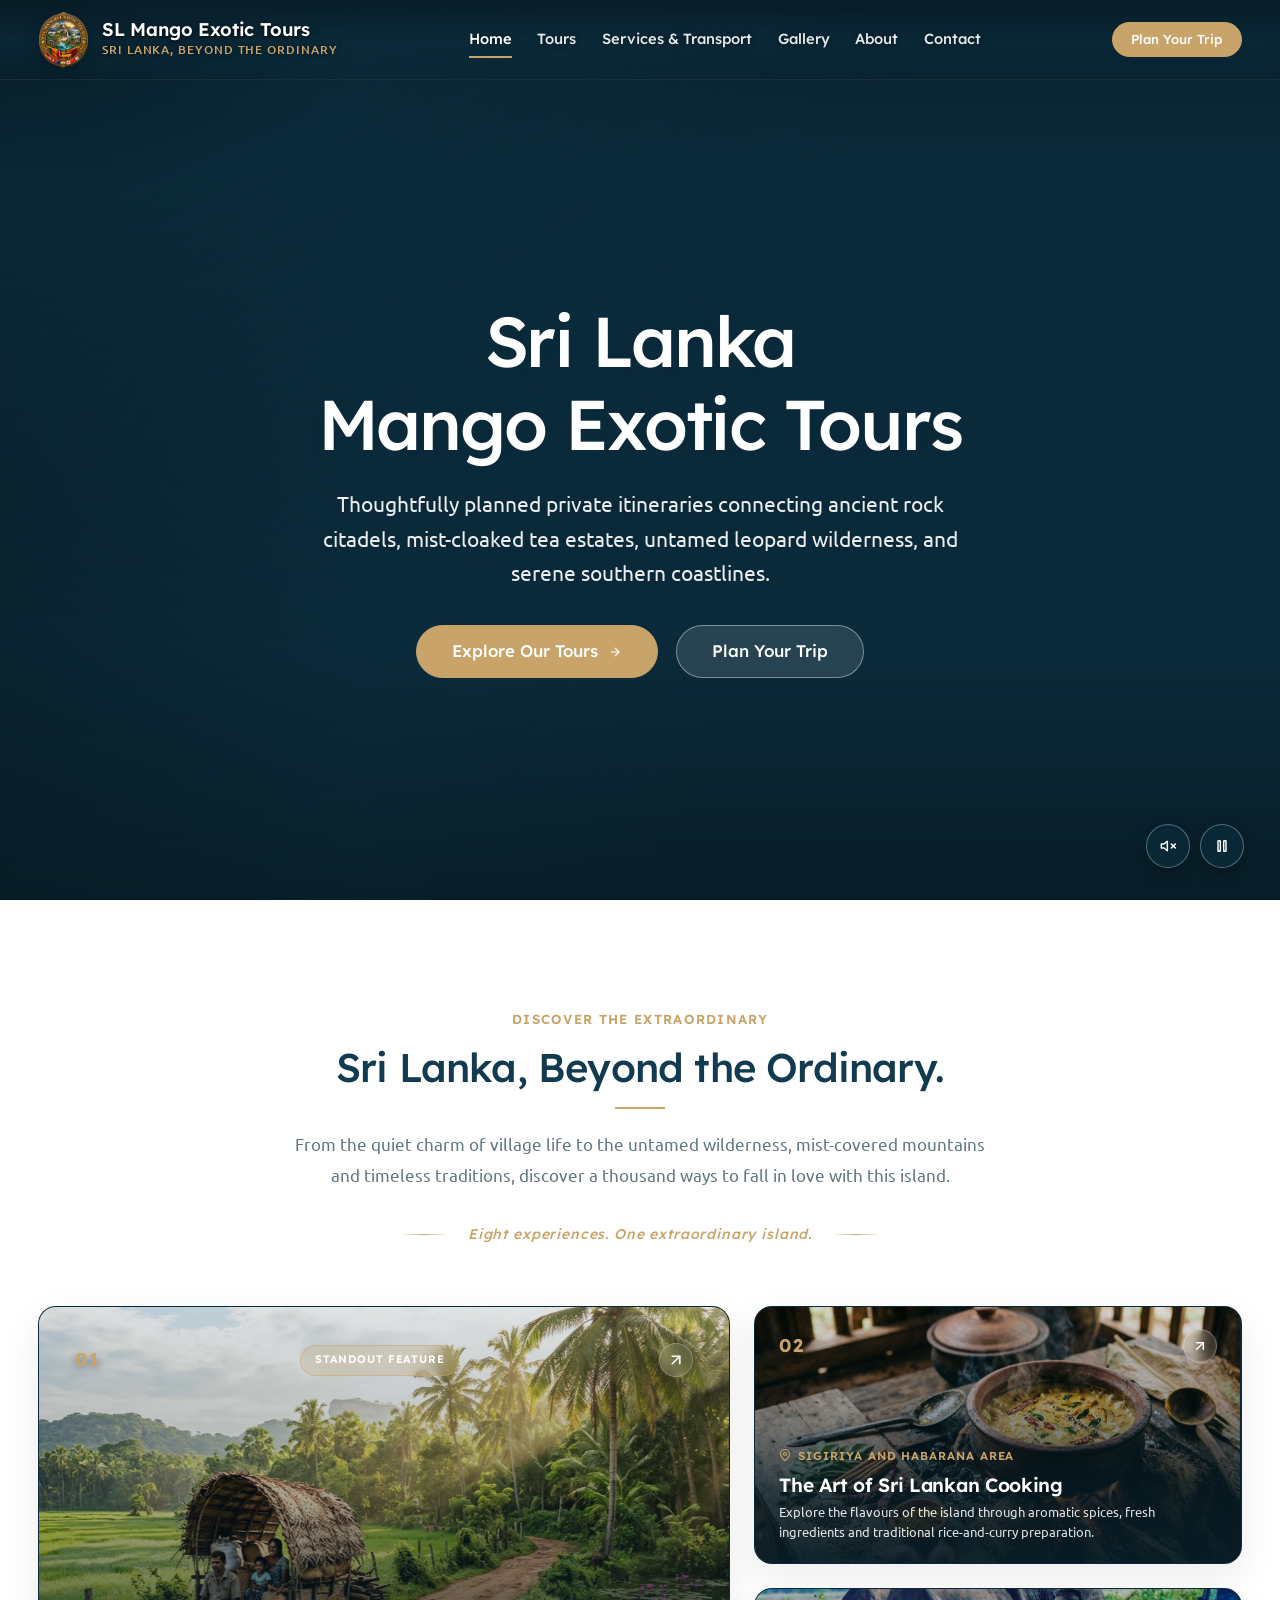
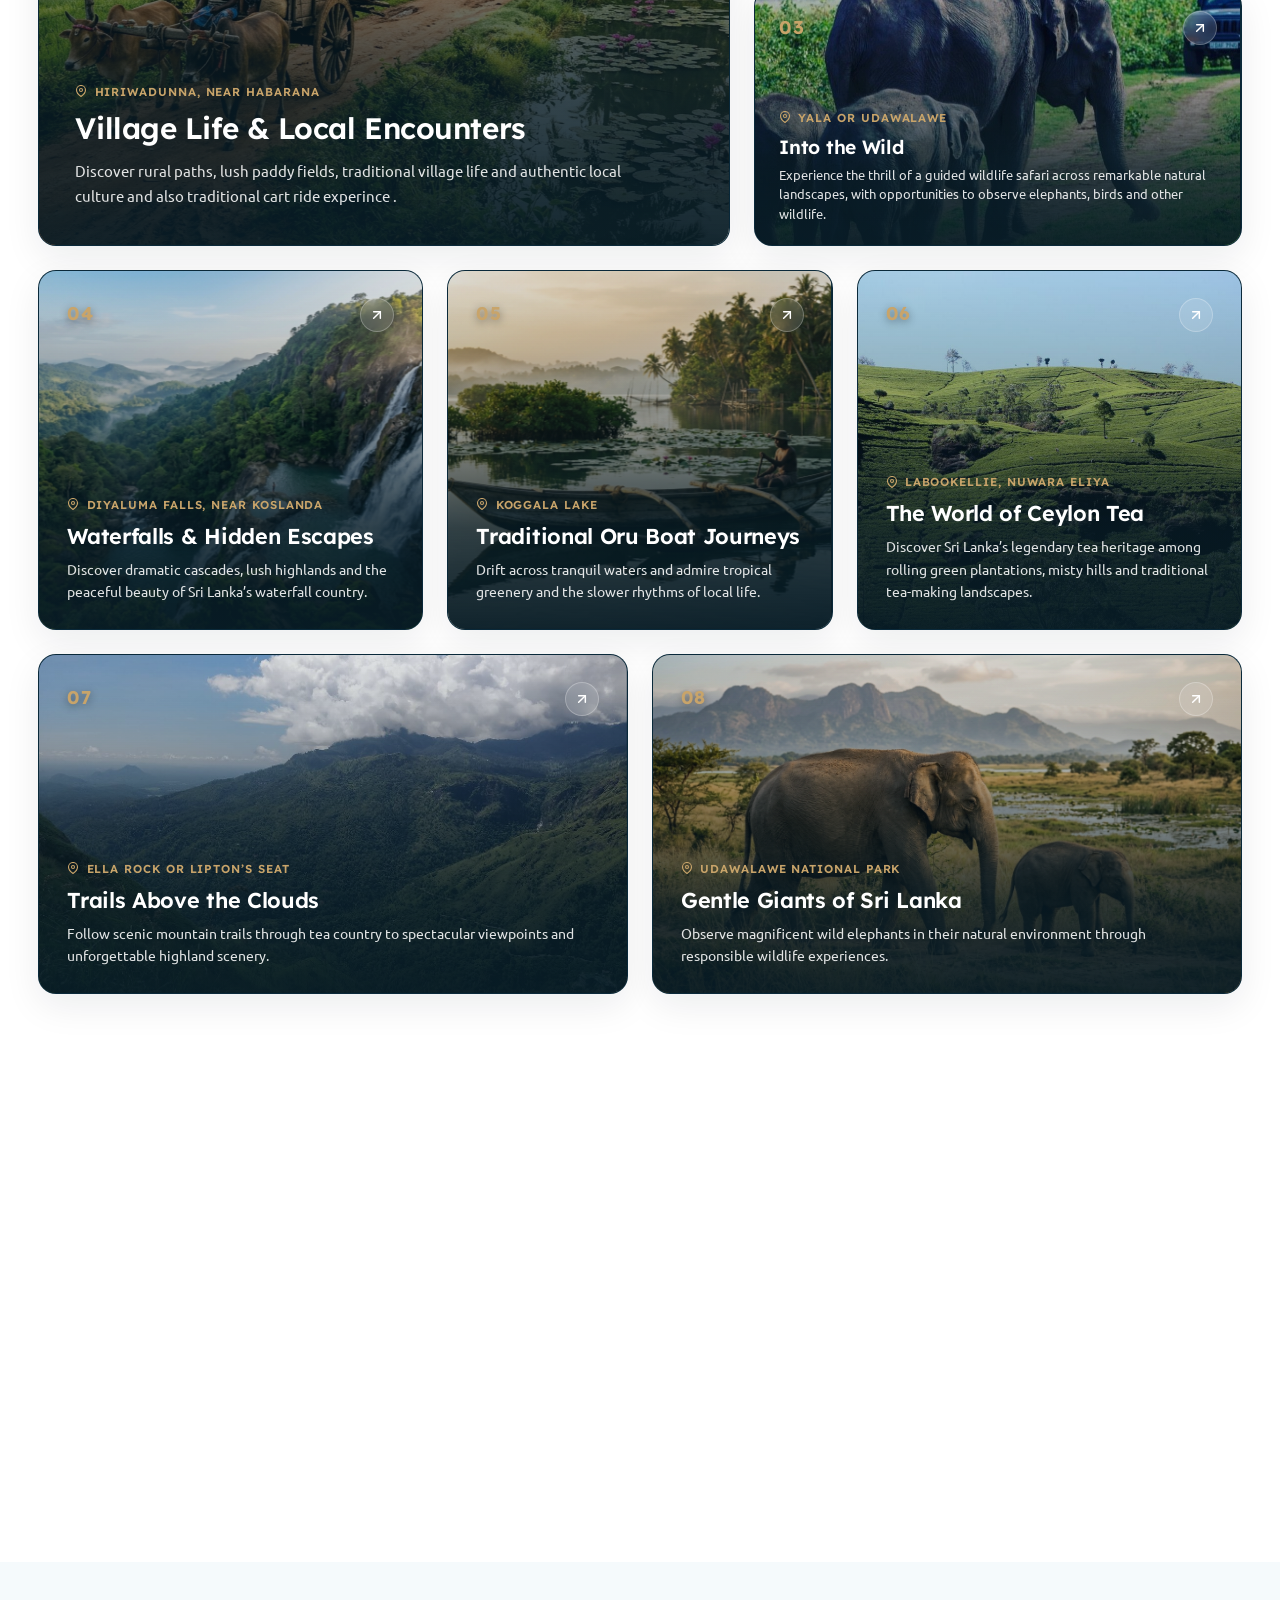
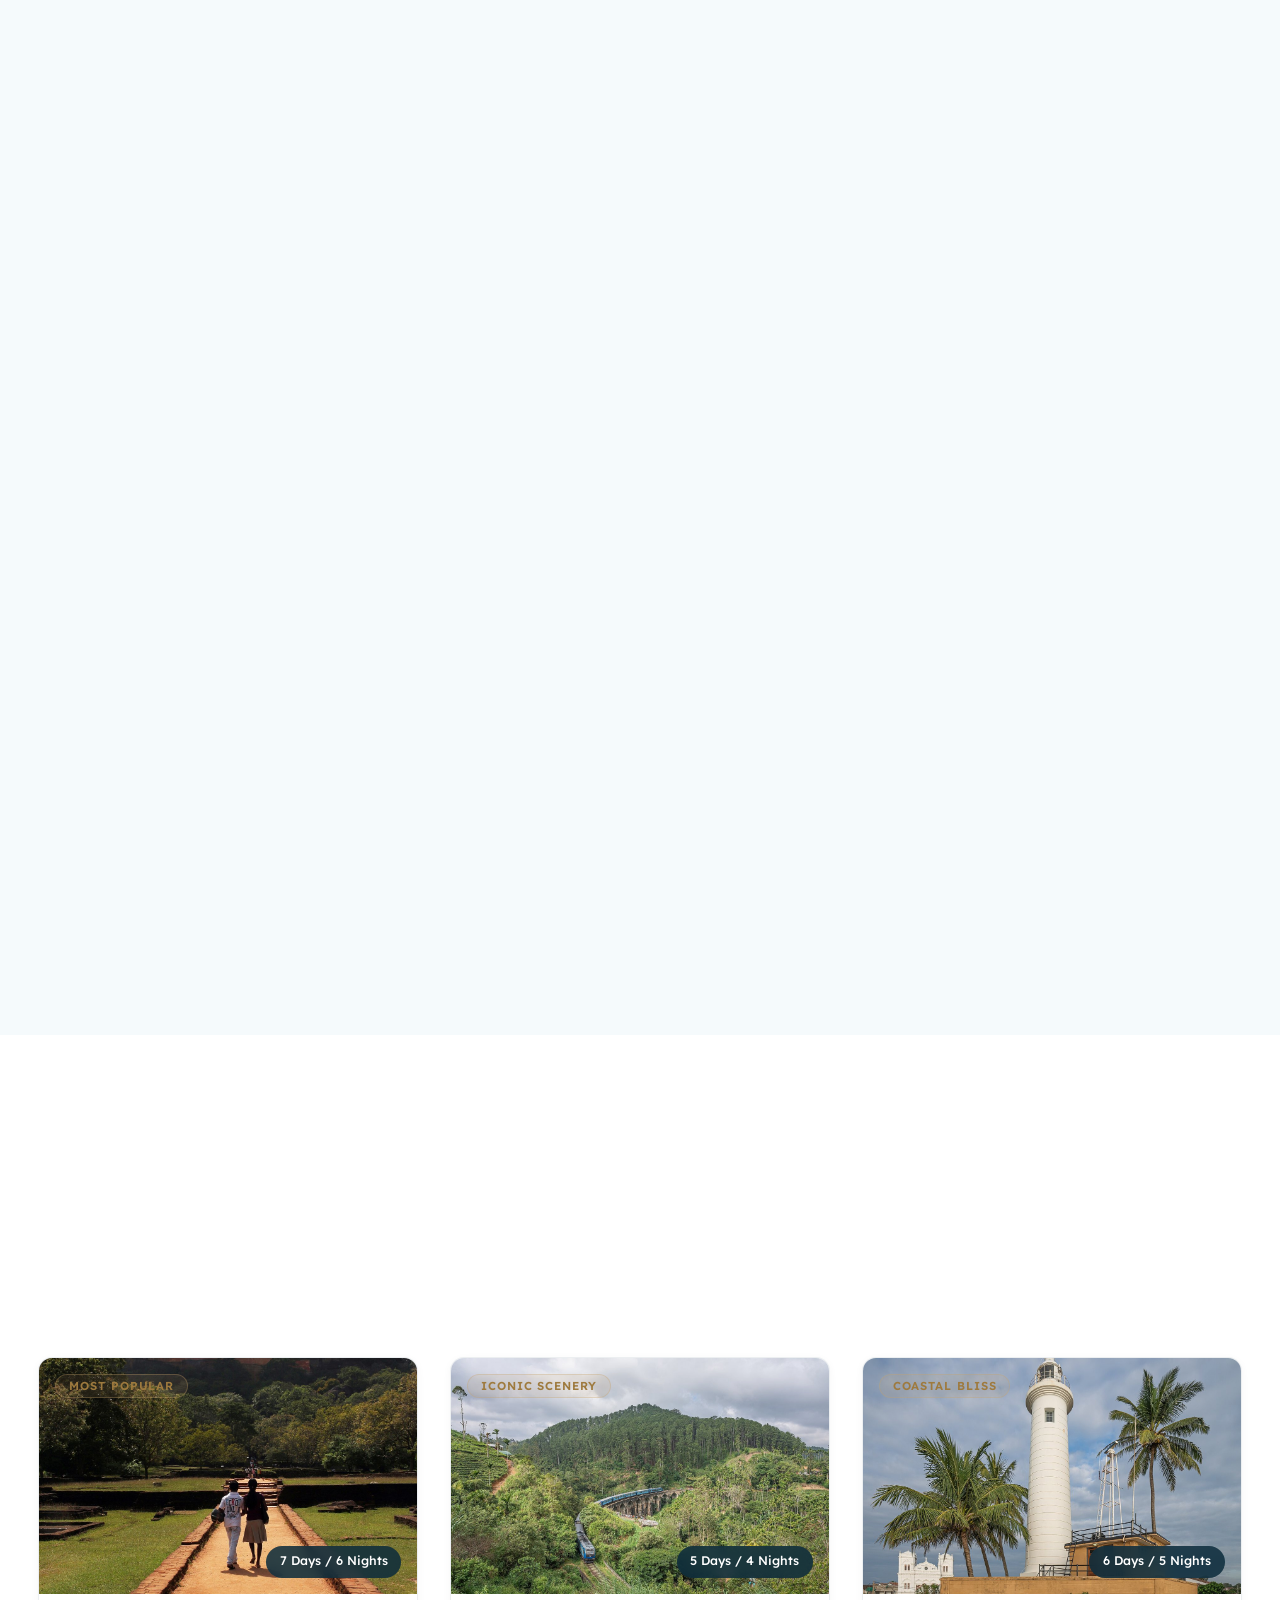
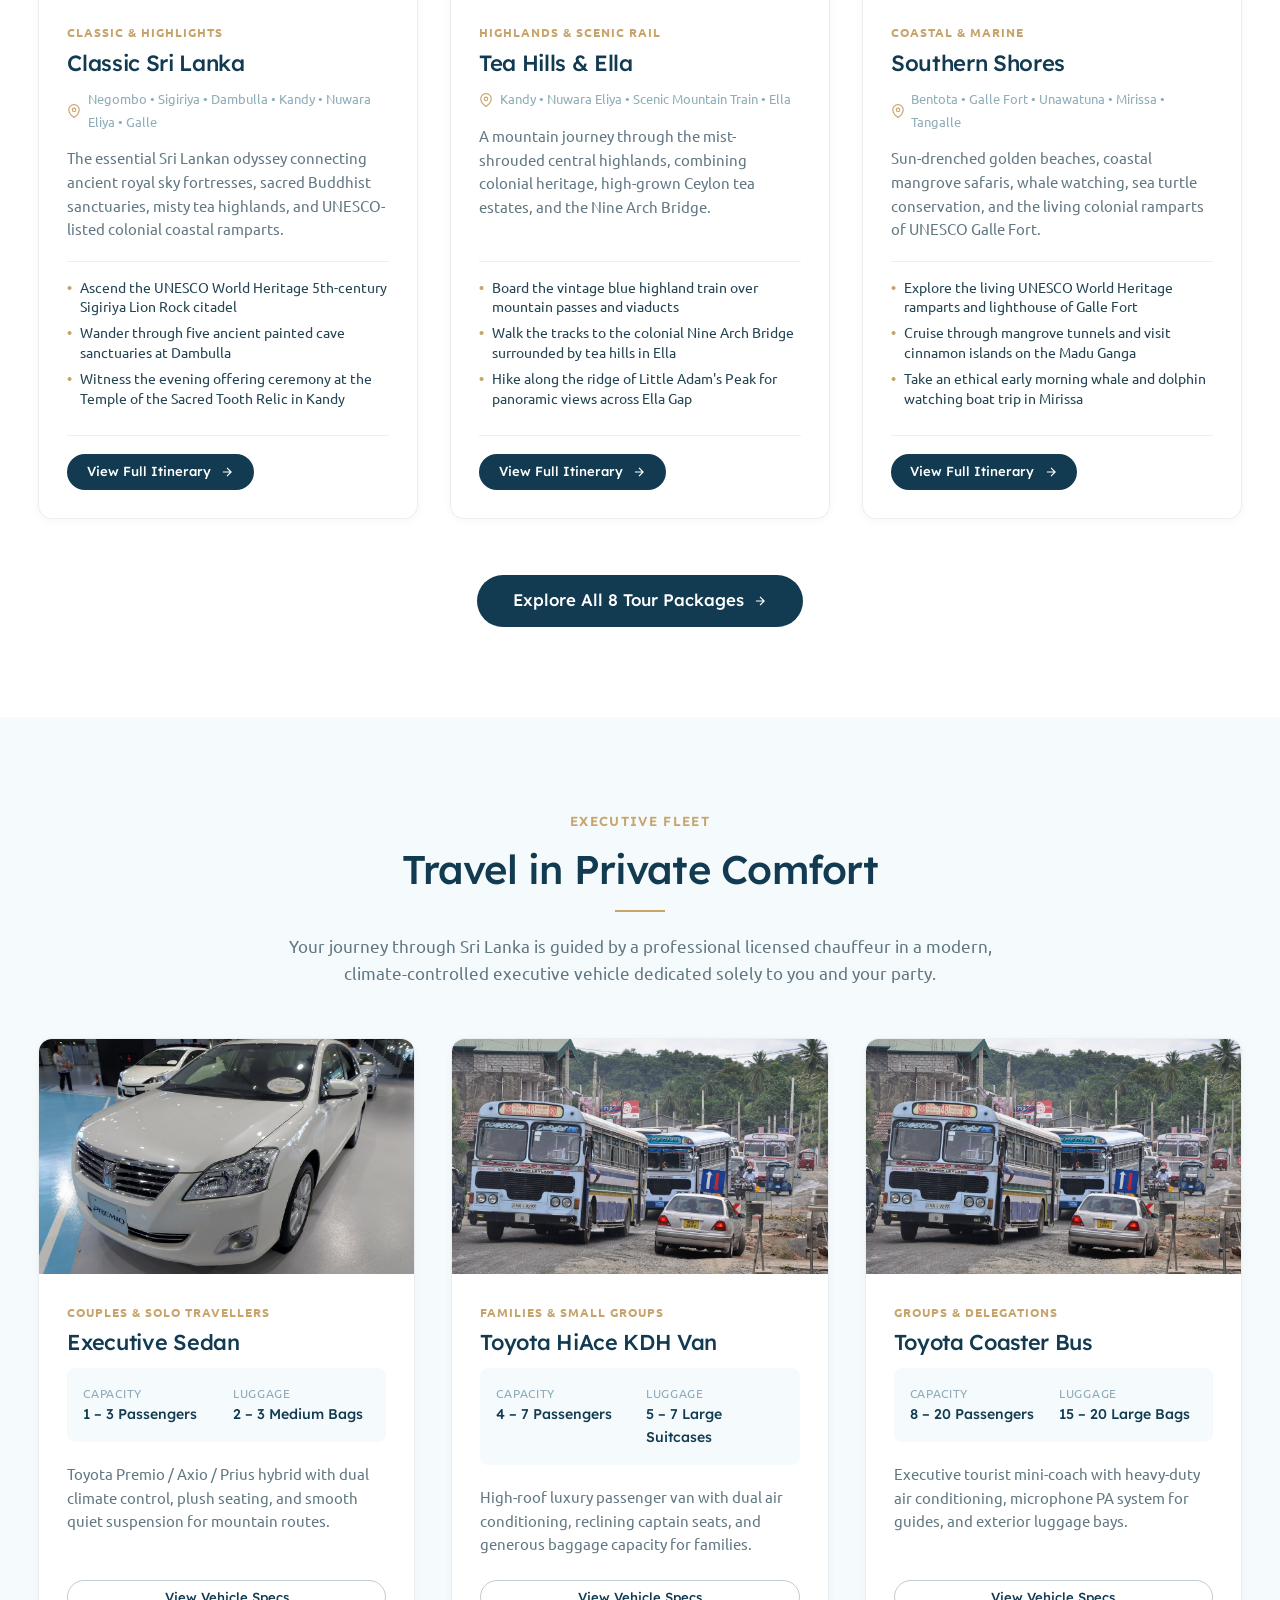
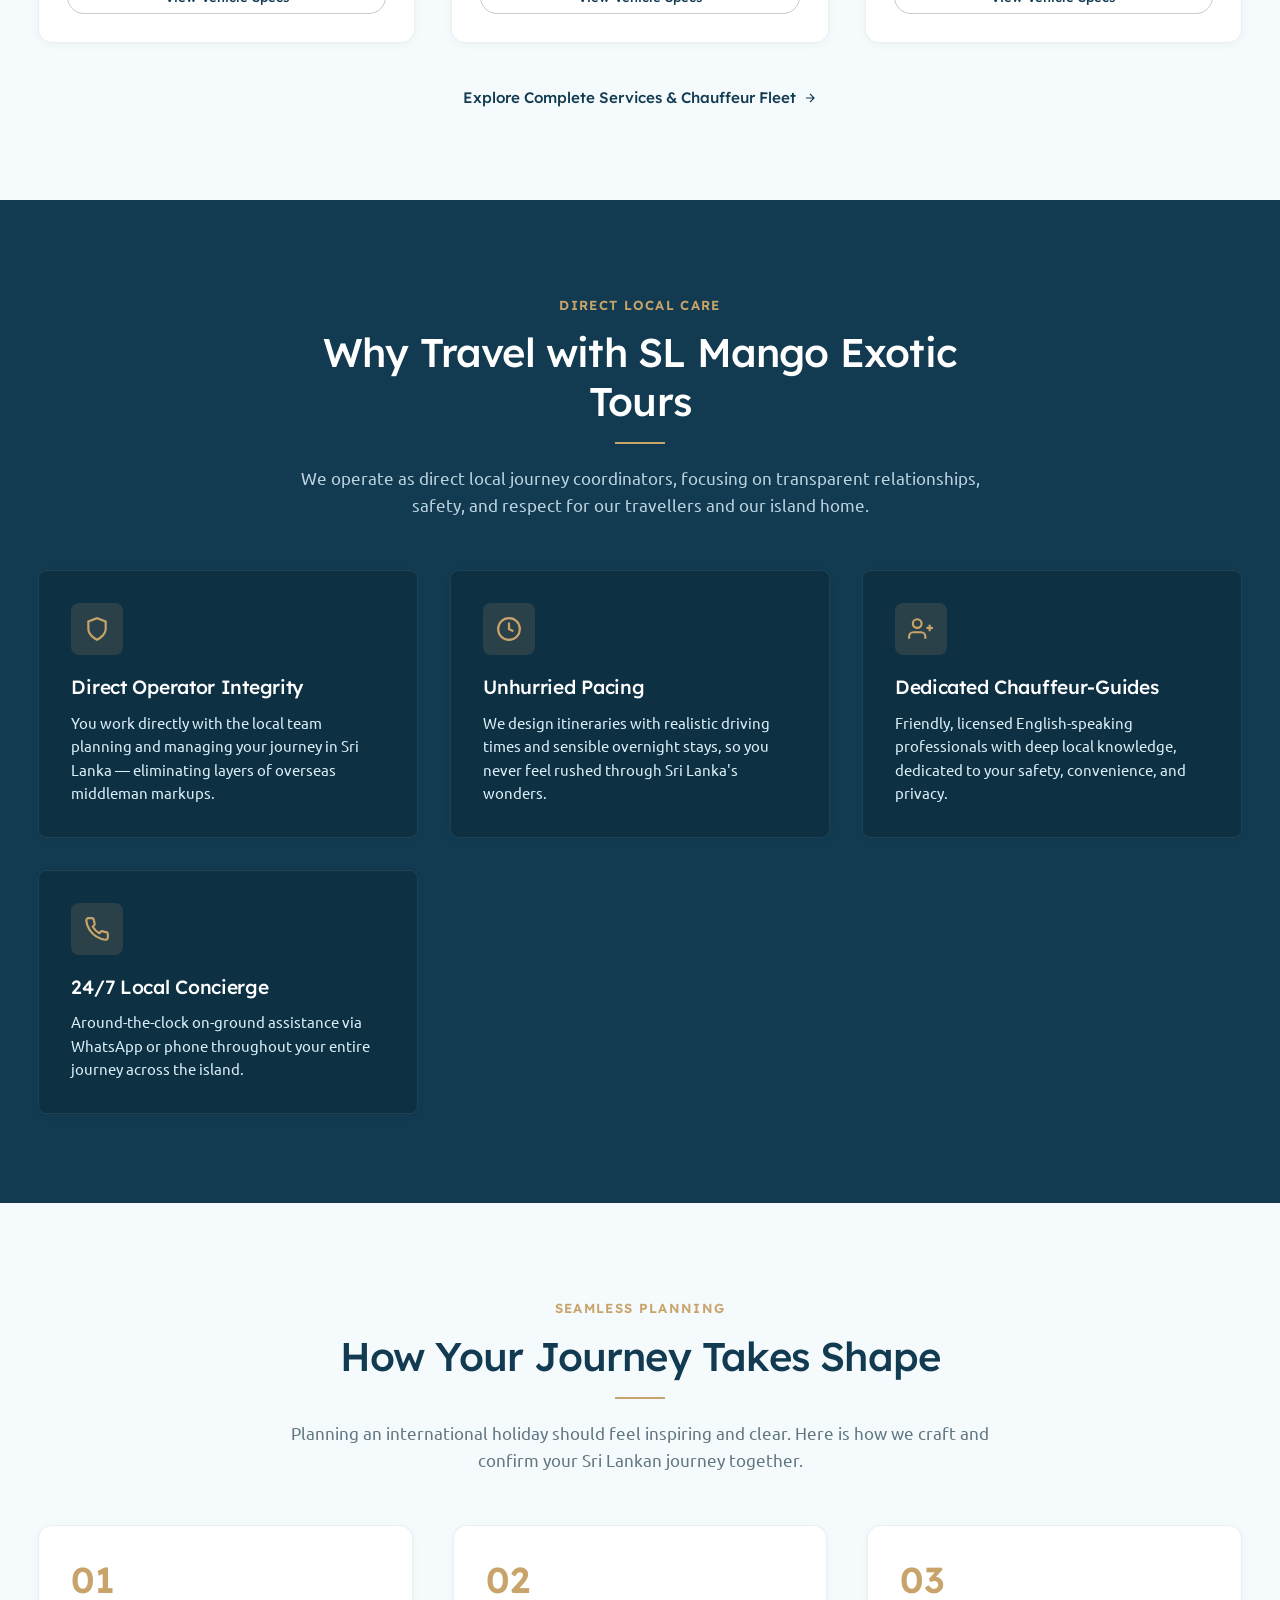
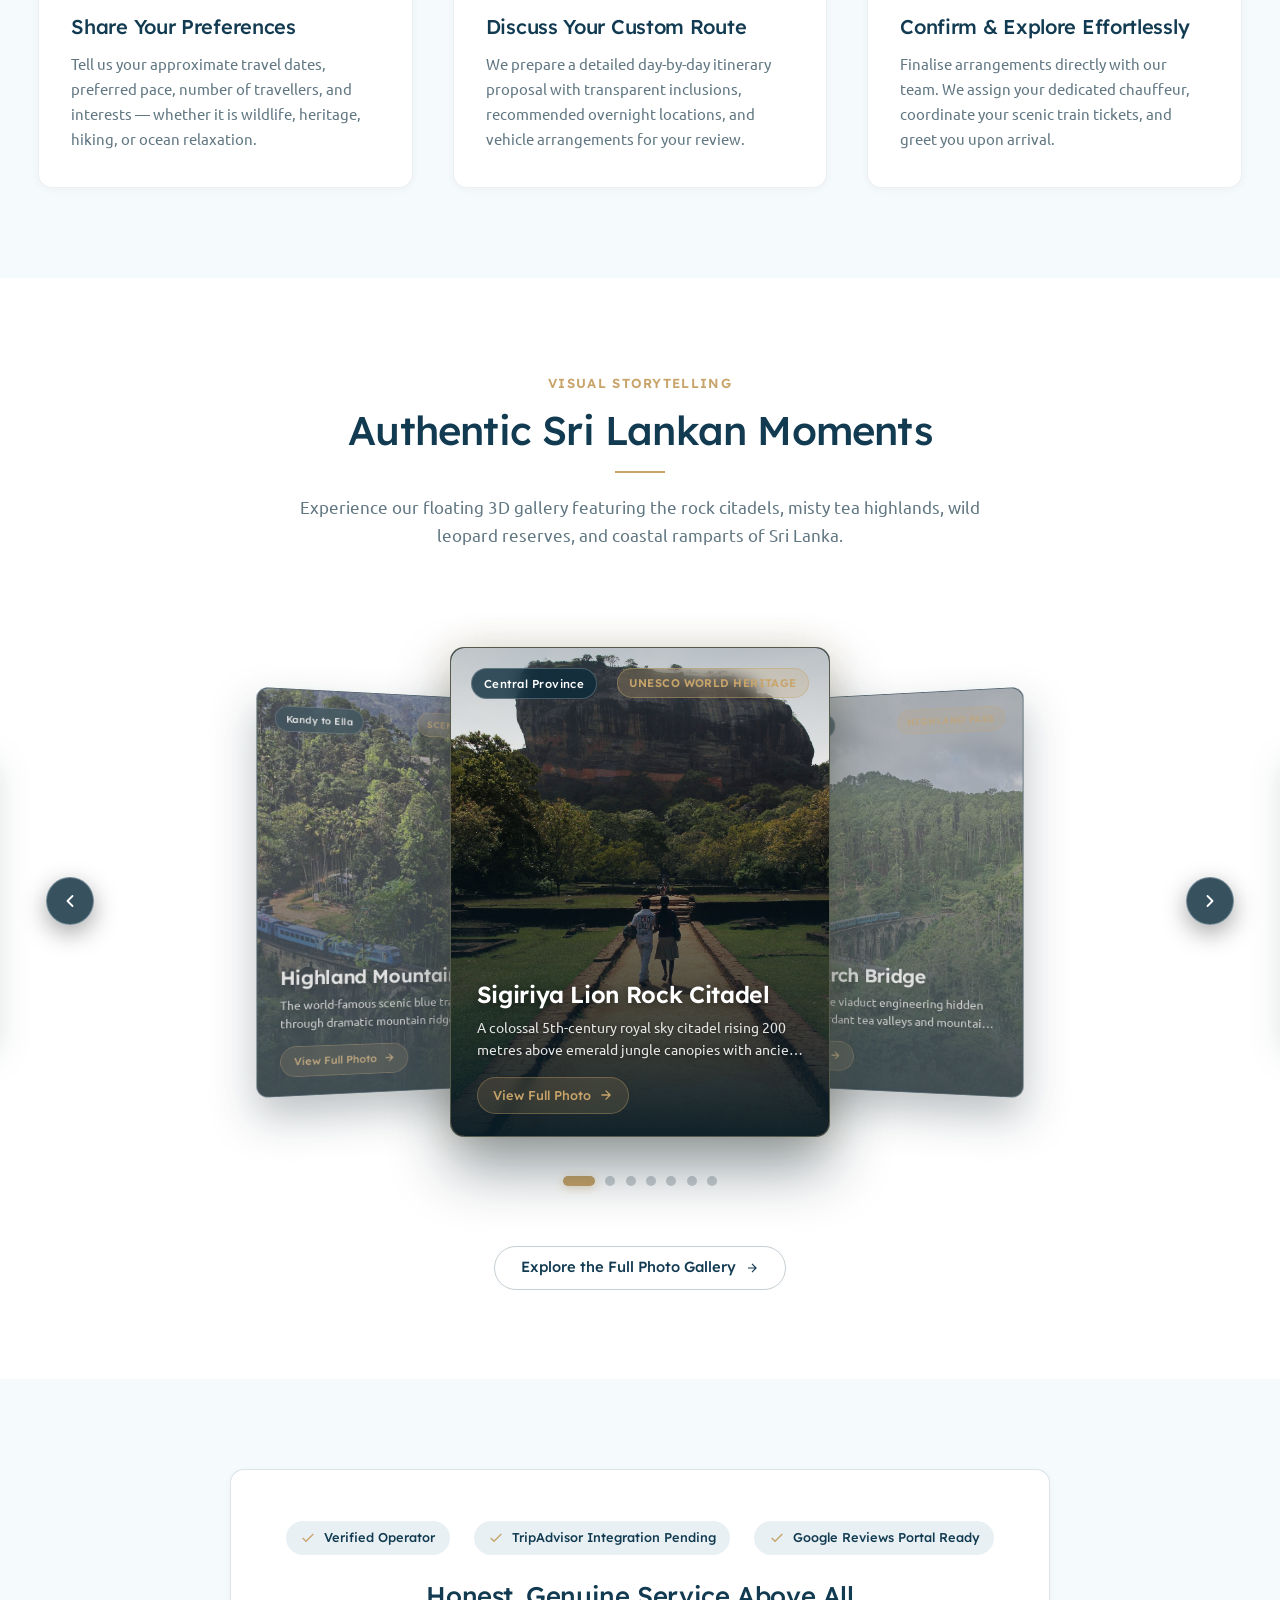
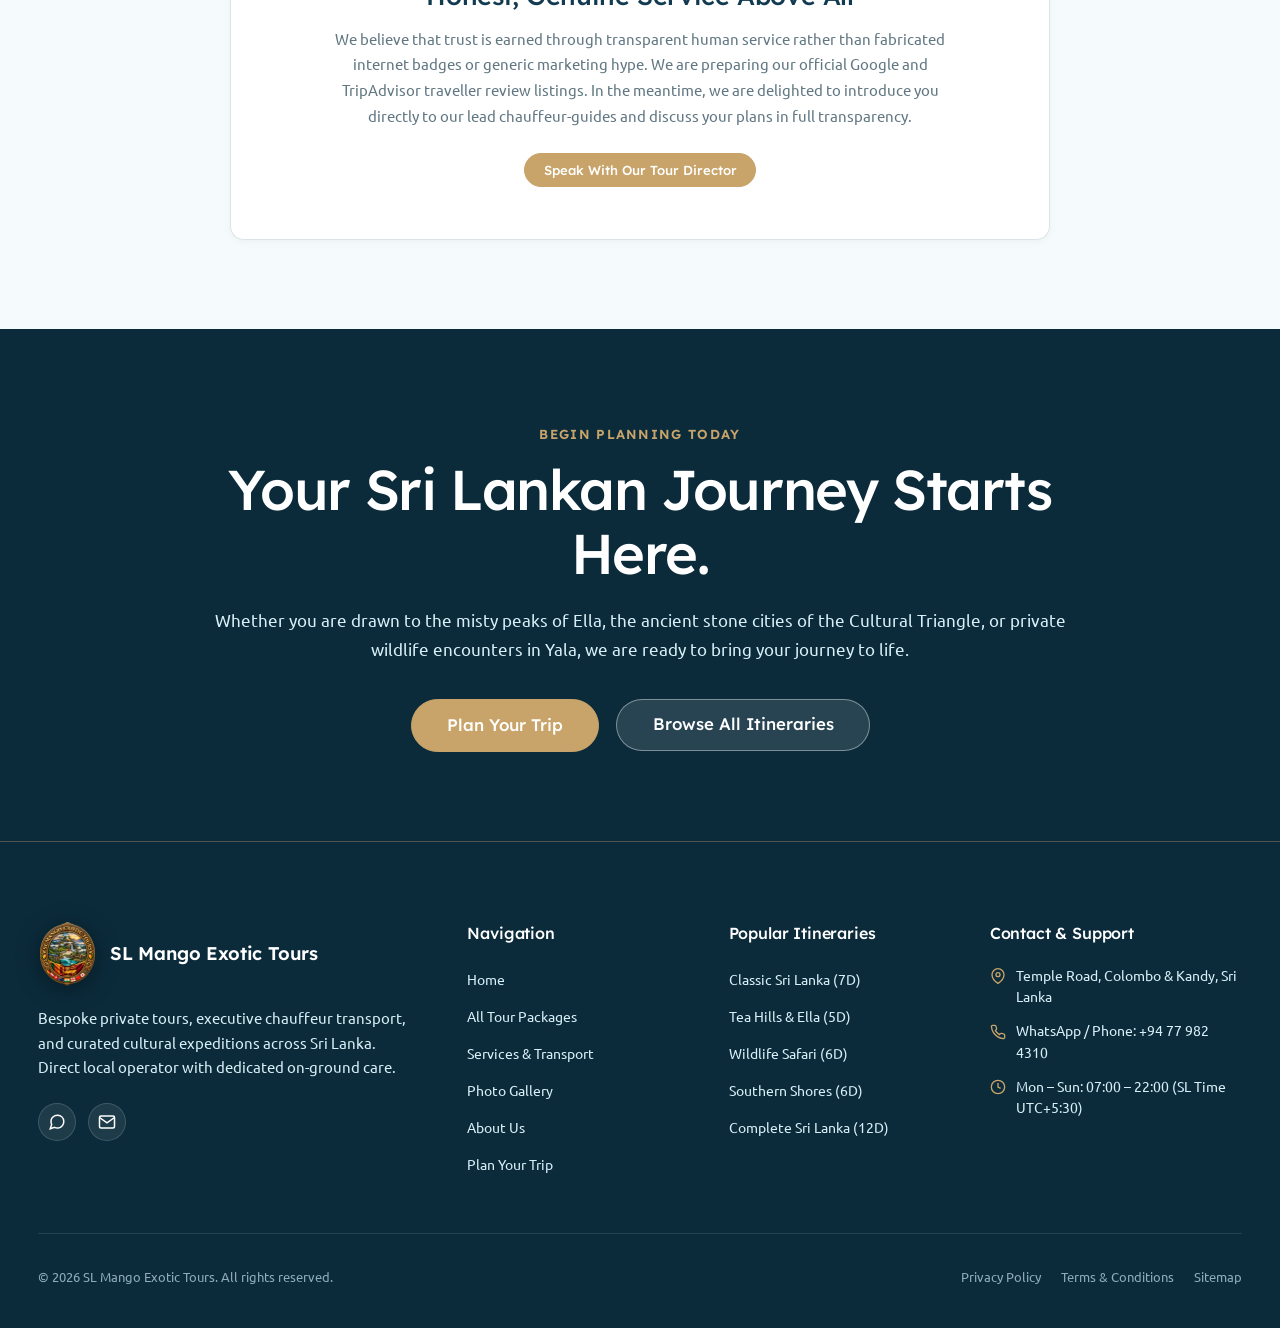
==== index.html @ 618fef50 "Initial website project" ====
<!DOCTYPE html>
<html lang="en">
<head>
  <meta charset="UTF-8">
  <meta name="viewport" content="width=device-width, initial-scale=1.0">
  <title>SL Mango Exotic Tours — Premium Sri Lanka Private Tours</title>
  <meta name="description" content="Discover Sri Lanka beyond the ordinary. Handcrafted private journeys, dedicated licensed chauffeur-guides, ancient rock fortresses, highland tea estates, and wild leopard safaris.">
  <meta name="keywords" content="Sri Lanka tours, private chauffeur Sri Lanka, Sigiriya, Kandy, Ella, Yala safari, Galle Fort, bespoke travel Sri Lanka">
  <link rel="canonical" href="https://slmangoexotictours.com/">

  <!-- Open Graph / Social -->
  <meta property="og:type" content="website">
  <meta property="og:title" content="SL Mango Exotic Tours — Sri Lanka, Beyond the Ordinary">
  <meta property="og:description" content="Handcrafted private tours, executive chauffeur transport, and authentic cultural journeys across Sri Lanka.">
  <meta property="og:image" content="assets/images/hero/hero-home.jpg">

  <!-- Favicon -->
  <!-- Favicons -->
  <link rel="icon" type="image/png" sizes="32x32" href="assets/images/logo-icon-32.png">
  <link rel="icon" type="image/png" sizes="192x192" href="assets/images/logo-icon-192.png">
  <link rel="apple-touch-icon" href="assets/images/logo-icon-192.png">
  <link rel="shortcut icon" href="favicon.ico">

  <!-- Mandatory Google Fonts: Lexend (Headings, Nav, Buttons) + Ubuntu (Body, Itineraries, Forms) -->
  <link rel="preconnect" href="https://fonts.googleapis.com">
  <link rel="preconnect" href="https://fonts.gstatic.com" crossorigin>
  <link href="https://fonts.googleapis.com/css2?family=Lexend:wght@100..900&family=Ubuntu:ital,wght@0,300;0,400;0,500;0,700;1,300;1,400;1,500;1,700&display=swap" rel="stylesheet">

  <!-- Stylesheets -->
  <link rel="stylesheet" href="assets/css/styles.css">
  <link rel="stylesheet" href="assets/css/responsive.css">

  <!-- Structured Data JSON-LD -->
  <script type="application/ld+json">
  {
    "@context": "https://schema.org",
    "@type": "TravelAgency",
    "name": "SL Mango Exotic Tours",
    "description": "Premium private tours, bespoke itineraries, and dedicated executive chauffeur services in Sri Lanka.",
    "url": "https://slmangoexotictours.com/",
    "logo": "https://slmangoexotictours.com/favicon.svg",
    "telephone": "+94779824310",
    "email": "explore@slmangoexotictours.com",
    "address": {
      "@type": "PostalAddress",
      "streetAddress": "No. 48/2, Temple Road",
      "addressLocality": "Colombo & Kandy",
      "addressCountry": "LK"
    },
    "areaServed": "Sri Lanka",
    "priceRange": "$$"
  }
  </script>
</head>
<body>

  <!-- ======================================================================
       GLOBAL HEADER & NAVIGATION
       ====================================================================== -->
  <header class="site-header" role="banner">
    <div class="container header-container">
      <a href="index.html" class="brand-link" aria-label="SL Mango Exotic Tours Home">
        <img src="assets/images/logo.png" alt="SL Mango Exotic Tours Logo" class="brand-logo-img" width="54" height="54">
        <div class="brand-text-block">
          <span class="brand-name">SL Mango Exotic Tours</span>
          <span class="brand-tagline">Sri Lanka, Beyond the Ordinary</span>
        </div>
      </a>

      <nav class="nav-menu" role="navigation" aria-label="Main Navigation">
        <a href="index.html" class="nav-link active">Home</a>
        <a href="tours.html" class="nav-link">Tours</a>
        <a href="services.html" class="nav-link">Services &amp; Transport</a>
        <a href="gallery.html" class="nav-link">Gallery</a>
        <a href="about.html" class="nav-link">About</a>
        <a href="contact.html" class="nav-link">Contact</a>
        <a href="contact.html" class="btn btn-primary btn-sm mobile-drawer-cta" style="display:none;">Plan Your Trip</a>
      </nav>

      <div class="header-actions">
        <a href="contact.html" class="btn btn-primary btn-sm header-cta-btn">Plan Your Trip</a>
        <button class="mobile-menu-toggle" aria-label="Toggle navigation menu" aria-expanded="false">
          <span></span>
          <span></span>
          <span></span>
        </button>
      </div>
    </div>
  </header>

  <main id="main-content">
    <!-- ======================================================================
         10.1 CINEMATIC HERO SECTION
         ====================================================================== -->
    <section class="hero" aria-label="Hero Introduction">
      <div class="hero-bg-media">
        <img
          src="assets/images/hero/hero-home.jpg"
          alt="Cinematic aerial journey across Sri Lanka"
          width="1920"
          height="1080"
          class="hero-bg-poster"
        >
      
        <video
          id="heroVideo"
          class="hero-bg-video"
          autoplay
          loop
          playsinline
          webkit-playsinline
          disablepictureinpicture
          disableremoteplayback
          poster="assets/images/hero/hero-home.jpg"
          preload="auto"
        >
          <source src="assets/images/hero.mp4" type="video/mp4">
          Your browser does not support HTML5 video.
        </video>
      </div>
      <div class="hero-overlay"></div>

      <div class="container hero-content">
        <h1 class="hero-title" aria-label="Sri Lanka, Beyond the Ordinary.">
          <span class="mask-line" aria-hidden="true"><span class="mask-line-inner">Sri Lanka</span></span>
          <span class="mask-line" aria-hidden="true"><span class="mask-line-inner">Mango Exotic Tours</span></span>
        </h1>

        <p class="hero-lead">
          Thoughtfully planned private itineraries connecting ancient rock citadels, mist-cloaked tea estates, untamed leopard wilderness, and serene southern coastlines.
        </p>

        <div class="hero-actions">
          <a href="tours.html" class="btn btn-primary btn-lg btn-icon-arrow">
            <span>Explore Our Tours</span>
            <svg viewBox="0 0 24 24" width="16" height="16" fill="none" stroke="currentColor" stroke-width="2">
              <path d="M5 12h14M12 5l7 7-7 7"/>
            </svg>
          </a>
          <a href="contact.html" class="btn btn-outline-white btn-lg">Plan Your Trip</a>
        </div>
      </div>

      <!-- Ambient Hero Video Controls (WCAG 2.2.2 Accessible) -->
      <div class="hero-video-controls" aria-label="Hero video controls">
        <button class="hero-video-toggle hero-audio-toggle" id="heroAudioToggle" aria-label="Mute audio" title="Mute audio">
          <svg class="icon-audio-on" viewBox="0 0 24 24" width="16" height="16" fill="none" stroke="currentColor" stroke-width="2.2" stroke-linecap="round" stroke-linejoin="round">
            <polygon points="11 5 6 9 2 9 2 15 6 15 11 19 11 5"></polygon>
            <path d="M15.54 8.46a5 5 0 0 1 0 7.07"></path>
            <path d="M19.07 4.93a10 10 0 0 1 0 14.14"></path>
          </svg>
          <svg class="icon-audio-muted" viewBox="0 0 24 24" width="16" height="16" fill="none" stroke="currentColor" stroke-width="2.2" stroke-linecap="round" stroke-linejoin="round" style="display: none;">
            <polygon points="11 5 6 9 2 9 2 15 6 15 11 19 11 5"></polygon>
            <line x1="23" y1="9" x2="17" y2="15"></line>
            <line x1="17" y1="9" x2="23" y2="15"></line>
          </svg>
        </button>

        <button class="hero-video-toggle" id="heroVideoToggle" aria-label="Pause background video" title="Pause background video">
          <svg class="icon-pause" viewBox="0 0 24 24" width="16" height="16" fill="none" stroke="currentColor" stroke-width="2.2" stroke-linecap="round" stroke-linejoin="round">
            <rect x="6" y="4" width="3.5" height="16" rx="1"></rect>
            <rect x="14.5" y="4" width="3.5" height="16" rx="1"></rect>
          </svg>
          <svg class="icon-play" viewBox="0 0 24 24" width="16" height="16" fill="currentColor" style="display: none;">
            <polygon points="6 3 20 12 6 21 6 3"></polygon>
          </svg>
        </button>
      </div>
    </section>

    <!-- ======================================================================
         10.2 EXPERIENCES SHOWCASE — SRI LANKA, BEYOND THE ORDINARY
         ====================================================================== -->
    <section class="section section-bg-white experiences-section" id="experiences">
      <div class="container">
        <!-- Opening Composition -->
        <div class="section-header text-center experiences-header">
          <span class="section-tag">DISCOVER THE EXTRAORDINARY</span>
          <h2 class="section-title" aria-label="Sri Lanka, Beyond the Ordinary.">
            <span class="mask-line" aria-hidden="true"><span class="mask-line-inner">Sri Lanka, Beyond the Ordinary.</span></span>
          </h2>
          <span class="accent-line"></span>
          <p class="section-description experiences-lead">
            From the quiet charm of village life to the untamed wilderness, mist-covered mountains and timeless traditions, discover a thousand ways to fall in love with this island.
          </p>
          <div class="experiences-tagline">
            <span class="experiences-tagline-ornament" aria-hidden="true"></span>
            <span class="experiences-tagline-text">Eight experiences. One extraordinary island.</span>
            <span class="experiences-tagline-ornament" aria-hidden="true"></span>
          </div>
        </div>

        <!-- Asymmetrical Editorial Experience Gallery Grid -->
        <div class="experiences-editorial-grid">
          <!-- 01: STANDOUT HERO FEATURE -->
          <article class="experience-card experience-card--standout">
            <div class="experience-media">
              <img src="assets/images/experiences/village-life.jpg" alt="Traditional cart ride through rural paths and emerald paddy fields in Hiriwadunna" class="experience-img" loading="lazy" width="1200" height="800">
              <div class="experience-gradient-overlay"></div>
            </div>
            <div class="experience-content">
              <div class="experience-top-meta">
                <span class="experience-number">01</span>
                <span class="experience-badge">Standout Feature</span>
                <span class="experience-arrow" aria-hidden="true">
                  <svg viewBox="0 0 24 24" width="18" height="18" fill="none" stroke="currentColor" stroke-width="2.2" stroke-linecap="round" stroke-linejoin="round">
                    <line x1="7" y1="17" x2="17" y2="7"></line>
                    <polyline points="7 7 17 7 17 17"></polyline>
                  </svg>
                </span>
              </div>
              <div class="experience-bottom-info">
                <div class="experience-location-pill">
                  <svg viewBox="0 0 24 24" width="12" height="12" fill="none" stroke="currentColor" stroke-width="2.2" stroke-linecap="round" stroke-linejoin="round" aria-hidden="true">
                    <path d="M21 10c0 7-9 13-9 13s-9-6-9-13a9 9 0 0 1 18 0z"></path>
                    <circle cx="12" cy="10" r="3"></circle>
                  </svg>
                  <span>Hiriwadunna, near Habarana</span>
                </div>
                <h3 class="experience-title">Village Life &amp; Local Encounters</h3>
                <p class="experience-desc">
                  Discover rural paths, lush paddy fields, traditional village life and authentic local culture and also traditional cart ride experince .
                </p>
              </div>
            </div>
          </article>

          <!-- 02: THE ART OF SRI LANKAN COOKING -->
          <article class="experience-card experience-card--companion">
            <div class="experience-media">
              <img src="assets/images/experiences/sri-lankan-cooking.jpg" alt="Traditional clay pot cooking with spices and coconut milk curry in Sigiriya" class="experience-img" loading="lazy" width="800" height="600">
              <div class="experience-gradient-overlay"></div>
            </div>
            <div class="experience-content">
              <div class="experience-top-meta">
                <span class="experience-number">02</span>
                <span class="experience-arrow" aria-hidden="true">
                  <svg viewBox="0 0 24 24" width="16" height="16" fill="none" stroke="currentColor" stroke-width="2.2" stroke-linecap="round" stroke-linejoin="round">
                    <line x1="7" y1="17" x2="17" y2="7"></line>
                    <polyline points="7 7 17 7 17 17"></polyline>
                  </svg>
                </span>
              </div>
              <div class="experience-bottom-info">
                <div class="experience-location-pill">
                  <svg viewBox="0 0 24 24" width="12" height="12" fill="none" stroke="currentColor" stroke-width="2.2" stroke-linecap="round" stroke-linejoin="round" aria-hidden="true">
                    <path d="M21 10c0 7-9 13-9 13s-9-6-9-13a9 9 0 0 1 18 0z"></path>
                    <circle cx="12" cy="10" r="3"></circle>
                  </svg>
                  <span>Sigiriya and Habarana area</span>
                </div>
                <h3 class="experience-title">The Art of Sri Lankan Cooking</h3>
                <p class="experience-desc">
                  Explore the flavours of the island through aromatic spices, fresh ingredients and traditional rice-and-curry preparation.
                </p>
              </div>
            </div>
          </article>

          <!-- 03: INTO THE WILD -->
          <article class="experience-card experience-card--companion">
            <div class="experience-media">
              <img src="assets/images/gallery/yala-safari-jeep.jpg" alt="Safari jeep observing wild elephants across Yala National Park" class="experience-img" loading="lazy" width="800" height="600">
              <div class="experience-gradient-overlay"></div>
            </div>
            <div class="experience-content">
              <div class="experience-top-meta">
                <span class="experience-number">03</span>
                <span class="experience-arrow" aria-hidden="true">
                  <svg viewBox="0 0 24 24" width="16" height="16" fill="none" stroke="currentColor" stroke-width="2.2" stroke-linecap="round" stroke-linejoin="round">
                    <line x1="7" y1="17" x2="17" y2="7"></line>
                    <polyline points="7 7 17 7 17 17"></polyline>
                  </svg>
                </span>
              </div>
              <div class="experience-bottom-info">
                <div class="experience-location-pill">
                  <svg viewBox="0 0 24 24" width="12" height="12" fill="none" stroke="currentColor" stroke-width="2.2" stroke-linecap="round" stroke-linejoin="round" aria-hidden="true">
                    <path d="M21 10c0 7-9 13-9 13s-9-6-9-13a9 9 0 0 1 18 0z"></path>
                    <circle cx="12" cy="10" r="3"></circle>
                  </svg>
                  <span>Yala or Udawalawe</span>
                </div>
                <h3 class="experience-title">Into the Wild</h3>
                <p class="experience-desc">
                  Experience the thrill of a guided wildlife safari across remarkable natural landscapes, with opportunities to observe elephants, birds and other wildlife.
                </p>
              </div>
            </div>
          </article>

          <!-- 04: WATERFALLS & HIDDEN ESCAPES -->
          <article class="experience-card experience-card--triptych">
            <div class="experience-media">
              <img src="assets/images/experiences/diyaluma-falls.jpg" alt="Cascading Diyaluma Falls with natural infinity pools near Koslanda" class="experience-img" loading="lazy" width="800" height="600">
              <div class="experience-gradient-overlay"></div>
            </div>
            <div class="experience-content">
              <div class="experience-top-meta">
                <span class="experience-number">04</span>
                <span class="experience-arrow" aria-hidden="true">
                  <svg viewBox="0 0 24 24" width="16" height="16" fill="none" stroke="currentColor" stroke-width="2.2" stroke-linecap="round" stroke-linejoin="round">
                    <line x1="7" y1="17" x2="17" y2="7"></line>
                    <polyline points="7 7 17 7 17 17"></polyline>
                  </svg>
                </span>
              </div>
              <div class="experience-bottom-info">
                <div class="experience-location-pill">
                  <svg viewBox="0 0 24 24" width="12" height="12" fill="none" stroke="currentColor" stroke-width="2.2" stroke-linecap="round" stroke-linejoin="round" aria-hidden="true">
                    <path d="M21 10c0 7-9 13-9 13s-9-6-9-13a9 9 0 0 1 18 0z"></path>
                    <circle cx="12" cy="10" r="3"></circle>
                  </svg>
                  <span>Diyaluma Falls, near Koslanda</span>
                </div>
                <h3 class="experience-title">Waterfalls &amp; Hidden Escapes</h3>
                <p class="experience-desc">
                  Discover dramatic cascades, lush highlands and the peaceful beauty of Sri Lanka’s waterfall country.
                </p>
              </div>
            </div>
          </article>

          <!-- 05: TRADITIONAL ORU BOAT JOURNEYS -->
          <article class="experience-card experience-card--triptych">
            <div class="experience-media">
              <img src="assets/images/experiences/oru-boat-journey.jpg" alt="Handcrafted wooden Oruwa outrigger canoe gliding across tranquil Koggala Lake" class="experience-img" loading="lazy" width="800" height="600">
              <div class="experience-gradient-overlay"></div>
            </div>
            <div class="experience-content">
              <div class="experience-top-meta">
                <span class="experience-number">05</span>
                <span class="experience-arrow" aria-hidden="true">
                  <svg viewBox="0 0 24 24" width="16" height="16" fill="none" stroke="currentColor" stroke-width="2.2" stroke-linecap="round" stroke-linejoin="round">
                    <line x1="7" y1="17" x2="17" y2="7"></line>
                    <polyline points="7 7 17 7 17 17"></polyline>
                  </svg>
                </span>
              </div>
              <div class="experience-bottom-info">
                <div class="experience-location-pill">
                  <svg viewBox="0 0 24 24" width="12" height="12" fill="none" stroke="currentColor" stroke-width="2.2" stroke-linecap="round" stroke-linejoin="round" aria-hidden="true">
                    <path d="M21 10c0 7-9 13-9 13s-9-6-9-13a9 9 0 0 1 18 0z"></path>
                    <circle cx="12" cy="10" r="3"></circle>
                  </svg>
                  <span>Koggala Lake</span>
                </div>
                <h3 class="experience-title">Traditional Oru Boat Journeys</h3>
                <p class="experience-desc">
                  Drift across tranquil waters and admire tropical greenery and the slower rhythms of local life.
                </p>
              </div>
            </div>
          </article>

          <!-- 06: THE WORLD OF CEYLON TEA -->
          <article class="experience-card experience-card--triptych">
            <div class="experience-media">
              <img src="assets/images/destinations/nuwara-eliya.jpg" alt="Manicured rolling green tea plantations in the misty highlands of Nuwara Eliya" class="experience-img" loading="lazy" width="800" height="600">
              <div class="experience-gradient-overlay"></div>
            </div>
            <div class="experience-content">
              <div class="experience-top-meta">
                <span class="experience-number">06</span>
                <span class="experience-arrow" aria-hidden="true">
                  <svg viewBox="0 0 24 24" width="16" height="16" fill="none" stroke="currentColor" stroke-width="2.2" stroke-linecap="round" stroke-linejoin="round">
                    <line x1="7" y1="17" x2="17" y2="7"></line>
                    <polyline points="7 7 17 7 17 17"></polyline>
                  </svg>
                </span>
              </div>
              <div class="experience-bottom-info">
                <div class="experience-location-pill">
                  <svg viewBox="0 0 24 24" width="12" height="12" fill="none" stroke="currentColor" stroke-width="2.2" stroke-linecap="round" stroke-linejoin="round" aria-hidden="true">
                    <path d="M21 10c0 7-9 13-9 13s-9-6-9-13a9 9 0 0 1 18 0z"></path>
                    <circle cx="12" cy="10" r="3"></circle>
                  </svg>
                  <span>Labookellie, Nuwara Eliya</span>
                </div>
                <h3 class="experience-title">The World of Ceylon Tea</h3>
                <p class="experience-desc">
                  Discover Sri Lanka’s legendary tea heritage among rolling green plantations, misty hills and traditional tea-making landscapes.
                </p>
              </div>
            </div>
          </article>

          <!-- 07: TRAILS ABOVE THE CLOUDS -->
          <article class="experience-card experience-card--duo">
            <div class="experience-media">
              <img src="assets/images/gallery/little-adams-peak.jpg" alt="Hiking scenic ridge trail above Ella Gap and rolling cloud seas" class="experience-img" loading="lazy" width="800" height="600">
              <div class="experience-gradient-overlay"></div>
            </div>
            <div class="experience-content">
              <div class="experience-top-meta">
                <span class="experience-number">07</span>
                <span class="experience-arrow" aria-hidden="true">
                  <svg viewBox="0 0 24 24" width="16" height="16" fill="none" stroke="currentColor" stroke-width="2.2" stroke-linecap="round" stroke-linejoin="round">
                    <line x1="7" y1="17" x2="17" y2="7"></line>
                    <polyline points="7 7 17 7 17 17"></polyline>
                  </svg>
                </span>
              </div>
              <div class="experience-bottom-info">
                <div class="experience-location-pill">
                  <svg viewBox="0 0 24 24" width="12" height="12" fill="none" stroke="currentColor" stroke-width="2.2" stroke-linecap="round" stroke-linejoin="round" aria-hidden="true">
                    <path d="M21 10c0 7-9 13-9 13s-9-6-9-13a9 9 0 0 1 18 0z"></path>
                    <circle cx="12" cy="10" r="3"></circle>
                  </svg>
                  <span>Ella Rock or Lipton’s Seat</span>
                </div>
                <h3 class="experience-title">Trails Above the Clouds</h3>
                <p class="experience-desc">
                  Follow scenic mountain trails through tea country to spectacular viewpoints and unforgettable highland scenery.
                </p>
              </div>
            </div>
          </article>

          <!-- 08: GENTLE GIANTS OF SRI LANKA -->
          <article class="experience-card experience-card--duo">
            <div class="experience-media">
              <img src="assets/images/experiences/gentle-giants.jpg" alt="Wild elephant mother and calf in open savannah grassland of Udawalawe National Park" class="experience-img" loading="lazy" width="800" height="600">
              <div class="experience-gradient-overlay"></div>
            </div>
            <div class="experience-content">
              <div class="experience-top-meta">
                <span class="experience-number">08</span>
                <span class="experience-arrow" aria-hidden="true">
                  <svg viewBox="0 0 24 24" width="16" height="16" fill="none" stroke="currentColor" stroke-width="2.2" stroke-linecap="round" stroke-linejoin="round">
                    <line x1="7" y1="17" x2="17" y2="7"></line>
                    <polyline points="7 7 17 7 17 17"></polyline>
                  </svg>
                </span>
              </div>
              <div class="experience-bottom-info">
                <div class="experience-location-pill">
                  <svg viewBox="0 0 24 24" width="12" height="12" fill="none" stroke="currentColor" stroke-width="2.2" stroke-linecap="round" stroke-linejoin="round" aria-hidden="true">
                    <path d="M21 10c0 7-9 13-9 13s-9-6-9-13a9 9 0 0 1 18 0z"></path>
                    <circle cx="12" cy="10" r="3"></circle>
                  </svg>
                  <span>Udawalawe National Park</span>
                </div>
                <h3 class="experience-title">Gentle Giants of Sri Lanka</h3>
                <p class="experience-desc">
                  Observe magnificent wild elephants in their natural environment through responsible wildlife experiences.
                </p>
              </div>
            </div>
          </article>
        </div>

        <!-- 5. CLOSING INSPIRATIONAL PHOTOGRAPHIC MOMENT -->
        <div class="experience-closing-moment">
          <div class="experience-closing-media">
            <img src="assets/images/experiences/ceylon-landscape-closing.jpg" alt="Sweeping golden hour panorama of Sri Lanka's tea highlands and misty mountain peaks" class="experience-closing-img" loading="lazy" width="1600" height="900">
            <div class="experience-closing-gradient"></div>
          </div>
          <div class="experience-closing-content text-center">
            <span class="experience-closing-eyebrow">SRI LANKAN INSPIRATION</span>
            <h3 class="experience-closing-title">One Island. A Thousand Ways to Feel Alive.</h3>
            <span class="accent-line" style="margin-left: auto; margin-right: auto; background-color: var(--color-ceylon-gold);"></span>
            <p class="experience-closing-desc">
              Every journey reveals a different side of Sri Lanka. Discover its wild beauty, vibrant traditions and unforgettable landscapes with SL Mango Exotic Tours.
            </p>
          </div>
        </div>
      </div>
    </section>

    <!-- ======================================================================
         10.3 THE WONDERS OF CEYLON — EDITORIAL TRAVEL JOURNAL
         ====================================================================== -->
    <section class="section section-bg-cloud wonders-section" id="destinations">
      <div class="container">
        <div class="section-header text-center">
          <span class="section-tag">DISCOVER THE EXTRAORDINARY</span>
          <h2 class="section-title" aria-label="The Wonders of Ceylon">
            <span class="mask-line" aria-hidden="true"><span class="mask-line-inner">The Wonders of Ceylon</span></span>
          </h2>
          <span class="accent-line"></span>
          <p class="section-description">
            Journey through ancient kingdoms, sacred landmarks, mist-covered mountains, and the breathtaking natural wonders of Sri Lanka.
          </p>
        </div>

        <!-- Category Filter Buttons -->
        <div class="wonders-category-filters" role="toolbar" aria-label="Filter attractions by category">
          <button type="button" class="wonders-cat-btn is-active" data-category="all" aria-pressed="true">All Places</button>
          <button type="button" class="wonders-cat-btn" data-category="heritage" aria-pressed="false">Heritage</button>
          <button type="button" class="wonders-cat-btn" data-category="temples" aria-pressed="false">Temples</button>
          <button type="button" class="wonders-cat-btn" data-category="mountains" aria-pressed="false">Mountains</button>
          <button type="button" class="wonders-cat-btn" data-category="wildlife" aria-pressed="false">Wildlife</button>
          <button type="button" class="wonders-cat-btn" data-category="beaches" aria-pressed="false">Beaches</button>
          <button type="button" class="wonders-cat-btn" data-category="waterfalls" aria-pressed="false">Waterfalls</button>
        </div>

        <!-- 3-Column Editorial Travel Journal Layout -->
        <div class="wonders-journal-layout" id="wonders-journal">
          <!-- COLUMN 1: Large Cinematic Featured Photo -->
          <div class="wonders-col wonders-col-photo">
            <div class="wonders-hero-frame">
              <img src="assets/images/destinations/sigiriya.jpg" alt="Sigiriya Lion Rock Citadel rising above emerald forests" class="wonders-hero-img" id="wonders-hero-img" width="600" height="700">
              <div class="wonders-hero-gradient"></div>

              <!-- Top Metadata Overlay -->
              <div class="wonders-hero-meta-top">
                <span class="wonders-hero-cat-pill" id="wonders-hero-cat">Heritage</span>
                <span class="wonders-hero-counter" id="wonders-hero-num">01 / 12</span>
              </div>

              <!-- Bottom Overlay Caption -->
              <div class="wonders-hero-caption">
                <div class="wonders-hero-location-pill">
                  <svg viewBox="0 0 24 24" width="13" height="13" fill="none" stroke="currentColor" stroke-width="2.2" stroke-linecap="round" stroke-linejoin="round" aria-hidden="true">
                    <path d="M21 10c0 7-9 13-9 13s-9-6-9-13a9 9 0 0 1 18 0z"></path>
                    <circle cx="12" cy="10" r="3"></circle>
                  </svg>
                  <span id="wonders-hero-loc-text">Central Province (Matale District)</span>
                </div>
                <h3 class="wonders-hero-overlay-title" id="wonders-hero-overlay-title">Sigiriya Rock Fortress</h3>
              </div>
            </div>
          </div>

          <!-- COLUMN 2: Attraction Story & Verified Facts -->
          <div class="wonders-col wonders-col-story">
            <article class="wonders-story-card" aria-live="polite">
              <span class="wonders-story-eyebrow" id="wonders-story-eyebrow">5th-Century Ancient Sky Citadel</span>
              <h3 class="wonders-story-title" id="wonders-story-title">Sigiriya Rock Fortress</h3>
              <span class="wonders-story-accent" aria-hidden="true"></span>

              <div class="wonders-story-location-row">
                <svg viewBox="0 0 24 24" width="14" height="14" fill="none" stroke="currentColor" stroke-width="2" stroke-linecap="round" stroke-linejoin="round" aria-hidden="true">
                  <path d="M21 10c0 7-9 13-9 13s-9-6-9-13a9 9 0 0 1 18 0z"></path>
                  <circle cx="12" cy="10" r="3"></circle>
                </svg>
                <span class="wonders-story-location" id="wonders-story-location">Central Province (Matale District)</span>
              </div>

              <p class="wonders-story-desc" id="wonders-story-desc">
                An astonishing 200-metre sheer granite column transformed by King Kashyapa in the 5th century into an audacious royal citadel, featuring ancient frescoes, polished mirror walls, and landscaped pleasure water gardens.
              </p>

              <!-- 3 Verified Facts Grid -->
              <div class="wonders-story-facts" id="wonders-story-facts">
                <div class="wonders-fact-item">
                  <span class="wonders-fact-val">200 Metres</span>
                  <span class="wonders-fact-lbl">CITADEL HEIGHT</span>
                </div>
                <div class="wonders-fact-item">
                  <span class="wonders-fact-val">477–495 CE</span>
                  <span class="wonders-fact-lbl">ERA FOUNDED</span>
                </div>
                <div class="wonders-fact-item">
                  <span class="wonders-fact-val">UNESCO</span>
                  <span class="wonders-fact-lbl">WORLD HERITAGE</span>
                </div>
              </div>

              <!-- CTA Button -->
              <div class="wonders-story-actions">
                <a href="tours.html?destination=sigiriya" class="btn btn-gold wonders-explore-btn" id="wonders-explore-btn">
                  <span>Explore This Place</span>
                  <svg viewBox="0 0 24 24" width="16" height="16" fill="none" stroke="currentColor" stroke-width="2" stroke-linecap="round" stroke-linejoin="round" aria-hidden="true">
                    <line x1="5" y1="12" x2="19" y2="12"></line>
                    <polyline points="12 5 19 12 12 19"></polyline>
                  </svg>
                </a>
              </div>
            </article>
          </div>

          <!-- COLUMN 3: Famous Places Selector List -->
          <div class="wonders-col wonders-col-selector">
            <div class="wonders-selector-header">
              <span class="wonders-selector-title">Attraction Index</span>
              <span class="wonders-selector-hint">Select a landmark</span>
            </div>
            <div class="wonders-selector-scroll" id="wonders-selector-list" role="tablist" aria-label="Famous places list">
              <!-- Dynamically populated and filtered by initWondersOfCeylon() -->
            </div>
          </div>
        </div>
      </div>
    </section>

    <!-- ======================================================================
         10.4 FEATURED TOUR PACKAGES
         ====================================================================== -->
    <section class="section section-bg-white" id="featured-tours">
      <div class="container">
        <div class="section-header text-center">
          <span class="section-tag">Curated Itineraries</span>
          <h2 class="section-title" aria-label="Signature Sri Lankan Journeys">
            <span class="mask-line" aria-hidden="true"><span class="mask-line-inner">Signature Sri Lankan Journeys</span></span>
          </h2>
          <span class="accent-line"></span>
          <p class="section-description">
            Thoughtfully structured travel routes with sensible pacing, dedicated private chauffeur-guides, and verified authentic experiences.
          </p>
        </div>

        <!-- Mount for top 3 tours from tours-data.js -->
        <div class="tours-grid" id="featured-tours-mount"></div>

        <div style="text-align: center; margin-top: 3.5rem;">
          <a href="tours.html" class="btn btn-navy btn-lg btn-icon-arrow">
            <span>Explore All 8 Tour Packages</span>
            <svg viewBox="0 0 24 24" width="16" height="16" fill="none" stroke="currentColor" stroke-width="2">
              <path d="M5 12h14M12 5l7 7-7 7"/>
            </svg>
          </a>
        </div>
      </div>
    </section>

    <!-- ======================================================================
         10.5 COMPACT TRANSPORTATION PREVIEW
         ====================================================================== -->
    <section class="section section-bg-cloud" id="transport-preview">
      <div class="container">
        <div class="section-header text-center">
          <span class="section-tag">Executive Fleet</span>
          <h2 class="section-title" aria-label="Travel in Private Comfort">
            <span class="mask-line" aria-hidden="true"><span class="mask-line-inner">Travel in Private Comfort</span></span>
          </h2>
          <span class="accent-line"></span>
          <p class="section-description">
            Your journey through Sri Lanka is guided by a professional licensed chauffeur in a modern, climate-controlled executive vehicle dedicated solely to you and your party.
          </p>
        </div>

        <div class="vehicles-grid">
          <!-- Private Car -->
          <article class="vehicle-card">
            <div class="vehicle-card-media">
              <img src="assets/images/vehicles/private-car.jpg" alt="Executive Sedan for private Sri Lanka touring" loading="lazy" width="600" height="375">
            </div>
            <div class="vehicle-card-body">
              <span class="vehicle-category">Couples &amp; Solo Travellers</span>
              <h3 class="vehicle-title">Executive Sedan</h3>
              <div class="vehicle-specs-list">
                <div class="vehicle-spec-item">
                  <span class="vehicle-spec-label">Capacity</span>
                  <span class="vehicle-spec-val">1 – 3 Passengers</span>
                </div>
                <div class="vehicle-spec-item">
                  <span class="vehicle-spec-label">Luggage</span>
                  <span class="vehicle-spec-val">2 – 3 Medium Bags</span>
                </div>
              </div>
              <p class="vehicle-desc">
                Toyota Premio / Axio / Prius hybrid with dual climate control, plush seating, and smooth quiet suspension for mountain routes.
              </p>
              <a href="services.html" class="btn btn-secondary btn-sm" style="margin-top:auto;">View Vehicle Specs</a>
            </div>
          </article>

          <!-- KDH Van -->
          <article class="vehicle-card">
            <div class="vehicle-card-media">
              <img src="assets/images/vehicles/kdh-van.jpg" alt="Toyota HiAce KDH Luxury Van for family Sri Lanka tours" loading="lazy" width="600" height="375">
            </div>
            <div class="vehicle-card-body">
              <span class="vehicle-category">Families &amp; Small Groups</span>
              <h3 class="vehicle-title">Toyota HiAce KDH Van</h3>
              <div class="vehicle-specs-list">
                <div class="vehicle-spec-item">
                  <span class="vehicle-spec-label">Capacity</span>
                  <span class="vehicle-spec-val">4 – 7 Passengers</span>
                </div>
                <div class="vehicle-spec-item">
                  <span class="vehicle-spec-label">Luggage</span>
                  <span class="vehicle-spec-val">5 – 7 Large Suitcases</span>
                </div>
              </div>
              <p class="vehicle-desc">
                High-roof luxury passenger van with dual air conditioning, reclining captain seats, and generous baggage capacity for families.
              </p>
              <a href="services.html" class="btn btn-secondary btn-sm" style="margin-top:auto;">View Vehicle Specs</a>
            </div>
          </article>

          <!-- Coaster Bus -->
          <article class="vehicle-card">
            <div class="vehicle-card-media">
              <img src="assets/images/vehicles/coaster-bus.jpg" alt="Toyota Coaster Tourist Mini-Coach in Sri Lanka" loading="lazy" width="600" height="375">
            </div>
            <div class="vehicle-card-body">
              <span class="vehicle-category">Groups &amp; Delegations</span>
              <h3 class="vehicle-title">Toyota Coaster Bus</h3>
              <div class="vehicle-specs-list">
                <div class="vehicle-spec-item">
                  <span class="vehicle-spec-label">Capacity</span>
                  <span class="vehicle-spec-val">8 – 20 Passengers</span>
                </div>
                <div class="vehicle-spec-item">
                  <span class="vehicle-spec-label">Luggage</span>
                  <span class="vehicle-spec-val">15 – 20 Large Bags</span>
                </div>
              </div>
              <p class="vehicle-desc">
                Executive tourist mini-coach with heavy-duty air conditioning, microphone PA system for guides, and exterior luggage bays.
              </p>
              <a href="services.html" class="btn btn-secondary btn-sm" style="margin-top:auto;">View Vehicle Specs</a>
            </div>
          </article>
        </div>

        <div style="text-align: center; margin-top: 2.5rem;">
          <a href="services.html" class="destination-link" style="font-size: 0.95rem;">
            <span>Explore Complete Services &amp; Chauffeur Fleet</span>
            <svg viewBox="0 0 24 24" fill="none" stroke="currentColor" stroke-width="2"><path d="M5 12h14M12 5l7 7-7 7"/></svg>
          </a>
        </div>
      </div>
    </section>

    <!-- ======================================================================
         10.6 WHY TRAVEL WITH US (AUTHENTIC & HONEST)
         ====================================================================== -->
    <section class="section section-bg-navy" id="why-us">
      <div class="container">
        <div class="section-header text-center">
          <span class="section-tag">Direct Local Care</span>
          <h2 class="section-title" aria-label="Why Travel with SL Mango Exotic Tours">
            <span class="mask-line" aria-hidden="true"><span class="mask-line-inner">Why Travel with SL Mango Exotic Tours</span></span>
          </h2>
          <span class="accent-line"></span>
          <p class="section-description">
            We operate as direct local journey coordinators, focusing on transparent relationships, safety, and respect for our travellers and our island home.
          </p>
        </div>

        <div class="services-grid" style="margin-bottom:0;">
          <div class="service-card" style="background:#0E3043; border-color:rgba(255,255,255,0.08); color:#FFFFFF;">
            <div class="service-icon-box" style="background:rgba(200,164,106,0.15); color:#C8A46A;">
              <svg viewBox="0 0 24 24" fill="none" stroke="currentColor" stroke-width="2">
                <path d="M12 22s8-4 8-10V5l-8-3-8 3v7c0 6 8 10 8 10z"></path>
              </svg>
            </div>
            <h3 class="service-title" style="color:#FFFFFF;">Direct Operator Integrity</h3>
            <p class="service-desc" style="color:var(--color-ice-blue);">
              You work directly with the local team planning and managing your journey in Sri Lanka — eliminating layers of overseas middleman markups.
            </p>
          </div>

          <div class="service-card" style="background:#0E3043; border-color:rgba(255,255,255,0.08); color:#FFFFFF;">
            <div class="service-icon-box" style="background:rgba(200,164,106,0.15); color:#C8A46A;">
              <svg viewBox="0 0 24 24" fill="none" stroke="currentColor" stroke-width="2">
                <circle cx="12" cy="12" r="10"></circle>
                <path d="M12 6v6l4 2"></path>
              </svg>
            </div>
            <h3 class="service-title" style="color:#FFFFFF;">Unhurried Pacing</h3>
            <p class="service-desc" style="color:var(--color-ice-blue);">
              We design itineraries with realistic driving times and sensible overnight stays, so you never feel rushed through Sri Lanka's wonders.
            </p>
          </div>

          <div class="service-card" style="background:#0E3043; border-color:rgba(255,255,255,0.08); color:#FFFFFF;">
            <div class="service-icon-box" style="background:rgba(200,164,106,0.15); color:#C8A46A;">
              <svg viewBox="0 0 24 24" fill="none" stroke="currentColor" stroke-width="2">
                <path d="M16 21v-2a4 4 0 0 0-4-4H5a4 4 0 0 0-4 4v2"></path>
                <circle cx="8.5" cy="7" r="4"></circle>
                <line x1="20" y1="8" x2="20" y2="14"></line>
                <line x1="23" y1="11" x2="17" y2="11"></line>
              </svg>
            </div>
            <h3 class="service-title" style="color:#FFFFFF;">Dedicated Chauffeur-Guides</h3>
            <p class="service-desc" style="color:var(--color-ice-blue);">
              Friendly, licensed English-speaking professionals with deep local knowledge, dedicated to your safety, convenience, and privacy.
            </p>
          </div>

          <div class="service-card" style="background:#0E3043; border-color:rgba(255,255,255,0.08); color:#FFFFFF;">
            <div class="service-icon-box" style="background:rgba(200,164,106,0.15); color:#C8A46A;">
              <svg viewBox="0 0 24 24" fill="none" stroke="currentColor" stroke-width="2">
                <path d="M22 16.92v3a2 2 0 0 1-2.18 2 19.79 19.79 0 0 1-8.63-3.07 19.5 19.5 0 0 1-6-6 19.79 19.79 0 0 1-3.07-8.67A2 2 0 0 1 4.11 2h3a2 2 0 0 1 2 1.72 12.84 12.84 0 0 0 .7 2.81 2 2 0 0 1-.45 2.11L8.09 9.91a16 16 0 0 0 6 6l1.27-1.27a2 2 0 0 1 2.11-.45 12.84 12.84 0 0 0 2.81.7A2 2 0 0 1 22 16.92z"></path>
              </svg>
            </div>
            <h3 class="service-title" style="color:#FFFFFF;">24/7 Local Concierge</h3>
            <p class="service-desc" style="color:var(--color-ice-blue);">
              Around-the-clock on-ground assistance via WhatsApp or phone throughout your entire journey across the island.
            </p>
          </div>
        </div>
      </div>
    </section>

    <!-- ======================================================================
         10.7 HOW IT WORKS (3 REFINED STEPS)
         ====================================================================== -->
    <section class="section section-bg-cloud" id="how-it-works">
      <div class="container">
        <div class="section-header text-center">
          <span class="section-tag">Seamless Planning</span>
          <h2 class="section-title" aria-label="How Your Journey Takes Shape">
            <span class="mask-line" aria-hidden="true"><span class="mask-line-inner">How Your Journey Takes Shape</span></span>
          </h2>
          <span class="accent-line"></span>
          <p class="section-description">
            Planning an international holiday should feel inspiring and clear. Here is how we craft and confirm your Sri Lankan journey together.
          </p>
        </div>

        <div class="steps-grid">
          <div class="step-card">
            <div class="step-number-node">01</div>
            <h3 class="step-title">Share Your Preferences</h3>
            <p class="step-desc">
              Tell us your approximate travel dates, preferred pace, number of travellers, and interests — whether it is wildlife, heritage, hiking, or ocean relaxation.
            </p>
          </div>

          <div class="step-card">
            <div class="step-number-node">02</div>
            <h3 class="step-title">Discuss Your Custom Route</h3>
            <p class="step-desc">
              We prepare a detailed day-by-day itinerary proposal with transparent inclusions, recommended overnight locations, and vehicle arrangements for your review.
            </p>
          </div>

          <div class="step-card">
            <div class="step-number-node">03</div>
            <h3 class="step-title">Confirm &amp; Explore Effortlessly</h3>
            <p class="step-desc">
              Finalise arrangements directly with our team. We assign your dedicated chauffeur, coordinate your scenic train tickets, and greet you upon arrival.
            </p>
          </div>
        </div>
      </div>
    </section>

    <!-- ======================================================================
         10.8 GALLERY PREVIEW (AUTHENTIC SRI LANKA)
         ====================================================================== -->
    <section class="section section-bg-white" id="gallery-preview">
      <div class="container">
        <div class="section-header text-center">
          <span class="section-tag">Visual Storytelling</span>
          <h2 class="section-title" aria-label="Authentic Sri Lankan Moments">
            <span class="mask-line" aria-hidden="true"><span class="mask-line-inner">Authentic Sri Lankan Moments</span></span>
          </h2>
          <span class="accent-line"></span>
          <p class="section-description">
            Experience our floating 3D gallery featuring the rock citadels, misty tea highlands, wild leopard reserves, and coastal ramparts of Sri Lanka.
          </p>
        </div>

        <!-- Floating 3D Gallery Component Mount -->
        <div class="floating-3d-gallery-mount shared-gallery-preview-mount"></div>

        <div style="text-align: center; margin-top: 2.75rem;">
          <a href="gallery.html" class="btn btn-secondary btn-icon-arrow">
            <span>Explore the Full Photo Gallery</span>
            <svg viewBox="0 0 24 24" width="14" height="14" fill="none" stroke="currentColor" stroke-width="2">
              <path d="M5 12h14M12 5l7 7-7 7"/>
            </svg>
          </a>
        </div>
      </div>
    </section>

    <!-- ======================================================================
         10.9 HONEST REVIEWS & TRUST PLACEHOLDER
         ====================================================================== -->
    <section class="section section-bg-cloud" id="reviews">
      <div class="container">
        <div class="reviews-placeholder-card">
          <div class="trust-badge-row">
            <span class="trust-pill">
              <svg viewBox="0 0 24 24" fill="none" stroke="currentColor" stroke-width="2"><polyline points="20 6 9 17 4 12"/></svg>
              <span>Verified Operator</span>
            </span>
            <span class="trust-pill">
              <svg viewBox="0 0 24 24" fill="none" stroke="currentColor" stroke-width="2"><polyline points="20 6 9 17 4 12"/></svg>
              <span>TripAdvisor Integration Pending</span>
            </span>
            <span class="trust-pill">
              <svg viewBox="0 0 24 24" fill="none" stroke="currentColor" stroke-width="2"><polyline points="20 6 9 17 4 12"/></svg>
              <span>Google Reviews Portal Ready</span>
            </span>
          </div>

          <h3 class="h3" style="margin-bottom: 0.85rem;">Honest, Genuine Service Above All</h3>
          
          <p style="color:var(--color-text-muted); font-size:0.95rem; line-height:1.7; max-width:640px; margin-left:auto; margin-right:auto; margin-bottom:1.5rem;">
            We believe that trust is earned through transparent human service rather than fabricated internet badges or generic marketing hype. We are preparing our official Google and TripAdvisor traveller review listings. In the meantime, we are delighted to introduce you directly to our lead chauffeur-guides and discuss your plans in full transparency.
          </p>

          <a href="contact.html" class="btn btn-primary btn-sm">Speak With Our Tour Director</a>
        </div>
      </div>
    </section>

    <!-- ======================================================================
         10.10 FINAL INSPIRATIONAL CTA
         ====================================================================== -->
    <section class="section section-bg-deep-navy" style="text-align: center;">
      <div class="container container-narrow">
        <span class="section-tag" style="color:var(--color-ceylon-gold);">Begin Planning Today</span>
        <h2 class="h1 section-cta-title" style="color:#FFFFFF; margin-bottom: 1.25rem;" aria-label="Your Sri Lankan Journey Starts Here.">
          <span class="mask-line" aria-hidden="true"><span class="mask-line-inner">Your Sri Lankan Journey Starts Here.</span></span>
        </h2>
        <p class="lead" style="color:var(--color-ice-blue); margin-bottom: 2.25rem;">
          Whether you are drawn to the misty peaks of Ella, the ancient stone cities of the Cultural Triangle, or private wildlife encounters in Yala, we are ready to bring your journey to life.
        </p>

        <div style="display:flex; justify-content:center; gap:1rem; flex-wrap:wrap;">
          <a href="contact.html" class="btn btn-primary btn-lg">Plan Your Trip</a>
          <a href="tours.html" class="btn btn-outline-white btn-lg">Browse All Itineraries</a>
        </div>
      </div>
    </section>
  </main>

  <!-- ======================================================================
       GLOBAL FOOTER
       ====================================================================== -->
  <footer class="site-footer" role="contentinfo">
    <div class="container">
      <div class="footer-top-grid">
        <div class="footer-brand-col">
          <div class="footer-logo">
            <img src="assets/images/logo.png" alt="SL Mango Exotic Tours Logo" class="footer-logo-img" width="58" height="58">
            <span class="brand-name">SL Mango Exotic Tours</span>
          </div>
          <p class="footer-bio">
            Bespoke private tours, executive chauffeur transport, and curated cultural expeditions across Sri Lanka. Direct local operator with dedicated on-ground care.
          </p>
          <div class="footer-social-links">
            <a href="https://wa.me/94779824310" class="footer-social-btn" aria-label="Chat on WhatsApp" target="_blank" rel="noopener noreferrer">
              <svg viewBox="0 0 24 24" width="18" height="18" fill="none" stroke="currentColor" stroke-width="2">
                <path d="M21 11.5a8.38 8.38 0 0 1-.9 3.8 8.5 8.5 0 0 1-7.6 4.7 8.38 8.38 0 0 1-3.8-.9L3 21l1.9-5.7a8.38 8.38 0 0 1-.9-3.8 8.5 8.5 0 0 1 4.7-7.6 8.38 8.38 0 0 1 3.8-.9h.5a8.48 8.48 0 0 1 8 8v.5z"></path>
              </svg>
            </a>
            <a href="mailto:explore@slmangoexotictours.com" class="footer-social-btn" aria-label="Send Email">
              <svg viewBox="0 0 24 24" width="18" height="18" fill="none" stroke="currentColor" stroke-width="2">
                <path d="M4 4h16c1.1 0 2 .9 2 2v12c0 1.1-.9 2-2 2H4c-1.1 0-2-.9-2-2V6c0-1.1.9-2 2-2z"></path>
                <polyline points="22,6 12,13 2,6"></polyline>
              </svg>
            </a>
          </div>
        </div>

        <div class="footer-col">
          <h4 class="footer-col-title">Navigation</h4>
          <ul class="footer-nav-list">
            <li><a href="index.html">Home</a></li>
            <li><a href="tours.html">All Tour Packages</a></li>
            <li><a href="services.html">Services &amp; Transport</a></li>
            <li><a href="gallery.html">Photo Gallery</a></li>
            <li><a href="about.html">About Us</a></li>
            <li><a href="contact.html">Plan Your Trip</a></li>
          </ul>
        </div>

        <div class="footer-col">
          <h4 class="footer-col-title">Popular Itineraries</h4>
          <ul class="footer-nav-list">
            <li><a href="tour-details.html?tour=classic-sri-lanka">Classic Sri Lanka (7D)</a></li>
            <li><a href="tour-details.html?tour=tea-hills-ella">Tea Hills &amp; Ella (5D)</a></li>
            <li><a href="tour-details.html?tour=wildlife-safari">Wildlife Safari (6D)</a></li>
            <li><a href="tour-details.html?tour=southern-shores">Southern Shores (6D)</a></li>
            <li><a href="tour-details.html?tour=complete-sri-lanka">Complete Sri Lanka (12D)</a></li>
          </ul>
        </div>

        <div class="footer-col">
          <h4 class="footer-col-title">Contact &amp; Support</h4>
          <div class="footer-contact-item">
            <svg viewBox="0 0 24 24" fill="none" stroke="currentColor" stroke-width="2"><path d="M21 10c0 7-9 13-9 13s-9-6-9-13a9 9 0 0 1 18 0z"></path><circle cx="12" cy="10" r="3"></circle></svg>
            <span>Temple Road, Colombo &amp; Kandy, Sri Lanka</span>
          </div>
          <div class="footer-contact-item">
            <svg viewBox="0 0 24 24" fill="none" stroke="currentColor" stroke-width="2"><path d="M22 16.92v3a2 2 0 0 1-2.18 2 19.79 19.79 0 0 1-8.63-3.07 19.5 19.5 0 0 1-6-6 19.79 19.79 0 0 1-3.07-8.67A2 2 0 0 1 4.11 2h3a2 2 0 0 1 2 1.72 12.84 12.84 0 0 0 .7 2.81 2 2 0 0 1-.45 2.11L8.09 9.91a16 16 0 0 0 6 6l1.27-1.27a2 2 0 0 1 2.11-.45 12.84 12.84 0 0 0 2.81.7A2 2 0 0 1 22 16.92z"></path></svg>
            <span>WhatsApp / Phone: +94 77 982 4310</span>
          </div>
          <div class="footer-contact-item">
            <svg viewBox="0 0 24 24" fill="none" stroke="currentColor" stroke-width="2"><circle cx="12" cy="12" r="10"></circle><polyline points="12 6 12 12 16 14"></polyline></svg>
            <span>Mon – Sun: 07:00 – 22:00 (SL Time UTC+5:30)</span>
          </div>
        </div>
      </div>

      <div class="footer-bottom-bar">
        <div>
          &copy; <span id="current-year">2026</span> SL Mango Exotic Tours. All rights reserved.
        </div>
        <div class="footer-bottom-links">
          <a href="privacy-policy.html">Privacy Policy</a>
          <a href="terms.html">Terms &amp; Conditions</a>
          <a href="sitemap.xml">Sitemap</a>
        </div>
      </div>
    </div>
  </footer>

  <!-- GSAP & ScrollTrigger Libraries -->
  <script src="https://cdnjs.cloudflare.com/ajax/libs/gsap/3.12.5/gsap.min.js"></script>
  <script src="https://cdnjs.cloudflare.com/ajax/libs/gsap/3.12.5/ScrollTrigger.min.js"></script>

  <!-- Modular Scripts -->
  <script src="assets/js/site-config.js"></script>
  <script src="assets/js/destinations-data.js"></script>
  <script src="assets/js/gallery-data.js"></script>
  <script src="assets/js/tours-data.js"></script>
  <script src="assets/js/app.js"></script>
  <script src="assets/js/animations.js"></script>
  <script src="assets/js/tours.js"></script>
  <script src="assets/js/gallery.js"></script>
  <script src="assets/js/forms.js"></script>
</body>
</html>
---- assets/css/styles.css ----
/* ==========================================================================
   SL MANGO EXOTIC TOURS — MASTER STYLESHEET
   Brand: SL Mango Exotic Tours (Sri Lanka)
   Typography: Lexend (Headings, Nav, Buttons) + Ubuntu (Body, Captions, Forms)
   Color System: Ocean Luxury Palette (65% Neutral / 25% Navy & Blue / 10% Gold & Green)
   ========================================================================== */

/* --------------------------------------------------------------------------
   01. DESIGN TOKENS & ROOT VARIABLES
   -------------------------------------------------------------------------- */
:root {
  /* Typography */
  --font-heading: 'Lexend', -apple-system, BlinkMacSystemFont, "Segoe UI", Roboto, sans-serif;
  --font-body: 'Ubuntu', -apple-system, BlinkMacSystemFont, "Segoe UI", Roboto, sans-serif;

  /* Ocean Luxury Palette */
  --color-cloud-white: #F5FAFC;
  --color-ocean-navy: #123B52;
  --color-ice-blue: #D9EFF8;
  --color-ceylon-gold: #C8A46A;
  --color-ceylon-gold-hover: #B58F55;
  --color-ceylon-gold-light: rgba(200, 164, 106, 0.12);
  --color-jungle-green: #315C49;
  --color-jungle-green-light: rgba(49, 92, 73, 0.12);
  --color-mist-grey: #E8F0F3;
  --color-deep-navy: #0B2B3B;
  --color-text-main: #234452;
  --color-text-muted: #617782;
  --color-text-light: #8EACB9;
  --color-pure-white: #FFFFFF;

  /* Subtle UI Borders & Shadows */
  --border-subtle: 1px solid rgba(18, 59, 82, 0.08);
  --border-medium: 1px solid rgba(18, 59, 82, 0.14);
  --border-gold: 1px solid rgba(200, 164, 106, 0.35);
  --shadow-sm: 0 2px 8px rgba(11, 43, 59, 0.04);
  --shadow-md: 0 8px 24px -4px rgba(11, 43, 59, 0.08);
  --shadow-lg: 0 16px 40px -8px rgba(11, 43, 59, 0.12);
  --shadow-hover: 0 20px 48px -10px rgba(18, 59, 82, 0.16);

  /* Spacing Scale */
  --space-2xs: 0.25rem;
  --space-xs: 0.5rem;
  --space-sm: 0.75rem;
  --space-md: 1rem;
  --space-lg: 1.5rem;
  --space-xl: 2rem;
  --space-2xl: 3rem;
  --space-3xl: 4.5rem;
  --space-4xl: 6rem;

  /* Layout Container */
  --container-max: 1280px;
  --container-narrow: 940px;
  --header-height: 80px;
  --header-height-scrolled: 70px;
  --radius-sm: 4px;
  --radius-md: 8px;
  --radius-lg: 14px;
  --radius-xl: 20px;
  --radius-full: 9999px;

  /* Transitions */
  --transition-fast: 0.2s cubic-bezier(0.16, 1, 0.3, 1);
  --transition-medium: 0.35s cubic-bezier(0.16, 1, 0.3, 1);
  --transition-smooth: 0.5s cubic-bezier(0.16, 1, 0.3, 1);

  /* Cinematic Motion Curves & Durations */
  --ease-cinematic: cubic-bezier(0.22, 1, 0.36, 1);
  --duration-mask: 1.05s;
  --duration-fade: 0.75s;
  --duration-stagger: 0.16s;
}

/* --------------------------------------------------------------------------
   02. RESET & BASE STYLES
   -------------------------------------------------------------------------- */
*, *::before, *::after {
  box-sizing: border-box;
  margin: 0;
  padding: 0;
}

html {
  font-size: 16px;
  scroll-behavior: smooth;
  -webkit-text-size-adjust: 100%;
  overflow-x: hidden;
}

body {
  font-family: var(--font-body);
  font-weight: 400;
  line-height: 1.65;
  color: var(--color-text-main);
  background-color: var(--color-cloud-white);
  overflow-x: hidden;
  -webkit-font-smoothing: antialiased;
  -moz-osx-font-smoothing: grayscale;
}

/* Typography Foundation */
h1, h2, h3, h4, h5, h6,
nav, button, .button, .display-text,
.nav-link, .badge-label, .tour-meta-item,
.day-num, .spec-label {
  font-family: var(--font-heading);
}

h1, .h1 {
  font-size: clamp(2.25rem, 4.5vw, 3.5rem);
  font-weight: 500;
  line-height: 1.15;
  letter-spacing: -0.025em;
  color: var(--color-deep-navy);
}

h2, .h2 {
  font-size: clamp(1.75rem, 3.2vw, 2.5rem);
  font-weight: 500;
  line-height: 1.22;
  letter-spacing: -0.02em;
  color: var(--color-ocean-navy);
}

h3, .h3 {
  font-size: clamp(1.25rem, 2vw, 1.65rem);
  font-weight: 500;
  line-height: 1.3;
  letter-spacing: -0.015em;
  color: var(--color-ocean-navy);
}

h4, .h4 {
  font-size: 1.15rem;
  font-weight: 500;
  line-height: 1.4;
  color: var(--color-ocean-navy);
}

p {
  margin-bottom: var(--space-md);
  color: var(--color-text-main);
}

p.lead {
  font-size: clamp(1.05rem, 1.3vw, 1.2rem);
  line-height: 1.7;
  color: var(--color-text-muted);
}

p:last-child {
  margin-bottom: 0;
}

a {
  color: var(--color-ocean-navy);
  text-decoration: none;
  transition: color var(--transition-fast);
}

a:hover, a:focus-visible {
  color: var(--color-ceylon-gold);
}

img {
  max-width: 100%;
  height: auto;
  display: block;
  object-fit: cover;
}

button, input, select, textarea {
  font-family: inherit;
  font-size: 1rem;
}

ul, ol {
  list-style: none;
}

/* Accessibility Focus Ring */
:focus-visible {
  outline: 2px solid var(--color-ceylon-gold);
  outline-offset: 3px;
}

/* Utility Containers */
.container {
  width: 100%;
  max-width: var(--container-max);
  margin-left: auto;
  margin-right: auto;
  padding-left: clamp(1.25rem, 3vw, 2.5rem);
  padding-right: clamp(1.25rem, 3vw, 2.5rem);
}

.container-narrow {
  max-width: var(--container-narrow);
}

/* --------------------------------------------------------------------------
   03. HEADER & NAVIGATION
   -------------------------------------------------------------------------- */
.site-header {
  position: fixed;
  top: 0;
  left: 0;
  width: 100%;
  height: var(--header-height);
  z-index: 1000;
  background-color: transparent;
  transition: background var(--transition-medium), background-color var(--transition-medium), height var(--transition-medium), box-shadow var(--transition-medium), backdrop-filter var(--transition-medium);
}

.site-header:not(.scrolled):not(.header-solid) {
  background: linear-gradient(
    180deg,
    rgba(8, 28, 38, 0.82) 0%,
    rgba(11, 43, 59, 0.60) 50%,
    rgba(11, 43, 59, 0.20) 85%,
    transparent 100%
  );
  backdrop-filter: blur(6px);
  -webkit-backdrop-filter: blur(6px);
  border-bottom: 1px solid rgba(255, 255, 255, 0.08);
}

.site-header.scrolled {
  height: var(--header-height-scrolled);
  background-color: rgba(255, 255, 255, 0.94);
  backdrop-filter: blur(12px);
  -webkit-backdrop-filter: blur(12px);
  box-shadow: 0 4px 20px rgba(11, 43, 59, 0.06);
  border-bottom: var(--border-subtle);
}

.site-header.header-solid {
  background-color: #FFFFFF;
  border-bottom: var(--border-subtle);
}

.header-container {
  display: flex;
  align-items: center;
  justify-content: space-between;
  height: 100%;
}

/* Brand Logo */
.brand-link {
  display: flex;
  align-items: center;
  gap: 0.85rem;
  text-decoration: none;
  z-index: 1010;
}

.brand-logo-img {
  width: 50px;
  height: auto;
  max-height: 56px;
  flex-shrink: 0;
  display: block;
  object-fit: contain;
  filter: drop-shadow(0 2px 8px rgba(0, 0, 0, 0.25));
  transition: transform var(--transition-fast), filter var(--transition-fast);
}

.brand-link:hover .brand-logo-img {
  transform: scale(1.08) rotate(2deg);
  filter: drop-shadow(0 4px 14px rgba(200, 164, 106, 0.5));
}

.brand-emblem {
  width: 44px;
  height: 44px;
  flex-shrink: 0;
  transition: transform var(--transition-fast);
}

.brand-link:hover .brand-emblem {
  transform: scale(1.05) rotate(3deg);
}

.brand-text-block {
  display: flex;
  flex-direction: column;
}

.brand-name {
  font-family: var(--font-heading);
  font-size: 1.15rem;
  font-weight: 600;
  letter-spacing: -0.01em;
  color: var(--color-deep-navy);
  line-height: 1.1;
  
}

.site-header:not(.scrolled):not(.header-solid) .brand-name {
  color: #FFFFFF;
  text-shadow: 0 2px 10px rgba(0, 0, 0, 0.5), 0 1px 3px rgba(0, 0, 0, 0.7);
}

.site-header:not(.scrolled):not(.header-solid) .brand-tagline {
  color: var(--color-ceylon-gold);
  text-shadow: 0 1px 6px rgba(0, 0, 0, 0.6);
}

.site-header:not(.scrolled):not(.header-solid) .nav-link {
  color: rgba(255, 255, 255, 0.95);
  text-shadow: 0 1px 6px rgba(0, 0, 0, 0.45);
}

.brand-tagline {
  font-family: var(--font-body);
  font-size: 0.72rem;
  font-weight: 500;
  letter-spacing: 0.08em;
  text-transform: uppercase;
  color: var(--color-ceylon-gold);

}

/* Nav Links */
.nav-menu {
  display: flex;
  align-items: center;
  gap: clamp(1.2rem, 2vw, 2.2rem);
}

.nav-link {
  font-family: var(--font-heading);
  font-size: 0.92rem;
  font-weight: 500;
  color: var(--color-ocean-navy);
  text-decoration: none;
  position: relative;
  padding: 0.4rem 0;
  transition: color var(--transition-fast);
}

.site-header:not(.scrolled):not(.header-solid) .nav-link {
  color: rgba(255, 255, 255, 0.9);
}

.nav-link::after {
  content: '';
  position: absolute;
  bottom: 0;
  left: 0;
  width: 0;
  height: 2px;
  background-color: var(--color-ceylon-gold);
  transition: width var(--transition-fast);
}

.nav-link:hover, .nav-link.active {
  color: var(--color-ceylon-gold);
}

.site-header:not(.scrolled):not(.header-solid) .nav-link:hover,
.site-header:not(.scrolled):not(.header-solid) .nav-link.active {
  color: #FFFFFF;
}

.nav-link.active::after,
.nav-link:hover::after {
  width: 100%;
}

/* Nav Actions */
.header-actions {
  display: flex;
  align-items: center;
  gap: 1rem;
}

/* Mobile Toggle */
.mobile-menu-toggle {
  display: none;
  background: none;
  border: none;
  cursor: pointer;
  padding: 0.5rem;
  width: 44px;
  height: 44px;
  flex-direction: column;
  justify-content: center;
  align-items: center;
  gap: 6px;
  z-index: 1020;
}

.mobile-menu-toggle span {
  display: block;
  width: 24px;
  height: 2px;
  background-color: var(--color-ocean-navy);
  transition: transform var(--transition-fast), opacity var(--transition-fast);
}

.site-header:not(.scrolled):not(.header-solid) .mobile-menu-toggle span {
  background-color: #FFFFFF;
}

.mobile-menu-toggle.is-active span:nth-child(1) {
  transform: translateY(8px) rotate(45deg);
  background-color: var(--color-ocean-navy);
}

.mobile-menu-toggle.is-active span:nth-child(2) {
  opacity: 0;
}

.mobile-menu-toggle.is-active span:nth-child(3) {
  transform: translateY(-8px) rotate(-45deg);
  background-color: var(--color-ocean-navy);
}

/* --------------------------------------------------------------------------
   04. BUTTONS & PILLS
   -------------------------------------------------------------------------- */
.btn {
  display: inline-flex;
  align-items: center;
  justify-content: center;
  gap: 0.6rem;
  font-family: var(--font-heading);
  font-size: 0.92rem;
  font-weight: 500;
  line-height: 1;
  padding: 0.85rem 1.6rem;
  border-radius: var(--radius-full);
  border: 1px solid transparent;
  cursor: pointer;
  text-decoration: none;
  transition: all var(--transition-fast);
  white-space: nowrap;
}

.btn-primary {
  background-color: var(--color-ceylon-gold);
  color: #FFFFFF;
  border-color: var(--color-ceylon-gold);
}

.btn-primary:hover, .btn-primary:focus-visible {
  background-color: var(--color-ceylon-gold-hover);
  border-color: var(--color-ceylon-gold-hover);
  color: #FFFFFF;
  transform: translateY(-2px);
  box-shadow: 0 6px 16px rgba(200, 164, 106, 0.28);
}

.btn-secondary {
  background-color: transparent;
  color: var(--color-ocean-navy);
  border-color: rgba(18, 59, 82, 0.25);
}

.btn-secondary:hover, .btn-secondary:focus-visible {
  background-color: var(--color-mist-grey);
  border-color: var(--color-ocean-navy);
  color: var(--color-ocean-navy);
  transform: translateY(-2px);
}

.btn-outline-white {
  background-color: rgba(255, 255, 255, 0.12);
  backdrop-filter: blur(6px);
  color: #FFFFFF;
  border-color: rgba(255, 255, 255, 0.4);
}

.btn-outline-white:hover, .btn-outline-white:focus-visible {
  background-color: #FFFFFF;
  color: var(--color-ocean-navy);
  border-color: #FFFFFF;
  transform: translateY(-2px);
}

.btn-navy {
  background-color: var(--color-ocean-navy);
  color: #FFFFFF;
}

.btn-navy:hover, .btn-navy:focus-visible {
  background-color: var(--color-deep-navy);
  color: #FFFFFF;
  transform: translateY(-2px);
  box-shadow: var(--shadow-md);
}

.btn-sm {
  font-size: 0.82rem;
  padding: 0.6rem 1.15rem;
}

.btn-lg {
  font-size: 1.05rem;
  padding: 1.05rem 2.2rem;
}

.btn-icon-arrow svg {
  width: 14px;
  height: 14px;
  transition: transform var(--transition-fast);
}

.btn:hover .btn-icon-arrow svg {
  transform: translateX(3px);
}

/* Badges & Tags */
.badge {
  display: inline-flex;
  align-items: center;
  gap: 0.4rem;
  font-family: var(--font-heading);
  font-size: 0.72rem;
  font-weight: 600;
  letter-spacing: 0.08em;
  text-transform: uppercase;
  padding: 0.35rem 0.8rem;
  border-radius: var(--radius-full);
  line-height: 1;
}

.badge-gold {
  background-color: var(--color-ceylon-gold-light);
  color: #9E7A3E;
  border: 1px solid rgba(200, 164, 106, 0.3);
}

.badge-navy {
  background-color: rgba(18, 59, 82, 0.08);
  color: var(--color-ocean-navy);
}

.badge-green {
  background-color: var(--color-jungle-green-light);
  color: var(--color-jungle-green);
}

.badge-white {
  background-color: rgba(255, 255, 255, 0.9);
  color: var(--color-ocean-navy);
  backdrop-filter: blur(4px);
}

/* --------------------------------------------------------------------------
   05. SECTION COMMON STYLING
   -------------------------------------------------------------------------- */
.section {
  padding-top: clamp(3.5rem, 7vw, 6.5rem);
  padding-bottom: clamp(3.5rem, 7vw, 6.5rem);
  position: relative;
}

.section-bg-cloud {
  background-color: var(--color-cloud-white);
}

.section-bg-white {
  background-color: #ffffff;
}

.section-bg-mist {
  background-color: var(--color-mist-grey);
}

.section-bg-navy {
  background-color: var(--color-ocean-navy);
  color: #FFFFFF;
}

.section-bg-deep-navy {
  background-color: var(--color-deep-navy);
  color: #FFFFFF;
}

.section-header {
  margin-bottom: clamp(2rem, 4vw, 3.5rem);
}

.section-header.text-center {
  text-align: center;
  max-width: 720px;
  margin-left: auto;
  margin-right: auto;
}

.section-header.text-left {
  max-width: 680px;
}

.section-tag {
  display: inline-block;
  font-family: var(--font-heading);
  font-size: 0.82rem;
  font-weight: 600;
  text-transform: uppercase;
  letter-spacing: 0.1em;
  color: var(--color-ceylon-gold);
  margin-bottom: 0.75rem;
}

.section-header.text-center .section-tag {
  margin-left: auto;
  margin-right: auto;
}

.section-title {
  margin-bottom: 0.9rem;
}

.section-description {
  font-size: 1.05rem;
  color: var(--color-text-muted);
  line-height: 1.65;
}

.section-bg-navy .section-description,
.section-bg-deep-navy .section-description {
  color: rgba(217, 239, 248, 0.85);
}

.section-bg-navy .section-title,
.section-bg-deep-navy .section-title {
  color: #FFFFFF;
}

.accent-line {
  display: block;
  width: 50px;
  height: 2px;
  background-color: var(--color-ceylon-gold);
  margin-top: 1rem;
  margin-bottom: 1.25rem;
}

.section-header.text-center .accent-line {
  margin-left: auto;
  margin-right: auto;
}

/* --------------------------------------------------------------------------
   06. CINEMATIC HERO (HOMEPAGE & INNER PAGES)
   -------------------------------------------------------------------------- */
.hero {
  position: relative;
  min-height: 100vh;
  display: flex;
  align-items: center;
  justify-content: center;
  overflow: hidden;
  background-color: var(--color-deep-navy);
  color: #FFFFFF;
  padding-top: var(--header-height);
}

.hero-inner-page {
  min-height: 60vh;
  padding-top: calc(var(--header-height) + 2rem);
  padding-bottom: 4rem;
}

.hero-tour-detail {
  min-height: 70vh;
  padding-top: calc(var(--header-height) + 3rem);
  padding-bottom: 4.5rem;
}

.hero-bg-media {
  position: absolute;
  top: 0;
  left: 0;
  width: 100%;
  height: 100%;
  z-index: 1;
  overflow: hidden;
}

.hero-bg-media img,
.hero-bg-media video {
  width: 100%;
  height: 100%;
  object-fit: cover;
  object-position: center center;
  transform: scale(1.04);
  transition: transform 1.2s ease-out;
}

.hero-bg-poster {
  position: absolute;
  top: 0;
  left: 0;
  width: 100%;
  height: 100%;
  z-index: 1;
  transition: opacity 0.8s ease-out, transform 1.2s ease-out;
}

.hero-bg-poster.is-hidden {
  opacity: 0 !important;
  pointer-events: none;
  visibility: hidden;
}

.hero-bg-video {
  position: absolute;
  top: 0;
  left: 0;
  width: 100%;
  height: 100%;
  object-fit: cover;
  object-position: center center;
  z-index: 2;
  pointer-events: none;
  background-color: transparent;
}

/* Ambient Hero Video Controls (WCAG 2.2.2 Accessible) */
.hero-video-controls {
  position: absolute;
  bottom: 2rem;
  right: 2.25rem;
  z-index: 5;
  display: inline-flex;
  align-items: center;
  gap: 0.625rem;
}

.hero-video-toggle {
  position: relative;
  width: 44px;
  height: 44px;
  border-radius: 50%;
  background: rgba(11, 43, 59, 0.7);
  border: 1px solid rgba(217, 239, 248, 0.35);
  color: var(--color-white);
  cursor: pointer;
  display: inline-flex;
  align-items: center;
  justify-content: center;
  transition: all var(--transition-fast);
  backdrop-filter: blur(10px);
  -webkit-backdrop-filter: blur(10px);
  box-shadow: 0 4px 16px rgba(0, 0, 0, 0.3);
}

.hero > .hero-video-toggle {
  position: absolute;
  bottom: 2rem;
  right: 2.25rem;
}

.hero-video-toggle:hover {
  background: var(--color-ocean-navy);
  border-color: var(--color-gold);
  color: var(--color-gold);
  transform: translateY(-2px);
  box-shadow: 0 6px 20px rgba(0, 0, 0, 0.4);
}

.hero-video-toggle:focus-visible {
  outline: 2px solid var(--color-gold);
  outline-offset: 3px;
}

.hero-overlay {
  position: absolute;
  top: 0;
  left: 0;
  width: 100%;
  height: 100%;
  z-index: 3;
  pointer-events: none;
  background:
    /* Layer 1: Top-left deep ocean vignette specifically softening the 3D map bright turquoise waters */
    radial-gradient(
      ellipse 85% 65% at 0% 0%,
      rgba(8, 28, 38, 0.88) 0%,
      rgba(11, 43, 59, 0.65) 35%,
      rgba(11, 43, 59, 0.25) 65%,
      transparent 85%
    ),
    /* Layer 2: Left-edge subtle vignette giving the map side an artistic editorial framing */
    linear-gradient(
      90deg,
      rgba(8, 28, 38, 0.55) 0%,
      rgba(11, 43, 59, 0.20) 28%,
      transparent 55%
    ),
    /* Layer 3: Main vertical cinematic lighting - keeps header dark, center clear, bottom grounded */
    linear-gradient(
      180deg,
      rgba(8, 28, 38, 0.80) 0%,
      rgba(11, 43, 59, 0.38) 18%,
      rgba(11, 43, 59, 0.12) 42%,
      rgba(11, 43, 59, 0.48) 72%,
      rgba(8, 28, 38, 0.95) 100%
    );
}

.hero-content {
  position: relative;
  z-index: 3;
  width: 100%;
  max-width: 860px;
  text-align: center;
  padding-top: 2rem;
  padding-bottom: 2rem;
}

.hero-eyebrow {
  display: inline-flex;
  align-items: center;
  gap: 0.5rem;
  background-color: rgba(255, 255, 255, 0.12);
  backdrop-filter: blur(8px);
  border: 1px solid rgba(255, 255, 255, 0.25);
  color: #FFFFFF;
  padding: 0.45rem 1.1rem;
  border-radius: var(--radius-full);
  font-family: var(--font-heading);
  font-size: 0.82rem;
  font-weight: 500;
  letter-spacing: 0.06em;
  text-transform: uppercase;
  margin-bottom: 1.5rem;
}

.hero-eyebrow-dot {
  width: 6px;
  height: 6px;
  border-radius: 50%;
  background-color: var(--color-ceylon-gold);
}

.hero-title {
  color: #FFFFFF;
  font-weight: 500;
  font-size: clamp(2.5rem, 6vw, 4.4rem);
  line-height: 1.12;
  letter-spacing: -0.03em;
  margin-bottom: 1.35rem;
  text-shadow: 0 2px 14px rgba(11, 43, 59, 0.35);
}

.hero-lead {
  font-size: clamp(1.1rem, 1.8vw, 1.32rem);
  line-height: 1.65;
  color: rgba(255, 255, 255, 0.92);
  max-width: 680px;
  margin-left: auto;
  margin-right: auto;
  margin-bottom: 2.2rem;
  text-shadow: 0 1px 8px rgba(11, 43, 59, 0.3);
}

.hero-actions {
  display: flex;
  align-items: center;
  justify-content: center;
  gap: 1.1rem;
  flex-wrap: wrap;
}

/* Scroll Indicator */
.hero-scroll-indicator {
  position: absolute;
  bottom: 2rem;
  left: 50%;
  transform: translateX(-50%);
  z-index: 3;
  display: flex;
  flex-direction: column;
  align-items: center;
  gap: 0.5rem;
  color: rgba(255, 255, 255, 0.75);
  font-family: var(--font-heading);
  font-size: 0.72rem;
  font-weight: 500;
  letter-spacing: 0.1em;
  text-transform: uppercase;
  text-decoration: none;
  transition: color var(--transition-fast);
}

.hero-scroll-indicator:hover {
  color: #FFFFFF;
}

.scroll-mouse {
  width: 22px;
  height: 34px;
  border: 2px solid rgba(255, 255, 255, 0.6);
  border-radius: 12px;
  position: relative;
}

.scroll-wheel {
  width: 4px;
  height: 7px;
  background-color: var(--color-ceylon-gold);
  border-radius: 2px;
  position: absolute;
  top: 6px;
  left: 50%;
  transform: translateX(-50%);
  animation: scrollPulse 1.8s infinite ease-in-out;
}

@keyframes scrollPulse {
  0% { transform: translate(-50%, 0); opacity: 1; }
  75% { transform: translate(-50%, 10px); opacity: 0; }
  100% { transform: translate(-50%, 0); opacity: 0; }
}

/* --------------------------------------------------------------------------
   07. EDITORIAL SPLIT INTRO SECTION
   -------------------------------------------------------------------------- */
.editorial-grid {
  display: grid;
  grid-template-columns: 1fr 1fr;
  gap: clamp(2.5rem, 5vw, 5rem);
  align-items: center;
}

.editorial-content {
  display: flex;
  flex-direction: column;
}

.editorial-media-wrapper {
  position: relative;
}

.editorial-image-frame {
  position: relative;
  border-radius: var(--radius-lg);
  overflow: hidden;
  box-shadow: var(--shadow-lg);
  background-color: var(--color-mist-grey);
}

.editorial-image-frame img {
  width: 100%;
  height: auto;
  aspect-ratio: 4/5;
  object-fit: cover;
  transition: transform var(--transition-smooth);
}

.editorial-media-wrapper:hover .editorial-image-frame img {
  transform: scale(1.03);
}

.editorial-badge-float {
  position: absolute;
  bottom: -1.5rem;
  right: -1.5rem;
  background-color: #FFFFFF;
  padding: 1.25rem 1.5rem;
  border-radius: var(--radius-md);
  box-shadow: var(--shadow-md);
  border-left: 3px solid var(--color-ceylon-gold);
  max-width: 260px;
}

.editorial-badge-float p {
  font-family: var(--font-heading);
  font-size: 0.88rem;
  font-weight: 500;
  color: var(--color-deep-navy);
  line-height: 1.35;
  margin-bottom: 0.25rem;
}

.editorial-badge-float span {
  font-size: 0.78rem;
  color: var(--color-text-muted);
}

/* --------------------------------------------------------------------------
   08. DESTINATIONS DISCOVERY (CARDS & GRID)
   -------------------------------------------------------------------------- */
.destinations-grid {
  display: grid;
  grid-template-columns: repeat(auto-fill, minmax(280px, 1fr));
  gap: 1.75rem;
}

.destination-card {
  position: relative;
  border-radius: var(--radius-md);
  overflow: hidden;
  background-color: #FFFFFF;
  border: var(--border-subtle);
  box-shadow: var(--shadow-sm);
  transition: all var(--transition-medium);
  display: flex;
  flex-direction: column;
}

.destination-card:hover {
  transform: translateY(-6px);
  box-shadow: var(--shadow-hover);
  border-color: rgba(200, 164, 106, 0.4);
}

.destination-image-holder {
  position: relative;
  aspect-ratio: 16/10;
  overflow: hidden;
  background-color: var(--color-mist-grey);
}

.destination-image-holder img {
  width: 100%;
  height: 100%;
  object-fit: cover;
  transition: transform var(--transition-smooth);
}

.destination-card:hover .destination-image-holder img {
  transform: scale(1.06);
}

.destination-badge-corner {
  position: absolute;
  top: 0.85rem;
  left: 0.85rem;
  z-index: 2;
}

.destination-body {
  padding: 1.5rem;
  display: flex;
  flex-direction: column;
  flex-grow: 1;
}

.destination-region {
  font-size: 0.8rem;
  font-weight: 500;
  color: var(--color-ceylon-gold);
  text-transform: uppercase;
  letter-spacing: 0.05em;
  margin-bottom: 0.35rem;
}

.destination-name {
  font-size: 1.25rem;
  font-weight: 500;
  color: var(--color-ocean-navy);
  margin-bottom: 0.65rem;
}

.destination-desc {
  font-size: 0.92rem;
  color: var(--color-text-muted);
  line-height: 1.6;
  margin-bottom: 1.25rem;
  flex-grow: 1;
}

.destination-link {
  display: inline-flex;
  align-items: center;
  gap: 0.4rem;
  font-family: var(--font-heading);
  font-size: 0.85rem;
  font-weight: 500;
  color: var(--color-ocean-navy);
  margin-top: auto;
  transition: gap var(--transition-fast), color var(--transition-fast);
}

.destination-link svg {
  width: 14px;
  height: 14px;
  transition: transform var(--transition-fast);
}

.destination-card:hover .destination-link {
  color: var(--color-ceylon-gold);
  gap: 0.65rem;
}

/* --------------------------------------------------------------------------
   09. TOUR PACKAGES & TOUR CARDS
   -------------------------------------------------------------------------- */
.tours-grid {
  display: grid;
  grid-template-columns: repeat(auto-fill, minmax(340px, 1fr));
  gap: 2rem;
}

.tour-card {
  background-color: #FFFFFF;
  border-radius: var(--radius-lg);
  overflow: hidden;
  border: var(--border-subtle);
  box-shadow: var(--shadow-sm);
  display: flex;
  flex-direction: column;
  transition: all var(--transition-medium);
  position: relative;
}

.tour-card:hover {
  transform: translateY(-8px);
  box-shadow: var(--shadow-hover);
  border-color: rgba(200, 164, 106, 0.4);
}

.tour-card-media {
  position: relative;
  aspect-ratio: 16/10;
  overflow: hidden;
  background-color: var(--color-mist-grey);
}

.tour-card-media img {
  width: 100%;
  height: 100%;
  object-fit: cover;
  transition: transform var(--transition-smooth);
}

.tour-card:hover .tour-card-media img {
  transform: scale(1.06);
}

.tour-card-badge {
  position: absolute;
  top: 1rem;
  left: 1rem;
  z-index: 2;
}

.tour-card-duration {
  position: absolute;
  bottom: 1rem;
  right: 1rem;
  background-color: rgba(11, 43, 59, 0.85);
  backdrop-filter: blur(6px);
  color: #FFFFFF;
  padding: 0.35rem 0.85rem;
  border-radius: var(--radius-full);
  font-family: var(--font-heading);
  font-size: 0.78rem;
  font-weight: 500;
  z-index: 2;
}

.tour-card-body {
  padding: 1.75rem;
  display: flex;
  flex-direction: column;
  flex-grow: 1;
}

.tour-card-category {
  font-size: 0.78rem;
  font-weight: 600;
  text-transform: uppercase;
  letter-spacing: 0.08em;
  color: var(--color-ceylon-gold);
  margin-bottom: 0.45rem;
}

.tour-card-title {
  font-size: 1.38rem;
  font-weight: 500;
  color: var(--color-ocean-navy);
  margin-bottom: 0.65rem;
  line-height: 1.3;
}

.tour-card-route {
  font-size: 0.84rem;
  color: var(--color-text-light);
  margin-bottom: 0.85rem;
  display: flex;
  align-items: center;
  gap: 0.4rem;
}

.tour-card-route svg {
  flex-shrink: 0;
  width: 14px;
  height: 14px;
  color: var(--color-ceylon-gold);
}

.tour-card-desc {
  font-size: 0.92rem;
  color: var(--color-text-muted);
  line-height: 1.6;
  margin-bottom: 1.25rem;
  flex-grow: 1;
}

.tour-card-highlights {
  border-top: var(--border-subtle);
  padding-top: 1rem;
  margin-bottom: 1.25rem;
}

.tour-highlight-item {
  font-size: 0.85rem;
  color: var(--color-text-main);
  margin-bottom: 0.4rem;
  display: flex;
  align-items: flex-start;
  gap: 0.5rem;
  line-height: 1.45;
}

.tour-highlight-item::before {
  content: '•';
  color: var(--color-ceylon-gold);
  font-weight: bold;
}

.tour-card-footer {
  display: flex;
  align-items: center;
  justify-content: space-between;
  border-top: var(--border-subtle);
  padding-top: 1.15rem;
  margin-top: auto;
}

/* Category Filter Tabs */
.filter-tabs {
  display: flex;
  align-items: center;
  justify-content: center;
  gap: 0.65rem;
  flex-wrap: wrap;
  margin-bottom: clamp(2rem, 4vw, 3rem);
}

.filter-btn {
  background-color: #FFFFFF;
  border: var(--border-subtle);
  color: var(--color-text-muted);
  font-family: var(--font-heading);
  font-size: 0.86rem;
  font-weight: 500;
  padding: 0.6rem 1.25rem;
  border-radius: var(--radius-full);
  cursor: pointer;
  transition: all var(--transition-fast);
}

.filter-btn:hover {
  border-color: var(--color-ocean-navy);
  color: var(--color-ocean-navy);
}

.filter-btn.active {
  background-color: var(--color-ocean-navy);
  color: #FFFFFF;
  border-color: var(--color-ocean-navy);
  box-shadow: var(--shadow-sm);
}

/* --------------------------------------------------------------------------
   10. TOUR DETAILS — LONG-FORM ITINERARY & DAY GALLERIES
   -------------------------------------------------------------------------- */
.tour-detail-container {
  padding-top: 3.5rem;
  padding-bottom: 5rem;
}

.tour-detail-layout {
  display: grid;
  grid-template-columns: 1fr 340px;
  gap: 3.5rem;
  align-items: start;
}

/* Tour Meta Summary Bar */
.tour-meta-strip {
  display: flex;
  align-items: center;
  gap: 2rem;
  flex-wrap: wrap;
  background-color: #FFFFFF;
  border-radius: var(--radius-md);
  padding: 1.25rem 2rem;
  border: var(--border-subtle);
  box-shadow: var(--shadow-sm);
  margin-bottom: 2.5rem;
}

.tour-meta-block {
  display: flex;
  flex-direction: column;
}

.tour-meta-label {
  font-size: 0.74rem;
  text-transform: uppercase;
  letter-spacing: 0.08em;
  color: var(--color-text-light);
  margin-bottom: 0.2rem;
}

.tour-meta-value {
  font-family: var(--font-heading);
  font-size: 1rem;
  font-weight: 500;
  color: var(--color-ocean-navy);
}

/* Overview Section */
.tour-narrative-overview {
  background-color: #FFFFFF;
  border-radius: var(--radius-lg);
  padding: clamp(1.8rem, 3.5vw, 2.75rem);
  border: var(--border-subtle);
  box-shadow: var(--shadow-sm);
  margin-bottom: 3rem;
}

.tour-highlights-box {
  background-color: var(--color-cloud-white);
  border-left: 3px solid var(--color-ceylon-gold);
  border-radius: 0 var(--radius-md) var(--radius-md) 0;
  padding: 1.5rem 1.8rem;
  margin-top: 1.75rem;
}

.tour-highlights-box h4 {
  font-size: 1rem;
  color: var(--color-ocean-navy);
  margin-bottom: 0.85rem;
}

.tour-highlights-list {
  display: grid;
  grid-template-columns: 1fr;
  gap: 0.55rem;
}

.tour-highlights-list li {
  font-size: 0.94rem;
  color: var(--color-text-main);
  display: flex;
  align-items: flex-start;
  gap: 0.6rem;
  line-height: 1.5;
}

.tour-highlights-list li svg {
  flex-shrink: 0;
  width: 16px;
  height: 16px;
  color: var(--color-jungle-green);
  margin-top: 0.25rem;
}

/* Day-by-Day Timeline */
.itinerary-timeline {
  position: relative;
  display: flex;
  flex-direction: column;
  gap: 2.5rem;
  margin-bottom: 3.5rem;
}

.itinerary-timeline::before {
  content: '';
  position: absolute;
  top: 30px;
  bottom: 30px;
  left: 24px;
  width: 2px;
  background: linear-gradient(180deg, var(--color-ceylon-gold) 0%, rgba(18, 59, 82, 0.2) 100%);
  z-index: 1;
}

.itinerary-day-card {
  position: relative;
  display: grid;
  grid-template-columns: 50px 1fr;
  gap: 1.75rem;
  z-index: 2;
}

.day-marker {
  position: relative;
  z-index: 3;
}

.day-marker-node {
  width: 48px;
  height: 48px;
  border-radius: 50%;
  background-color: var(--color-ocean-navy);
  color: #FFFFFF;
  border: 3px solid #FFFFFF;
  box-shadow: 0 0 0 2px var(--color-ceylon-gold);
  display: flex;
  flex-direction: column;
  align-items: center;
  justify-content: center;
  font-family: var(--font-heading);
  font-weight: 600;
  line-height: 1;
}

.day-marker-node .node-day {
  font-size: 0.55rem;
  letter-spacing: 0.05em;
  opacity: 0.8;
}

.day-marker-node .node-num {
  font-size: 1rem;
}

.day-content-card {
  background-color: #FFFFFF;
  border-radius: var(--radius-lg);
  border: var(--border-subtle);
  box-shadow: var(--shadow-sm);
  padding: clamp(1.5rem, 3vw, 2.5rem);
  transition: border-color var(--transition-fast), box-shadow var(--transition-fast);
}

.day-content-card:hover {
  border-color: rgba(200, 164, 106, 0.4);
  box-shadow: var(--shadow-md);
}

.day-header {
  border-bottom: var(--border-subtle);
  padding-bottom: 1.25rem;
  margin-bottom: 1.5rem;
}

.day-meta-tags {
  display: flex;
  align-items: center;
  gap: 0.65rem;
  margin-bottom: 0.6rem;
  flex-wrap: wrap;
}

.day-title {
  font-size: clamp(1.25rem, 2vw, 1.6rem);
  font-weight: 500;
  color: var(--color-ocean-navy);
  line-height: 1.3;
}

.day-intro {
  font-size: 1rem;
  line-height: 1.7;
  color: var(--color-text-main);
  margin-bottom: 1.75rem;
}

/* Day Activities Container */
.day-activities-list {
  display: flex;
  flex-direction: column;
  gap: 1.75rem;
  margin-bottom: 2rem;
}

.activity-block {
  background-color: var(--color-cloud-white);
  border-radius: var(--radius-md);
  padding: 1.4rem;
  border: var(--border-subtle);
}

.activity-header {
  display: flex;
  align-items: center;
  justify-content: space-between;
  gap: 1rem;
  margin-bottom: 0.65rem;
  flex-wrap: wrap;
}

.activity-title {
  font-size: 1.1rem;
  font-weight: 500;
  color: var(--color-ocean-navy);
}

.activity-timing {
  font-family: var(--font-heading);
  font-size: 0.76rem;
  font-weight: 600;
  color: var(--color-ceylon-gold);
  background-color: #FFFFFF;
  padding: 0.25rem 0.65rem;
  border-radius: var(--radius-full);
  border: var(--border-subtle);
}

.activity-desc {
  font-size: 0.94rem;
  color: var(--color-text-main);
  line-height: 1.65;
  margin-bottom: 1rem;
}

/* Activity-Specific Photos */
.activity-photos-grid {
  display: grid;
  grid-template-columns: repeat(auto-fit, minmax(180px, 1fr));
  gap: 0.85rem;
  margin-top: 0.85rem;
}

.activity-photo-item {
  position: relative;
  aspect-ratio: 16/10;
  border-radius: var(--radius-sm);
  overflow: hidden;
  cursor: pointer;
  background-color: var(--color-mist-grey);
}

.activity-photo-item img {
  width: 100%;
  height: 100%;
  object-fit: cover;
  transition: transform var(--transition-fast);
}

.activity-photo-item:hover img {
  transform: scale(1.05);
}

.activity-photo-caption {
  position: absolute;
  bottom: 0;
  left: 0;
  right: 0;
  background: linear-gradient(0deg, rgba(11, 43, 59, 0.85) 0%, transparent 100%);
  color: #FFFFFF;
  font-size: 0.74rem;
  padding: 0.6rem 0.65rem 0.35rem;
  opacity: 0;
  transition: opacity var(--transition-fast);
}

.activity-photo-item:hover .activity-photo-caption {
  opacity: 1;
}

/* Dedicated Day Activity Gallery */
.day-gallery-container {
  margin-top: 1.75rem;
  margin-bottom: 1.75rem;
}

.day-gallery-label {
  display: flex;
  align-items: center;
  gap: 0.5rem;
  font-family: var(--font-heading);
  font-size: 0.82rem;
  font-weight: 600;
  text-transform: uppercase;
  letter-spacing: 0.06em;
  color: var(--color-text-muted);
  margin-bottom: 0.85rem;
}

.day-gallery-label svg {
  width: 15px;
  height: 15px;
  color: var(--color-ceylon-gold);
}

.day-gallery-grid {
  display: grid;
  grid-template-columns: 2fr 1fr;
  gap: 0.75rem;
}

.day-gallery-item {
  position: relative;
  border-radius: var(--radius-md);
  overflow: hidden;
  cursor: pointer;
  background-color: var(--color-mist-grey);
}

.day-gallery-item.featured {
  aspect-ratio: 16/10;
}

.day-gallery-item.secondary {
  aspect-ratio: 16/10;
}

.day-gallery-item img {
  width: 100%;
  height: 100%;
  object-fit: cover;
  transition: transform var(--transition-smooth);
}

.day-gallery-item:hover img {
  transform: scale(1.04);
}

.day-gallery-overlay {
  position: absolute;
  inset: 0;
  background: linear-gradient(180deg, transparent 60%, rgba(11, 43, 59, 0.75) 100%);
  display: flex;
  align-items: flex-end;
  padding: 0.75rem 1rem;
  opacity: 0.9;
  transition: opacity var(--transition-fast);
}

.day-gallery-caption {
  font-size: 0.8rem;
  color: #FFFFFF;
  line-height: 1.3;
}

/* Day Practical Footer Notes */
.day-practical-footer {
  display: grid;
  grid-template-columns: repeat(auto-fit, minmax(220px, 1fr));
  gap: 1rem;
  border-top: var(--border-subtle);
  padding-top: 1.25rem;
  margin-top: 1.5rem;
}

.practical-chip {
  display: flex;
  flex-direction: column;
}

.practical-chip-label {
  font-size: 0.74rem;
  text-transform: uppercase;
  letter-spacing: 0.06em;
  font-weight: 600;
  color: var(--color-ceylon-gold);
  margin-bottom: 0.2rem;
}

.practical-chip-val {
  font-size: 0.88rem;
  color: var(--color-text-main);
  line-height: 1.5;
}

/* Inclusions & Exclusions Box */
.inclusions-exclusions-grid {
  display: grid;
  grid-template-columns: 1fr 1fr;
  gap: 2rem;
  background-color: #FFFFFF;
  border-radius: var(--radius-lg);
  padding: clamp(1.8rem, 3.5vw, 2.75rem);
  border: var(--border-subtle);
  box-shadow: var(--shadow-sm);
  margin-bottom: 3.5rem;
}

.inclusions-box h3, .exclusions-box h3 {
  font-size: 1.25rem;
  margin-bottom: 1.25rem;
  display: flex;
  align-items: center;
  gap: 0.6rem;
}

.check-list li, .cross-list li {
  font-size: 0.94rem;
  margin-bottom: 0.65rem;
  display: flex;
  align-items: flex-start;
  gap: 0.65rem;
  line-height: 1.5;
}

.check-list li svg {
  flex-shrink: 0;
  width: 17px;
  height: 17px;
  color: var(--color-jungle-green);
  margin-top: 0.2rem;
}

.cross-list li svg {
  flex-shrink: 0;
  width: 17px;
  height: 17px;
  color: #B25353;
  margin-top: 0.2rem;
}

/* Sticky Enquiry Sidebar */
.tour-sidebar {
  position: sticky;
  top: calc(var(--header-height-scrolled) + 1.5rem);
}

.enquiry-card-sticky {
  background-color: #FFFFFF;
  border-radius: var(--radius-lg);
  border: var(--border-medium);
  box-shadow: var(--shadow-md);
  padding: 2rem;
}

.enquiry-card-title {
  font-size: 1.3rem;
  color: var(--color-ocean-navy);
  margin-bottom: 0.4rem;
}

.enquiry-card-subtitle {
  font-size: 0.88rem;
  color: var(--color-text-muted);
  margin-bottom: 1.5rem;
}

.sidebar-features-list {
  display: flex;
  flex-direction: column;
  gap: 0.75rem;
  margin-bottom: 1.75rem;
  border-top: var(--border-subtle);
  border-bottom: var(--border-subtle);
  padding-top: 1.25rem;
  padding-bottom: 1.25rem;
}

.sidebar-feature-row {
  display: flex;
  align-items: center;
  gap: 0.75rem;
  font-size: 0.88rem;
  color: var(--color-text-main);
}

.sidebar-feature-row svg {
  width: 16px;
  height: 16px;
  color: var(--color-ceylon-gold);
}

.sidebar-contact-direct {
  margin-top: 1.25rem;
  text-align: center;
  font-size: 0.85rem;
  color: var(--color-text-muted);
}

.sidebar-contact-direct a {
  color: var(--color-ocean-navy);
  font-weight: 500;
  text-decoration: underline;
}

/* --------------------------------------------------------------------------
   11. SERVICES & VEHICLE CATALOGUE
   -------------------------------------------------------------------------- */
.services-grid {
  display: grid;
  grid-template-columns: repeat(auto-fill, minmax(280px, 1fr));
  gap: 2rem;
  margin-bottom: 4rem;
}

.service-card {
  background-color: #FFFFFF;
  border-radius: var(--radius-md);
  padding: 2rem;
  border: var(--border-subtle);
  box-shadow: var(--shadow-sm);
  transition: all var(--transition-fast);
}

.service-card:hover {
  transform: translateY(-4px);
  box-shadow: var(--shadow-md);
  border-color: rgba(200, 164, 106, 0.4);
}

.service-icon-box {
  width: 52px;
  height: 52px;
  border-radius: var(--radius-md);
  background-color: var(--color-mist-grey);
  display: flex;
  align-items: center;
  justify-content: center;
  margin-bottom: 1.25rem;
  color: var(--color-ocean-navy);
}

.service-icon-box svg {
  width: 26px;
  height: 26px;
}

.service-title {
  font-size: 1.2rem;
  color: var(--color-ocean-navy);
  margin-bottom: 0.65rem;
}

.service-desc {
  font-size: 0.92rem;
  color: var(--color-text-muted);
  line-height: 1.6;
}

/* Vehicle Catalogue Cards */
.vehicles-grid {
  display: grid;
  grid-template-columns: repeat(auto-fit, minmax(320px, 1fr));
  gap: 2.25rem;
}

.vehicle-card {
  background-color: #FFFFFF;
  border-radius: var(--radius-lg);
  overflow: hidden;
  border: var(--border-subtle);
  box-shadow: var(--shadow-sm);
  display: flex;
  flex-direction: column;
  transition: all var(--transition-medium);
}

.vehicle-card:hover {
  transform: translateY(-6px);
  box-shadow: var(--shadow-hover);
  border-color: rgba(200, 164, 106, 0.4);
}

.vehicle-card-media {
  position: relative;
  aspect-ratio: 16/10;
  overflow: hidden;
  background-color: var(--color-mist-grey);
}

.vehicle-card-media img {
  width: 100%;
  height: 100%;
  object-fit: cover;
  transition: transform var(--transition-smooth);
}

.vehicle-card:hover .vehicle-card-media img {
  transform: scale(1.05);
}

.vehicle-card-body {
  padding: 1.75rem;
  display: flex;
  flex-direction: column;
  flex-grow: 1;
}

.vehicle-category {
  font-size: 0.78rem;
  font-weight: 600;
  text-transform: uppercase;
  letter-spacing: 0.08em;
  color: var(--color-ceylon-gold);
  margin-bottom: 0.35rem;
}

.vehicle-title {
  font-size: 1.35rem;
  color: var(--color-ocean-navy);
  margin-bottom: 0.75rem;
}

.vehicle-specs-list {
  display: grid;
  grid-template-columns: 1fr 1fr;
  gap: 0.75rem;
  background-color: var(--color-cloud-white);
  border-radius: var(--radius-md);
  padding: 1rem;
  margin-bottom: 1.25rem;
}

.vehicle-spec-item {
  display: flex;
  flex-direction: column;
}

.vehicle-spec-label {
  font-size: 0.72rem;
  text-transform: uppercase;
  letter-spacing: 0.06em;
  color: var(--color-text-light);
}

.vehicle-spec-val {
  font-family: var(--font-heading);
  font-size: 0.88rem;
  font-weight: 500;
  color: var(--color-ocean-navy);
}

.vehicle-desc {
  font-size: 0.92rem;
  color: var(--color-text-muted);
  line-height: 1.6;
  margin-bottom: 1.5rem;
  flex-grow: 1;
}

/* --------------------------------------------------------------------------
   12. GALLERY & LIGHTBOX
   -------------------------------------------------------------------------- */
.gallery-grid {
  display: grid;
  grid-template-columns: repeat(auto-fill, minmax(290px, 1fr));
  gap: 1.5rem;
}

.gallery-card {
  position: relative;
  border-radius: var(--radius-md);
  overflow: hidden;
  aspect-ratio: 4/3;
  cursor: pointer;
  background-color: var(--color-mist-grey);
  box-shadow: var(--shadow-sm);
}

.gallery-card img {
  width: 100%;
  height: 100%;
  object-fit: cover;
  transition: transform var(--transition-smooth);
}

.gallery-card:hover img {
  transform: scale(1.08);
}

.gallery-card-overlay {
  position: absolute;
  inset: 0;
  background: linear-gradient(180deg, transparent 40%, rgba(11, 43, 59, 0.9) 100%);
  display: flex;
  flex-direction: column;
  justify-content: flex-end;
  padding: 1.25rem;
  opacity: 0;
  transition: opacity var(--transition-fast);
}

.gallery-card:hover .gallery-card-overlay {
  opacity: 1;
}

.gallery-card-title {
  font-family: var(--font-heading);
  font-size: 1.05rem;
  font-weight: 500;
  color: #FFFFFF;
  margin-bottom: 0.2rem;
}

.gallery-card-location {
  font-size: 0.8rem;
  color: var(--color-ice-blue);
}

/* Lightbox Modal */
.lightbox-modal {
  position: fixed;
  inset: 0;
  z-index: 2000;
  background-color: rgba(11, 43, 59, 0.96);
  backdrop-filter: blur(12px);
  -webkit-backdrop-filter: blur(12px);
  display: none;
  align-items: center;
  justify-content: center;
  opacity: 0;
  transition: opacity var(--transition-medium);
}

.lightbox-modal.is-open {
  display: flex;
  opacity: 1;
}

.lightbox-dialog {
  position: relative;
  max-width: 90vw;
  max-height: 88vh;
  display: flex;
  flex-direction: column;
  align-items: center;
}

.lightbox-image-wrap {
  max-width: 100%;
  max-height: 75vh;
  overflow: hidden;
  border-radius: var(--radius-sm);
  box-shadow: 0 20px 60px rgba(0, 0, 0, 0.6);
}

.lightbox-image-wrap img {
  max-width: 100%;
  max-height: 75vh;
  object-fit: contain;
  display: block;
}

.lightbox-caption-box {
  margin-top: 1rem;
  text-align: center;
  color: #FFFFFF;
  max-width: 700px;
}

.lightbox-caption-title {
  font-family: var(--font-heading);
  font-size: 1.15rem;
  font-weight: 500;
  margin-bottom: 0.25rem;
}

.lightbox-caption-text {
  font-size: 0.9rem;
  color: var(--color-ice-blue);
}

.lightbox-close-btn {
  position: absolute;
  top: -45px;
  right: 0;
  background: none;
  border: none;
  color: #FFFFFF;
  font-size: 2rem;
  cursor: pointer;
  padding: 0.5rem;
  line-height: 1;
  transition: transform var(--transition-fast);
}

.lightbox-close-btn:hover {
  transform: scale(1.15);
  color: var(--color-ceylon-gold);
}

.lightbox-nav-btn {
  position: absolute;
  top: 50%;
  transform: translateY(-50%);
  background: rgba(255, 255, 255, 0.15);
  backdrop-filter: blur(6px);
  border: 1px solid rgba(255, 255, 255, 0.25);
  color: #FFFFFF;
  width: 48px;
  height: 48px;
  border-radius: 50%;
  display: flex;
  align-items: center;
  justify-content: center;
  cursor: pointer;
  transition: all var(--transition-fast);
}

.lightbox-nav-btn:hover {
  background: #FFFFFF;
  color: var(--color-ocean-navy);
}

.lightbox-nav-prev {
  left: -65px;
}

.lightbox-nav-next {
  right: -65px;
}

/* --------------------------------------------------------------------------
   13. SHARED GALLERY PREVIEW COMPONENT
   -------------------------------------------------------------------------- */
.shared-gallery-preview {
  display: grid;
  grid-template-columns: repeat(5, 1fr);
  gap: 1rem;
  margin-top: 2rem;
}

.preview-thumb {
  aspect-ratio: 4/3;
  border-radius: var(--radius-md);
  overflow: hidden;
  position: relative;
  cursor: pointer;
  background-color: var(--color-mist-grey);
}

.preview-thumb img {
  width: 100%;
  height: 100%;
  object-fit: cover;
  transition: transform var(--transition-smooth);
}

.preview-thumb:hover img {
  transform: scale(1.08);
}

.preview-thumb-caption {
  position: absolute;
  bottom: 0;
  left: 0;
  right: 0;
  background: linear-gradient(0deg, rgba(11, 43, 59, 0.85) 0%, transparent 100%);
  color: #FFFFFF;
  font-size: 0.72rem;
  padding: 0.5rem;
  opacity: 0;
  transition: opacity var(--transition-fast);
}

.preview-thumb:hover .preview-thumb-caption {
  opacity: 1;
}

/* --------------------------------------------------------------------------
   14. HOW IT WORKS TIMELINE (3 STEPS)
   -------------------------------------------------------------------------- */
.steps-grid {
  display: grid;
  grid-template-columns: repeat(3, 1fr);
  gap: 2.5rem;
  position: relative;
}

.step-card {
  background-color: #FFFFFF;
  border-radius: var(--radius-lg);
  padding: 2.25rem 2rem;
  border: var(--border-subtle);
  box-shadow: var(--shadow-sm);
  position: relative;
  transition: transform var(--transition-fast), box-shadow var(--transition-fast);
}

.step-card:hover {
  transform: translateY(-4px);
  box-shadow: var(--shadow-md);
}

.step-number-node {
  font-family: var(--font-heading);
  font-size: 2.25rem;
  font-weight: 600;
  color: var(--color-ceylon-gold);
  line-height: 1;
  margin-bottom: 1rem;
}

.step-title {
  font-size: 1.25rem;
  color: var(--color-ocean-navy);
  margin-bottom: 0.75rem;
}

.step-desc {
  font-size: 0.94rem;
  color: var(--color-text-muted);
  line-height: 1.65;
}

/* --------------------------------------------------------------------------
   15. REVIEWS & HONEST TRUST PLACEHOLDER
   -------------------------------------------------------------------------- */
.reviews-placeholder-card {
  background-color: #FFFFFF;
  border-radius: var(--radius-lg);
  padding: clamp(2rem, 4vw, 3.5rem);
  border: var(--border-medium);
  box-shadow: var(--shadow-sm);
  text-align: center;
  max-width: 820px;
  margin-left: auto;
  margin-right: auto;
}

.trust-badge-row {
  display: flex;
  align-items: center;
  justify-content: center;
  gap: 1.5rem;
  margin-bottom: 1.5rem;
  flex-wrap: wrap;
}

.trust-pill {
  display: inline-flex;
  align-items: center;
  gap: 0.5rem;
  font-family: var(--font-heading);
  font-size: 0.8rem;
  font-weight: 500;
  background-color: var(--color-mist-grey);
  color: var(--color-ocean-navy);
  padding: 0.4rem 0.9rem;
  border-radius: var(--radius-full);
}

.trust-pill svg {
  width: 16px;
  height: 16px;
  color: var(--color-ceylon-gold);
}

/* --------------------------------------------------------------------------
   16. CONTACT & ENQUIRY FORM
   -------------------------------------------------------------------------- */
.contact-layout {
  display: grid;
  grid-template-columns: 1fr 1.25fr;
  gap: clamp(2.5rem, 5vw, 4.5rem);
  align-items: start;
}

.contact-info-panel {
  display: flex;
  flex-direction: column;
}

.contact-detail-card {
  background-color: #FFFFFF;
  border-radius: var(--radius-md);
  padding: 1.5rem;
  border: var(--border-subtle);
  margin-bottom: 1.25rem;
  display: flex;
  align-items: flex-start;
  gap: 1rem;
}

.contact-icon-box {
  width: 44px;
  height: 44px;
  border-radius: var(--radius-sm);
  background-color: var(--color-mist-grey);
  display: flex;
  align-items: center;
  justify-content: center;
  color: var(--color-ocean-navy);
  flex-shrink: 0;
}

.contact-icon-box svg {
  width: 22px;
  height: 22px;
}

.contact-text-box h4 {
  font-size: 0.95rem;
  margin-bottom: 0.25rem;
}

.contact-text-box p, .contact-text-box a {
  font-size: 0.92rem;
  color: var(--color-text-muted);
}

.form-card {
  background-color: #FFFFFF;
  border-radius: var(--radius-lg);
  padding: clamp(2rem, 4vw, 3rem);
  border: var(--border-subtle);
  box-shadow: var(--shadow-md);
}

.form-grid {
  display: grid;
  grid-template-columns: 1fr 1fr;
  gap: 1.25rem;
}

.form-group {
  display: flex;
  flex-direction: column;
  gap: 0.4rem;
}

.form-group.col-span-2 {
  grid-column: span 2;
}

.form-label {
  font-family: var(--font-heading);
  font-size: 0.85rem;
  font-weight: 500;
  color: var(--color-ocean-navy);
}

.form-label .required {
  color: #C0392B;
}

.form-input, .form-select, .form-textarea {
  width: 100%;
  padding: 0.8rem 1rem;
  font-size: 0.95rem;
  color: var(--color-text-main);
  background-color: var(--color-cloud-white);
  border: var(--border-medium);
  border-radius: var(--radius-md);
  transition: all var(--transition-fast);
}

.form-input:focus, .form-select:focus, .form-textarea:focus {
  outline: none;
  background-color: #FFFFFF;
  border-color: var(--color-ceylon-gold);
  box-shadow: 0 0 0 3px rgba(200, 164, 106, 0.18);
}

.form-textarea {
  min-height: 120px;
  resize: vertical;
}

.form-field-error {
  font-size: 0.78rem;
  color: #C0392B;
  display: none;
}

.form-group.has-error .form-input,
.form-group.has-error .form-select,
.form-group.has-error .form-textarea {
  border-color: #C0392B;
  background-color: #FFF6F6;
}

.form-group.has-error .form-field-error {
  display: block;
}

.form-actions-row {
  display: flex;
  align-items: center;
  gap: 1rem;
  margin-top: 1.5rem;
  flex-wrap: wrap;
}

.form-honest-notice {
  font-size: 0.82rem;
  color: var(--color-text-muted);
  line-height: 1.5;
  margin-top: 1rem;
}

/* --------------------------------------------------------------------------
   17. GLOBAL FOOTER
   -------------------------------------------------------------------------- */
.site-footer {
  background-color: var(--color-deep-navy);
  color: #FFFFFF;
  padding-top: 5rem;
  padding-bottom: 2.5rem;
  border-top: var(--border-gold);
}

.footer-top-grid {
  display: grid;
  grid-template-columns: 1.8fr 1fr 1fr 1.2fr;
  gap: clamp(2rem, 4vw, 3.5rem);
  margin-bottom: 3.5rem;
}

.footer-brand-col {
  display: flex;
  flex-direction: column;
}

.footer-logo {
  display: flex;
  align-items: center;
  gap: 0.85rem;
  margin-bottom: 1.25rem;
}

.footer-logo-img {
  width: 58px;
  height: auto;
  max-height: 64px;
  flex-shrink: 0;
  display: block;
  object-fit: contain;
  filter: drop-shadow(0 4px 12px rgba(0, 0, 0, 0.4));
  transition: transform var(--transition-fast), filter var(--transition-fast);
}

.footer-logo:hover .footer-logo-img {
  transform: scale(1.06);
  filter: drop-shadow(0 6px 16px rgba(200, 164, 106, 0.5));
}

.footer-logo .brand-name {
  color: #FFFFFF;
}

.footer-bio {
  font-size: 0.92rem;
  color: var(--color-ice-blue);
  line-height: 1.65;
  margin-bottom: 1.5rem;
}

.footer-social-links {
  display: flex;
  align-items: center;
  gap: 0.75rem;
}

.footer-social-btn {
  width: 38px;
  height: 38px;
  border-radius: 50%;
  background-color: rgba(255, 255, 255, 0.08);
  border: 1px solid rgba(255, 255, 255, 0.15);
  display: flex;
  align-items: center;
  justify-content: center;
  color: #FFFFFF;
  transition: all var(--transition-fast);
}

.footer-social-btn:hover {
  background-color: var(--color-ceylon-gold);
  border-color: var(--color-ceylon-gold);
  color: #FFFFFF;
  transform: translateY(-2px);
}

.footer-col-title {
  font-family: var(--font-heading);
  font-size: 1rem;
  font-weight: 500;
  color: #FFFFFF;
  margin-bottom: 1.25rem;
  letter-spacing: -0.01em;
}

.footer-nav-list {
  display: flex;
  flex-direction: column;
  gap: 0.65rem;
}

.footer-nav-list a {
  font-size: 0.9rem;
  color: var(--color-ice-blue);
  text-decoration: none;
  transition: color var(--transition-fast);
}

.footer-nav-list a:hover {
  color: var(--color-ceylon-gold);
  padding-left: 4px;
}

.footer-contact-item {
  display: flex;
  align-items: flex-start;
  gap: 0.65rem;
  font-size: 0.88rem;
  color: var(--color-ice-blue);
  margin-bottom: 0.85rem;
  line-height: 1.5;
}

.footer-contact-item svg {
  flex-shrink: 0;
  width: 16px;
  height: 16px;
  color: var(--color-ceylon-gold);
  margin-top: 0.2rem;
}

.footer-bottom-bar {
  border-top: 1px solid rgba(255, 255, 255, 0.1);
  padding-top: 2rem;
  display: flex;
  align-items: center;
  justify-content: space-between;
  flex-wrap: wrap;
  gap: 1rem;
  font-size: 0.82rem;
  color: var(--color-text-light);
}

.footer-bottom-links {
  display: flex;
  align-items: center;
  gap: 1.25rem;
}

.footer-bottom-links a {
  color: var(--color-text-light);
  transition: color var(--transition-fast);
}

.footer-bottom-links a:hover {
  color: #FFFFFF;
}

/* --------------------------------------------------------------------------
   18. TOAST NOTIFICATION
   -------------------------------------------------------------------------- */
.toast-notification {
  position: fixed;
  bottom: 2rem;
  right: 2rem;
  z-index: 3000;
  background-color: var(--color-ocean-navy);
  color: #FFFFFF;
  padding: 1.1rem 1.6rem;
  border-radius: var(--radius-md);
  box-shadow: 0 10px 30px rgba(0, 0, 0, 0.25);
  border-left: 4px solid var(--color-ceylon-gold);
  display: flex;
  align-items: center;
  gap: 0.85rem;
  max-width: 420px;
  transform: translateY(100px);
  opacity: 0;
  transition: all var(--transition-medium);
  pointer-events: none;
}

.toast-notification.is-visible {
  transform: translateY(0);
  opacity: 1;
  pointer-events: auto;
}

.toast-icon svg {
  width: 22px;
  height: 22px;
  color: var(--color-ceylon-gold);
}

/* --------------------------------------------------------------------------
   19. CINEMATIC MASK-REVEAL & SCROLL TRANSITIONS
   Luxury travel motion design system with guaranteed first-visit execution
   -------------------------------------------------------------------------- */

/* 1. Invisible Clipping Mask Primitives */
.mask-line {
  display: block;
  overflow: hidden;
  box-sizing: border-box;
  max-width: 100%;
  /* Descender protection: provides buffer for 'g', 'y', 'p', 'j', 'q' and commas */
  padding-top: 0.06em;
  padding-bottom: 0.22em;
  margin-top: -0.06em;
  margin-bottom: -0.22em;
  line-height: inherit;
}

.mask-line-inner {
  display: block;
  line-height: inherit;
  will-change: transform, opacity;
  backface-visibility: hidden;
  -webkit-backface-visibility: hidden;
}

/* 2. Keyframes for Premium Luxury Motion */
@keyframes maskRevealUp {
  0% {
    transform: translate3d(0, 120%, 0);
    opacity: 0;
  }
  100% {
    transform: translate3d(0, 0, 0);
    opacity: 1;
  }
}

@keyframes cinemaFadeUp {
  0% {
    transform: translate3d(0, 24px, 0);
    opacity: 0;
  }
  100% {
    transform: translate3d(0, 0, 0);
    opacity: 1;
  }
}

@keyframes accentLineExpand {
  0% {
    transform: scaleX(0);
    opacity: 0;
  }
  100% {
    transform: scaleX(1);
    opacity: 1;
  }
}

@keyframes heroMediaSettle {
  0% {
    transform: scale(1.08);
  }
  100% {
    transform: scale(1.0);
  }
}

@keyframes navCinemaFade {
  0% {
    opacity: 0;
    transform: translate3d(0, -6px, 0);
  }
  100% {
    opacity: 1;
    transform: translate3d(0, 0, 0);
  }
}

/* 3. Global Navigation Header */
.site-header {
  animation: navCinemaFade 0.8s var(--ease-cinematic) 0.05s both;
}

/* 4. Hero Section Choreography (Executes Smoothly on Page Visit) */
.hero .hero-bg-media img,
.hero .hero-bg-media video {
  animation: heroMediaSettle 1.6s var(--ease-cinematic) 0.05s both;
}

/* Hero Eyebrow (if present) */
.hero .hero-eyebrow {
  animation: cinemaFadeUp 0.65s var(--ease-cinematic) 0.08s both;
}

/* Hero Title Multiline Reveal with 160ms Stagger */
.hero .hero-title .mask-line:nth-child(1) .mask-line-inner {
  animation: maskRevealUp var(--duration-mask, 1.05s) var(--ease-cinematic) 0.18s both;
}

.hero .hero-title .mask-line:nth-child(2) .mask-line-inner {
  animation: maskRevealUp var(--duration-mask, 1.05s) var(--ease-cinematic) 0.34s both;
}

.hero .hero-title .mask-line:nth-child(3) .mask-line-inner {
  animation: maskRevealUp var(--duration-mask, 1.05s) var(--ease-cinematic) 0.50s both;
}

.hero .hero-title > .mask-line:only-child .mask-line-inner {
  animation: maskRevealUp var(--duration-mask, 1.05s) var(--ease-cinematic) 0.20s both;
}

/* Hero Subtitle / Lead (Revealed AFTER Main Heading) */
.hero .hero-lead {
  animation: cinemaFadeUp var(--duration-fade, 0.75s) var(--ease-cinematic) 0.65s both;
}

/* Hero CTA Buttons (Revealed AFTER Subtitle) */
.hero .hero-actions .btn:nth-child(1) {
  animation: cinemaFadeUp 0.7s var(--ease-cinematic) 0.92s both;
}

.hero .hero-actions .btn:nth-child(2) {
  animation: cinemaFadeUp 0.7s var(--ease-cinematic) 1.05s both;
}

/* Hero Video Controls & Indicator */
.hero .hero-video-controls,
.hero .hero-scroll-indicator {
  animation: cinemaFadeUp 0.65s var(--ease-cinematic) 1.18s both;
}

/* 5. Armed State for Off-Screen Scroll Elements */
.motion-armed:not(.is-revealed) {
  opacity: 0;
}

.motion-armed:not(.is-revealed) .section-tag,
.motion-armed:not(.is-revealed) .mask-line-inner,
.motion-armed:not(.is-revealed) .accent-line,
.motion-armed:not(.is-revealed) .section-description,
.motion-armed:not(.is-revealed) .lead,
.motion-armed:not(.is-revealed) p,
.motion-armed:not(.is-revealed) .btn,
.motion-armed:not(.is-revealed) .editorial-media-wrapper,
.motion-armed:not(.is-revealed) .editorial-badge-float {
  opacity: 0;
}

/* 6. Scroll-Triggered Section Headers & Storytelling */
.section-header.is-revealed .section-tag,
.editorial-content.is-revealed .section-tag {
  animation: cinemaFadeUp 0.6s var(--ease-cinematic) 0.05s both;
}

.section-header.is-revealed .section-title .mask-line:nth-child(1) .mask-line-inner,
.editorial-content.is-revealed .section-title .mask-line:nth-child(1) .mask-line-inner {
  animation: maskRevealUp var(--duration-mask, 1.05s) var(--ease-cinematic) 0.14s both;
}

.section-header.is-revealed .section-title .mask-line:nth-child(2) .mask-line-inner,
.editorial-content.is-revealed .section-title .mask-line:nth-child(2) .mask-line-inner {
  animation: maskRevealUp var(--duration-mask, 1.05s) var(--ease-cinematic) 0.30s both;
}

.section-header.is-revealed .section-title > .mask-line:only-child .mask-line-inner,
.editorial-content.is-revealed .section-title > .mask-line:only-child .mask-line-inner {
  animation: maskRevealUp var(--duration-mask, 1.05s) var(--ease-cinematic) 0.14s both;
}

.section-header.is-revealed .accent-line,
.editorial-content.is-revealed .accent-line {
  animation: accentLineExpand 0.6s var(--ease-cinematic) 0.28s both;
  transform-origin: left center;
}

.section-header.text-center.is-revealed .accent-line {
  transform-origin: center center;
}

.section-header.is-revealed .section-description {
  animation: cinemaFadeUp var(--duration-fade, 0.75s) var(--ease-cinematic) 0.36s both;
}

/* Editorial Storytelling Layout */
.editorial-content.is-revealed .lead {
  animation: cinemaFadeUp var(--duration-fade, 0.75s) var(--ease-cinematic) 0.34s both;
}

.editorial-content.is-revealed p:not(.lead) {
  animation: cinemaFadeUp var(--duration-fade, 0.75s) var(--ease-cinematic) 0.46s both;
}

.editorial-content.is-revealed .btn {
  animation: cinemaFadeUp 0.65s var(--ease-cinematic) 0.54s both;
}

.editorial-grid.is-revealed .editorial-media-wrapper {
  animation: cinemaFadeUp 0.85s var(--ease-cinematic) 0.18s both;
}

.editorial-grid.is-revealed .editorial-badge-float {
  animation: cinemaFadeUp 0.7s var(--ease-cinematic) 0.42s both;
}

/* 7. Staggered Cards (Destinations, Tours, Vehicles, Steps, Services, Gallery, Itinerary) */
.destination-card.is-revealed,
.tour-card.is-revealed,
.vehicle-card.is-revealed,
.service-card.is-revealed,
.step-card.is-revealed,
.preview-thumb.is-revealed,
.gallery-card.is-revealed,
.itinerary-day-card.is-revealed {
  animation: cinemaFadeUp var(--duration-fade, 0.75s) var(--ease-cinematic) var(--card-delay, 0s) both;
}

/* Destination Name Lift inside Destination Card */
.destination-card.is-revealed .destination-name .mask-line-inner {
  animation: maskRevealUp 0.85s var(--ease-cinematic) var(--card-delay, 0s) both;
}

/* 8. Reviews Card & Bottom CTA Section */
.reviews-placeholder-card.is-revealed {
  animation: cinemaFadeUp 0.8s var(--ease-cinematic) 0.1s both;
}

.section-bg-deep-navy.is-revealed .section-tag {
  animation: cinemaFadeUp 0.6s var(--ease-cinematic) 0.05s both;
}

.section-bg-deep-navy.is-revealed .section-cta-title .mask-line-inner,
.section-bg-deep-navy.is-revealed .h1 .mask-line-inner {
  animation: maskRevealUp var(--duration-mask, 1.05s) var(--ease-cinematic) 0.16s both;
}

.section-bg-deep-navy.is-revealed .lead {
  animation: cinemaFadeUp var(--duration-fade, 0.75s) var(--ease-cinematic) 0.34s both;
}

.section-bg-deep-navy.is-revealed .btn:nth-child(1) {
  animation: cinemaFadeUp 0.7s var(--ease-cinematic) 0.48s both;
}

.section-bg-deep-navy.is-revealed .btn:nth-child(2) {
  animation: cinemaFadeUp 0.7s var(--ease-cinematic) 0.60s both;
}

/* --------------------------------------------------------------------------
   20. FLOATING CINEMATIC 3D HORIZONTAL GALLERY CAROUSEL
   -------------------------------------------------------------------------- */
.gallery-3d-stage {
  position: relative;
  width: 100%;
  max-width: 1240px;
  margin: 2rem auto 1rem;
  perspective: 1200px;
  perspective-origin: 50% 50%;
  padding: 2rem 0 1rem;
  overflow: visible;
}

.gallery-3d-viewport {
  position: relative;
  width: 100%;
  height: 520px;
  display: flex;
  justify-content: center;
  align-items: center;
  transform-style: preserve-3d;
  user-select: none;
  -webkit-user-select: none;
  touch-action: pan-y;
}

.gallery-3d-card {
  position: absolute;
  width: min(380px, 84vw);
  height: 490px;
  border-radius: var(--radius-lg);
  overflow: hidden;
  background-color: var(--color-deep-navy);
  border: 1px solid rgba(255, 255, 255, 0.16);
  box-shadow: 0 24px 50px rgba(8, 28, 38, 0.35);
  transform-style: preserve-3d;
  cursor: pointer;
  transition: transform 0.65s cubic-bezier(0.22, 1, 0.36, 1),
              opacity 0.65s cubic-bezier(0.22, 1, 0.36, 1),
              box-shadow 0.65s cubic-bezier(0.22, 1, 0.36, 1),
              filter 0.65s cubic-bezier(0.22, 1, 0.36, 1);
  will-change: transform, opacity;
}

/* Ambient Floating Bob on Active Card */
@keyframes galleryCardFloat {
  0% {
    transform: translateY(0px);
  }
  50% {
    transform: translateY(-8px);
  }
  100% {
    transform: translateY(0px);
  }
}

.gallery-3d-card.is-active {
  box-shadow: 0 30px 60px rgba(8, 28, 38, 0.45), 0 0 35px rgba(200, 164, 106, 0.22);
  border-color: rgba(200, 164, 106, 0.4);
  cursor: default;
}

.gallery-3d-card.is-active .gallery-3d-card-inner {
  animation: galleryCardFloat 5s ease-in-out infinite;
}

.gallery-3d-card-inner {
  position: relative;
  width: 100%;
  height: 100%;
  display: flex;
  flex-direction: column;
  justify-content: flex-end;
  border-radius: inherit;
  overflow: hidden;
}

.gallery-3d-media-frame {
  position: absolute;
  top: 0;
  left: 0;
  width: 100%;
  height: 100%;
  z-index: 1;
}

.gallery-3d-media-frame img {
  width: 100%;
  height: 100%;
  object-fit: cover;
  object-position: center;
  transition: transform 0.8s cubic-bezier(0.22, 1, 0.36, 1);
}

.gallery-3d-card:hover .gallery-3d-media-frame img {
  transform: scale(1.05);
}

.gallery-3d-overlay {
  position: absolute;
  top: 0;
  left: 0;
  width: 100%;
  height: 100%;
  background: linear-gradient(
    180deg,
    rgba(8, 28, 38, 0.25) 0%,
    rgba(8, 28, 38, 0.05) 30%,
    rgba(8, 28, 38, 0.58) 60%,
    rgba(8, 28, 38, 0.96) 100%
  );
  z-index: 2;
  pointer-events: none;
}

.gallery-3d-badge-row {
  position: absolute;
  top: 1.25rem;
  left: 1.25rem;
  right: 1.25rem;
  display: flex;
  justify-content: space-between;
  align-items: center;
  gap: 0.5rem;
  z-index: 3;
}

.gallery-3d-tag {
  display: inline-flex;
  align-items: center;
  white-space: nowrap;
  background: rgba(11, 43, 59, 0.78);
  backdrop-filter: blur(8px);
  -webkit-backdrop-filter: blur(8px);
  border: 1px solid rgba(255, 255, 255, 0.22);
  color: #FFFFFF;
  font-family: var(--font-heading);
  font-size: 0.72rem;
  font-weight: 500;
  letter-spacing: 0.04em;
  padding: 0.3rem 0.75rem;
  border-radius: var(--radius-full);
}

.gallery-3d-pill {
  display: inline-flex;
  align-items: center;
  white-space: nowrap;
  background: rgba(200, 164, 106, 0.22);
  backdrop-filter: blur(8px);
  -webkit-backdrop-filter: blur(8px);
  border: 1px solid rgba(200, 164, 106, 0.45);
  color: var(--color-ceylon-gold);
  font-family: var(--font-heading);
  font-size: 0.7rem;
  font-weight: 600;
  letter-spacing: 0.04em;
  text-transform: uppercase;
  padding: 0.3rem 0.7rem;
  border-radius: var(--radius-full);
}

.gallery-3d-content {
  position: relative;
  z-index: 3;
  padding: 1.6rem 1.6rem 1.4rem;
  color: #FFFFFF;
}

.gallery-3d-title {
  color: #FFFFFF;
  font-family: var(--font-heading);
  font-size: 1.45rem;
  font-weight: 600;
  line-height: 1.25;
  margin-bottom: 0.5rem;
  text-shadow: 0 2px 10px rgba(0, 0, 0, 0.5);
}

.gallery-3d-desc {
  color: rgba(255, 255, 255, 0.88);
  font-family: var(--font-body);
  font-size: 0.88rem;
  line-height: 1.55;
  margin-bottom: 1rem;
  display: -webkit-box;
  -webkit-line-clamp: 2;
  -webkit-box-orient: vertical;
  overflow: hidden;
  text-shadow: 0 1px 4px rgba(0, 0, 0, 0.4);
}

.gallery-3d-footer {
  display: flex;
  align-items: center;
  justify-content: space-between;
}

.gallery-3d-action-btn {
  display: inline-flex;
  align-items: center;
  gap: 0.5rem;
  background: rgba(200, 164, 106, 0.16);
  border: 1px solid rgba(200, 164, 106, 0.35);
  color: var(--color-ceylon-gold);
  font-family: var(--font-heading);
  font-size: 0.8rem;
  font-weight: 500;
  padding: 0.42rem 0.95rem;
  border-radius: var(--radius-full);
  cursor: pointer;
  transition: all var(--transition-fast);
  backdrop-filter: blur(6px);
  -webkit-backdrop-filter: blur(6px);
}

.gallery-3d-card.is-active .gallery-3d-action-btn:hover {
  background: var(--color-ceylon-gold);
  color: var(--color-deep-navy);
  transform: translateY(-2px);
  box-shadow: 0 4px 14px rgba(200, 164, 106, 0.4);
}

.gallery-3d-action-btn svg {
  transition: transform var(--transition-fast);
}

.gallery-3d-card.is-active .gallery-3d-action-btn:hover svg {
  transform: translateX(3px);
}

/* Floating Navigation Controls */
.gallery-3d-nav-btn {
  position: absolute;
  top: 50%;
  transform: translateY(-50%);
  width: 48px;
  height: 48px;
  border-radius: 50%;
  background: rgba(11, 43, 59, 0.82);
  backdrop-filter: blur(10px);
  -webkit-backdrop-filter: blur(10px);
  border: 1px solid rgba(217, 239, 248, 0.35);
  color: #FFFFFF;
  display: flex;
  align-items: center;
  justify-content: center;
  cursor: pointer;
  z-index: 25;
  transition: all var(--transition-fast);
  box-shadow: 0 8px 24px rgba(0, 0, 0, 0.35);
}

.gallery-3d-nav-btn:hover {
  background: var(--color-ocean-navy);
  border-color: var(--color-ceylon-gold);
  color: var(--color-ceylon-gold);
  transform: translateY(-50%) scale(1.08);
  box-shadow: 0 10px 28px rgba(0, 0, 0, 0.45);
}

.gallery-3d-nav-prev {
  left: 0.5rem;
}

.gallery-3d-nav-next {
  right: 0.5rem;
}

/* Pagination Bar */
.gallery-3d-pagination {
  display: flex;
  justify-content: center;
  align-items: center;
  gap: 0.65rem;
  margin-top: 1.5rem;
}

.gallery-3d-dot {
  width: 10px;
  height: 10px;
  border-radius: var(--radius-full);
  background: rgba(11, 43, 59, 0.22);
  border: none;
  cursor: pointer;
  padding: 0;
  transition: all 0.4s cubic-bezier(0.22, 1, 0.36, 1);
}

.gallery-3d-dot:hover {
  background: rgba(200, 164, 106, 0.6);
}

.gallery-3d-dot.is-active {
  width: 32px;
  background: var(--color-ceylon-gold);
  box-shadow: 0 2px 10px rgba(200, 164, 106, 0.4);
}

/* --------------------------------------------------------------------------
   21. THE WONDERS OF CEYLON — EDITORIAL ATTRACTIONS JOURNAL
   -------------------------------------------------------------------------- */
.wonders-section {
  position: relative;
  overflow: hidden;
}

/* Category Filter Navigation */
.wonders-category-filters {
  display: flex;
  justify-content: center;
  align-items: center;
  gap: 0.65rem;
  margin: 1.75rem auto 2.25rem;
  flex-wrap: wrap;
  max-width: 900px;
}

.wonders-cat-btn {
  font-family: var(--font-heading);
  font-size: 0.82rem;
  font-weight: 500;
  letter-spacing: 0.03em;
  padding: 0.45rem 1.15rem;
  border-radius: var(--radius-full);
  background-color: #FFFFFF;
  border: 1px solid rgba(8, 28, 38, 0.12);
  color: var(--color-deep-navy);
  cursor: pointer;
  transition: all 0.28s cubic-bezier(0.22, 1, 0.36, 1);
  box-shadow: 0 2px 6px rgba(8, 28, 38, 0.04);
}

.wonders-cat-btn:hover {
  border-color: var(--color-ceylon-gold);
  color: var(--color-ceylon-gold);
  transform: translateY(-1px);
}

.wonders-cat-btn:focus-visible {
  outline: 2px solid var(--color-ceylon-gold);
  outline-offset: 2px;
}

.wonders-cat-btn.is-active {
  background-color: var(--color-deep-navy);
  color: #FFFFFF;
  border-color: var(--color-deep-navy);
  font-weight: 600;
  box-shadow: 0 4px 14px rgba(8, 28, 38, 0.2);
}

/* 3-Column Editorial Layout */
.wonders-journal-layout {
  display: grid;
  grid-template-columns: 43fr 33fr 24fr;
  gap: 1.75rem;
  align-items: stretch;
  position: relative;
}

/* --- COLUMN 1: CINEMATIC ATTRACTION PHOTOGRAPH --- */
.wonders-col-photo {
  position: relative;
  width: 100%;
}

.wonders-hero-frame {
  position: relative;
  width: 100%;
  height: 560px;
  border-radius: 20px;
  overflow: hidden;
  background-color: var(--color-deep-navy);
  box-shadow: 0 16px 44px rgba(8, 28, 38, 0.12);
  border: 1px solid rgba(8, 28, 38, 0.07);
}

.wonders-hero-img {
  width: 100%;
  height: 100%;
  object-fit: cover;
  object-position: center;
  display: block;
  transition: transform 0.8s cubic-bezier(0.22, 1, 0.36, 1), opacity 0.4s ease;
}

.wonders-hero-frame:hover .wonders-hero-img {
  transform: scale(1.04);
}

.wonders-hero-frame.is-transitioning .wonders-hero-img {
  opacity: 0.25;
  transform: scale(1.05);
}

.wonders-hero-gradient {
  position: absolute;
  inset: 0;
  background: linear-gradient(
    180deg,
    rgba(8, 28, 38, 0.22) 0%,
    transparent 35%,
    rgba(8, 28, 38, 0.85) 100%
  );
  pointer-events: none;
  z-index: 2;
}

.wonders-hero-meta-top {
  position: absolute;
  top: 1.25rem;
  left: 1.25rem;
  right: 1.25rem;
  display: flex;
  justify-content: space-between;
  align-items: center;
  z-index: 3;
}

.wonders-hero-cat {
  background: rgba(11, 43, 59, 0.85);
  backdrop-filter: blur(8px);
  -webkit-backdrop-filter: blur(8px);
  color: var(--color-ceylon-gold);
  font-family: var(--font-heading);
  font-size: 0.72rem;
  font-weight: 600;
  letter-spacing: 0.08em;
  text-transform: uppercase;
  padding: 0.35rem 0.85rem;
  border-radius: var(--radius-full);
  border: 1px solid rgba(255, 255, 255, 0.2);
}

.wonders-hero-num {
  background: rgba(8, 28, 38, 0.65);
  backdrop-filter: blur(8px);
  -webkit-backdrop-filter: blur(8px);
  color: #FFFFFF;
  font-family: var(--font-heading);
  font-size: 0.8rem;
  font-weight: 600;
  letter-spacing: 0.08em;
  padding: 0.3rem 0.75rem;
  border-radius: var(--radius-full);
}

.wonders-hero-caption {
  position: absolute;
  bottom: 1.5rem;
  left: 1.5rem;
  right: 1.5rem;
  z-index: 3;
  color: #FFFFFF;
}

.wonders-hero-loc-pill {
  display: inline-flex;
  align-items: center;
  gap: 0.4rem;
  font-size: 0.78rem;
  font-weight: 500;
  color: rgba(255, 255, 255, 0.92);
  background: rgba(8, 28, 38, 0.55);
  backdrop-filter: blur(6px);
  -webkit-backdrop-filter: blur(6px);
  padding: 0.25rem 0.65rem;
  border-radius: var(--radius-full);
  margin-bottom: 0.5rem;
  border: 1px solid rgba(255, 255, 255, 0.15);
}

.wonders-hero-overlay-title {
  font-family: var(--font-heading);
  font-size: 1.4rem;
  font-weight: 600;
  color: #FFFFFF;
  text-shadow: 0 2px 10px rgba(0, 0, 0, 0.6);
  line-height: 1.25;
}

/* --- COLUMN 2: ATTRACTION STORY --- */
.wonders-col-story {
  position: relative;
  width: 100%;
}

.wonders-story-card {
  background-color: #FFFFFF;
  border-radius: 20px;
  border: 1px solid rgba(8, 28, 38, 0.08);
  box-shadow: 0 16px 44px rgba(8, 28, 38, 0.07);
  padding: 2.25rem 2.25rem;
  height: 560px;
  display: flex;
  flex-direction: column;
  justify-content: space-between;
  transition: all 0.3s ease;
}

.wonders-story-header {
  margin-bottom: 0.5rem;
}

.wonders-story-eyebrow {
  display: block;
  font-family: var(--font-heading);
  font-size: 0.75rem;
  font-weight: 600;
  letter-spacing: 0.08em;
  color: var(--color-ceylon-gold);
  text-transform: uppercase;
  margin-bottom: 0.5rem;
  transition: opacity 0.3s ease;
}

.wonders-story-title {
  font-family: var(--font-heading);
  font-size: 2rem;
  font-weight: 600;
  color: var(--color-deep-navy);
  line-height: 1.22;
  margin-bottom: 0.4rem;
  transition: opacity 0.3s ease;
}

.wonders-story-accent {
  display: block;
  width: 36px;
  height: 2px;
  background-color: var(--color-ceylon-gold);
  margin-bottom: 0.85rem;
  border-radius: 2px;
}

.wonders-story-location-row {
  display: flex;
  align-items: center;
  gap: 0.45rem;
  color: var(--color-text-muted);
  font-size: 0.85rem;
  font-weight: 500;
  margin-bottom: 1.15rem;
  transition: opacity 0.3s ease;
}

.wonders-story-location-row svg {
  color: var(--color-ceylon-gold);
  flex-shrink: 0;
}

.wonders-story-desc {
  font-family: var(--font-body);
  font-size: 0.92rem;
  line-height: 1.68;
  color: var(--color-text-muted);
  margin-bottom: 1.35rem;
  flex-grow: 1;
  transition: opacity 0.3s ease;
}

/* 3 Facts Grid */
.wonders-story-facts {
  display: grid;
  grid-template-columns: repeat(3, 1fr);
  gap: 0.65rem;
  padding: 1.1rem 0;
  border-top: 1px solid rgba(8, 28, 38, 0.08);
  border-bottom: 1px solid rgba(8, 28, 38, 0.08);
  margin-bottom: 1.65rem;
  transition: opacity 0.3s ease;
}

.wonders-fact-item {
  display: flex;
  flex-direction: column;
}

.wonders-fact-val {
  font-family: var(--font-heading);
  font-size: 0.88rem;
  font-weight: 700;
  color: var(--color-deep-navy);
  line-height: 1.2;
  white-space: nowrap;
  overflow: hidden;
  text-overflow: ellipsis;
}

.wonders-fact-lbl {
  font-size: 0.65rem;
  color: var(--color-text-light);
  text-transform: uppercase;
  letter-spacing: 0.06em;
  margin-top: 0.2rem;
}

.wonders-story-actions {
  display: flex;
  align-items: center;
}

.wonders-explore-btn {
  background-color: var(--color-ceylon-gold);
  color: #FFFFFF !important;
  padding: 0.82rem 1.8rem;
  border-radius: var(--radius-full);
  font-family: var(--font-heading);
  font-size: 0.88rem;
  font-weight: 600;
  display: inline-flex;
  align-items: center;
  gap: 0.55rem;
  transition: all 0.28s ease;
  box-shadow: 0 4px 14px rgba(200, 164, 106, 0.35);
}

.wonders-explore-btn:hover {
  background-color: var(--color-ceylon-gold-hover);
  transform: translateY(-2px);
  box-shadow: 0 6px 20px rgba(200, 164, 106, 0.45);
}

.wonders-explore-btn svg {
  transition: transform 0.25s ease;
}

.wonders-explore-btn:hover svg {
  transform: translateX(4px);
}

/* --- COLUMN 3: FAMOUS PLACES SELECTOR --- */
.wonders-col-selector {
  position: relative;
  width: 100%;
}

.wonders-selector-header {
  display: flex;
  align-items: center;
  justify-content: space-between;
  margin-bottom: 0.75rem;
  padding: 0 0.35rem;
}

.wonders-selector-title {
  font-family: var(--font-heading);
  font-size: 0.8rem;
  font-weight: 700;
  text-transform: uppercase;
  letter-spacing: 0.08em;
  color: var(--color-deep-navy);
}

.wonders-selector-hint {
  font-family: var(--font-body);
  font-size: 0.75rem;
  color: var(--color-text-light);
  font-style: italic;
}

.wonders-selector-scroll {
  height: 560px;
  overflow-y: auto;
  display: flex;
  flex-direction: column;
  gap: 0.6rem;
  padding-right: 0.35rem;
  scrollbar-width: thin;
  scrollbar-color: rgba(200, 164, 106, 0.4) transparent;
}

.wonders-selector-scroll::-webkit-scrollbar {
  width: 5px;
}

.wonders-selector-scroll::-webkit-scrollbar-track {
  background: transparent;
}

.wonders-selector-scroll::-webkit-scrollbar-thumb {
  background: rgba(200, 164, 106, 0.35);
  border-radius: 4px;
}

.wonders-selector-scroll::-webkit-scrollbar-thumb:hover {
  background: var(--color-ceylon-gold);
}

.wonders-card {
  display: flex;
  align-items: center;
  padding: 0.65rem 0.85rem;
  background-color: #FFFFFF;
  border-radius: 14px;
  border: 1px solid rgba(8, 28, 38, 0.08);
  box-shadow: 0 3px 12px rgba(8, 28, 38, 0.04);
  cursor: pointer;
  transition: all 0.25s cubic-bezier(0.22, 1, 0.36, 1);
  gap: 0.8rem;
}

.wonders-card:focus-visible {
  outline: 2px solid var(--color-ceylon-gold);
  outline-offset: 2px;
}

.wonders-card:hover {
  transform: translateX(4px);
  border-color: rgba(200, 164, 106, 0.5);
  box-shadow: 0 6px 18px rgba(8, 28, 38, 0.08);
}

.wonders-card.is-active {
  border-color: var(--color-ceylon-gold);
  background-color: #FAF7F2;
  box-shadow: 0 5px 18px rgba(200, 164, 106, 0.2);
  transform: translateX(4px);
}

.wonders-card-thumb-wrap {
  width: 66px;
  height: 50px;
  border-radius: 8px;
  overflow: hidden;
  flex-shrink: 0;
  background-color: var(--color-mist-grey);
}

.wonders-card-thumb {
  width: 100%;
  height: 100%;
  object-fit: cover;
  display: block;
}

.wonders-card-info {
  flex-grow: 1;
  min-width: 0;
}

.wonders-card-name {
  font-family: var(--font-heading);
  font-size: 0.94rem;
  font-weight: 600;
  color: var(--color-deep-navy);
  margin-bottom: 0.15rem;
  line-height: 1.22;
  white-space: nowrap;
  overflow: hidden;
  text-overflow: ellipsis;
}

.wonders-card-cat {
  font-family: var(--font-heading);
  font-size: 0.65rem;
  font-weight: 600;
  letter-spacing: 0.06em;
  color: var(--color-ceylon-gold);
  text-transform: uppercase;
  display: block;
}

.wonders-card-meta {
  display: flex;
  align-items: center;
  gap: 0.6rem;
  flex-shrink: 0;
}

.wonders-card-num {
  font-family: var(--font-heading);
  font-size: 1.15rem;
  font-weight: 500;
  color: rgba(8, 28, 38, 0.24);
  transition: color 0.25s ease;
}

.wonders-card.is-active .wonders-card-num {
  color: var(--color-ceylon-gold);
  font-weight: 600;
}

.wonders-card-arrow {
  width: 26px;
  height: 26px;
  border-radius: 50%;
  border: 1px solid rgba(8, 28, 38, 0.16);
  display: flex;
  align-items: center;
  justify-content: center;
  color: rgba(8, 28, 38, 0.4);
  transition: all 0.25s ease;
}

.wonders-card:hover .wonders-card-arrow {
  border-color: var(--color-ceylon-gold);
  color: var(--color-ceylon-gold);
}

.wonders-card.is-active .wonders-card-arrow {
  background-color: var(--color-ceylon-gold);
  border-color: var(--color-ceylon-gold);
  color: #FFFFFF;
}

/* Empty state when filter matches 0 */
.wonders-empty-filter {
  padding: 2rem 1rem;
  text-align: center;
  color: var(--color-text-muted);
  font-size: 0.88rem;
}

/* ==========================================================================
   22. EXPERIENCES SHOWCASE — SRI LANKA, BEYOND THE ORDINARY
   ========================================================================== */
.experiences-section {
  padding: 6.5rem 0;
  position: relative;
  background-color: #FFFFFF;
}

.experiences-header {
  max-width: 860px;
  margin: 0 auto 3.75rem auto;
}

.experiences-lead {
  font-size: 1.08rem;
  line-height: 1.78;
  color: var(--color-text-muted);
  max-width: 740px;
  margin: 1.25rem auto 1.5rem auto;
}

.experiences-tagline {
  display: inline-flex;
  align-items: center;
  justify-content: center;
  gap: 1.25rem;
  margin-top: 0.5rem;
}

.experiences-tagline-ornament {
  display: block;
  width: 48px;
  height: 1px;
  background: linear-gradient(90deg, transparent, var(--color-ceylon-gold), transparent);
}

.experiences-tagline-text {
  font-family: var(--font-heading);
  font-size: 0.88rem;
  font-weight: 500;
  font-style: italic;
  letter-spacing: 0.06em;
  color: var(--color-ceylon-gold);
}

/* --- Asymmetrical Editorial Grid Layout --- */
.experiences-editorial-grid {
  display: grid;
  grid-template-columns: repeat(12, 1fr);
  gap: 1.5rem;
  margin-bottom: 4rem;
}

/* Card 01: Standout Hero Feature (Spans 7 cols, 2 rows of companion cards) */
.experience-card--standout {
  grid-column: span 7;
  grid-row: span 2;
  min-height: 540px;
}

/* Cards 02 & 03: Stacked alongside Standout (Span 5 cols each) */
.experience-card--companion {
  grid-column: span 5;
  min-height: 258px;
}

/* Cards 04, 05, 06: Triptych (Span 4 cols each) */
.experience-card--triptych {
  grid-column: span 4;
  min-height: 360px;
}

/* Cards 07 & 08: Duo (Span 6 cols each) */
.experience-card--duo {
  grid-column: span 6;
  min-height: 340px;
}

/* Base Card Architecture */
.experience-card {
  position: relative;
  border-radius: 18px;
  overflow: hidden;
  box-shadow: 0 12px 36px rgba(8, 28, 38, 0.08);
  border: 1px solid rgba(8, 28, 38, 0.06);
  background-color: var(--color-deep-navy);
  display: flex;
  flex-direction: column;
  justify-content: space-between;
  transition: transform 0.45s cubic-bezier(0.22, 1, 0.36, 1), box-shadow 0.45s cubic-bezier(0.22, 1, 0.36, 1), border-color 0.45s cubic-bezier(0.22, 1, 0.36, 1);
}

.experience-card:hover {
  transform: translateY(-6px);
  box-shadow: 0 22px 50px rgba(8, 28, 38, 0.16);
  border-color: rgba(200, 164, 106, 0.4);
}

.experience-media {
  position: absolute;
  inset: 0;
  width: 100%;
  height: 100%;
  z-index: 1;
  overflow: hidden;
}

.experience-img {
  width: 100%;
  height: 100%;
  object-fit: cover;
  object-position: center;
  transition: transform 0.75s cubic-bezier(0.22, 1, 0.36, 1);
  will-change: transform;
}

.experience-card:hover .experience-img {
  transform: scale(1.06);
}

.experience-gradient-overlay {
  position: absolute;
  inset: 0;
  background: linear-gradient(
    180deg,
    rgba(8, 28, 38, 0.12) 0%,
    rgba(8, 28, 38, 0.32) 35%,
    rgba(8, 28, 38, 0.82) 72%,
    rgba(8, 28, 38, 0.95) 100%
  );
  transition: background 0.4s ease;
}

.experience-card:hover .experience-gradient-overlay {
  background: linear-gradient(
    180deg,
    rgba(8, 28, 38, 0.08) 0%,
    rgba(8, 28, 38, 0.28) 30%,
    rgba(8, 28, 38, 0.86) 70%,
    rgba(8, 28, 38, 0.98) 100%
  );
}

.experience-content {
  position: relative;
  z-index: 2;
  height: 100%;
  display: flex;
  flex-direction: column;
  justify-content: space-between;
  padding: 1.65rem 1.75rem;
  color: #FFFFFF;
}

.experience-card--standout .experience-content {
  padding: 2.25rem 2.25rem;
}

.experience-card--companion .experience-content {
  padding: 1.35rem 1.5rem;
}

/* Top Metadata */
.experience-top-meta {
  display: flex;
  align-items: center;
  justify-content: space-between;
  width: 100%;
}

.experience-number {
  font-family: var(--font-heading);
  font-size: 1.15rem;
  font-weight: 700;
  letter-spacing: 0.08em;
  color: var(--color-ceylon-gold);
  text-shadow: 0 2px 8px rgba(0, 0, 0, 0.4);
}

.experience-badge {
  font-family: var(--font-heading);
  font-size: 0.68rem;
  font-weight: 600;
  text-transform: uppercase;
  letter-spacing: 0.08em;
  background: rgba(200, 164, 106, 0.22);
  color: #FFFFFF;
  border: 1px solid rgba(200, 164, 106, 0.5);
  backdrop-filter: blur(8px);
  -webkit-backdrop-filter: blur(8px);
  padding: 0.35rem 0.85rem;
  border-radius: var(--radius-full);
}

.experience-arrow {
  width: 34px;
  height: 34px;
  border-radius: 50%;
  background: rgba(255, 255, 255, 0.12);
  border: 1px solid rgba(255, 255, 255, 0.25);
  backdrop-filter: blur(6px);
  -webkit-backdrop-filter: blur(6px);
  display: flex;
  align-items: center;
  justify-content: center;
  color: #FFFFFF;
  transition: transform 0.35s ease, background-color 0.35s ease, border-color 0.35s ease;
  pointer-events: none;
}

.experience-card:hover .experience-arrow {
  transform: translate(2px, -2px);
  background-color: var(--color-ceylon-gold);
  border-color: var(--color-ceylon-gold);
}

/* Bottom Information */
.experience-bottom-info {
  margin-top: auto;
}

.experience-location-pill {
  display: inline-flex;
  align-items: center;
  gap: 0.45rem;
  font-family: var(--font-heading);
  font-size: 0.72rem;
  font-weight: 600;
  letter-spacing: 0.08em;
  text-transform: uppercase;
  color: var(--color-ceylon-gold);
  margin-bottom: 0.5rem;
}

.experience-location-pill svg {
  color: var(--color-ceylon-gold);
  flex-shrink: 0;
}

.experience-title {
  font-family: var(--font-heading);
  font-size: 1.35rem;
  font-weight: 600;
  line-height: 1.25;
  color: #FFFFFF;
  margin-bottom: 0.55rem;
  transition: color 0.3s ease;
}

.experience-card--standout .experience-title {
  font-size: 1.85rem;
  margin-bottom: 0.75rem;
}

.experience-card--companion .experience-title {
  font-size: 1.2rem;
  margin-bottom: 0.35rem;
}

.experience-card:hover .experience-title {
  color: #F8E7C9;
}

.experience-desc {
  font-family: var(--font-body);
  font-size: 0.88rem;
  line-height: 1.6;
  color: rgba(255, 255, 255, 0.88);
  margin: 0;
}

.experience-card--standout .experience-desc {
  font-size: 0.96rem;
  line-height: 1.68;
  max-width: 580px;
}

.experience-card--companion .experience-desc {
  font-size: 0.82rem;
  line-height: 1.5;
}

/* --- 5. Closing Photographic Moment --- */
.experience-closing-moment {
  position: relative;
  border-radius: 22px;
  overflow: hidden;
  min-height: 400px;
  display: flex;
  align-items: center;
  justify-content: center;
  box-shadow: 0 16px 48px rgba(8, 28, 38, 0.12);
  border: 1px solid rgba(8, 28, 38, 0.08);
}

.experience-closing-media {
  position: absolute;
  inset: 0;
  width: 100%;
  height: 100%;
}

.experience-closing-img {
  width: 100%;
  height: 100%;
  object-fit: cover;
  object-position: center;
}

.experience-closing-gradient {
  position: absolute;
  inset: 0;
  background: linear-gradient(
    180deg,
    rgba(8, 28, 38, 0.45) 0%,
    rgba(8, 28, 38, 0.72) 50%,
    rgba(8, 28, 38, 0.88) 100%
  );
}

.experience-closing-content {
  position: relative;
  z-index: 2;
  max-width: 780px;
  padding: 3.5rem 2rem;
  color: #FFFFFF;
}

.experience-closing-eyebrow {
  display: inline-block;
  font-family: var(--font-heading);
  font-size: 0.75rem;
  font-weight: 600;
  letter-spacing: 0.14em;
  text-transform: uppercase;
  color: var(--color-ceylon-gold);
  margin-bottom: 0.85rem;
}

.experience-closing-title {
  font-family: var(--font-heading);
  font-size: 2.25rem;
  font-weight: 600;
  line-height: 1.25;
  color: #FFFFFF;
  margin-bottom: 1rem;
}

.experience-closing-desc {
  font-family: var(--font-body);
  font-size: 1.05rem;
  line-height: 1.75;
  color: rgba(255, 255, 255, 0.92);
  margin: 1.25rem auto 0 auto;
  max-width: 640px;
}

@media (prefers-reduced-motion: reduce) {
  .experience-card,
  .experience-img,
  .experience-arrow,
  .experience-title {
    transition: none !important;
    transform: none !important;
  }
}
---- assets/css/responsive.css ----
/* ==========================================================================
   SL MANGO EXOTIC TOURS — RESPONSIVE & PRINT STYLESHEET
   Mobile, Tablet, Desktop fluid breakpoints, reduced motion, and print
   ========================================================================== */

/* --------------------------------------------------------------------------
   01. TABLET BREAKPOINTS (<= 1024px)
   -------------------------------------------------------------------------- */
@media (max-width: 1024px) {
  :root {
    --header-height: 72px;
  }

  .editorial-grid {
    grid-template-columns: 1fr;
    gap: 3rem;
  }

  .editorial-badge-float {
    position: static;
    margin-top: 1rem;
    max-width: 100%;
  }

  .tour-detail-layout {
    grid-template-columns: 1fr;
    gap: 2.5rem;
  }

  .tour-sidebar {
    position: static;
    order: -1;
  }

  .contact-layout {
    grid-template-columns: 1fr;
    gap: 2.5rem;
  }

  .footer-top-grid {
    grid-template-columns: 1fr 1fr;
    gap: 2.5rem;
  }

  .steps-grid {
    grid-template-columns: 1fr;
    gap: 1.5rem;
  }

  .shared-gallery-preview {
    grid-template-columns: repeat(3, 1fr);
  }

  .shared-gallery-preview .preview-thumb:nth-child(4),
  .shared-gallery-preview .preview-thumb:nth-child(5) {
    display: none;
  }

  .gallery-3d-viewport {
    height: 480px;
  }

  .gallery-3d-card {
    width: min(350px, 80vw);
    height: 450px;
  }

  /* The Wonders of Ceylon Tablet Adaptations */
  .wonders-journal-layout {
    grid-template-columns: 1fr 1fr;
    gap: 1.5rem;
  }

  .wonders-hero-frame,
  .wonders-story-card {
    height: 480px;
  }

  .wonders-col-selector {
    grid-column: 1 / -1;
    margin-top: 0.5rem;
  }

  .wonders-selector-scroll {
    height: auto;
    max-height: none;
    flex-direction: row;
    overflow-x: auto;
    scroll-snap-type: x mandatory;
    -webkit-overflow-scrolling: touch;
    padding-bottom: 0.75rem;
    gap: 0.85rem;
  }

  .wonders-card {
    flex: 0 0 280px;
    scroll-snap-align: start;
  }

  .wonders-card:hover,
  .wonders-card.is-active {
    transform: none;
  }

  /* Experiences Showcase Tablet Layout */
  .experiences-editorial-grid {
    grid-template-columns: repeat(2, 1fr);
    gap: 1.25rem;
  }

  .experience-card--standout {
    grid-column: span 2;
    grid-row: auto;
    min-height: 440px;
  }

  .experience-card--companion,
  .experience-card--triptych,
  .experience-card--duo {
    grid-column: span 1;
    min-height: 320px;
  }

  .experience-closing-moment {
    min-height: 360px;
  }

  .experience-closing-title {
    font-size: 1.85rem;
  }
}

/* --------------------------------------------------------------------------
   02. MOBILE NAVIGATION DRAWER & PHONES (<= 768px)
   -------------------------------------------------------------------------- */
@media (max-width: 768px) {
  .hero-video-controls {
    bottom: 1.25rem;
    right: 1.25rem;
    gap: 0.5rem;
  }

  .hero-video-toggle {
    width: 38px;
    height: 38px;
  }

  .hero > .hero-video-toggle {
    bottom: 1.25rem;
    right: 1.25rem;
  }

  .mobile-menu-toggle {
    display: flex;
  }

  .nav-menu {
    position: fixed;
    top: 0;
    right: 0;
    width: min(85vw, 360px);
    height: 100vh;
    background-color: #FFFFFF;
    box-shadow: -10px 0 30px rgba(11, 43, 59, 0.15);
    flex-direction: column;
    align-items: flex-start;
    padding: calc(var(--header-height) + 1.5rem) 2rem 2rem;
    gap: 1.25rem;
    transform: translateX(100%);
    transition: transform var(--transition-medium);
    z-index: 1005;
    overflow-y: auto;
  }

  .nav-menu.is-open {
    transform: translateX(0);
  }

  .nav-link {
    color: var(--color-ocean-navy) !important;
    font-size: 1.15rem;
    width: 100%;
    padding: 0.6rem 0;
    border-bottom: 1px solid rgba(18, 59, 82, 0.06);
  }

  .nav-link::after {
    display: none;
  }

  .nav-link.active {
    color: var(--color-ceylon-gold) !important;
    font-weight: 600;
  }

  .header-cta-btn {
    display: none;
  }

  .mobile-drawer-cta {
    display: block;
    width: 100%;
    margin-top: 1rem;
    text-align: center;
  }

  /* Nav Backdrop */
  .nav-backdrop {
    position: fixed;
    inset: 0;
    background-color: rgba(11, 43, 59, 0.6);
    backdrop-filter: blur(4px);
    z-index: 1002;
    opacity: 0;
    pointer-events: none;
    transition: opacity var(--transition-fast);
  }

  .nav-backdrop.is-visible {
    opacity: 1;
    pointer-events: auto;
  }

  /* Itinerary Reflow on Mobile */
  .itinerary-timeline::before {
    left: 17px;
  }

  .itinerary-day-card {
    grid-template-columns: 36px 1fr;
    gap: 1rem;
  }

  .day-marker-node {
    width: 36px;
    height: 36px;
    border-width: 2px;
  }

  .day-marker-node .node-day {
    display: none;
  }

  .day-marker-node .node-num {
    font-size: 0.85rem;
  }

  .day-content-card {
    padding: 1.25rem;
  }

  .day-gallery-grid {
    grid-template-columns: 1fr;
  }

  .inclusions-exclusions-grid {
    grid-template-columns: 1fr;
    gap: 2rem;
    padding: 1.5rem;
  }

  .form-grid {
    grid-template-columns: 1fr;
  }

  .form-group.col-span-2 {
    grid-column: span 1;
  }

  .footer-top-grid {
    grid-template-columns: 1fr;
    gap: 2rem;
  }

  .footer-bottom-bar {
    flex-direction: column;
    align-items: flex-start;
  }

  .hero-actions {
    flex-direction: column;
    width: 100%;
  }

  .hero-actions .btn {
    width: 100%;
  }

  .tours-grid {
    grid-template-columns: 1fr;
  }

  .shared-gallery-preview {
    grid-template-columns: repeat(2, 1fr);
  }

  .shared-gallery-preview .preview-thumb:nth-child(3) {
    display: none;
  }

  .lightbox-nav-prev {
    left: 10px;
  }

  .lightbox-nav-next {
    right: 10px;
  }

  .gallery-3d-stage {
    padding: 1rem 0;
  }

  .gallery-3d-viewport {
    height: 440px;
  }

  .gallery-3d-card {
    width: min(315px, 86vw);
    height: 420px;
  }

  .gallery-3d-content {
    padding: 1.25rem;
  }

  .gallery-3d-title {
    font-size: 1.25rem;
  }

  .gallery-3d-desc {
    font-size: 0.84rem;
  }

  .gallery-3d-nav-btn {
    width: 40px;
    height: 40px;
  }

  .gallery-3d-nav-prev {
    left: 0.25rem;
  }

  .gallery-3d-nav-next {
    right: 0.25rem;
  }

  /* The Wonders of Ceylon Mobile Adaptations */
  .wonders-category-filters {
    justify-content: flex-start;
    overflow-x: auto;
    flex-wrap: nowrap;
    padding-bottom: 0.5rem;
    -webkit-overflow-scrolling: touch;
    scrollbar-width: none;
    gap: 0.5rem;
  }

  .wonders-category-filters::-webkit-scrollbar {
    display: none;
  }

  .wonders-cat-btn {
    flex-shrink: 0;
    padding: 0.38rem 0.95rem;
    font-size: 0.78rem;
  }

  .wonders-journal-layout {
    display: flex;
    flex-direction: column;
    gap: 1.5rem;
  }

  .wonders-hero-frame {
    height: 290px;
    border-radius: 16px;
  }

  .wonders-hero-caption {
    bottom: 1.25rem;
    left: 1.25rem;
    right: 1.25rem;
  }

  .wonders-hero-overlay-title {
    font-size: 1.2rem;
  }

  .wonders-story-card {
    height: auto;
    padding: 1.6rem 1.4rem;
    border-radius: 16px;
  }

  .wonders-story-title {
    font-size: 1.65rem;
  }

  .wonders-story-desc {
    font-size: 0.88rem;
    margin-bottom: 1.25rem;
  }

  .wonders-story-facts {
    gap: 0.5rem;
    margin-bottom: 1.4rem;
  }

  .wonders-fact-val {
    font-size: 0.8rem;
  }

  .wonders-fact-lbl {
    font-size: 0.6rem;
  }

  .wonders-selector-scroll {
    height: auto;
    flex-direction: row;
    overflow-x: auto;
    scroll-snap-type: x mandatory;
    gap: 0.75rem;
    padding-bottom: 0.5rem;
  }

  .wonders-card {
    flex: 0 0 260px;
    scroll-snap-align: start;
  }

  /* Experiences Showcase Mobile Layout */
  .experiences-section {
    padding: 4.5rem 0;
  }

  .experiences-editorial-grid {
    grid-template-columns: 1fr;
    gap: 1.25rem;
  }

  .experience-card--standout,
  .experience-card--companion,
  .experience-card--triptych,
  .experience-card--duo {
    grid-column: span 1;
    min-height: 350px;
  }

  .experience-card--standout .experience-content,
  .experience-content {
    padding: 1.35rem 1.35rem;
  }

  .experience-card--standout .experience-title {
    font-size: 1.45rem;
  }

  .experience-title {
    font-size: 1.25rem;
  }

  .experience-closing-moment {
    min-height: 320px;
  }

  .experience-closing-content {
    padding: 2.75rem 1.25rem;
  }

  .experience-closing-title {
    font-size: 1.55rem;
  }

  .experience-closing-desc {
    font-size: 0.92rem;
  }
}

/* --------------------------------------------------------------------------
   03. SMALL PHONES (<= 480px)
   -------------------------------------------------------------------------- */
@media (max-width: 480px) {
  .brand-name {
    font-size: 1rem;
  }

  .brand-tagline {
    font-size: 0.65rem;
  }

  .brand-emblem {
    width: 36px;
    height: 36px;
  }

  .hero-lead {
    font-size: 1rem;
  }

  .tour-card-body, .destination-body, .form-card {
    padding: 1.25rem;
  }

  .toast-notification {
    left: 1rem;
    right: 1rem;
    bottom: 1rem;
    max-width: calc(100vw - 2rem);
  }

  /* The Wonders of Ceylon Small Phone Adaptations */
  .wonders-story-facts {
    grid-template-columns: 1fr;
    gap: 0.65rem;
  }

  .wonders-explore-btn {
    width: 100%;
    justify-content: center;
  }
}

/* --------------------------------------------------------------------------
   04. ACCESSIBILITY: REDUCED MOTION PREFERENCE
   -------------------------------------------------------------------------- */
@media (prefers-reduced-motion: reduce) {
  /* Prevent disorienting infinite scrolling or rapid movement */
  .scroll-wheel {
    animation: none !important;
  }

  html {
    scroll-behavior: auto !important;
  }
}

/* --------------------------------------------------------------------------
   05. PRINT STYLESHEET
   -------------------------------------------------------------------------- */
@media print {
  .site-header,
  .site-footer,
  .mobile-menu-toggle,
  .nav-backdrop,
  .hero-scroll-indicator,
  .hero-actions,
  .filter-tabs,
  .enquiry-card-sticky,
  .toast-notification,
  .btn,
  .shared-gallery-preview {
    display: none !important;
  }

  body {
    background: #FFFFFF !important;
    color: #000000 !important;
    font-size: 12pt;
  }

  .hero {
    min-height: auto !important;
    padding: 2rem 0 !important;
    background: none !important;
    color: #000000 !important;
  }

  .hero-title {
    color: #000000 !important;
    font-size: 24pt !important;
  }

  .hero-lead {
    color: #333333 !important;
  }

  .hero-bg-media, .hero-overlay {
    display: none !important;
  }

  .tour-detail-layout {
    display: block !important;
  }

  .day-content-card {
    box-shadow: none !important;
    border: 1px solid #CCCCCC !important;
    page-break-inside: avoid;
    margin-bottom: 1.5rem;
  }

  .itinerary-timeline::before {
    display: none !important;
  }

  .itinerary-day-card {
    display: block !important;
  }

  .day-marker {
    display: none !important;
  }

  a[href]::after {
    content: "" !important;
  }
}
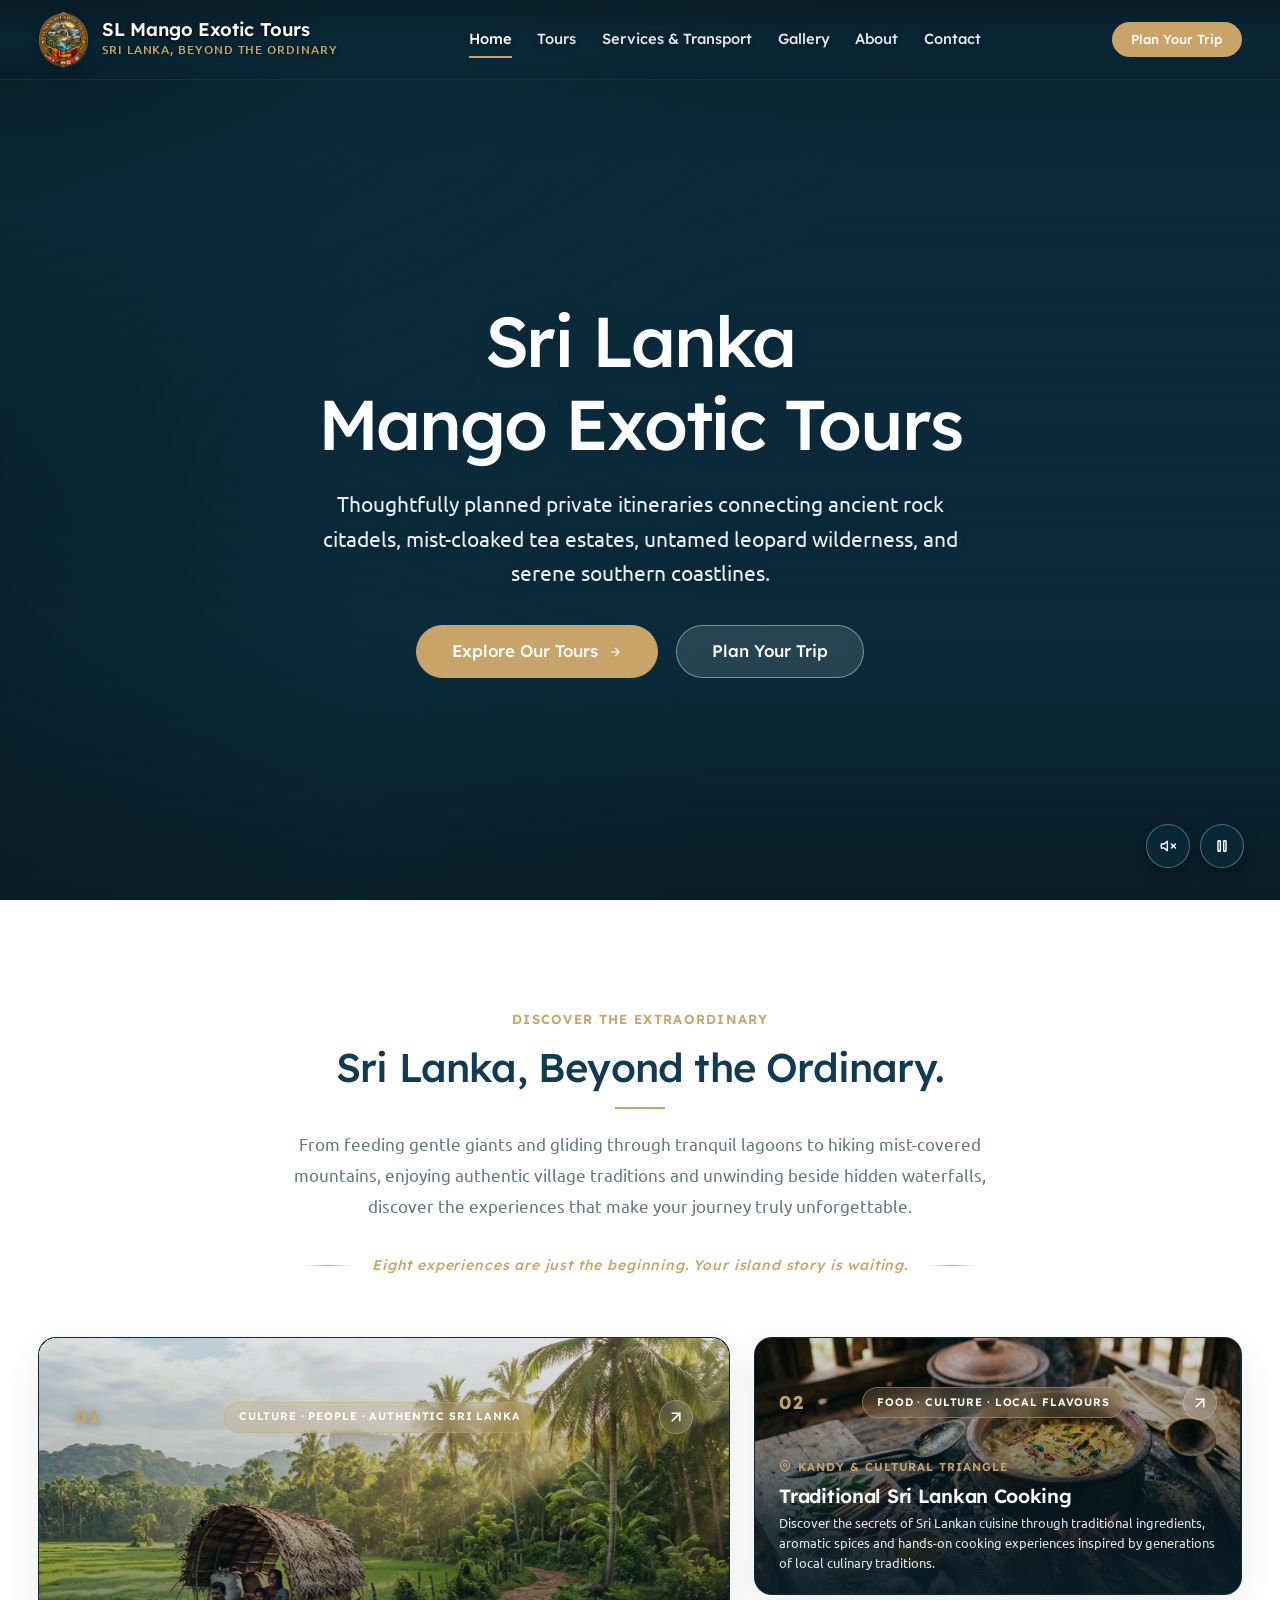
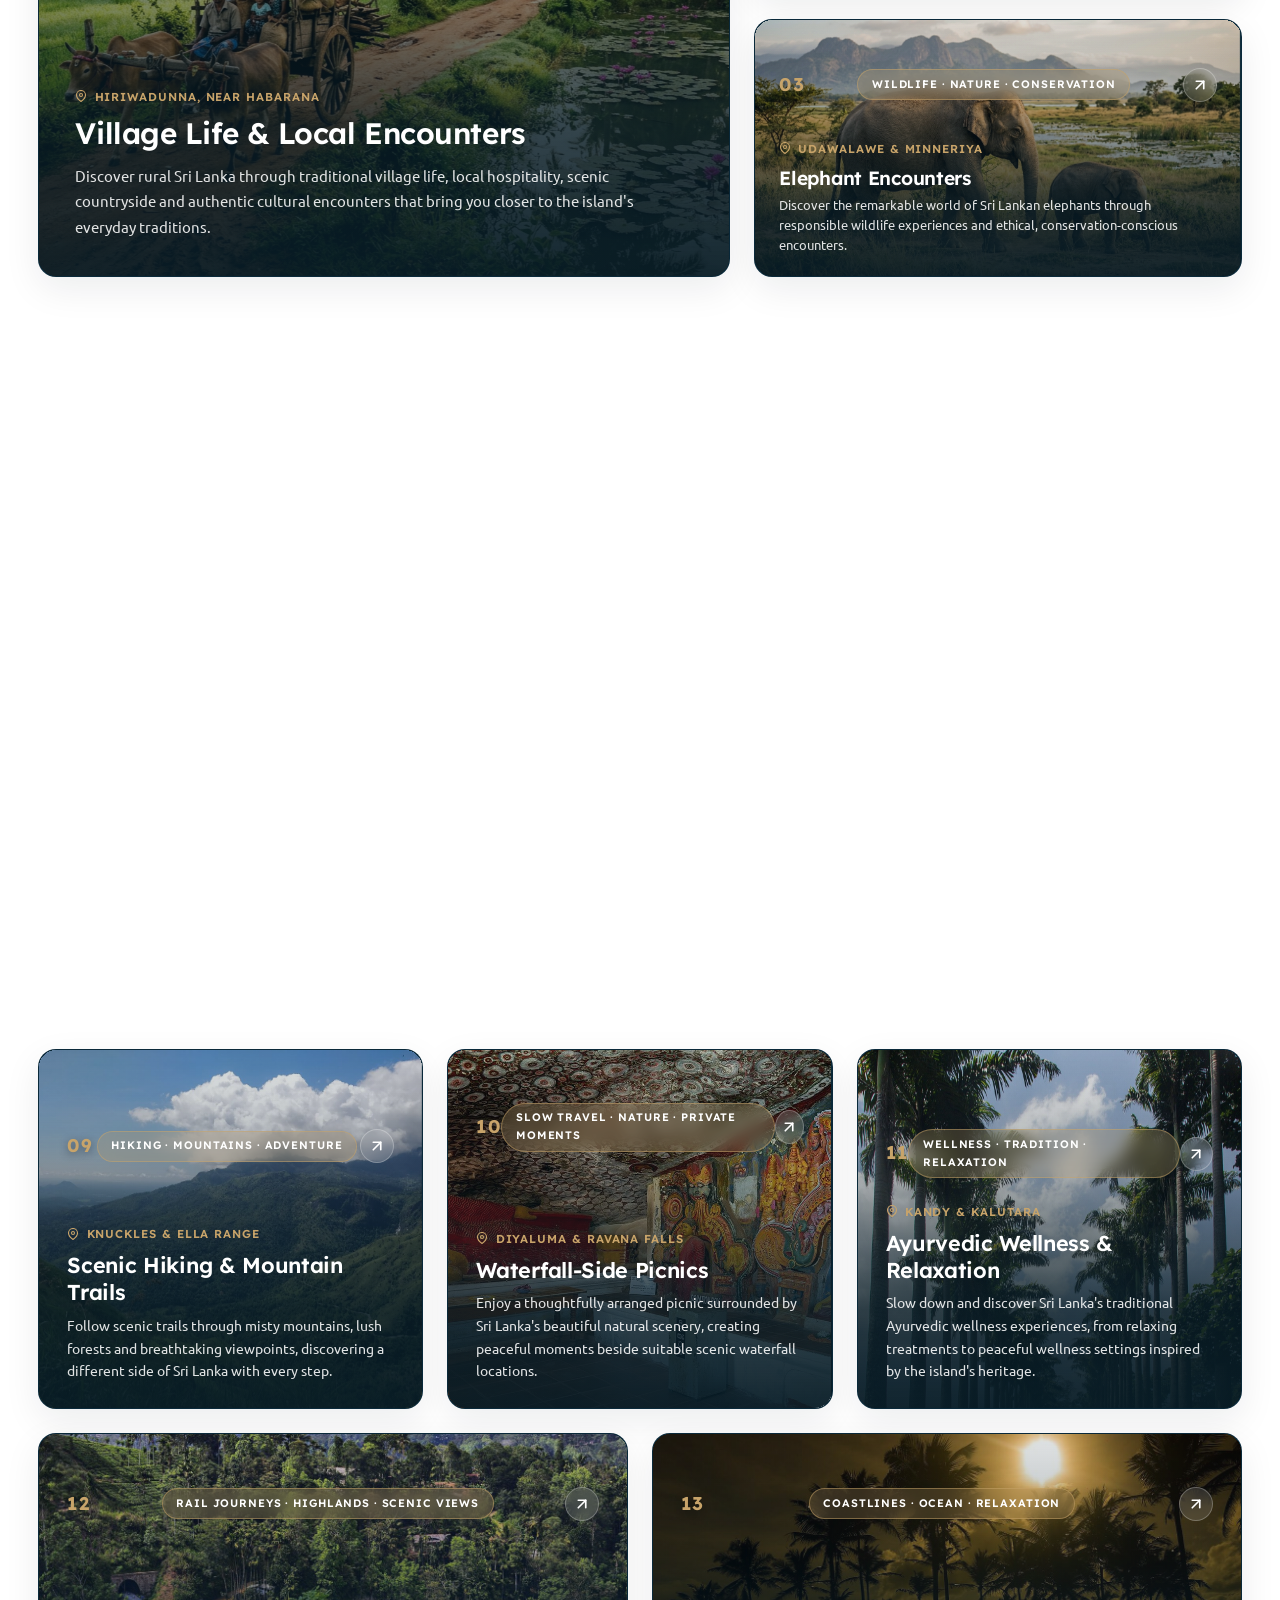
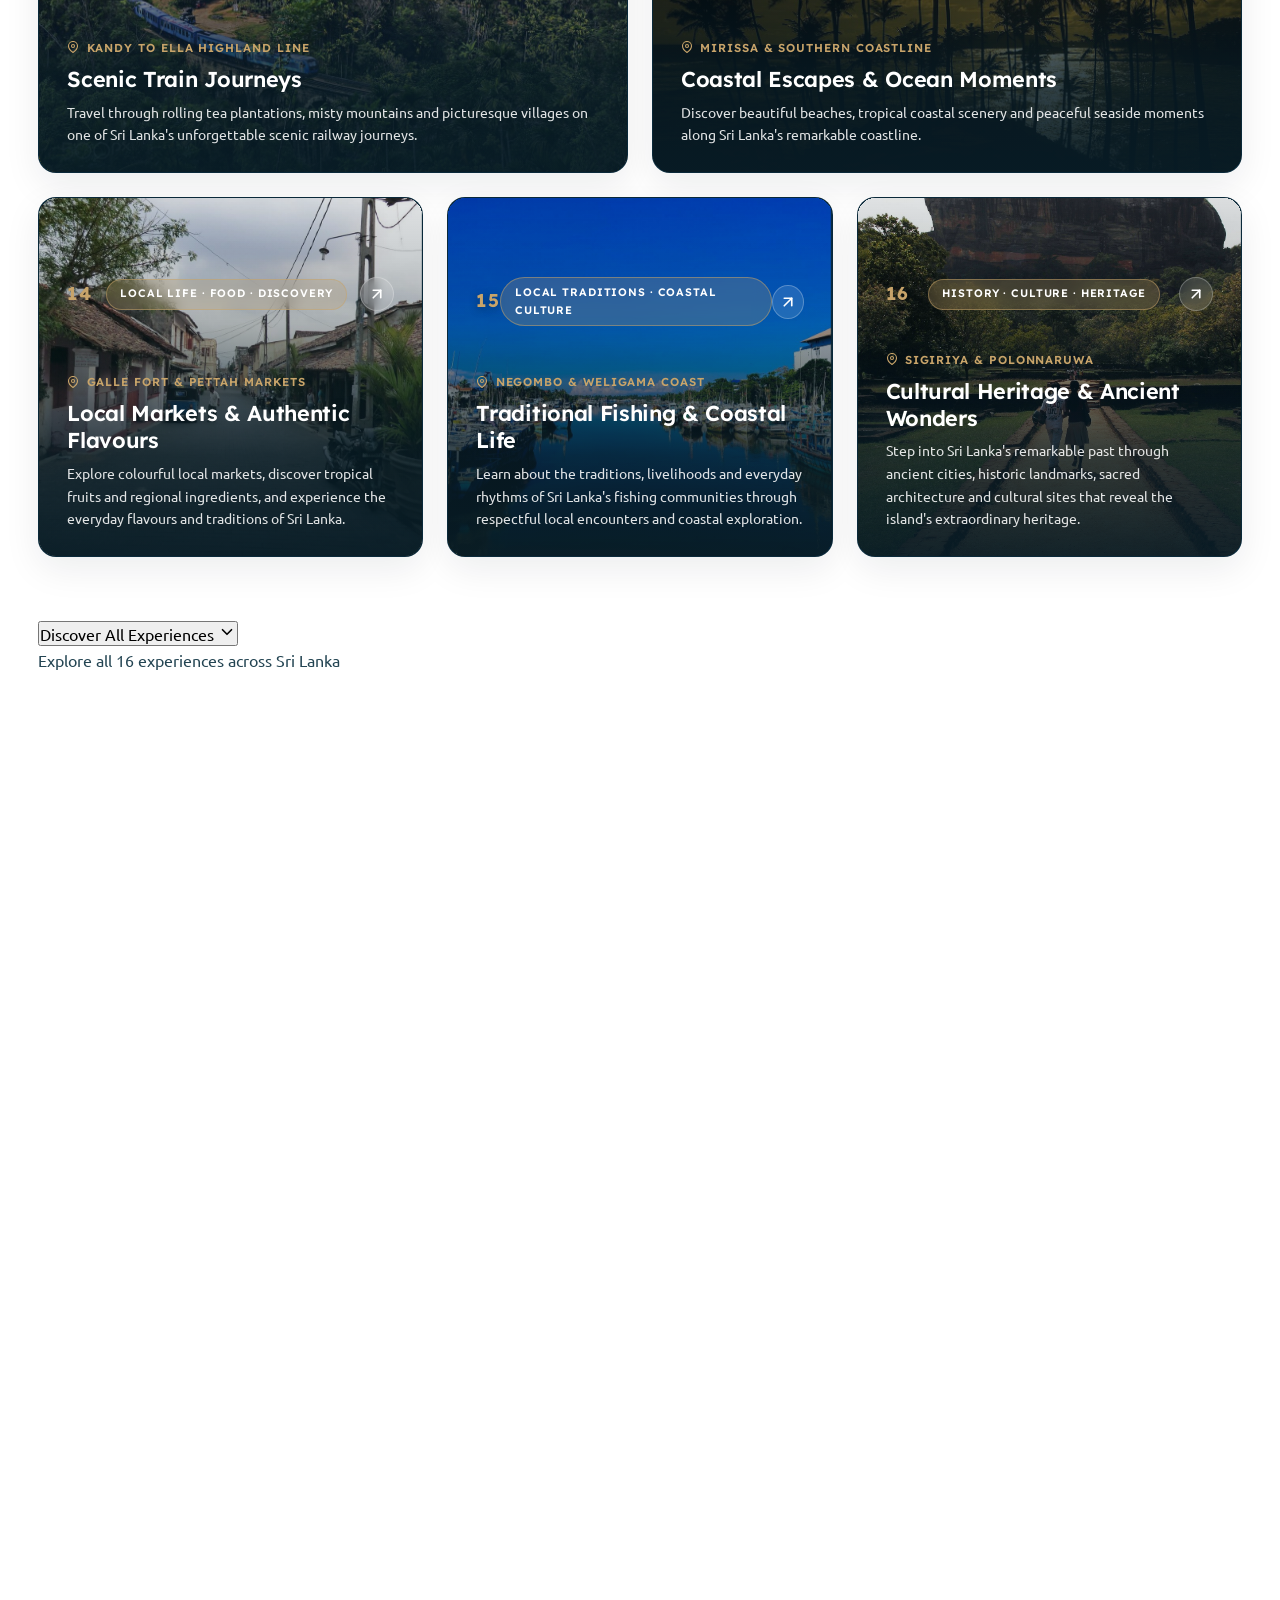
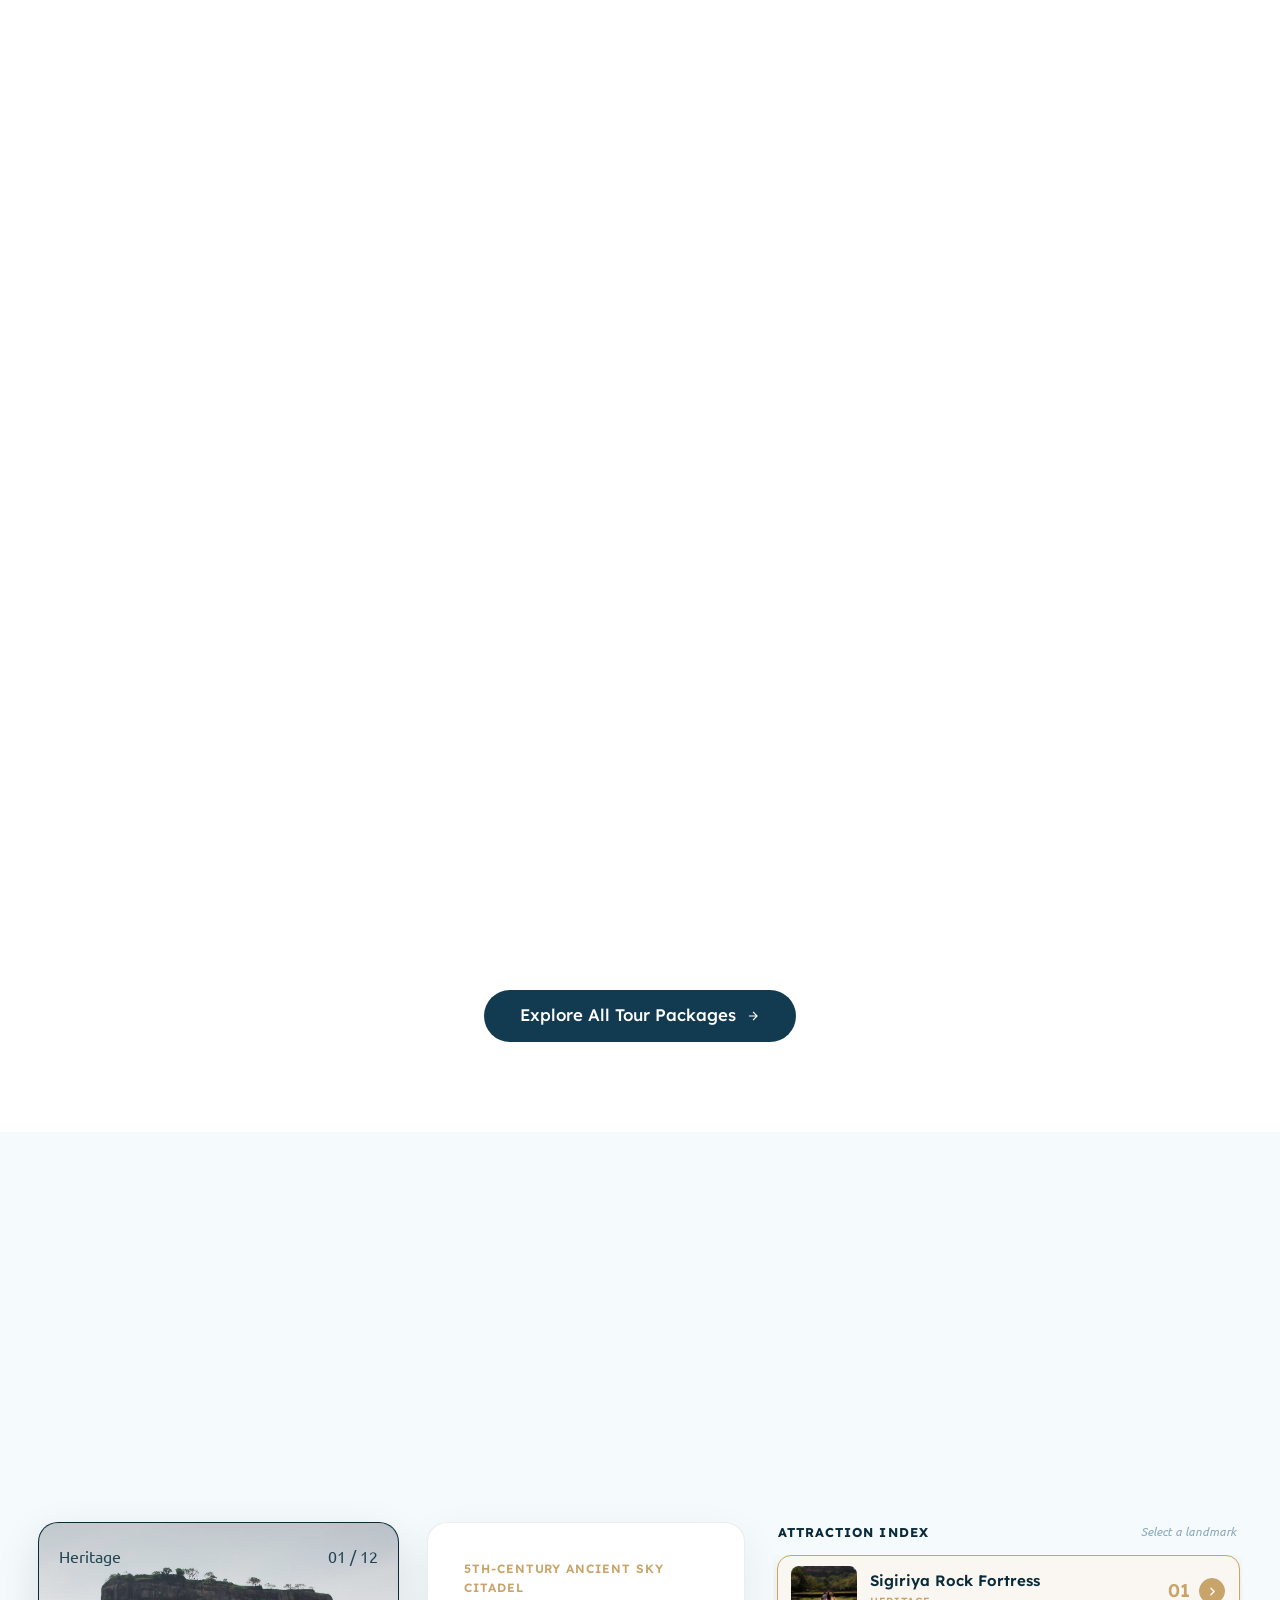
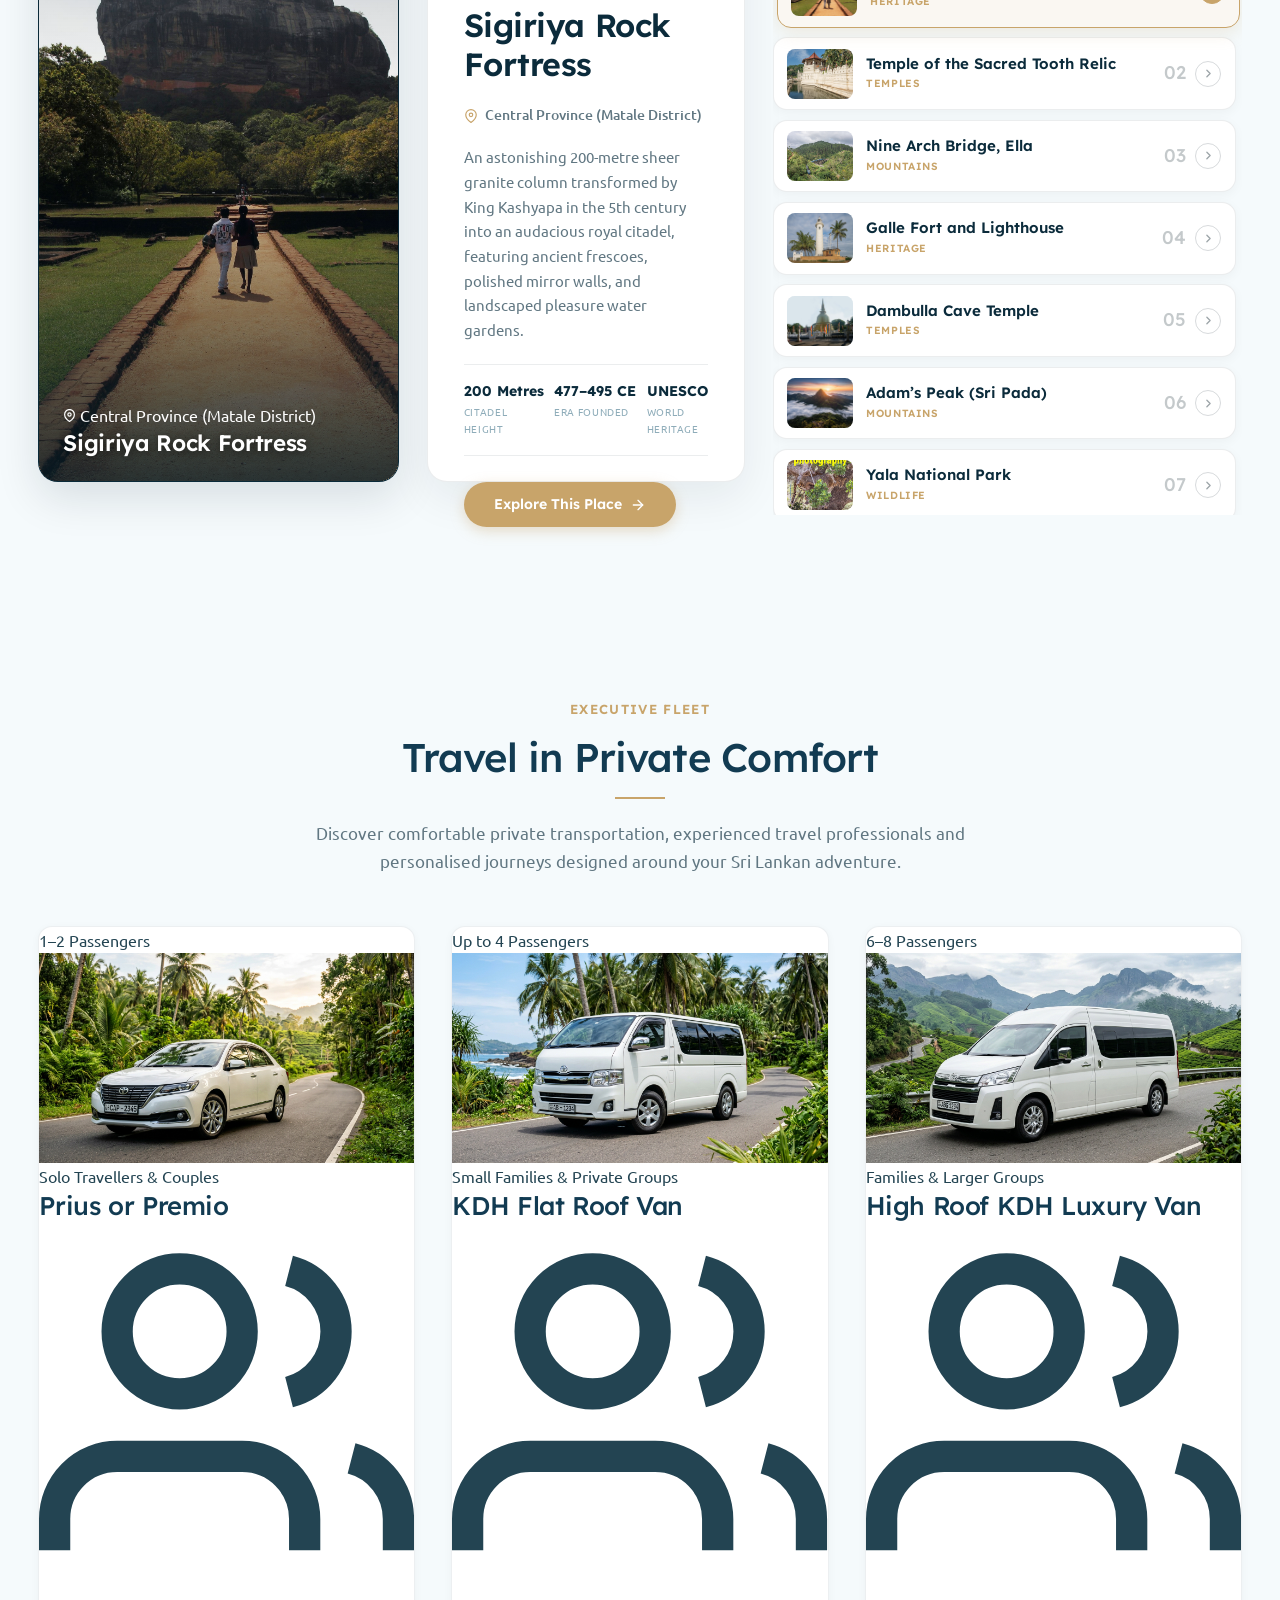
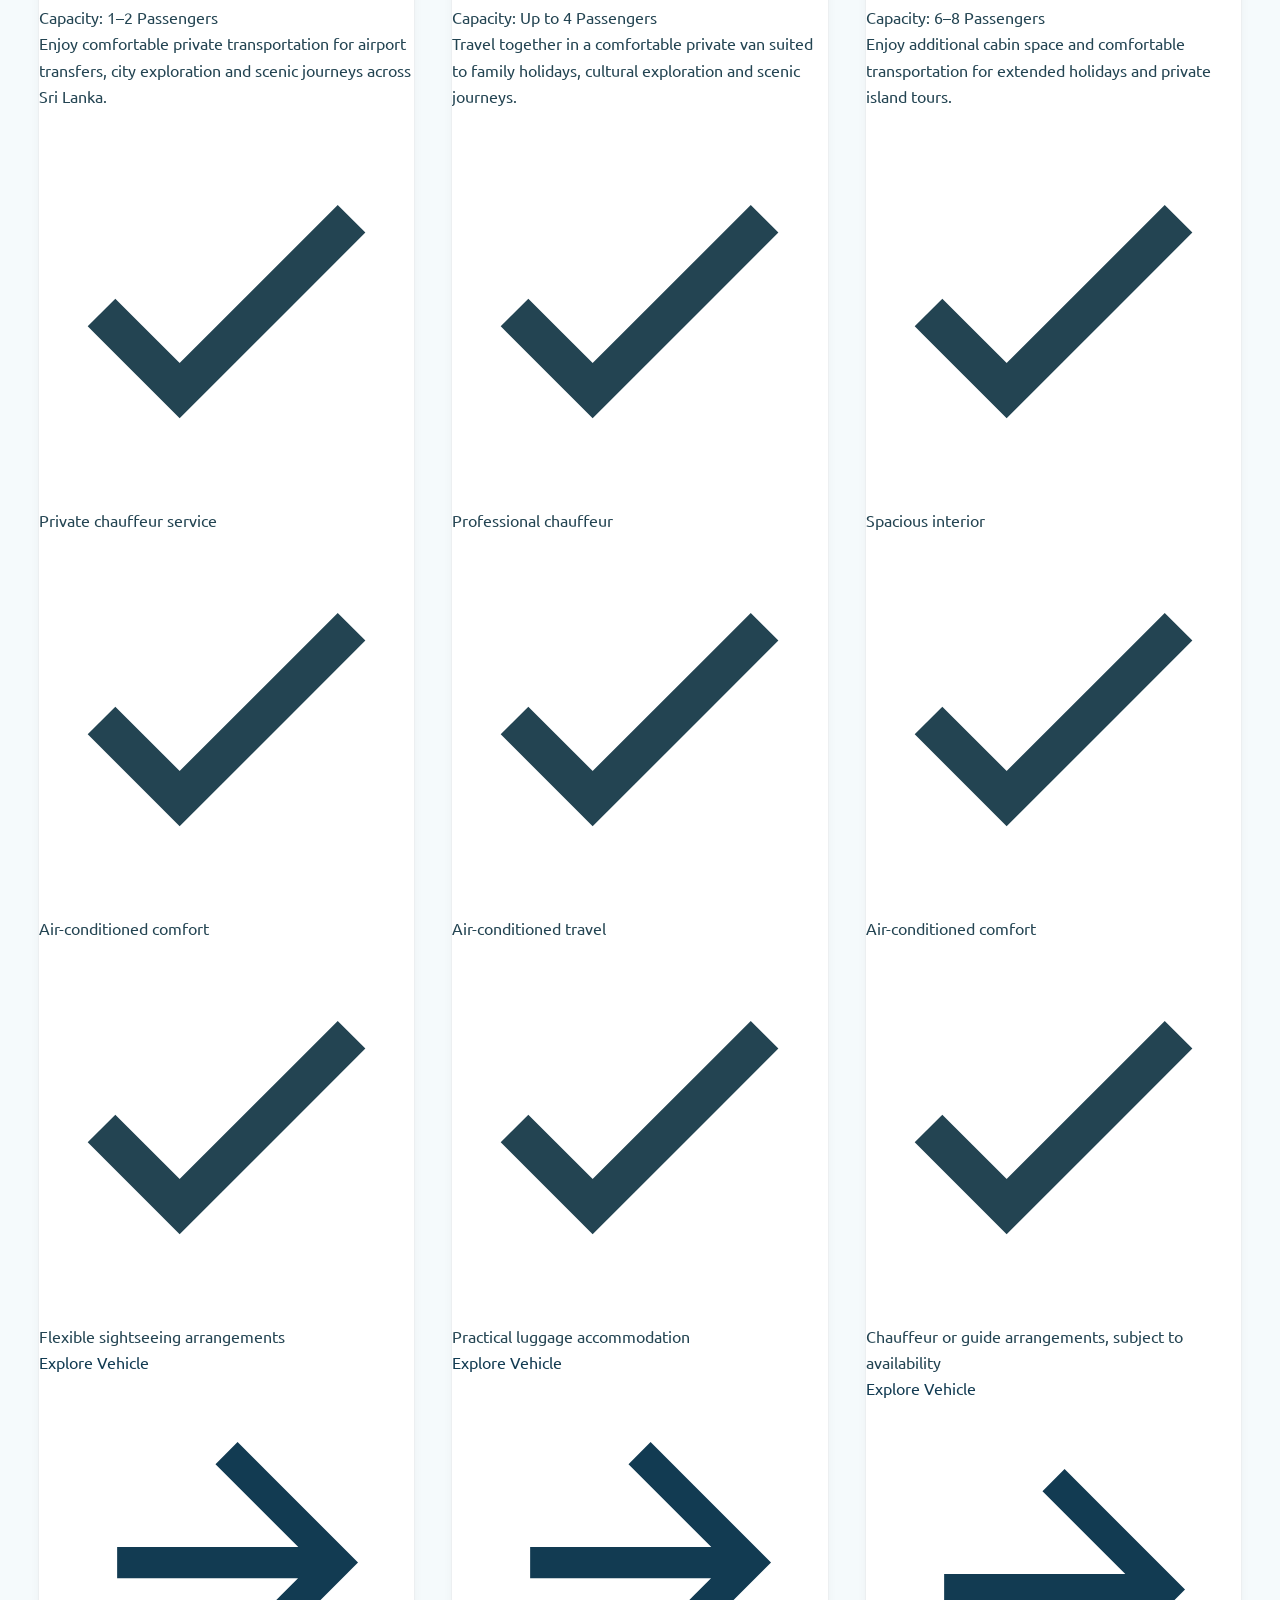
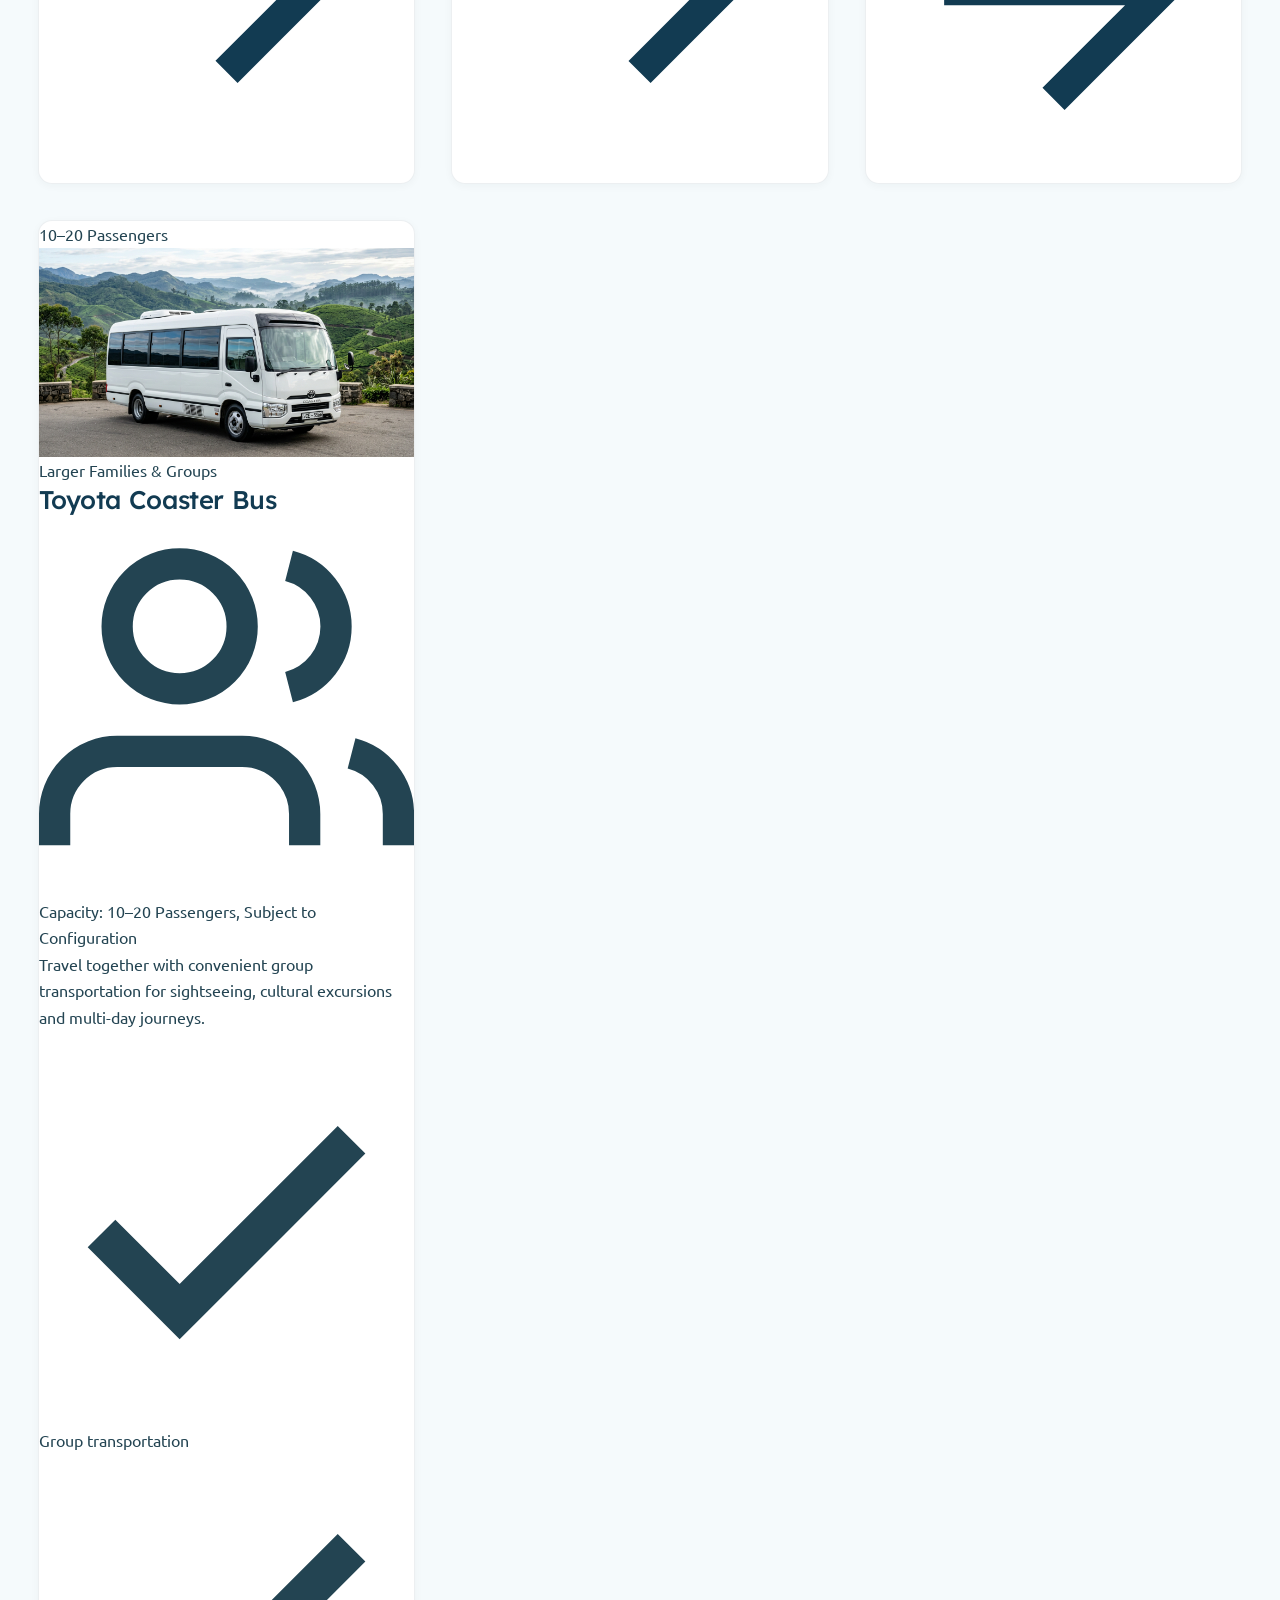
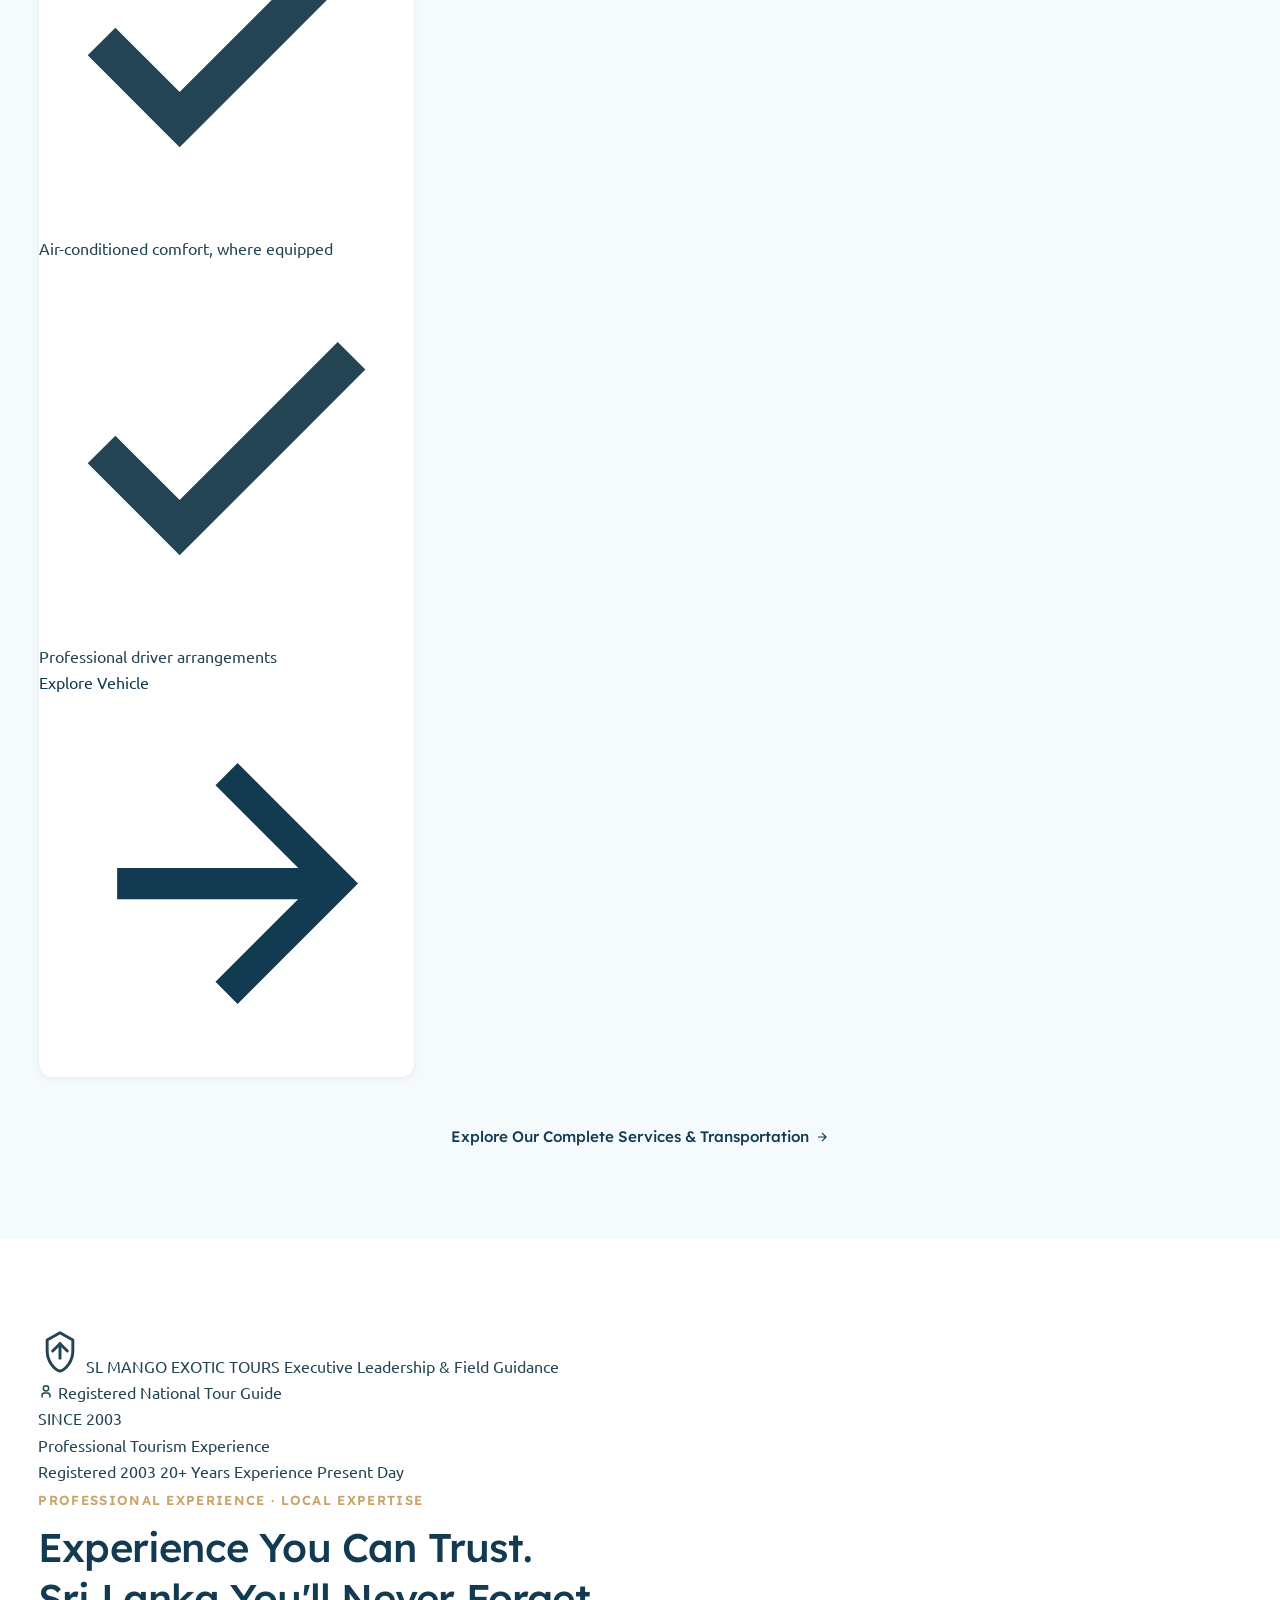
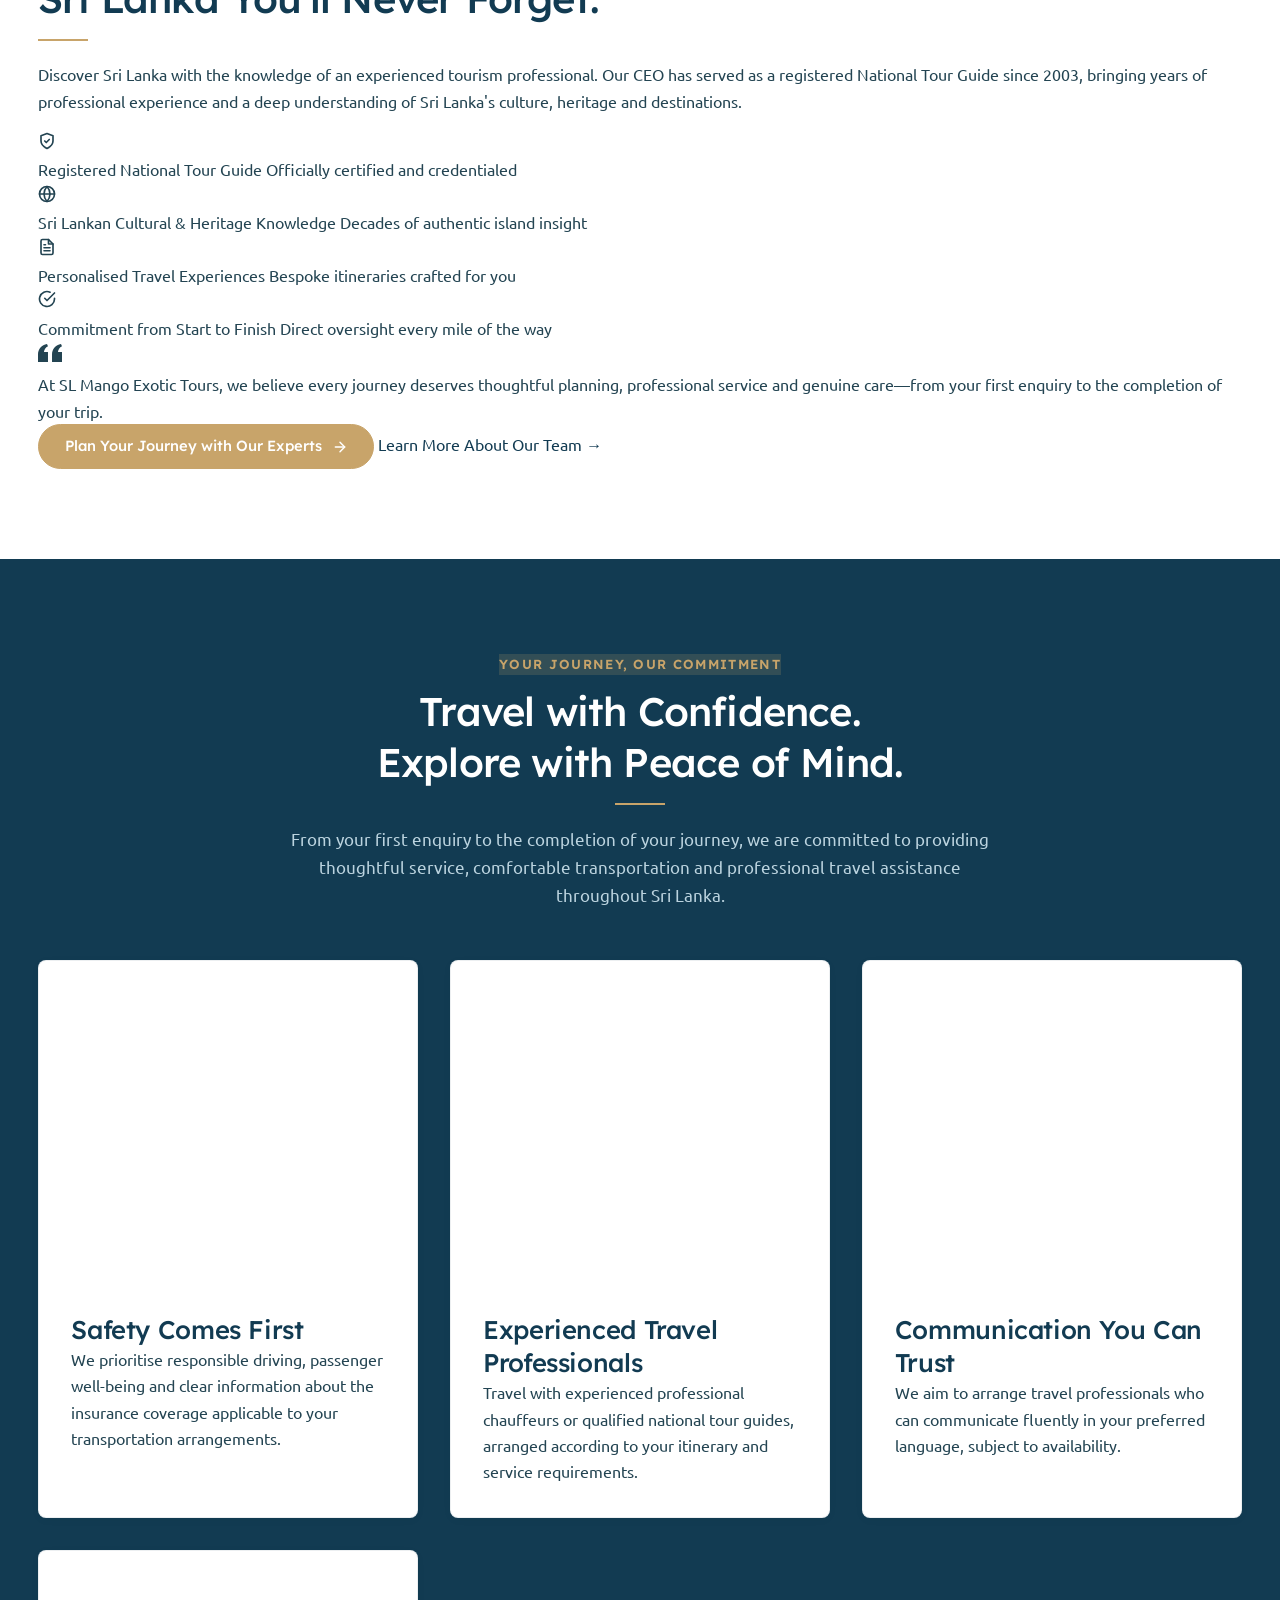
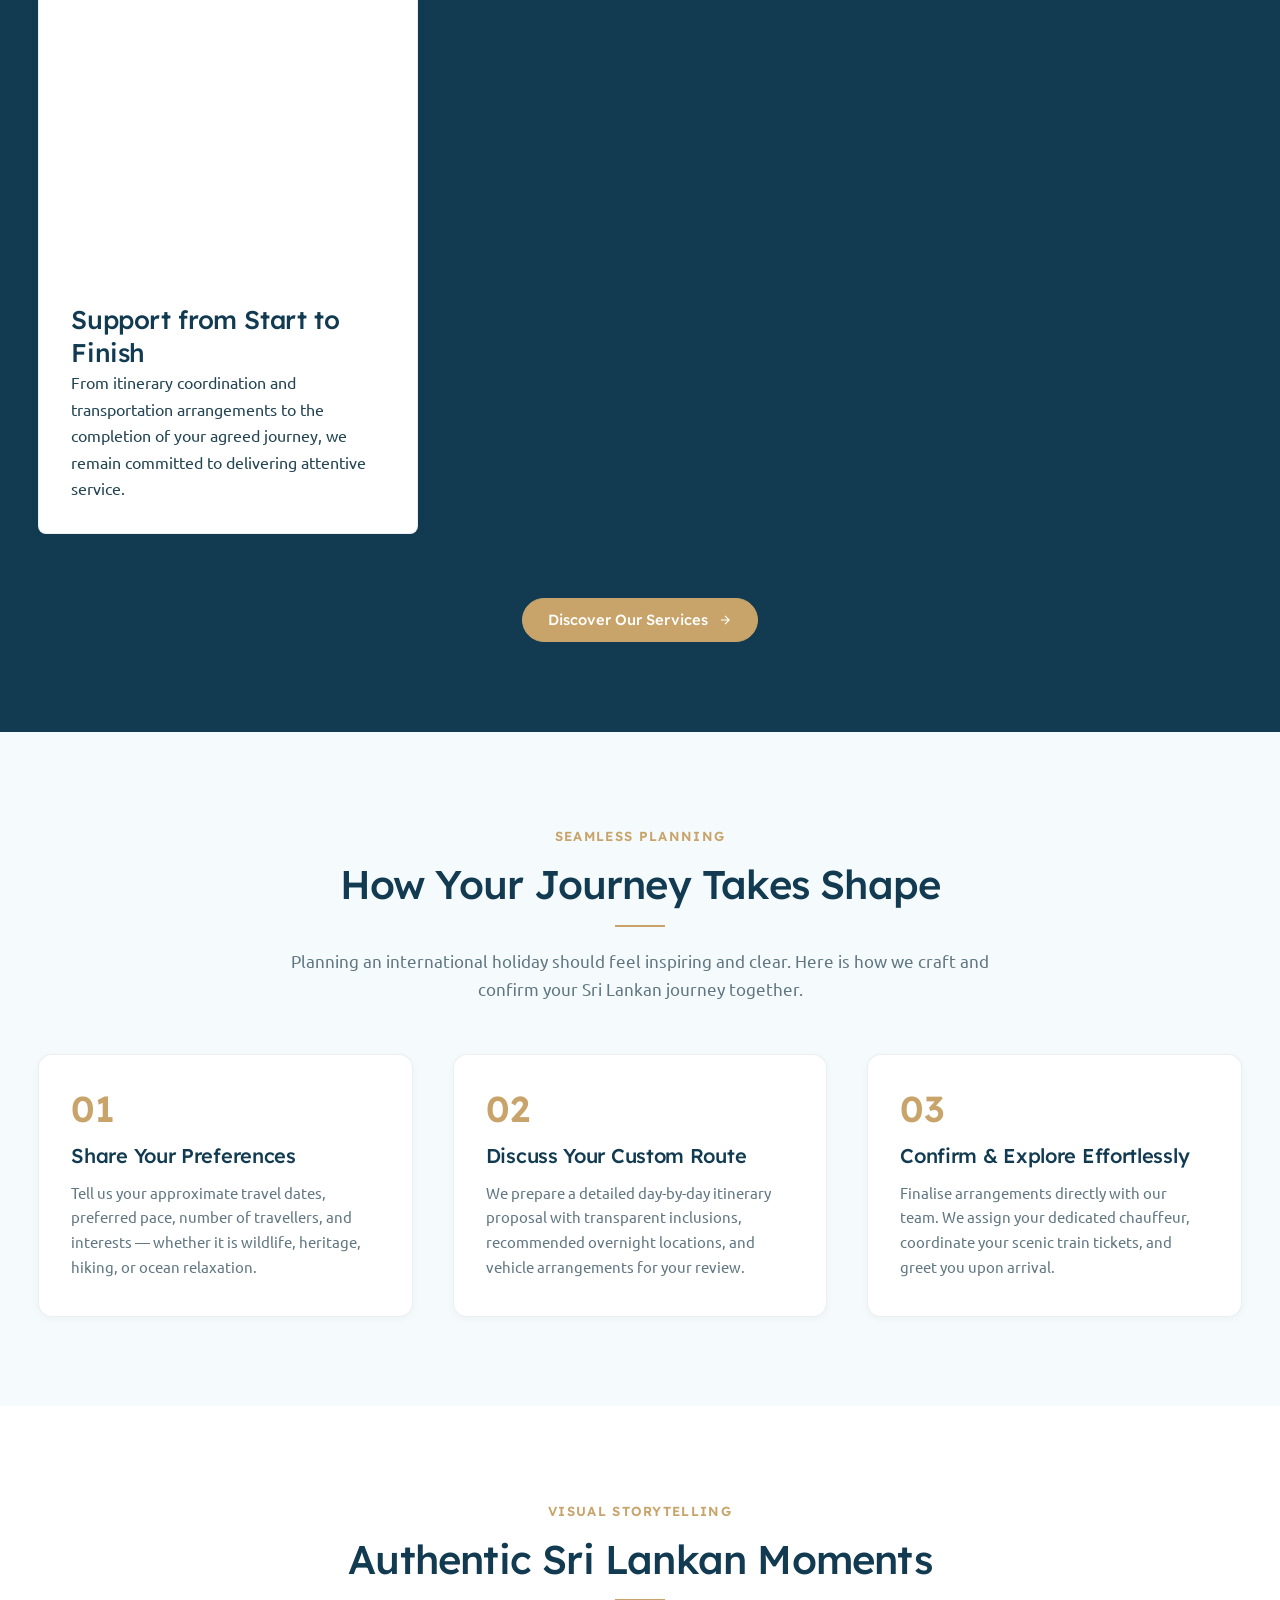
==== commit 02d0f91e: "Initial website upload" ====
--- a/index.html
+++ b/index.html
@@ -168,7 +168,7 @@
       </div>
     </section>
 
-    <!-- ======================================================================
+        <!-- ======================================================================
          10.2 EXPERIENCES SHOWCASE — SRI LANKA, BEYOND THE ORDINARY
          ====================================================================== -->
     <section class="section section-bg-white experiences-section" id="experiences">
@@ -181,27 +181,30 @@
           </h2>
           <span class="accent-line"></span>
           <p class="section-description experiences-lead">
-            From the quiet charm of village life to the untamed wilderness, mist-covered mountains and timeless traditions, discover a thousand ways to fall in love with this island.
+            From feeding gentle giants and gliding through tranquil lagoons to hiking mist-covered mountains, enjoying authentic village traditions and unwinding beside hidden waterfalls, discover the experiences that make your journey truly unforgettable.
           </p>
           <div class="experiences-tagline">
             <span class="experiences-tagline-ornament" aria-hidden="true"></span>
-            <span class="experiences-tagline-text">Eight experiences. One extraordinary island.</span>
+            <span class="experiences-tagline-text">Eight experiences are just the beginning. Your island story is waiting.</span>
             <span class="experiences-tagline-ornament" aria-hidden="true"></span>
           </div>
         </div>
 
-        <!-- Asymmetrical Editorial Experience Gallery Grid -->
-        <div class="experiences-editorial-grid">
-          <!-- 01: STANDOUT HERO FEATURE -->
-          <article class="experience-card experience-card--standout">
+        <!-- Asymmetrical Editorial Experience Gallery Grid (16 Curated Experiences) -->
+        <div class="experiences-editorial-grid" id="experiences-grid">
+          <!-- 01: Village Life & Local Encounters (Standout Hero Feature) -->
+          <article class="experience-card experience-card--standout" data-parallax="true">
+            <a href="tour-details.html?tour=classic-sri-lanka" class="experience-card-link" aria-label="Explore Village Life &amp; Local Encounters in Classic Sri Lanka Tour">
+              <span class="experience-sr-only">Explore Village Life &amp; Local Encounters in Classic Sri Lanka Tour</span>
+            </a>
             <div class="experience-media">
-              <img src="assets/images/experiences/village-life.jpg" alt="Traditional cart ride through rural paths and emerald paddy fields in Hiriwadunna" class="experience-img" loading="lazy" width="1200" height="800">
+              <img src="assets/images/experiences/village-life.jpg" alt="Traditional cart ride through rural paths and emerald paddy fields in Hiriwadunna" class="experience-img" width="1200" height="800">
               <div class="experience-gradient-overlay"></div>
             </div>
             <div class="experience-content">
               <div class="experience-top-meta">
                 <span class="experience-number">01</span>
-                <span class="experience-badge">Standout Feature</span>
+                <span class="experience-badge">CULTURE · PEOPLE · AUTHENTIC SRI LANKA</span>
                 <span class="experience-arrow" aria-hidden="true">
                   <svg viewBox="0 0 24 24" width="18" height="18" fill="none" stroke="currentColor" stroke-width="2.2" stroke-linecap="round" stroke-linejoin="round">
                     <line x1="7" y1="17" x2="17" y2="7"></line>
@@ -219,23 +222,27 @@
                 </div>
                 <h3 class="experience-title">Village Life &amp; Local Encounters</h3>
                 <p class="experience-desc">
-                  Discover rural paths, lush paddy fields, traditional village life and authentic local culture and also traditional cart ride experince .
+                  Discover rural Sri Lanka through traditional village life, local hospitality, scenic countryside and authentic cultural encounters that bring you closer to the island&#39;s everyday traditions.
                 </p>
               </div>
             </div>
           </article>
 
-          <!-- 02: THE ART OF SRI LANKAN COOKING -->
+          <!-- 02: Traditional Sri Lankan Cooking -->
           <article class="experience-card experience-card--companion">
+            <a href="tour-details.html?tour=cultural-heritage" class="experience-card-link" aria-label="Explore Traditional Sri Lankan Cooking in Cultural Heritage Tour">
+              <span class="experience-sr-only">Explore Traditional Sri Lankan Cooking in Cultural Heritage Tour</span>
+            </a>
             <div class="experience-media">
-              <img src="assets/images/experiences/sri-lankan-cooking.jpg" alt="Traditional clay pot cooking with spices and coconut milk curry in Sigiriya" class="experience-img" loading="lazy" width="800" height="600">
+              <img src="assets/images/experiences/sri-lankan-cooking.jpg" alt="Clay pots, fragrant fresh spices and authentic Sri Lankan curry preparation over wood fire" class="experience-img" loading="lazy" width="800" height="600">
               <div class="experience-gradient-overlay"></div>
             </div>
             <div class="experience-content">
               <div class="experience-top-meta">
                 <span class="experience-number">02</span>
+                <span class="experience-badge">FOOD · CULTURE · LOCAL FLAVOURS</span>
                 <span class="experience-arrow" aria-hidden="true">
-                  <svg viewBox="0 0 24 24" width="16" height="16" fill="none" stroke="currentColor" stroke-width="2.2" stroke-linecap="round" stroke-linejoin="round">
+                  <svg viewBox="0 0 24 24" width="18" height="18" fill="none" stroke="currentColor" stroke-width="2.2" stroke-linecap="round" stroke-linejoin="round">
                     <line x1="7" y1="17" x2="17" y2="7"></line>
                     <polyline points="7 7 17 7 17 17"></polyline>
                   </svg>
@@ -247,27 +254,31 @@
                     <path d="M21 10c0 7-9 13-9 13s-9-6-9-13a9 9 0 0 1 18 0z"></path>
                     <circle cx="12" cy="10" r="3"></circle>
                   </svg>
-                  <span>Sigiriya and Habarana area</span>
-                </div>
-                <h3 class="experience-title">The Art of Sri Lankan Cooking</h3>
+                  <span>Kandy &amp; Cultural Triangle</span>
+                </div>
+                <h3 class="experience-title">Traditional Sri Lankan Cooking</h3>
                 <p class="experience-desc">
-                  Explore the flavours of the island through aromatic spices, fresh ingredients and traditional rice-and-curry preparation.
+                  Discover the secrets of Sri Lankan cuisine through traditional ingredients, aromatic spices and hands-on cooking experiences inspired by generations of local culinary traditions.
                 </p>
               </div>
             </div>
           </article>
 
-          <!-- 03: INTO THE WILD -->
+          <!-- 03: Elephant Encounters -->
           <article class="experience-card experience-card--companion">
+            <a href="tour-details.html?tour=wildlife-safari" class="experience-card-link" aria-label="Explore Elephant Encounters in Wild Sri Lanka Safari Tour">
+              <span class="experience-sr-only">Explore Elephant Encounters in Wild Sri Lanka Safari Tour</span>
+            </a>
             <div class="experience-media">
-              <img src="assets/images/gallery/yala-safari-jeep.jpg" alt="Safari jeep observing wild elephants across Yala National Park" class="experience-img" loading="lazy" width="800" height="600">
+              <img src="assets/images/experiences/gentle-giants.jpg" alt="Wild Sri Lankan elephant herd roaming peacefully across lush grasslands in Udawalawe" class="experience-img" loading="lazy" width="800" height="600">
               <div class="experience-gradient-overlay"></div>
             </div>
             <div class="experience-content">
               <div class="experience-top-meta">
                 <span class="experience-number">03</span>
+                <span class="experience-badge">WILDLIFE · NATURE · CONSERVATION</span>
                 <span class="experience-arrow" aria-hidden="true">
-                  <svg viewBox="0 0 24 24" width="16" height="16" fill="none" stroke="currentColor" stroke-width="2.2" stroke-linecap="round" stroke-linejoin="round">
+                  <svg viewBox="0 0 24 24" width="18" height="18" fill="none" stroke="currentColor" stroke-width="2.2" stroke-linecap="round" stroke-linejoin="round">
                     <line x1="7" y1="17" x2="17" y2="7"></line>
                     <polyline points="7 7 17 7 17 17"></polyline>
                   </svg>
@@ -279,27 +290,31 @@
                     <path d="M21 10c0 7-9 13-9 13s-9-6-9-13a9 9 0 0 1 18 0z"></path>
                     <circle cx="12" cy="10" r="3"></circle>
                   </svg>
-                  <span>Yala or Udawalawe</span>
-                </div>
-                <h3 class="experience-title">Into the Wild</h3>
+                  <span>Udawalawe &amp; Minneriya</span>
+                </div>
+                <h3 class="experience-title">Elephant Encounters</h3>
                 <p class="experience-desc">
-                  Experience the thrill of a guided wildlife safari across remarkable natural landscapes, with opportunities to observe elephants, birds and other wildlife.
+                  Discover the remarkable world of Sri Lankan elephants through responsible wildlife experiences and ethical, conservation-conscious encounters.
                 </p>
               </div>
             </div>
           </article>
 
-          <!-- 04: WATERFALLS & HIDDEN ESCAPES -->
+          <!-- 04: Waterfalls & Hidden Escapes -->
           <article class="experience-card experience-card--triptych">
+            <a href="tour-details.html?tour=tea-hills-ella" class="experience-card-link" aria-label="Explore Waterfalls &amp; Hidden Escapes in Misty Tea Hills Tour">
+              <span class="experience-sr-only">Explore Waterfalls &amp; Hidden Escapes in Misty Tea Hills Tour</span>
+            </a>
             <div class="experience-media">
-              <img src="assets/images/experiences/diyaluma-falls.jpg" alt="Cascading Diyaluma Falls with natural infinity pools near Koslanda" class="experience-img" loading="lazy" width="800" height="600">
+              <img src="assets/images/experiences/diyaluma-falls.jpg" alt="Towering cascade and natural pools of Diyaluma Falls surrounded by dense mountain forest" class="experience-img" loading="lazy" width="800" height="600">
               <div class="experience-gradient-overlay"></div>
             </div>
             <div class="experience-content">
               <div class="experience-top-meta">
                 <span class="experience-number">04</span>
+                <span class="experience-badge">NATURE · ADVENTURE · DISCOVERY</span>
                 <span class="experience-arrow" aria-hidden="true">
-                  <svg viewBox="0 0 24 24" width="16" height="16" fill="none" stroke="currentColor" stroke-width="2.2" stroke-linecap="round" stroke-linejoin="round">
+                  <svg viewBox="0 0 24 24" width="18" height="18" fill="none" stroke="currentColor" stroke-width="2.2" stroke-linecap="round" stroke-linejoin="round">
                     <line x1="7" y1="17" x2="17" y2="7"></line>
                     <polyline points="7 7 17 7 17 17"></polyline>
                   </svg>
@@ -311,27 +326,31 @@
                     <path d="M21 10c0 7-9 13-9 13s-9-6-9-13a9 9 0 0 1 18 0z"></path>
                     <circle cx="12" cy="10" r="3"></circle>
                   </svg>
-                  <span>Diyaluma Falls, near Koslanda</span>
+                  <span>Ella &amp; Central Highlands</span>
                 </div>
                 <h3 class="experience-title">Waterfalls &amp; Hidden Escapes</h3>
                 <p class="experience-desc">
-                  Discover dramatic cascades, lush highlands and the peaceful beauty of Sri Lanka’s waterfall country.
+                  Venture into Sri Lanka&#39;s lush landscapes to discover spectacular waterfalls, peaceful natural surroundings and beautiful places away from the ordinary tourist trail.
                 </p>
               </div>
             </div>
           </article>
 
-          <!-- 05: TRADITIONAL ORU BOAT JOURNEYS -->
+          <!-- 05: Traditional Boat Journeys -->
           <article class="experience-card experience-card--triptych">
+            <a href="tour-details.html?tour=southern-shores" class="experience-card-link" aria-label="Explore Traditional Boat Journeys in Golden Southern Shores Tour">
+              <span class="experience-sr-only">Explore Traditional Boat Journeys in Golden Southern Shores Tour</span>
+            </a>
             <div class="experience-media">
-              <img src="assets/images/experiences/oru-boat-journey.jpg" alt="Handcrafted wooden Oruwa outrigger canoe gliding across tranquil Koggala Lake" class="experience-img" loading="lazy" width="800" height="600">
+              <img src="assets/images/experiences/oru-boat-journey.jpg" alt="Traditional wooden outrigger boat gliding across serene lagoon waters bordered by mangroves" class="experience-img" loading="lazy" width="800" height="600">
               <div class="experience-gradient-overlay"></div>
             </div>
             <div class="experience-content">
               <div class="experience-top-meta">
                 <span class="experience-number">05</span>
+                <span class="experience-badge">WATERWAYS · CULTURE · SERENITY</span>
                 <span class="experience-arrow" aria-hidden="true">
-                  <svg viewBox="0 0 24 24" width="16" height="16" fill="none" stroke="currentColor" stroke-width="2.2" stroke-linecap="round" stroke-linejoin="round">
+                  <svg viewBox="0 0 24 24" width="18" height="18" fill="none" stroke="currentColor" stroke-width="2.2" stroke-linecap="round" stroke-linejoin="round">
                     <line x1="7" y1="17" x2="17" y2="7"></line>
                     <polyline points="7 7 17 7 17 17"></polyline>
                   </svg>
@@ -343,27 +362,31 @@
                     <path d="M21 10c0 7-9 13-9 13s-9-6-9-13a9 9 0 0 1 18 0z"></path>
                     <circle cx="12" cy="10" r="3"></circle>
                   </svg>
-                  <span>Koggala Lake</span>
-                </div>
-                <h3 class="experience-title">Traditional Oru Boat Journeys</h3>
+                  <span>Madu Ganga &amp; Koggala Lake</span>
+                </div>
+                <h3 class="experience-title">Traditional Boat Journeys</h3>
                 <p class="experience-desc">
-                  Drift across tranquil waters and admire tropical greenery and the slower rhythms of local life.
+                  Glide across peaceful waterways, explore picturesque lagoons and discover the beauty of Sri Lanka&#39;s coastal and rural landscapes from the water.
                 </p>
               </div>
             </div>
           </article>
 
-          <!-- 06: THE WORLD OF CEYLON TEA -->
+          <!-- 06: Tea Country & Plantation Walks -->
           <article class="experience-card experience-card--triptych">
+            <a href="tour-details.html?tour=tea-hills-ella" class="experience-card-link" aria-label="Explore Tea Country &amp; Plantation Walks in Misty Tea Hills Tour">
+              <span class="experience-sr-only">Explore Tea Country &amp; Plantation Walks in Misty Tea Hills Tour</span>
+            </a>
             <div class="experience-media">
-              <img src="assets/images/destinations/nuwara-eliya.jpg" alt="Manicured rolling green tea plantations in the misty highlands of Nuwara Eliya" class="experience-img" loading="lazy" width="800" height="600">
+              <img src="assets/images/gallery/tea-factory.jpg" alt="Lush green tea plantations and rolling terraced hillsides in Nuwara Eliya misty highlands" class="experience-img" loading="lazy" width="800" height="600">
               <div class="experience-gradient-overlay"></div>
             </div>
             <div class="experience-content">
               <div class="experience-top-meta">
                 <span class="experience-number">06</span>
+                <span class="experience-badge">SCENIC TRAILS · TEA COUNTRY · HIGHLANDS</span>
                 <span class="experience-arrow" aria-hidden="true">
-                  <svg viewBox="0 0 24 24" width="16" height="16" fill="none" stroke="currentColor" stroke-width="2.2" stroke-linecap="round" stroke-linejoin="round">
+                  <svg viewBox="0 0 24 24" width="18" height="18" fill="none" stroke="currentColor" stroke-width="2.2" stroke-linecap="round" stroke-linejoin="round">
                     <line x1="7" y1="17" x2="17" y2="7"></line>
                     <polyline points="7 7 17 7 17 17"></polyline>
                   </svg>
@@ -375,27 +398,31 @@
                     <path d="M21 10c0 7-9 13-9 13s-9-6-9-13a9 9 0 0 1 18 0z"></path>
                     <circle cx="12" cy="10" r="3"></circle>
                   </svg>
-                  <span>Labookellie, Nuwara Eliya</span>
-                </div>
-                <h3 class="experience-title">The World of Ceylon Tea</h3>
+                  <span>Nuwara Eliya &amp; Hatton</span>
+                </div>
+                <h3 class="experience-title">Tea Country &amp; Plantation Walks</h3>
                 <p class="experience-desc">
-                  Discover Sri Lanka’s legendary tea heritage among rolling green plantations, misty hills and traditional tea-making landscapes.
+                  Wander through emerald-green tea plantations, meet the landscapes that shape Ceylon tea and enjoy the spectacular views of Sri Lanka&#39;s misty highlands.
                 </p>
               </div>
             </div>
           </article>
 
-          <!-- 07: TRAILS ABOVE THE CLOUDS -->
-          <article class="experience-card experience-card--duo">
+          <!-- 07: Wildlife & Boat Safaris -->
+          <article class="experience-card experience-card--duo experience-card--expandable" data-parallax="true">
+            <a href="tour-details.html?tour=wildlife-safari" class="experience-card-link" aria-label="Explore Wildlife &amp; Boat Safaris in Wild Sri Lanka Safari Tour">
+              <span class="experience-sr-only">Explore Wildlife &amp; Boat Safaris in Wild Sri Lanka Safari Tour</span>
+            </a>
             <div class="experience-media">
-              <img src="assets/images/gallery/little-adams-peak.jpg" alt="Hiking scenic ridge trail above Ella Gap and rolling cloud seas" class="experience-img" loading="lazy" width="800" height="600">
+              <img src="assets/images/gallery/madu-ganga-river.jpg" alt="Guided boat travelling through tranquil mangrove wetland passages of Madu River" class="experience-img" loading="lazy" width="1000" height="650">
               <div class="experience-gradient-overlay"></div>
             </div>
             <div class="experience-content">
               <div class="experience-top-meta">
                 <span class="experience-number">07</span>
+                <span class="experience-badge">WILDLIFE · WETLANDS · EXPLORATION</span>
                 <span class="experience-arrow" aria-hidden="true">
-                  <svg viewBox="0 0 24 24" width="16" height="16" fill="none" stroke="currentColor" stroke-width="2.2" stroke-linecap="round" stroke-linejoin="round">
+                  <svg viewBox="0 0 24 24" width="18" height="18" fill="none" stroke="currentColor" stroke-width="2.2" stroke-linecap="round" stroke-linejoin="round">
                     <line x1="7" y1="17" x2="17" y2="7"></line>
                     <polyline points="7 7 17 7 17 17"></polyline>
                   </svg>
@@ -407,27 +434,31 @@
                     <path d="M21 10c0 7-9 13-9 13s-9-6-9-13a9 9 0 0 1 18 0z"></path>
                     <circle cx="12" cy="10" r="3"></circle>
                   </svg>
-                  <span>Ella Rock or Lipton’s Seat</span>
-                </div>
-                <h3 class="experience-title">Trails Above the Clouds</h3>
+                  <span>Madu River &amp; Wetlands</span>
+                </div>
+                <h3 class="experience-title">Wildlife &amp; Boat Safaris</h3>
                 <p class="experience-desc">
-                  Follow scenic mountain trails through tea country to spectacular viewpoints and unforgettable highland scenery.
+                  Discover Sri Lanka&#39;s extraordinary wildlife and wetland ecosystems through suitable guided safari experiences, peaceful waterways and opportunities to observe birds and other wildlife in their natural habitats.
                 </p>
               </div>
             </div>
           </article>
 
-          <!-- 08: GENTLE GIANTS OF SRI LANKA -->
-          <article class="experience-card experience-card--duo">
+          <!-- 08: Turtle Watching -->
+          <article class="experience-card experience-card--duo experience-card--expandable">
+            <a href="tour-details.html?tour=southern-shores" class="experience-card-link" aria-label="Explore Turtle Watching in Golden Southern Shores Tour">
+              <span class="experience-sr-only">Explore Turtle Watching in Golden Southern Shores Tour</span>
+            </a>
             <div class="experience-media">
-              <img src="assets/images/experiences/gentle-giants.jpg" alt="Wild elephant mother and calf in open savannah grassland of Udawalawe National Park" class="experience-img" loading="lazy" width="800" height="600">
+              <img src="assets/images/gallery/turtle-conservation.jpg" alt="Sea turtle swimming gracefully in ocean shallows along Sri Lanka&#39;s southern coastline" class="experience-img" loading="lazy" width="1000" height="650">
               <div class="experience-gradient-overlay"></div>
             </div>
             <div class="experience-content">
               <div class="experience-top-meta">
                 <span class="experience-number">08</span>
+                <span class="experience-badge">MARINE LIFE · COASTAL NATURE · CONSERVATION</span>
                 <span class="experience-arrow" aria-hidden="true">
-                  <svg viewBox="0 0 24 24" width="16" height="16" fill="none" stroke="currentColor" stroke-width="2.2" stroke-linecap="round" stroke-linejoin="round">
+                  <svg viewBox="0 0 24 24" width="18" height="18" fill="none" stroke="currentColor" stroke-width="2.2" stroke-linecap="round" stroke-linejoin="round">
                     <line x1="7" y1="17" x2="17" y2="7"></line>
                     <polyline points="7 7 17 7 17 17"></polyline>
                   </svg>
@@ -439,146 +470,344 @@
                     <path d="M21 10c0 7-9 13-9 13s-9-6-9-13a9 9 0 0 1 18 0z"></path>
                     <circle cx="12" cy="10" r="3"></circle>
                   </svg>
-                  <span>Udawalawe National Park</span>
-                </div>
-                <h3 class="experience-title">Gentle Giants of Sri Lanka</h3>
+                  <span>Kosgoda &amp; Rekawa Coast</span>
+                </div>
+                <h3 class="experience-title">Turtle Watching</h3>
                 <p class="experience-desc">
-                  Observe magnificent wild elephants in their natural environment through responsible wildlife experiences.
+                  Discover the fascinating world of sea turtles through responsible, conservation-led experiences that encourage appreciation of Sri Lanka&#39;s marine life and coastal ecosystems.
                 </p>
               </div>
             </div>
           </article>
+
+          <!-- 09: Scenic Hiking & Mountain Trails -->
+          <article class="experience-card experience-card--triptych experience-card--expandable">
+            <a href="tour-details.html?tour=tea-hills-ella" class="experience-card-link" aria-label="Explore Scenic Hiking &amp; Mountain Trails in Misty Tea Hills Tour">
+              <span class="experience-sr-only">Explore Scenic Hiking &amp; Mountain Trails in Misty Tea Hills Tour</span>
+            </a>
+            <div class="experience-media">
+              <img src="assets/images/gallery/little-adams-peak.jpg" alt="Panoramic mountain trail viewpoint looking over Little Adam&#39;s Peak and Ella valley ridge" class="experience-img" loading="lazy" width="800" height="600">
+              <div class="experience-gradient-overlay"></div>
+            </div>
+            <div class="experience-content">
+              <div class="experience-top-meta">
+                <span class="experience-number">09</span>
+                <span class="experience-badge">HIKING · MOUNTAINS · ADVENTURE</span>
+                <span class="experience-arrow" aria-hidden="true">
+                  <svg viewBox="0 0 24 24" width="18" height="18" fill="none" stroke="currentColor" stroke-width="2.2" stroke-linecap="round" stroke-linejoin="round">
+                    <line x1="7" y1="17" x2="17" y2="7"></line>
+                    <polyline points="7 7 17 7 17 17"></polyline>
+                  </svg>
+                </span>
+              </div>
+              <div class="experience-bottom-info">
+                <div class="experience-location-pill">
+                  <svg viewBox="0 0 24 24" width="12" height="12" fill="none" stroke="currentColor" stroke-width="2.2" stroke-linecap="round" stroke-linejoin="round" aria-hidden="true">
+                    <path d="M21 10c0 7-9 13-9 13s-9-6-9-13a9 9 0 0 1 18 0z"></path>
+                    <circle cx="12" cy="10" r="3"></circle>
+                  </svg>
+                  <span>Knuckles &amp; Ella Range</span>
+                </div>
+                <h3 class="experience-title">Scenic Hiking &amp; Mountain Trails</h3>
+                <p class="experience-desc">
+                  Follow scenic trails through misty mountains, lush forests and breathtaking viewpoints, discovering a different side of Sri Lanka with every step.
+                </p>
+              </div>
+            </div>
+          </article>
+
+          <!-- 10: Waterfall-Side Picnics -->
+          <article class="experience-card experience-card--triptych experience-card--expandable">
+            <a href="tour-details.html?tour=tea-hills-ella" class="experience-card-link" aria-label="Explore Waterfall-Side Picnics in Misty Tea Hills Tour">
+              <span class="experience-sr-only">Explore Waterfall-Side Picnics in Misty Tea Hills Tour</span>
+            </a>
+            <div class="experience-media">
+              <img src="assets/images/gallery/ravana-falls.jpg" alt="Scenic overlook and lush mountain viewing area near cascading Ravana Falls" class="experience-img" loading="lazy" width="800" height="600">
+              <div class="experience-gradient-overlay"></div>
+            </div>
+            <div class="experience-content">
+              <div class="experience-top-meta">
+                <span class="experience-number">10</span>
+                <span class="experience-badge">SLOW TRAVEL · NATURE · PRIVATE MOMENTS</span>
+                <span class="experience-arrow" aria-hidden="true">
+                  <svg viewBox="0 0 24 24" width="18" height="18" fill="none" stroke="currentColor" stroke-width="2.2" stroke-linecap="round" stroke-linejoin="round">
+                    <line x1="7" y1="17" x2="17" y2="7"></line>
+                    <polyline points="7 7 17 7 17 17"></polyline>
+                  </svg>
+                </span>
+              </div>
+              <div class="experience-bottom-info">
+                <div class="experience-location-pill">
+                  <svg viewBox="0 0 24 24" width="12" height="12" fill="none" stroke="currentColor" stroke-width="2.2" stroke-linecap="round" stroke-linejoin="round" aria-hidden="true">
+                    <path d="M21 10c0 7-9 13-9 13s-9-6-9-13a9 9 0 0 1 18 0z"></path>
+                    <circle cx="12" cy="10" r="3"></circle>
+                  </svg>
+                  <span>Diyaluma &amp; Ravana Falls</span>
+                </div>
+                <h3 class="experience-title">Waterfall-Side Picnics</h3>
+                <p class="experience-desc">
+                  Enjoy a thoughtfully arranged picnic surrounded by Sri Lanka&#39;s beautiful natural scenery, creating peaceful moments beside suitable scenic waterfall locations.
+                </p>
+              </div>
+            </div>
+          </article>
+
+          <!-- 11: Ayurvedic Wellness & Relaxation -->
+          <article class="experience-card experience-card--triptych experience-card--expandable">
+            <a href="tour-details.html?tour=classic-sri-lanka" class="experience-card-link" aria-label="Explore Ayurvedic Wellness &amp; Relaxation in Classic Sri Lanka Tour">
+              <span class="experience-sr-only">Explore Ayurvedic Wellness &amp; Relaxation in Classic Sri Lanka Tour</span>
+            </a>
+            <div class="experience-media">
+              <img src="assets/images/gallery/peradeniya-gardens.jpg" alt="Tranquil botanical greenery and serene shaded pavilions ideal for holistic relaxation" class="experience-img" loading="lazy" width="800" height="600">
+              <div class="experience-gradient-overlay"></div>
+            </div>
+            <div class="experience-content">
+              <div class="experience-top-meta">
+                <span class="experience-number">11</span>
+                <span class="experience-badge">WELLNESS · TRADITION · RELAXATION</span>
+                <span class="experience-arrow" aria-hidden="true">
+                  <svg viewBox="0 0 24 24" width="18" height="18" fill="none" stroke="currentColor" stroke-width="2.2" stroke-linecap="round" stroke-linejoin="round">
+                    <line x1="7" y1="17" x2="17" y2="7"></line>
+                    <polyline points="7 7 17 7 17 17"></polyline>
+                  </svg>
+                </span>
+              </div>
+              <div class="experience-bottom-info">
+                <div class="experience-location-pill">
+                  <svg viewBox="0 0 24 24" width="12" height="12" fill="none" stroke="currentColor" stroke-width="2.2" stroke-linecap="round" stroke-linejoin="round" aria-hidden="true">
+                    <path d="M21 10c0 7-9 13-9 13s-9-6-9-13a9 9 0 0 1 18 0z"></path>
+                    <circle cx="12" cy="10" r="3"></circle>
+                  </svg>
+                  <span>Kandy &amp; Kalutara</span>
+                </div>
+                <h3 class="experience-title">Ayurvedic Wellness &amp; Relaxation</h3>
+                <p class="experience-desc">
+                  Slow down and discover Sri Lanka&#39;s traditional Ayurvedic wellness experiences, from relaxing treatments to peaceful wellness settings inspired by the island&#39;s heritage.
+                </p>
+              </div>
+            </div>
+          </article>
+
+          <!-- 12: Scenic Train Journeys -->
+          <article class="experience-card experience-card--duo experience-card--expandable" data-parallax="true">
+            <a href="tour-details.html?tour=tea-hills-ella" class="experience-card-link" aria-label="Explore Scenic Train Journeys in Misty Tea Hills Tour">
+              <span class="experience-sr-only">Explore Scenic Train Journeys in Misty Tea Hills Tour</span>
+            </a>
+            <div class="experience-media">
+              <img src="assets/images/destinations/scenic-train.jpg" alt="Historic blue train travelling across the iconic Nine Arch Bridge surrounded by lush tea hills" class="experience-img" loading="lazy" width="1000" height="650">
+              <div class="experience-gradient-overlay"></div>
+            </div>
+            <div class="experience-content">
+              <div class="experience-top-meta">
+                <span class="experience-number">12</span>
+                <span class="experience-badge">RAIL JOURNEYS · HIGHLANDS · SCENIC VIEWS</span>
+                <span class="experience-arrow" aria-hidden="true">
+                  <svg viewBox="0 0 24 24" width="18" height="18" fill="none" stroke="currentColor" stroke-width="2.2" stroke-linecap="round" stroke-linejoin="round">
+                    <line x1="7" y1="17" x2="17" y2="7"></line>
+                    <polyline points="7 7 17 7 17 17"></polyline>
+                  </svg>
+                </span>
+              </div>
+              <div class="experience-bottom-info">
+                <div class="experience-location-pill">
+                  <svg viewBox="0 0 24 24" width="12" height="12" fill="none" stroke="currentColor" stroke-width="2.2" stroke-linecap="round" stroke-linejoin="round" aria-hidden="true">
+                    <path d="M21 10c0 7-9 13-9 13s-9-6-9-13a9 9 0 0 1 18 0z"></path>
+                    <circle cx="12" cy="10" r="3"></circle>
+                  </svg>
+                  <span>Kandy to Ella Highland Line</span>
+                </div>
+                <h3 class="experience-title">Scenic Train Journeys</h3>
+                <p class="experience-desc">
+                  Travel through rolling tea plantations, misty mountains and picturesque villages on one of Sri Lanka&#39;s unforgettable scenic railway journeys.
+                </p>
+              </div>
+            </div>
+          </article>
+
+          <!-- 13: Coastal Escapes & Ocean Moments -->
+          <article class="experience-card experience-card--duo experience-card--expandable">
+            <a href="tour-details.html?tour=southern-shores" class="experience-card-link" aria-label="Explore Coastal Escapes &amp; Ocean Moments in Golden Southern Shores Tour">
+              <span class="experience-sr-only">Explore Coastal Escapes &amp; Ocean Moments in Golden Southern Shores Tour</span>
+            </a>
+            <div class="experience-media">
+              <img src="assets/images/gallery/mirissa-sunset.jpg" alt="Golden sunset casting warm light over tropical palm trees and turquoise ocean at Mirissa beach" class="experience-img" loading="lazy" width="1000" height="650">
+              <div class="experience-gradient-overlay"></div>
+            </div>
+            <div class="experience-content">
+              <div class="experience-top-meta">
+                <span class="experience-number">13</span>
+                <span class="experience-badge">COASTLINES · OCEAN · RELAXATION</span>
+                <span class="experience-arrow" aria-hidden="true">
+                  <svg viewBox="0 0 24 24" width="18" height="18" fill="none" stroke="currentColor" stroke-width="2.2" stroke-linecap="round" stroke-linejoin="round">
+                    <line x1="7" y1="17" x2="17" y2="7"></line>
+                    <polyline points="7 7 17 7 17 17"></polyline>
+                  </svg>
+                </span>
+              </div>
+              <div class="experience-bottom-info">
+                <div class="experience-location-pill">
+                  <svg viewBox="0 0 24 24" width="12" height="12" fill="none" stroke="currentColor" stroke-width="2.2" stroke-linecap="round" stroke-linejoin="round" aria-hidden="true">
+                    <path d="M21 10c0 7-9 13-9 13s-9-6-9-13a9 9 0 0 1 18 0z"></path>
+                    <circle cx="12" cy="10" r="3"></circle>
+                  </svg>
+                  <span>Mirissa &amp; Southern Coastline</span>
+                </div>
+                <h3 class="experience-title">Coastal Escapes &amp; Ocean Moments</h3>
+                <p class="experience-desc">
+                  Discover beautiful beaches, tropical coastal scenery and peaceful seaside moments along Sri Lanka&#39;s remarkable coastline.
+                </p>
+              </div>
+            </div>
+          </article>
+
+          <!-- 14: Local Markets & Authentic Flavours -->
+          <article class="experience-card experience-card--triptych experience-card--expandable">
+            <a href="tour-details.html?tour=classic-sri-lanka" class="experience-card-link" aria-label="Explore Local Markets &amp; Authentic Flavours in Classic Sri Lanka Tour">
+              <span class="experience-sr-only">Explore Local Markets &amp; Authentic Flavours in Classic Sri Lanka Tour</span>
+            </a>
+            <div class="experience-media">
+              <img src="assets/images/gallery/galle-street.jpg" alt="Historic colonial streetscape with vibrant artisan stalls and local spice merchants in Galle Fort" class="experience-img" loading="lazy" width="800" height="600">
+              <div class="experience-gradient-overlay"></div>
+            </div>
+            <div class="experience-content">
+              <div class="experience-top-meta">
+                <span class="experience-number">14</span>
+                <span class="experience-badge">LOCAL LIFE · FOOD · DISCOVERY</span>
+                <span class="experience-arrow" aria-hidden="true">
+                  <svg viewBox="0 0 24 24" width="18" height="18" fill="none" stroke="currentColor" stroke-width="2.2" stroke-linecap="round" stroke-linejoin="round">
+                    <line x1="7" y1="17" x2="17" y2="7"></line>
+                    <polyline points="7 7 17 7 17 17"></polyline>
+                  </svg>
+                </span>
+              </div>
+              <div class="experience-bottom-info">
+                <div class="experience-location-pill">
+                  <svg viewBox="0 0 24 24" width="12" height="12" fill="none" stroke="currentColor" stroke-width="2.2" stroke-linecap="round" stroke-linejoin="round" aria-hidden="true">
+                    <path d="M21 10c0 7-9 13-9 13s-9-6-9-13a9 9 0 0 1 18 0z"></path>
+                    <circle cx="12" cy="10" r="3"></circle>
+                  </svg>
+                  <span>Galle Fort &amp; Pettah Markets</span>
+                </div>
+                <h3 class="experience-title">Local Markets &amp; Authentic Flavours</h3>
+                <p class="experience-desc">
+                  Explore colourful local markets, discover tropical fruits and regional ingredients, and experience the everyday flavours and traditions of Sri Lanka.
+                </p>
+              </div>
+            </div>
+          </article>
+
+          <!-- 15: Traditional Fishing & Coastal Life -->
+          <article class="experience-card experience-card--triptych experience-card--expandable">
+            <a href="tour-details.html?tour=southern-shores" class="experience-card-link" aria-label="Explore Traditional Fishing &amp; Coastal Life in Golden Southern Shores Tour">
+              <span class="experience-sr-only">Explore Traditional Fishing &amp; Coastal Life in Golden Southern Shores Tour</span>
+            </a>
+            <div class="experience-media">
+              <img src="assets/images/gallery/negombo-lagoon.jpg" alt="Traditional fishing boats anchored along the tranquil shores of Negombo lagoon at sunrise" class="experience-img" loading="lazy" width="800" height="600">
+              <div class="experience-gradient-overlay"></div>
+            </div>
+            <div class="experience-content">
+              <div class="experience-top-meta">
+                <span class="experience-number">15</span>
+                <span class="experience-badge">LOCAL TRADITIONS · COASTAL CULTURE</span>
+                <span class="experience-arrow" aria-hidden="true">
+                  <svg viewBox="0 0 24 24" width="18" height="18" fill="none" stroke="currentColor" stroke-width="2.2" stroke-linecap="round" stroke-linejoin="round">
+                    <line x1="7" y1="17" x2="17" y2="7"></line>
+                    <polyline points="7 7 17 7 17 17"></polyline>
+                  </svg>
+                </span>
+              </div>
+              <div class="experience-bottom-info">
+                <div class="experience-location-pill">
+                  <svg viewBox="0 0 24 24" width="12" height="12" fill="none" stroke="currentColor" stroke-width="2.2" stroke-linecap="round" stroke-linejoin="round" aria-hidden="true">
+                    <path d="M21 10c0 7-9 13-9 13s-9-6-9-13a9 9 0 0 1 18 0z"></path>
+                    <circle cx="12" cy="10" r="3"></circle>
+                  </svg>
+                  <span>Negombo &amp; Weligama Coast</span>
+                </div>
+                <h3 class="experience-title">Traditional Fishing &amp; Coastal Life</h3>
+                <p class="experience-desc">
+                  Learn about the traditions, livelihoods and everyday rhythms of Sri Lanka&#39;s fishing communities through respectful local encounters and coastal exploration.
+                </p>
+              </div>
+            </div>
+          </article>
+
+          <!-- 16: Cultural Heritage & Ancient Wonders (Tablet Bookend) -->
+          <article class="experience-card experience-card--triptych experience-card--bookend experience-card--expandable">
+            <a href="tour-details.html?tour=cultural-heritage" class="experience-card-link" aria-label="Explore Cultural Heritage &amp; Ancient Wonders in Cultural Heritage Tour">
+              <span class="experience-sr-only">Explore Cultural Heritage &amp; Ancient Wonders in Cultural Heritage Tour</span>
+            </a>
+            <div class="experience-media">
+              <img src="assets/images/destinations/sigiriya.jpg" alt="Ancient rock fortress of Sigiriya rising majestically above the emerald jungle canopy" class="experience-img" loading="lazy" width="800" height="600">
+              <div class="experience-gradient-overlay"></div>
+            </div>
+            <div class="experience-content">
+              <div class="experience-top-meta">
+                <span class="experience-number">16</span>
+                <span class="experience-badge">HISTORY · CULTURE · HERITAGE</span>
+                <span class="experience-arrow" aria-hidden="true">
+                  <svg viewBox="0 0 24 24" width="18" height="18" fill="none" stroke="currentColor" stroke-width="2.2" stroke-linecap="round" stroke-linejoin="round">
+                    <line x1="7" y1="17" x2="17" y2="7"></line>
+                    <polyline points="7 7 17 7 17 17"></polyline>
+                  </svg>
+                </span>
+              </div>
+              <div class="experience-bottom-info">
+                <div class="experience-location-pill">
+                  <svg viewBox="0 0 24 24" width="12" height="12" fill="none" stroke="currentColor" stroke-width="2.2" stroke-linecap="round" stroke-linejoin="round" aria-hidden="true">
+                    <path d="M21 10c0 7-9 13-9 13s-9-6-9-13a9 9 0 0 1 18 0z"></path>
+                    <circle cx="12" cy="10" r="3"></circle>
+                  </svg>
+                  <span>Sigiriya &amp; Polonnaruwa</span>
+                </div>
+                <h3 class="experience-title">Cultural Heritage &amp; Ancient Wonders</h3>
+                <p class="experience-desc">
+                  Step into Sri Lanka&#39;s remarkable past through ancient cities, historic landmarks, sacred architecture and cultural sites that reveal the island&#39;s extraordinary heritage.
+                </p>
+              </div>
+            </div>
+          </article>
+        </div>
+
+        <!-- Discover All Experiences Expandable Gallery Toggle -->
+        <div class="experiences-toggle-wrapper text-center" id="experiences-toggle-wrapper">
+          <button type="button" class="experiences-toggle-btn" id="experiences-toggle-btn" aria-expanded="false" aria-controls="experiences-grid" aria-describedby="experiences-toggle-caption">
+            <span class="experiences-toggle-btn-text">Discover All Experiences</span>
+            <span class="experiences-toggle-icon" aria-hidden="true">
+              <svg class="experiences-toggle-svg" viewBox="0 0 24 24" width="18" height="18" fill="none" stroke="currentColor" stroke-width="2.2" stroke-linecap="round" stroke-linejoin="round">
+                <polyline points="6 9 12 15 18 9"></polyline>
+              </svg>
+            </span>
+          </button>
+          <p class="experiences-toggle-caption" id="experiences-toggle-caption">
+            Explore all 16 experiences across Sri Lanka
+          </p>
         </div>
 
         <!-- 5. CLOSING INSPIRATIONAL PHOTOGRAPHIC MOMENT -->
-        <div class="experience-closing-moment">
+        <div class="experience-closing-moment" data-parallax="true">
           <div class="experience-closing-media">
-            <img src="assets/images/experiences/ceylon-landscape-closing.jpg" alt="Sweeping golden hour panorama of Sri Lanka's tea highlands and misty mountain peaks" class="experience-closing-img" loading="lazy" width="1600" height="900">
+            <img src="assets/images/experiences/ceylon-landscape-closing.jpg" alt="Sweeping golden hour panorama of Sri Lanka&#39;s tea highlands and misty mountain peaks" class="experience-closing-img" loading="lazy" width="1600" height="900">
             <div class="experience-closing-gradient"></div>
           </div>
           <div class="experience-closing-content text-center">
-            <span class="experience-closing-eyebrow">SRI LANKAN INSPIRATION</span>
-            <h3 class="experience-closing-title">One Island. A Thousand Ways to Feel Alive.</h3>
+            <span class="experience-closing-eyebrow">ONE ISLAND. A THOUSAND WAYS TO FEEL ALIVE.</span>
+            <h3 class="experience-closing-title">Your Sri Lankan Story Starts Here.</h3>
             <span class="accent-line" style="margin-left: auto; margin-right: auto; background-color: var(--color-ceylon-gold);"></span>
             <p class="experience-closing-desc">
-              Every journey reveals a different side of Sri Lanka. Discover its wild beauty, vibrant traditions and unforgettable landscapes with SL Mango Exotic Tours.
+              From quiet village mornings and wildlife encounters to mountain adventures, wellness escapes and unforgettable local experiences, discover the side of Sri Lanka that speaks to you.
             </p>
-          </div>
-        </div>
-      </div>
-    </section>
-
-    <!-- ======================================================================
-         10.3 THE WONDERS OF CEYLON — EDITORIAL TRAVEL JOURNAL
-         ====================================================================== -->
-    <section class="section section-bg-cloud wonders-section" id="destinations">
-      <div class="container">
-        <div class="section-header text-center">
-          <span class="section-tag">DISCOVER THE EXTRAORDINARY</span>
-          <h2 class="section-title" aria-label="The Wonders of Ceylon">
-            <span class="mask-line" aria-hidden="true"><span class="mask-line-inner">The Wonders of Ceylon</span></span>
-          </h2>
-          <span class="accent-line"></span>
-          <p class="section-description">
-            Journey through ancient kingdoms, sacred landmarks, mist-covered mountains, and the breathtaking natural wonders of Sri Lanka.
-          </p>
-        </div>
-
-        <!-- Category Filter Buttons -->
-        <div class="wonders-category-filters" role="toolbar" aria-label="Filter attractions by category">
-          <button type="button" class="wonders-cat-btn is-active" data-category="all" aria-pressed="true">All Places</button>
-          <button type="button" class="wonders-cat-btn" data-category="heritage" aria-pressed="false">Heritage</button>
-          <button type="button" class="wonders-cat-btn" data-category="temples" aria-pressed="false">Temples</button>
-          <button type="button" class="wonders-cat-btn" data-category="mountains" aria-pressed="false">Mountains</button>
-          <button type="button" class="wonders-cat-btn" data-category="wildlife" aria-pressed="false">Wildlife</button>
-          <button type="button" class="wonders-cat-btn" data-category="beaches" aria-pressed="false">Beaches</button>
-          <button type="button" class="wonders-cat-btn" data-category="waterfalls" aria-pressed="false">Waterfalls</button>
-        </div>
-
-        <!-- 3-Column Editorial Travel Journal Layout -->
-        <div class="wonders-journal-layout" id="wonders-journal">
-          <!-- COLUMN 1: Large Cinematic Featured Photo -->
-          <div class="wonders-col wonders-col-photo">
-            <div class="wonders-hero-frame">
-              <img src="assets/images/destinations/sigiriya.jpg" alt="Sigiriya Lion Rock Citadel rising above emerald forests" class="wonders-hero-img" id="wonders-hero-img" width="600" height="700">
-              <div class="wonders-hero-gradient"></div>
-
-              <!-- Top Metadata Overlay -->
-              <div class="wonders-hero-meta-top">
-                <span class="wonders-hero-cat-pill" id="wonders-hero-cat">Heritage</span>
-                <span class="wonders-hero-counter" id="wonders-hero-num">01 / 12</span>
-              </div>
-
-              <!-- Bottom Overlay Caption -->
-              <div class="wonders-hero-caption">
-                <div class="wonders-hero-location-pill">
-                  <svg viewBox="0 0 24 24" width="13" height="13" fill="none" stroke="currentColor" stroke-width="2.2" stroke-linecap="round" stroke-linejoin="round" aria-hidden="true">
-                    <path d="M21 10c0 7-9 13-9 13s-9-6-9-13a9 9 0 0 1 18 0z"></path>
-                    <circle cx="12" cy="10" r="3"></circle>
-                  </svg>
-                  <span id="wonders-hero-loc-text">Central Province (Matale District)</span>
-                </div>
-                <h3 class="wonders-hero-overlay-title" id="wonders-hero-overlay-title">Sigiriya Rock Fortress</h3>
-              </div>
-            </div>
-          </div>
-
-          <!-- COLUMN 2: Attraction Story & Verified Facts -->
-          <div class="wonders-col wonders-col-story">
-            <article class="wonders-story-card" aria-live="polite">
-              <span class="wonders-story-eyebrow" id="wonders-story-eyebrow">5th-Century Ancient Sky Citadel</span>
-              <h3 class="wonders-story-title" id="wonders-story-title">Sigiriya Rock Fortress</h3>
-              <span class="wonders-story-accent" aria-hidden="true"></span>
-
-              <div class="wonders-story-location-row">
-                <svg viewBox="0 0 24 24" width="14" height="14" fill="none" stroke="currentColor" stroke-width="2" stroke-linecap="round" stroke-linejoin="round" aria-hidden="true">
-                  <path d="M21 10c0 7-9 13-9 13s-9-6-9-13a9 9 0 0 1 18 0z"></path>
-                  <circle cx="12" cy="10" r="3"></circle>
+            <div class="experience-closing-actions">
+              <a href="tours.html" class="btn btn-primary experience-closing-btn">
+                <span>Explore Our Tour Packages</span>
+                <svg viewBox="0 0 24 24" width="16" height="16" fill="none" stroke="currentColor" stroke-width="2.2" stroke-linecap="round" stroke-linejoin="round" aria-hidden="true">
+                  <line x1="5" y1="12" x2="19" y2="12"></line>
+                  <polyline points="12 5 19 12 12 19"></polyline>
                 </svg>
-                <span class="wonders-story-location" id="wonders-story-location">Central Province (Matale District)</span>
-              </div>
-
-              <p class="wonders-story-desc" id="wonders-story-desc">
-                An astonishing 200-metre sheer granite column transformed by King Kashyapa in the 5th century into an audacious royal citadel, featuring ancient frescoes, polished mirror walls, and landscaped pleasure water gardens.
-              </p>
-
-              <!-- 3 Verified Facts Grid -->
-              <div class="wonders-story-facts" id="wonders-story-facts">
-                <div class="wonders-fact-item">
-                  <span class="wonders-fact-val">200 Metres</span>
-                  <span class="wonders-fact-lbl">CITADEL HEIGHT</span>
-                </div>
-                <div class="wonders-fact-item">
-                  <span class="wonders-fact-val">477–495 CE</span>
-                  <span class="wonders-fact-lbl">ERA FOUNDED</span>
-                </div>
-                <div class="wonders-fact-item">
-                  <span class="wonders-fact-val">UNESCO</span>
-                  <span class="wonders-fact-lbl">WORLD HERITAGE</span>
-                </div>
-              </div>
-
-              <!-- CTA Button -->
-              <div class="wonders-story-actions">
-                <a href="tours.html?destination=sigiriya" class="btn btn-gold wonders-explore-btn" id="wonders-explore-btn">
-                  <span>Explore This Place</span>
-                  <svg viewBox="0 0 24 24" width="16" height="16" fill="none" stroke="currentColor" stroke-width="2" stroke-linecap="round" stroke-linejoin="round" aria-hidden="true">
-                    <line x1="5" y1="12" x2="19" y2="12"></line>
-                    <polyline points="12 5 19 12 12 19"></polyline>
-                  </svg>
-                </a>
-              </div>
-            </article>
-          </div>
-
-          <!-- COLUMN 3: Famous Places Selector List -->
-          <div class="wonders-col wonders-col-selector">
-            <div class="wonders-selector-header">
-              <span class="wonders-selector-title">Attraction Index</span>
-              <span class="wonders-selector-hint">Select a landmark</span>
-            </div>
-            <div class="wonders-selector-scroll" id="wonders-selector-list" role="tablist" aria-label="Famous places list">
-              <!-- Dynamically populated and filtered by initWondersOfCeylon() -->
+              </a>
+              <a href="contact.html" class="experience-closing-secondary-link">
+                <span>Plan Your Experience &rarr;</span>
+              </a>
             </div>
           </div>
         </div>
@@ -606,7 +835,7 @@
 
         <div style="text-align: center; margin-top: 3.5rem;">
           <a href="tours.html" class="btn btn-navy btn-lg btn-icon-arrow">
-            <span>Explore All 8 Tour Packages</span>
+            <span>Explore All Tour Packages</span>
             <svg viewBox="0 0 24 24" width="16" height="16" fill="none" stroke="currentColor" stroke-width="2">
               <path d="M5 12h14M12 5l7 7-7 7"/>
             </svg>
@@ -615,8 +844,125 @@
       </div>
     </section>
 
+     <!-- ======================================================================
+         10.3 THE WONDERS OF CEYLON — EDITORIAL TRAVEL JOURNAL
+         ====================================================================== -->
+         <section class="section section-bg-cloud wonders-section" id="destinations">
+          <div class="container">
+            <div class="section-header text-center">
+              <span class="section-tag">DISCOVER THE EXTRAORDINARY</span>
+              <h2 class="section-title" aria-label="The Wonders of Ceylon">
+                <span class="mask-line" aria-hidden="true"><span class="mask-line-inner">The Wonders of Ceylon</span></span>
+              </h2>
+              <span class="accent-line"></span>
+              <p class="section-description">
+                Journey through ancient kingdoms, sacred landmarks, mist-covered mountains, and the breathtaking natural wonders of Sri Lanka.
+              </p>
+            </div>
+    
+            <!-- Category Filter Buttons -->
+            <div class="wonders-category-filters" role="toolbar" aria-label="Filter attractions by category">
+              <button type="button" class="wonders-cat-btn is-active" data-category="all" aria-pressed="true">All Places</button>
+              <button type="button" class="wonders-cat-btn" data-category="heritage" aria-pressed="false">Heritage</button>
+              <button type="button" class="wonders-cat-btn" data-category="temples" aria-pressed="false">Temples</button>
+              <button type="button" class="wonders-cat-btn" data-category="mountains" aria-pressed="false">Mountains</button>
+              <button type="button" class="wonders-cat-btn" data-category="wildlife" aria-pressed="false">Wildlife</button>
+              <button type="button" class="wonders-cat-btn" data-category="beaches" aria-pressed="false">Beaches</button>
+              <button type="button" class="wonders-cat-btn" data-category="waterfalls" aria-pressed="false">Waterfalls</button>
+            </div>
+    
+            <!-- 3-Column Editorial Travel Journal Layout -->
+            <div class="wonders-journal-layout" id="wonders-journal">
+              <!-- COLUMN 1: Large Cinematic Featured Photo -->
+              <div class="wonders-col wonders-col-photo">
+                <div class="wonders-hero-frame">
+                  <img src="assets/images/destinations/sigiriya.jpg" alt="Sigiriya Lion Rock Citadel rising above emerald forests" class="wonders-hero-img" id="wonders-hero-img" width="600" height="700">
+                  <div class="wonders-hero-gradient"></div>
+    
+                  <!-- Top Metadata Overlay -->
+                  <div class="wonders-hero-meta-top">
+                    <span class="wonders-hero-cat-pill" id="wonders-hero-cat">Heritage</span>
+                    <span class="wonders-hero-counter" id="wonders-hero-num">01 / 12</span>
+                  </div>
+    
+                  <!-- Bottom Overlay Caption -->
+                  <div class="wonders-hero-caption">
+                    <div class="wonders-hero-location-pill">
+                      <svg viewBox="0 0 24 24" width="13" height="13" fill="none" stroke="currentColor" stroke-width="2.2" stroke-linecap="round" stroke-linejoin="round" aria-hidden="true">
+                        <path d="M21 10c0 7-9 13-9 13s-9-6-9-13a9 9 0 0 1 18 0z"></path>
+                        <circle cx="12" cy="10" r="3"></circle>
+                      </svg>
+                      <span id="wonders-hero-loc-text">Central Province (Matale District)</span>
+                    </div>
+                    <h3 class="wonders-hero-overlay-title" id="wonders-hero-overlay-title">Sigiriya Rock Fortress</h3>
+                  </div>
+                </div>
+              </div>
+    
+              <!-- COLUMN 2: Attraction Story & Verified Facts -->
+              <div class="wonders-col wonders-col-story">
+                <article class="wonders-story-card" aria-live="polite">
+                  <span class="wonders-story-eyebrow" id="wonders-story-eyebrow">5th-Century Ancient Sky Citadel</span>
+                  <h3 class="wonders-story-title" id="wonders-story-title">Sigiriya Rock Fortress</h3>
+                  <span class="wonders-story-accent" aria-hidden="true"></span>
+    
+                  <div class="wonders-story-location-row">
+                    <svg viewBox="0 0 24 24" width="14" height="14" fill="none" stroke="currentColor" stroke-width="2" stroke-linecap="round" stroke-linejoin="round" aria-hidden="true">
+                      <path d="M21 10c0 7-9 13-9 13s-9-6-9-13a9 9 0 0 1 18 0z"></path>
+                      <circle cx="12" cy="10" r="3"></circle>
+                    </svg>
+                    <span class="wonders-story-location" id="wonders-story-location">Central Province (Matale District)</span>
+                  </div>
+    
+                  <p class="wonders-story-desc" id="wonders-story-desc">
+                    An astonishing 200-metre sheer granite column transformed by King Kashyapa in the 5th century into an audacious royal citadel, featuring ancient frescoes, polished mirror walls, and landscaped pleasure water gardens.
+                  </p>
+    
+                  <!-- 3 Verified Facts Grid -->
+                  <div class="wonders-story-facts" id="wonders-story-facts">
+                    <div class="wonders-fact-item">
+                      <span class="wonders-fact-val">200 Metres</span>
+                      <span class="wonders-fact-lbl">CITADEL HEIGHT</span>
+                    </div>
+                    <div class="wonders-fact-item">
+                      <span class="wonders-fact-val">477–495 CE</span>
+                      <span class="wonders-fact-lbl">ERA FOUNDED</span>
+                    </div>
+                    <div class="wonders-fact-item">
+                      <span class="wonders-fact-val">UNESCO</span>
+                      <span class="wonders-fact-lbl">WORLD HERITAGE</span>
+                    </div>
+                  </div>
+    
+                  <!-- CTA Button -->
+                  <div class="wonders-story-actions">
+                    <a href="tours.html?destination=sigiriya" class="btn btn-gold wonders-explore-btn" id="wonders-explore-btn">
+                      <span>Explore This Place</span>
+                      <svg viewBox="0 0 24 24" width="16" height="16" fill="none" stroke="currentColor" stroke-width="2" stroke-linecap="round" stroke-linejoin="round" aria-hidden="true">
+                        <line x1="5" y1="12" x2="19" y2="12"></line>
+                        <polyline points="12 5 19 12 12 19"></polyline>
+                      </svg>
+                    </a>
+                  </div>
+                </article>
+              </div>
+    
+              <!-- COLUMN 3: Famous Places Selector List -->
+              <div class="wonders-col wonders-col-selector">
+                <div class="wonders-selector-header">
+                  <span class="wonders-selector-title">Attraction Index</span>
+                  <span class="wonders-selector-hint">Select a landmark</span>
+                </div>
+                <div class="wonders-selector-scroll" id="wonders-selector-list" role="tablist" aria-label="Famous places list">
+                  <!-- Dynamically populated and filtered by initWondersOfCeylon() -->
+                </div>
+              </div>
+            </div>
+          </div>
+        </section>
+
     <!-- ======================================================================
-         10.5 COMPACT TRANSPORTATION PREVIEW
+         10.5 COMPACT TRANSPORTATION PREVIEW (EXECUTIVE FLEET)
          ====================================================================== -->
     <section class="section section-bg-cloud" id="transport-preview">
       <div class="container">
@@ -627,90 +973,171 @@
           </h2>
           <span class="accent-line"></span>
           <p class="section-description">
-            Your journey through Sri Lanka is guided by a professional licensed chauffeur in a modern, climate-controlled executive vehicle dedicated solely to you and your party.
+            Discover comfortable private transportation, experienced travel professionals and personalised journeys designed around your Sri Lankan adventure.
           </p>
         </div>
 
-        <div class="vehicles-grid">
-          <!-- Private Car -->
-          <article class="vehicle-card">
-            <div class="vehicle-card-media">
-              <img src="assets/images/vehicles/private-car.jpg" alt="Executive Sedan for private Sri Lanka touring" loading="lazy" width="600" height="375">
-            </div>
-            <div class="vehicle-card-body">
-              <span class="vehicle-category">Couples &amp; Solo Travellers</span>
-              <h3 class="vehicle-title">Executive Sedan</h3>
-              <div class="vehicle-specs-list">
-                <div class="vehicle-spec-item">
-                  <span class="vehicle-spec-label">Capacity</span>
-                  <span class="vehicle-spec-val">1 – 3 Passengers</span>
-                </div>
-                <div class="vehicle-spec-item">
-                  <span class="vehicle-spec-label">Luggage</span>
-                  <span class="vehicle-spec-val">2 – 3 Medium Bags</span>
-                </div>
-              </div>
-              <p class="vehicle-desc">
-                Toyota Premio / Axio / Prius hybrid with dual climate control, plush seating, and smooth quiet suspension for mountain routes.
+        <div class="vehicles-grid fleet-showcase-grid">
+          <!-- Vehicle 1: Private Car (Prius or Premio) -->
+          <article class="vehicle-card fleet-showcase-card">
+            <div class="fleet-showcase-media">
+              <span class="fleet-showcase-badge">1–2 Passengers</span>
+              <img src="assets/images/vehicles/prius-premio.jpg" alt="Toyota Prius Hybrid and Premio Sedan for executive private touring in Sri Lanka" loading="lazy" width="600" height="375">
+            </div>
+            <div class="fleet-showcase-body">
+              <span class="fleet-showcase-category">Solo Travellers &amp; Couples</span>
+              <h3 class="fleet-showcase-title">Prius or Premio</h3>
+              <div class="fleet-showcase-capacity">
+                <svg viewBox="0 0 24 24" fill="none" stroke="currentColor" stroke-width="2" aria-hidden="true"><path d="M17 21v-2a4 4 0 0 0-4-4H5a4 4 0 0 0-4 4v2"></path><circle cx="9" cy="7" r="4"></circle><path d="M23 21v-2a4 4 0 0 0-3-3.87"></path><path d="M16 3.13a4 4 0 0 1 0 7.75"></path></svg>
+                <span>Capacity: 1–2 Passengers</span>
+              </div>
+              <p class="fleet-showcase-desc">
+                Enjoy comfortable private transportation for airport transfers, city exploration and scenic journeys across Sri Lanka.
               </p>
-              <a href="services.html" class="btn btn-secondary btn-sm" style="margin-top:auto;">View Vehicle Specs</a>
-            </div>
-          </article>
-
-          <!-- KDH Van -->
-          <article class="vehicle-card">
-            <div class="vehicle-card-media">
-              <img src="assets/images/vehicles/kdh-van.jpg" alt="Toyota HiAce KDH Luxury Van for family Sri Lanka tours" loading="lazy" width="600" height="375">
-            </div>
-            <div class="vehicle-card-body">
-              <span class="vehicle-category">Families &amp; Small Groups</span>
-              <h3 class="vehicle-title">Toyota HiAce KDH Van</h3>
-              <div class="vehicle-specs-list">
-                <div class="vehicle-spec-item">
-                  <span class="vehicle-spec-label">Capacity</span>
-                  <span class="vehicle-spec-val">4 – 7 Passengers</span>
-                </div>
-                <div class="vehicle-spec-item">
-                  <span class="vehicle-spec-label">Luggage</span>
-                  <span class="vehicle-spec-val">5 – 7 Large Suitcases</span>
-                </div>
-              </div>
-              <p class="vehicle-desc">
-                High-roof luxury passenger van with dual air conditioning, reclining captain seats, and generous baggage capacity for families.
+              <ul class="fleet-showcase-highlights" aria-label="Key highlights">
+                <li class="fleet-showcase-highlight-item">
+                  <svg viewBox="0 0 24 24" fill="none" stroke="currentColor" stroke-width="2.5" aria-hidden="true"><polyline points="20 6 9 17 4 12"></polyline></svg>
+                  <span>Private chauffeur service</span>
+                </li>
+                <li class="fleet-showcase-highlight-item">
+                  <svg viewBox="0 0 24 24" fill="none" stroke="currentColor" stroke-width="2.5" aria-hidden="true"><polyline points="20 6 9 17 4 12"></polyline></svg>
+                  <span>Air-conditioned comfort</span>
+                </li>
+                <li class="fleet-showcase-highlight-item">
+                  <svg viewBox="0 0 24 24" fill="none" stroke="currentColor" stroke-width="2.5" aria-hidden="true"><polyline points="20 6 9 17 4 12"></polyline></svg>
+                  <span>Flexible sightseeing arrangements</span>
+                </li>
+              </ul>
+              <div class="fleet-showcase-action">
+                <a href="services.html#fleet-prius-premio" class="fleet-showcase-btn">
+                  <span>Explore Vehicle</span>
+                  <svg viewBox="0 0 24 24" fill="none" stroke="currentColor" stroke-width="2" aria-hidden="true"><path d="M5 12h14M12 5l7 7-7 7"/></svg>
+                </a>
+              </div>
+            </div>
+          </article>
+
+          <!-- Vehicle 2: Family Van (KDH Flat Roof Van) -->
+          <article class="vehicle-card fleet-showcase-card">
+            <div class="fleet-showcase-media">
+              <span class="fleet-showcase-badge">Up to 4 Passengers</span>
+              <img src="assets/images/vehicles/kdh-flat-roof.jpg" alt="Toyota HiAce KDH Flat Roof Van for family journeys in Sri Lanka" loading="lazy" width="600" height="375">
+            </div>
+            <div class="fleet-showcase-body">
+              <span class="fleet-showcase-category">Small Families &amp; Private Groups</span>
+              <h3 class="fleet-showcase-title">KDH Flat Roof Van</h3>
+              <div class="fleet-showcase-capacity">
+                <svg viewBox="0 0 24 24" fill="none" stroke="currentColor" stroke-width="2" aria-hidden="true"><path d="M17 21v-2a4 4 0 0 0-4-4H5a4 4 0 0 0-4 4v2"></path><circle cx="9" cy="7" r="4"></circle><path d="M23 21v-2a4 4 0 0 0-3-3.87"></path><path d="M16 3.13a4 4 0 0 1 0 7.75"></path></svg>
+                <span>Capacity: Up to 4 Passengers</span>
+              </div>
+              <p class="fleet-showcase-desc">
+                Travel together in a comfortable private van suited to family holidays, cultural exploration and scenic journeys.
               </p>
-              <a href="services.html" class="btn btn-secondary btn-sm" style="margin-top:auto;">View Vehicle Specs</a>
-            </div>
-          </article>
-
-          <!-- Coaster Bus -->
-          <article class="vehicle-card">
-            <div class="vehicle-card-media">
-              <img src="assets/images/vehicles/coaster-bus.jpg" alt="Toyota Coaster Tourist Mini-Coach in Sri Lanka" loading="lazy" width="600" height="375">
-            </div>
-            <div class="vehicle-card-body">
-              <span class="vehicle-category">Groups &amp; Delegations</span>
-              <h3 class="vehicle-title">Toyota Coaster Bus</h3>
-              <div class="vehicle-specs-list">
-                <div class="vehicle-spec-item">
-                  <span class="vehicle-spec-label">Capacity</span>
-                  <span class="vehicle-spec-val">8 – 20 Passengers</span>
-                </div>
-                <div class="vehicle-spec-item">
-                  <span class="vehicle-spec-label">Luggage</span>
-                  <span class="vehicle-spec-val">15 – 20 Large Bags</span>
-                </div>
-              </div>
-              <p class="vehicle-desc">
-                Executive tourist mini-coach with heavy-duty air conditioning, microphone PA system for guides, and exterior luggage bays.
+              <ul class="fleet-showcase-highlights" aria-label="Key highlights">
+                <li class="fleet-showcase-highlight-item">
+                  <svg viewBox="0 0 24 24" fill="none" stroke="currentColor" stroke-width="2.5" aria-hidden="true"><polyline points="20 6 9 17 4 12"></polyline></svg>
+                  <span>Professional chauffeur</span>
+                </li>
+                <li class="fleet-showcase-highlight-item">
+                  <svg viewBox="0 0 24 24" fill="none" stroke="currentColor" stroke-width="2.5" aria-hidden="true"><polyline points="20 6 9 17 4 12"></polyline></svg>
+                  <span>Air-conditioned travel</span>
+                </li>
+                <li class="fleet-showcase-highlight-item">
+                  <svg viewBox="0 0 24 24" fill="none" stroke="currentColor" stroke-width="2.5" aria-hidden="true"><polyline points="20 6 9 17 4 12"></polyline></svg>
+                  <span>Practical luggage accommodation</span>
+                </li>
+              </ul>
+              <div class="fleet-showcase-action">
+                <a href="services.html#fleet-kdh-flat-roof" class="fleet-showcase-btn">
+                  <span>Explore Vehicle</span>
+                  <svg viewBox="0 0 24 24" fill="none" stroke="currentColor" stroke-width="2" aria-hidden="true"><path d="M5 12h14M12 5l7 7-7 7"/></svg>
+                </a>
+              </div>
+            </div>
+          </article>
+
+          <!-- Vehicle 3: Luxury Group Van (High Roof KDH Luxury Van) -->
+          <article class="vehicle-card fleet-showcase-card">
+            <div class="fleet-showcase-media">
+              <span class="fleet-showcase-badge">6–8 Passengers</span>
+              <img src="assets/images/vehicles/kdh-high-roof.jpg" alt="Toyota HiAce High Roof KDH Luxury Van for extended groups in Sri Lanka" loading="lazy" width="600" height="375">
+            </div>
+            <div class="fleet-showcase-body">
+              <span class="fleet-showcase-category">Families &amp; Larger Groups</span>
+              <h3 class="fleet-showcase-title">High Roof KDH Luxury Van</h3>
+              <div class="fleet-showcase-capacity">
+                <svg viewBox="0 0 24 24" fill="none" stroke="currentColor" stroke-width="2" aria-hidden="true"><path d="M17 21v-2a4 4 0 0 0-4-4H5a4 4 0 0 0-4 4v2"></path><circle cx="9" cy="7" r="4"></circle><path d="M23 21v-2a4 4 0 0 0-3-3.87"></path><path d="M16 3.13a4 4 0 0 1 0 7.75"></path></svg>
+                <span>Capacity: 6–8 Passengers</span>
+              </div>
+              <p class="fleet-showcase-desc">
+                Enjoy additional cabin space and comfortable transportation for extended holidays and private island tours.
               </p>
-              <a href="services.html" class="btn btn-secondary btn-sm" style="margin-top:auto;">View Vehicle Specs</a>
-            </div>
-          </article>
-        </div>
-
-        <div style="text-align: center; margin-top: 2.5rem;">
-          <a href="services.html" class="destination-link" style="font-size: 0.95rem;">
-            <span>Explore Complete Services &amp; Chauffeur Fleet</span>
+              <ul class="fleet-showcase-highlights" aria-label="Key highlights">
+                <li class="fleet-showcase-highlight-item">
+                  <svg viewBox="0 0 24 24" fill="none" stroke="currentColor" stroke-width="2.5" aria-hidden="true"><polyline points="20 6 9 17 4 12"></polyline></svg>
+                  <span>Spacious interior</span>
+                </li>
+                <li class="fleet-showcase-highlight-item">
+                  <svg viewBox="0 0 24 24" fill="none" stroke="currentColor" stroke-width="2.5" aria-hidden="true"><polyline points="20 6 9 17 4 12"></polyline></svg>
+                  <span>Air-conditioned comfort</span>
+                </li>
+                <li class="fleet-showcase-highlight-item">
+                  <svg viewBox="0 0 24 24" fill="none" stroke="currentColor" stroke-width="2.5" aria-hidden="true"><polyline points="20 6 9 17 4 12"></polyline></svg>
+                  <span>Chauffeur or guide arrangements, subject to availability</span>
+                </li>
+              </ul>
+              <div class="fleet-showcase-action">
+                <a href="services.html#fleet-kdh-high-roof" class="fleet-showcase-btn">
+                  <span>Explore Vehicle</span>
+                  <svg viewBox="0 0 24 24" fill="none" stroke="currentColor" stroke-width="2" aria-hidden="true"><path d="M5 12h14M12 5l7 7-7 7"/></svg>
+                </a>
+              </div>
+            </div>
+          </article>
+
+          <!-- Vehicle 4: Group Transportation (Toyota Coaster Bus) -->
+          <article class="vehicle-card fleet-showcase-card">
+            <div class="fleet-showcase-media">
+              <span class="fleet-showcase-badge">10–20 Passengers</span>
+              <img src="assets/images/vehicles/coaster-bus.jpg" alt="Toyota Coaster Executive Tourist Coach in Sri Lanka" loading="lazy" width="600" height="375">
+            </div>
+            <div class="fleet-showcase-body">
+              <span class="fleet-showcase-category">Larger Families &amp; Groups</span>
+              <h3 class="fleet-showcase-title">Toyota Coaster Bus</h3>
+              <div class="fleet-showcase-capacity">
+                <svg viewBox="0 0 24 24" fill="none" stroke="currentColor" stroke-width="2" aria-hidden="true"><path d="M17 21v-2a4 4 0 0 0-4-4H5a4 4 0 0 0-4 4v2"></path><circle cx="9" cy="7" r="4"></circle><path d="M23 21v-2a4 4 0 0 0-3-3.87"></path><path d="M16 3.13a4 4 0 0 1 0 7.75"></path></svg>
+                <span>Capacity: 10–20 Passengers, Subject to Configuration</span>
+              </div>
+              <p class="fleet-showcase-desc">
+                Travel together with convenient group transportation for sightseeing, cultural excursions and multi-day journeys.
+              </p>
+              <ul class="fleet-showcase-highlights" aria-label="Key highlights">
+                <li class="fleet-showcase-highlight-item">
+                  <svg viewBox="0 0 24 24" fill="none" stroke="currentColor" stroke-width="2.5" aria-hidden="true"><polyline points="20 6 9 17 4 12"></polyline></svg>
+                  <span>Group transportation</span>
+                </li>
+                <li class="fleet-showcase-highlight-item">
+                  <svg viewBox="0 0 24 24" fill="none" stroke="currentColor" stroke-width="2.5" aria-hidden="true"><polyline points="20 6 9 17 4 12"></polyline></svg>
+                  <span>Air-conditioned comfort, where equipped</span>
+                </li>
+                <li class="fleet-showcase-highlight-item">
+                  <svg viewBox="0 0 24 24" fill="none" stroke="currentColor" stroke-width="2.5" aria-hidden="true"><polyline points="20 6 9 17 4 12"></polyline></svg>
+                  <span>Professional driver arrangements</span>
+                </li>
+              </ul>
+              <div class="fleet-showcase-action">
+                <a href="services.html#fleet-coaster-bus" class="fleet-showcase-btn">
+                  <span>Explore Vehicle</span>
+                  <svg viewBox="0 0 24 24" fill="none" stroke="currentColor" stroke-width="2" aria-hidden="true"><path d="M5 12h14M12 5l7 7-7 7"/></svg>
+                </a>
+              </div>
+            </div>
+          </article>
+        </div>
+
+        <div style="text-align: center; margin-top: 2.75rem;">
+          <a href="services.html#vehicle-fleet" class="destination-link" style="font-size: 0.95rem;">
+            <span>Explore Our Complete Services &amp; Transportation</span>
             <svg viewBox="0 0 24 24" fill="none" stroke="currentColor" stroke-width="2"><path d="M5 12h14M12 5l7 7-7 7"/></svg>
           </a>
         </div>
@@ -718,73 +1145,242 @@
     </section>
 
     <!-- ======================================================================
-         10.6 WHY TRAVEL WITH US (AUTHENTIC & HONEST)
+         10.5B CEO PROFESSIONAL EXPERIENCE & LEADERSHIP (SINCE 2003)
+         ====================================================================== -->
+    <section class="section section-bg-white ceo-experience-section" id="ceo-experience">
+      <div class="container">
+        <div class="ceo-experience-grid">
+          <!-- Left Column: Professional Credentials & Stat Showcase -->
+          <div class="ceo-experience-visual-col">
+            <div class="ceo-experience-card">
+              <!-- Reserved Portrait Area -->
+              <div class="ceo-experience-portrait-wrapper">
+                <!-- RESERVED CEO PHOTOGRAPH:
+                     Place authentic CEO portrait image at 'assets/images/team/ceo-portrait.jpg' (recommended 800x1000px).
+                     The frame automatically displays the photograph when available, or this elegant editorial frame. -->
+                <div class="ceo-experience-portrait-frame">
+                  <div class="ceo-experience-portrait-inner">
+                    <div class="ceo-experience-monogram-shield">
+                      <svg viewBox="0 0 24 24" width="44" height="44" fill="none" stroke="currentColor" stroke-width="1.6" stroke-linecap="round" stroke-linejoin="round" aria-hidden="true">
+                        <path d="M12 2l7 4v6c0 5.25-3.5 10-7 11-3.5-1-7-5.75-7-11V6l7-4z"></path>
+                        <path d="M12 8v8"></path>
+                        <path d="M8 12l4-4 4 4"></path>
+                      </svg>
+                      <span class="ceo-experience-shield-title">SL MANGO EXOTIC TOURS</span>
+                      <span class="ceo-experience-shield-subtitle">Executive Leadership &amp; Field Guidance</span>
+                    </div>
+                  </div>
+                  <div class="ceo-experience-portrait-badge">
+                    <svg viewBox="0 0 24 24" width="16" height="16" fill="none" stroke="currentColor" stroke-width="2.2" stroke-linecap="round" stroke-linejoin="round" aria-hidden="true">
+                      <circle cx="12" cy="8" r="4"></circle>
+                      <path d="M6 21v-2a4 4 0 0 1 4-4h4a4 4 0 0 1 4 4v2"></path>
+                    </svg>
+                    <span>Registered National Tour Guide</span>
+                  </div>
+                </div>
+              </div>
+
+              <!-- Main Statistic Block -->
+              <div class="ceo-experience-stat-block">
+                <div class="ceo-experience-stat-header">
+                  <span class="ceo-experience-stat-prefix">SINCE</span>
+                  <span class="ceo-experience-stat-year" id="ceo-stat-year" data-target="2003">2003</span>
+                </div>
+                <div class="ceo-experience-stat-label">
+                  Professional Tourism Experience
+                </div>
+                <div class="ceo-experience-timeline">
+                  <div class="ceo-experience-timeline-track">
+                    <div class="ceo-experience-timeline-line"></div>
+                  </div>
+                  <div class="ceo-experience-timeline-points">
+                    <span class="ceo-experience-point">Registered 2003</span>
+                    <span class="ceo-experience-point">20+ Years Experience</span>
+                    <span class="ceo-experience-point">Present Day</span>
+                  </div>
+                </div>
+              </div>
+            </div>
+          </div>
+
+          <!-- Right Column: Narrative Storytelling & Trust Indicators -->
+          <div class="ceo-experience-content-col">
+            <span class="section-tag ceo-experience-eyebrow">PROFESSIONAL EXPERIENCE · LOCAL EXPERTISE</span>
+            <h2 class="section-title ceo-experience-title" aria-label="Experience You Can Trust. Sri Lanka You'll Never Forget.">
+              <span class="mask-line" aria-hidden="true"><span class="mask-line-inner">Experience You Can Trust.</span></span>
+              <span class="mask-line" aria-hidden="true"><span class="mask-line-inner">Sri Lanka You&#39;ll Never Forget.</span></span>
+            </h2>
+            <span class="accent-line"></span>
+            
+            <p class="ceo-experience-description">
+              Discover Sri Lanka with the knowledge of an experienced tourism professional. Our CEO has served as a registered National Tour Guide since 2003, bringing years of professional experience and a deep understanding of Sri Lanka&#39;s culture, heritage and destinations.
+            </p>
+
+            <!-- Supporting Trust Indicators (4 Pillars) -->
+            <div class="ceo-experience-indicators-grid">
+              <div class="ceo-experience-indicator-item" style="--item-delay: 0ms;">
+                <div class="ceo-experience-indicator-icon" aria-hidden="true">
+                  <svg viewBox="0 0 24 24" width="18" height="18" fill="none" stroke="currentColor" stroke-width="2.2" stroke-linecap="round" stroke-linejoin="round">
+                    <path d="M12 22s8-4 8-10V5l-8-3-8 3v7c0 6 8 10 8 10z"></path>
+                    <polyline points="9 12 11 14 15 10"></polyline>
+                  </svg>
+                </div>
+                <div class="ceo-experience-indicator-text">
+                  <span class="ceo-experience-indicator-title">Registered National Tour Guide</span>
+                  <span class="ceo-experience-indicator-subtitle">Officially certified and credentialed</span>
+                </div>
+              </div>
+
+              <div class="ceo-experience-indicator-item" style="--item-delay: 80ms;">
+                <div class="ceo-experience-indicator-icon" aria-hidden="true">
+                  <svg viewBox="0 0 24 24" width="18" height="18" fill="none" stroke="currentColor" stroke-width="2.2" stroke-linecap="round" stroke-linejoin="round">
+                    <circle cx="12" cy="12" r="10"></circle>
+                    <line x1="2" y1="12" x2="22" y2="12"></line>
+                    <path d="M12 2a15.3 15.3 0 0 1 4 10 15.3 15.3 0 0 1-4 10 15.3 15.3 0 0 1-4-10 15.3 15.3 0 0 1 4-10z"></path>
+                  </svg>
+                </div>
+                <div class="ceo-experience-indicator-text">
+                  <span class="ceo-experience-indicator-title">Sri Lankan Cultural &amp; Heritage Knowledge</span>
+                  <span class="ceo-experience-indicator-subtitle">Decades of authentic island insight</span>
+                </div>
+              </div>
+
+              <div class="ceo-experience-indicator-item" style="--item-delay: 160ms;">
+                <div class="ceo-experience-indicator-icon" aria-hidden="true">
+                  <svg viewBox="0 0 24 24" width="18" height="18" fill="none" stroke="currentColor" stroke-width="2.2" stroke-linecap="round" stroke-linejoin="round">
+                    <path d="M14 2H6a2 2 0 0 0-2 2v16a2 2 0 0 0 2 2h12a2 2 0 0 0 2-2V8z"></path>
+                    <polyline points="14 2 14 8 20 8"></polyline>
+                    <line x1="16" y1="13" x2="8" y2="13"></line>
+                    <line x1="16" y1="17" x2="8" y2="17"></line>
+                    <polyline points="10 9 9 9 8 9"></polyline>
+                  </svg>
+                </div>
+                <div class="ceo-experience-indicator-text">
+                  <span class="ceo-experience-indicator-title">Personalised Travel Experiences</span>
+                  <span class="ceo-experience-indicator-subtitle">Bespoke itineraries crafted for you</span>
+                </div>
+              </div>
+
+              <div class="ceo-experience-indicator-item" style="--item-delay: 240ms;">
+                <div class="ceo-experience-indicator-icon" aria-hidden="true">
+                  <svg viewBox="0 0 24 24" width="18" height="18" fill="none" stroke="currentColor" stroke-width="2.2" stroke-linecap="round" stroke-linejoin="round">
+                    <path d="M22 11.08V12a10 10 0 1 1-5.93-9.14"></path>
+                    <polyline points="22 4 12 14.01 9 11.01"></polyline>
+                  </svg>
+                </div>
+                <div class="ceo-experience-indicator-text">
+                  <span class="ceo-experience-indicator-title">Commitment from Start to Finish</span>
+                  <span class="ceo-experience-indicator-subtitle">Direct oversight every mile of the way</span>
+                </div>
+              </div>
+            </div>
+
+            <!-- Supporting Statement Callout -->
+            <div class="ceo-experience-statement-card">
+              <svg class="ceo-experience-quote-icon" viewBox="0 0 24 24" width="24" height="24" fill="currentColor" aria-hidden="true">
+                <path d="M14.017 21v-7.391c0-5.704 3.731-9.57 8.983-10.609l.995 2.151c-2.432.917-3.995 3.638-3.995 5.849h4v10h-9.983zm-14.017 0v-7.391c0-5.704 3.748-9.57 9-10.609l.996 2.151c-2.433.917-3.996 3.638-3.996 5.849h3.983v10h-9.983z"/>
+              </svg>
+              <p class="ceo-experience-statement-text">
+                At SL Mango Exotic Tours, we believe every journey deserves thoughtful planning, professional service and genuine care—from your first enquiry to the completion of your trip.
+              </p>
+            </div>
+
+            <!-- Actions -->
+            <div class="ceo-experience-actions">
+              <a href="contact.html" class="btn btn-primary ceo-experience-btn">
+                <span>Plan Your Journey with Our Experts</span>
+                <svg viewBox="0 0 24 24" width="16" height="16" fill="none" stroke="currentColor" stroke-width="2.2" stroke-linecap="round" stroke-linejoin="round" aria-hidden="true">
+                  <line x1="5" y1="12" x2="19" y2="12"></line>
+                  <polyline points="12 5 19 12 12 19"></polyline>
+                </svg>
+              </a>
+              <a href="about.html" class="ceo-experience-secondary-link">
+                <span>Learn More About Our Team &rarr;</span>
+              </a>
+            </div>
+          </div>
+        </div>
+      </div>
+    </section>
+
+    <!-- ======================================================================
+         10.6 YOUR JOURNEY, OUR COMMITMENT (TRUST & SERVICE HIGHLIGHTS)
          ====================================================================== -->
     <section class="section section-bg-navy" id="why-us">
       <div class="container">
         <div class="section-header text-center">
-          <span class="section-tag">Direct Local Care</span>
-          <h2 class="section-title" aria-label="Why Travel with SL Mango Exotic Tours">
-            <span class="mask-line" aria-hidden="true"><span class="mask-line-inner">Why Travel with SL Mango Exotic Tours</span></span>
+          <span class="section-tag" style="background: rgba(200,164,106,0.18); color: var(--color-ceylon-gold);">Your Journey, Our Commitment</span>
+          <h2 class="section-title" aria-label="Travel with Confidence. Explore with Peace of Mind.">
+            <span class="mask-line" aria-hidden="true"><span class="mask-line-inner">Travel with Confidence.</span></span>
+            <span class="mask-line" aria-hidden="true"><span class="mask-line-inner">Explore with Peace of Mind.</span></span>
           </h2>
           <span class="accent-line"></span>
           <p class="section-description">
-            We operate as direct local journey coordinators, focusing on transparent relationships, safety, and respect for our travellers and our island home.
+            From your first enquiry to the completion of your journey, we are committed to providing thoughtful service, comfortable transportation and professional travel assistance throughout Sri Lanka.
           </p>
         </div>
 
-        <div class="services-grid" style="margin-bottom:0;">
-          <div class="service-card" style="background:#0E3043; border-color:rgba(255,255,255,0.08); color:#FFFFFF;">
-            <div class="service-icon-box" style="background:rgba(200,164,106,0.15); color:#C8A46A;">
+        <div class="services-grid trust-services-grid">
+          <!-- Feature 1: Safety & Insurance -->
+          <div class="service-card trust-services-card">
+            <div class="trust-services-icon-box" aria-hidden="true">
               <svg viewBox="0 0 24 24" fill="none" stroke="currentColor" stroke-width="2">
                 <path d="M12 22s8-4 8-10V5l-8-3-8 3v7c0 6 8 10 8 10z"></path>
               </svg>
             </div>
-            <h3 class="service-title" style="color:#FFFFFF;">Direct Operator Integrity</h3>
-            <p class="service-desc" style="color:var(--color-ice-blue);">
-              You work directly with the local team planning and managing your journey in Sri Lanka — eliminating layers of overseas middleman markups.
+            <h3 class="trust-services-title">Safety Comes First</h3>
+            <p class="trust-services-desc">
+              We prioritise responsible driving, passenger well-being and clear information about the insurance coverage applicable to your transportation arrangements.
             </p>
           </div>
 
-          <div class="service-card" style="background:#0E3043; border-color:rgba(255,255,255,0.08); color:#FFFFFF;">
-            <div class="service-icon-box" style="background:rgba(200,164,106,0.15); color:#C8A46A;">
+          <!-- Feature 2: Experienced Professionals -->
+          <div class="service-card trust-services-card">
+            <div class="trust-services-icon-box" aria-hidden="true">
+              <svg viewBox="0 0 24 24" fill="none" stroke="currentColor" stroke-width="2">
+                <circle cx="12" cy="12" r="10"></circle>
+                <polygon points="16.24 7.76 14.12 14.12 7.76 16.24 9.88 9.88 16.24 7.76"></polygon>
+              </svg>
+            </div>
+            <h3 class="trust-services-title">Experienced Travel Professionals</h3>
+            <p class="trust-services-desc">
+              Travel with experienced professional chauffeurs or qualified national tour guides, arranged according to your itinerary and service requirements.
+            </p>
+          </div>
+
+          <!-- Feature 3: Multilingual Communication -->
+          <div class="service-card trust-services-card">
+            <div class="trust-services-icon-box" aria-hidden="true">
+              <svg viewBox="0 0 24 24" fill="none" stroke="currentColor" stroke-width="2">
+                <path d="M21 15a2 2 0 0 1-2 2H7l-4 4V5a2 2 0 0 1 2-2h14a2 2 0 0 1 2 2z"></path>
+              </svg>
+            </div>
+            <h3 class="trust-services-title">Communication You Can Trust</h3>
+            <p class="trust-services-desc">
+              We aim to arrange travel professionals who can communicate fluently in your preferred language, subject to availability.
+            </p>
+          </div>
+
+          <!-- Feature 4: End-to-End Commitment -->
+          <div class="service-card trust-services-card">
+            <div class="trust-services-icon-box" aria-hidden="true">
               <svg viewBox="0 0 24 24" fill="none" stroke="currentColor" stroke-width="2">
                 <circle cx="12" cy="12" r="10"></circle>
                 <path d="M12 6v6l4 2"></path>
               </svg>
             </div>
-            <h3 class="service-title" style="color:#FFFFFF;">Unhurried Pacing</h3>
-            <p class="service-desc" style="color:var(--color-ice-blue);">
-              We design itineraries with realistic driving times and sensible overnight stays, so you never feel rushed through Sri Lanka's wonders.
+            <h3 class="trust-services-title">Support from Start to Finish</h3>
+            <p class="trust-services-desc">
+              From itinerary coordination and transportation arrangements to the completion of your agreed journey, we remain committed to delivering attentive service.
             </p>
           </div>
-
-          <div class="service-card" style="background:#0E3043; border-color:rgba(255,255,255,0.08); color:#FFFFFF;">
-            <div class="service-icon-box" style="background:rgba(200,164,106,0.15); color:#C8A46A;">
-              <svg viewBox="0 0 24 24" fill="none" stroke="currentColor" stroke-width="2">
-                <path d="M16 21v-2a4 4 0 0 0-4-4H5a4 4 0 0 0-4 4v2"></path>
-                <circle cx="8.5" cy="7" r="4"></circle>
-                <line x1="20" y1="8" x2="20" y2="14"></line>
-                <line x1="23" y1="11" x2="17" y2="11"></line>
-              </svg>
-            </div>
-            <h3 class="service-title" style="color:#FFFFFF;">Dedicated Chauffeur-Guides</h3>
-            <p class="service-desc" style="color:var(--color-ice-blue);">
-              Friendly, licensed English-speaking professionals with deep local knowledge, dedicated to your safety, convenience, and privacy.
-            </p>
-          </div>
-
-          <div class="service-card" style="background:#0E3043; border-color:rgba(255,255,255,0.08); color:#FFFFFF;">
-            <div class="service-icon-box" style="background:rgba(200,164,106,0.15); color:#C8A46A;">
-              <svg viewBox="0 0 24 24" fill="none" stroke="currentColor" stroke-width="2">
-                <path d="M22 16.92v3a2 2 0 0 1-2.18 2 19.79 19.79 0 0 1-8.63-3.07 19.5 19.5 0 0 1-6-6 19.79 19.79 0 0 1-3.07-8.67A2 2 0 0 1 4.11 2h3a2 2 0 0 1 2 1.72 12.84 12.84 0 0 0 .7 2.81 2 2 0 0 1-.45 2.11L8.09 9.91a16 16 0 0 0 6 6l1.27-1.27a2 2 0 0 1 2.11-.45 12.84 12.84 0 0 0 2.81.7A2 2 0 0 1 22 16.92z"></path>
-              </svg>
-            </div>
-            <h3 class="service-title" style="color:#FFFFFF;">24/7 Local Concierge</h3>
-            <p class="service-desc" style="color:var(--color-ice-blue);">
-              Around-the-clock on-ground assistance via WhatsApp or phone throughout your entire journey across the island.
-            </p>
-          </div>
+        </div>
+
+        <div style="text-align: center; margin-top: 2.75rem;">
+          <a href="services.html" class="btn btn-primary btn-icon-arrow">
+            <span>Discover Our Services</span>
+            <svg viewBox="0 0 24 24" fill="none" stroke="currentColor" stroke-width="2"><path d="M5 12h14M12 5l7 7-7 7"/></svg>
+          </a>
         </div>
       </div>
     </section>
@@ -895,26 +1491,7 @@
       </div>
     </section>
 
-    <!-- ======================================================================
-         10.10 FINAL INSPIRATIONAL CTA
-         ====================================================================== -->
-    <section class="section section-bg-deep-navy" style="text-align: center;">
-      <div class="container container-narrow">
-        <span class="section-tag" style="color:var(--color-ceylon-gold);">Begin Planning Today</span>
-        <h2 class="h1 section-cta-title" style="color:#FFFFFF; margin-bottom: 1.25rem;" aria-label="Your Sri Lankan Journey Starts Here.">
-          <span class="mask-line" aria-hidden="true"><span class="mask-line-inner">Your Sri Lankan Journey Starts Here.</span></span>
-        </h2>
-        <p class="lead" style="color:var(--color-ice-blue); margin-bottom: 2.25rem;">
-          Whether you are drawn to the misty peaks of Ella, the ancient stone cities of the Cultural Triangle, or private wildlife encounters in Yala, we are ready to bring your journey to life.
-        </p>
-
-        <div style="display:flex; justify-content:center; gap:1rem; flex-wrap:wrap;">
-          <a href="contact.html" class="btn btn-primary btn-lg">Plan Your Trip</a>
-          <a href="tours.html" class="btn btn-outline-white btn-lg">Browse All Itineraries</a>
-        </div>
-      </div>
-    </section>
-  </main>
+   
 
   <!-- ======================================================================
        GLOBAL FOOTER
@@ -960,6 +1537,7 @@
         <div class="footer-col">
           <h4 class="footer-col-title">Popular Itineraries</h4>
           <ul class="footer-nav-list">
+            <li><a href="tour-details.html?tour=golden-pearl-of-sri-lanka">The Golden Pearl of Sri Lanka (14D)</a></li>
             <li><a href="tour-details.html?tour=classic-sri-lanka">Classic Sri Lanka (7D)</a></li>
             <li><a href="tour-details.html?tour=tea-hills-ella">Tea Hills &amp; Ella (5D)</a></li>
             <li><a href="tour-details.html?tour=wildlife-safari">Wildlife Safari (6D)</a></li>
--- a/assets/css/styles.css
+++ b/assets/css/styles.css
@@ -208,7 +208,7 @@
   left: 0;
   width: 100%;
   height: var(--header-height);
-  z-index: 1000;
+  z-index: 1050;
   background-color: transparent;
   transition: background var(--transition-medium), background-color var(--transition-medium), height var(--transition-medium), box-shadow var(--transition-medium), backdrop-filter var(--transition-medium);
 }
@@ -390,7 +390,9 @@
   justify-content: center;
   align-items: center;
   gap: 6px;
-  z-index: 1020;
+  z-index: 1070;
+  border-radius: var(--radius-full);
+  transition: background-color var(--transition-fast);
 }
 
 .mobile-menu-toggle span {
@@ -398,25 +400,41 @@
   width: 24px;
   height: 2px;
   background-color: var(--color-ocean-navy);
-  transition: transform var(--transition-fast), opacity var(--transition-fast);
+  transition: transform var(--transition-fast), opacity var(--transition-fast), background-color var(--transition-fast);
 }
 
 .site-header:not(.scrolled):not(.header-solid) .mobile-menu-toggle span {
   background-color: #FFFFFF;
 }
 
+.mobile-menu-toggle.is-active,
+.site-header .mobile-menu-toggle.is-active {
+  background-color: rgba(18, 59, 82, 0.08);
+}
+
+.mobile-menu-toggle.is-active span,
+.site-header .mobile-menu-toggle.is-active span,
+.site-header:not(.scrolled):not(.header-solid) .mobile-menu-toggle.is-active span {
+  background-color: var(--color-ocean-navy) !important;
+}
+
 .mobile-menu-toggle.is-active span:nth-child(1) {
   transform: translateY(8px) rotate(45deg);
-  background-color: var(--color-ocean-navy);
 }
 
 .mobile-menu-toggle.is-active span:nth-child(2) {
   opacity: 0;
+  transform: scaleX(0);
 }
 
 .mobile-menu-toggle.is-active span:nth-child(3) {
   transform: translateY(-8px) rotate(-45deg);
-  background-color: var(--color-ocean-navy);
+}
+
+/* Default on desktop: mobile drawer CTA and mobile drawer headers are hidden */
+.mobile-drawer-header,
+.mobile-drawer-cta {
+  display: none !important;
 }
 
 /* --------------------------------------------------------------------------
@@ -4009,3 +4027,68 @@
     transform: none !important;
   }
 }
+
+/* Gold Tour Package Luxury Styling */
+.tour-card.tour-card-gold-package {
+  border: 1.5px solid rgba(212, 175, 55, 0.45);
+  box-shadow: 0 10px 30px -10px rgba(18, 59, 82, 0.12), 0 0 18px -2px rgba(212, 175, 55, 0.25);
+}
+
+.tour-card.tour-card-gold-package::before {
+  content: '';
+  position: absolute;
+  top: 0;
+  left: 0;
+  right: 0;
+  height: 4px;
+  background: linear-gradient(90deg, #B38728, #FBF5B7, #DAA520, #AA771C);
+  z-index: 3;
+}
+
+.tour-card.tour-card-gold-package .tour-card-route svg {
+  color: #D4AF37;
+  filter: drop-shadow(0 0 3px rgba(212, 175, 55, 0.5));
+}
+
+.badge.tour-card-badge-gold {
+  display: inline-flex;
+  align-items: center;
+  gap: 0.45rem;
+  background: linear-gradient(135deg, rgba(14, 25, 36, 0.92) 0%, rgba(42, 32, 14, 0.94) 100%);
+  color: #FFE680;
+  border: 1.5px solid rgba(255, 215, 0, 0.75);
+  box-shadow: 0 4px 15px rgba(0, 0, 0, 0.4), 0 0 14px rgba(212, 175, 55, 0.45);
+  backdrop-filter: blur(8px);
+  -webkit-backdrop-filter: blur(8px);
+  padding: 0.38rem 0.85rem;
+  border-radius: var(--radius-full);
+  font-weight: 600;
+  letter-spacing: 0.05em;
+  font-size: 0.76rem;
+  text-transform: uppercase;
+  transition: transform var(--transition-fast), box-shadow var(--transition-fast);
+}
+
+.badge.tour-card-badge-gold:hover {
+  transform: scale(1.05);
+  box-shadow: 0 6px 20px rgba(0, 0, 0, 0.45), 0 0 18px rgba(255, 215, 0, 0.65);
+}
+
+.gold-badge-crown-icon {
+  width: 17px;
+  height: 17px;
+  flex-shrink: 0;
+  filter: drop-shadow(0 1px 2px rgba(0, 0, 0, 0.4)) drop-shadow(0 0 4px rgba(255, 215, 0, 0.55));
+  animation: goldCrownGlint 4s ease-in-out infinite;
+}
+
+@keyframes goldCrownGlint {
+  0%, 100% {
+    transform: rotate(0deg) scale(1);
+    filter: drop-shadow(0 1px 2px rgba(0, 0, 0, 0.4)) drop-shadow(0 0 3px rgba(255, 215, 0, 0.4));
+  }
+  50% {
+    transform: rotate(-3deg) scale(1.08);
+    filter: drop-shadow(0 1px 2px rgba(0, 0, 0, 0.5)) drop-shadow(0 0 8px rgba(255, 220, 100, 0.85));
+  }
+}
--- a/assets/css/responsive.css
+++ b/assets/css/responsive.css
@@ -131,27 +131,19 @@
 }
 
 /* --------------------------------------------------------------------------
-   02. MOBILE NAVIGATION DRAWER & PHONES (<= 768px)
+   01b. TABLET & MOBILE NAVIGATION DRAWER (<= 991px)
    -------------------------------------------------------------------------- */
-@media (max-width: 768px) {
-  .hero-video-controls {
-    bottom: 1.25rem;
-    right: 1.25rem;
-    gap: 0.5rem;
-  }
-
-  .hero-video-toggle {
-    width: 38px;
-    height: 38px;
-  }
-
-  .hero > .hero-video-toggle {
-    bottom: 1.25rem;
-    right: 1.25rem;
+@media (max-width: 991px) {
+  .site-header {
+    z-index: 1050;
   }
 
   .mobile-menu-toggle {
     display: flex;
+  }
+
+  .header-cta-btn {
+    display: none !important;
   }
 
   .nav-menu {
@@ -160,16 +152,18 @@
     right: 0;
     width: min(85vw, 360px);
     height: 100vh;
+    height: 100dvh;
     background-color: #FFFFFF;
-    box-shadow: -10px 0 30px rgba(11, 43, 59, 0.15);
+    box-shadow: -10px 0 35px rgba(11, 43, 59, 0.22);
     flex-direction: column;
     align-items: flex-start;
-    padding: calc(var(--header-height) + 1.5rem) 2rem 2rem;
-    gap: 1.25rem;
+    padding: calc(var(--header-height) + 1.5rem) 2rem 2.5rem;
+    gap: 1.15rem;
     transform: translateX(100%);
     transition: transform var(--transition-medium);
-    z-index: 1005;
+    z-index: 1060;
     overflow-y: auto;
+    -webkit-overflow-scrolling: touch;
   }
 
   .nav-menu.is-open {
@@ -193,24 +187,25 @@
     font-weight: 600;
   }
 
-  .header-cta-btn {
-    display: none;
-  }
-
   .mobile-drawer-cta {
-    display: block;
-    width: 100%;
-    margin-top: 1rem;
+    display: inline-flex !important;
+    width: 100% !important;
+    margin-top: 1.5rem !important;
     text-align: center;
+    justify-content: center;
+    align-items: center;
+    padding: 0.85rem 1.5rem;
+    font-size: 0.95rem;
+    font-weight: 600;
   }
 
   /* Nav Backdrop */
   .nav-backdrop {
     position: fixed;
     inset: 0;
-    background-color: rgba(11, 43, 59, 0.6);
+    background-color: rgba(8, 28, 38, 0.65);
     backdrop-filter: blur(4px);
-    z-index: 1002;
+    z-index: 1040;
     opacity: 0;
     pointer-events: none;
     transition: opacity var(--transition-fast);
@@ -219,6 +214,66 @@
   .nav-backdrop.is-visible {
     opacity: 1;
     pointer-events: auto;
+  }
+}
+
+body.mobile-nav-open {
+  overflow: hidden !important;
+  touch-action: none;
+}
+
+/* --------------------------------------------------------------------------
+   02. MOBILE PHONES (<= 768px)
+   -------------------------------------------------------------------------- */
+@media (max-width: 768px) {
+  .hero-title {
+    font-size: clamp(1.85rem, 6.8vw, 2.75rem);
+    line-height: 1.18;
+  }
+
+  .hero-lead {
+    font-size: 0.98rem;
+    line-height: 1.55;
+  }
+
+  /* Horizontal swipeable filter tabs on mobile */
+  .filter-tabs {
+    justify-content: flex-start;
+    overflow-x: auto;
+    flex-wrap: nowrap;
+    -webkit-overflow-scrolling: touch;
+    scrollbar-width: none;
+    padding-bottom: 0.5rem;
+    margin-bottom: 1.75rem;
+    gap: 0.5rem;
+    width: 100%;
+  }
+
+  .filter-tabs::-webkit-scrollbar {
+    display: none;
+  }
+
+  .filter-btn {
+    flex-shrink: 0;
+    padding: 0.5rem 1.1rem;
+    font-size: 0.82rem;
+    white-space: nowrap;
+  }
+
+  .hero-video-controls {
+    bottom: 1.25rem;
+    right: 1.25rem;
+    gap: 0.5rem;
+  }
+
+  .hero-video-toggle {
+    width: 38px;
+    height: 38px;
+  }
+
+  .hero > .hero-video-toggle {
+    bottom: 1.25rem;
+    right: 1.25rem;
   }
 
   /* Itinerary Reflow on Mobile */
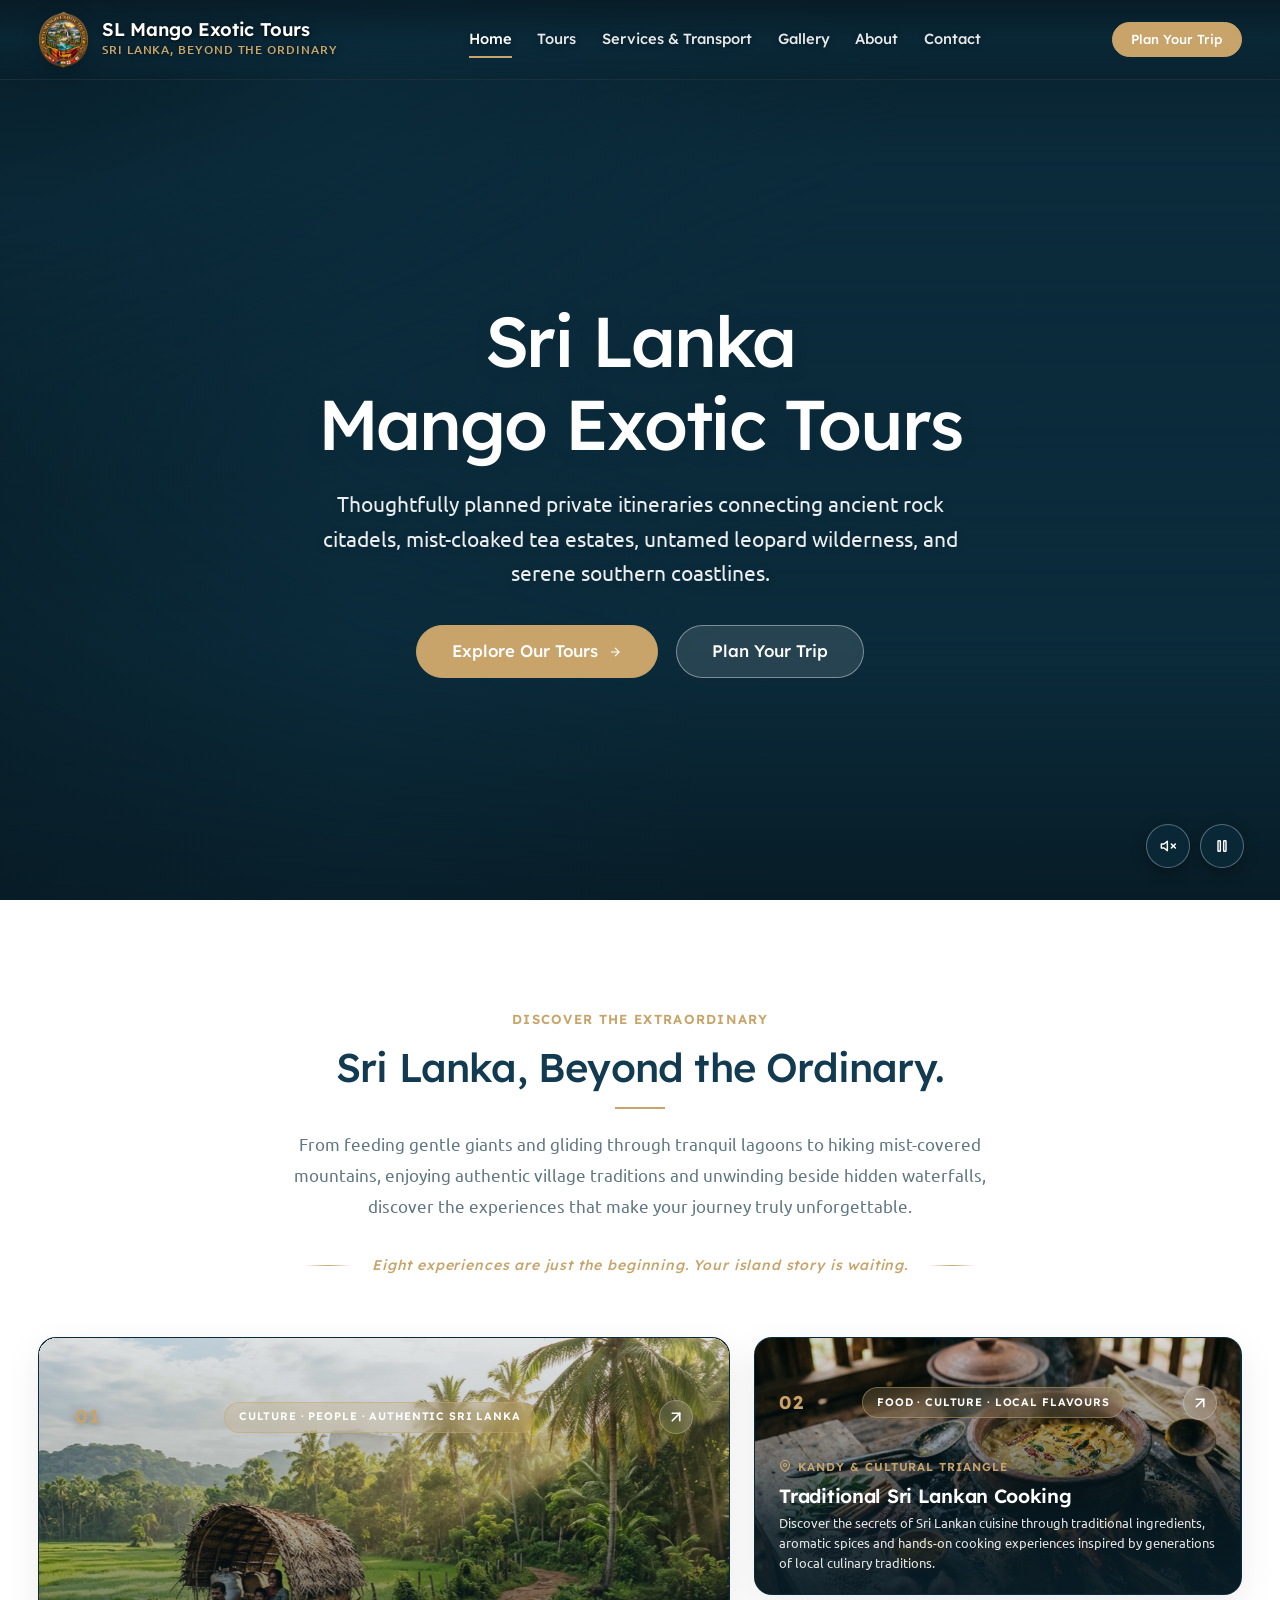
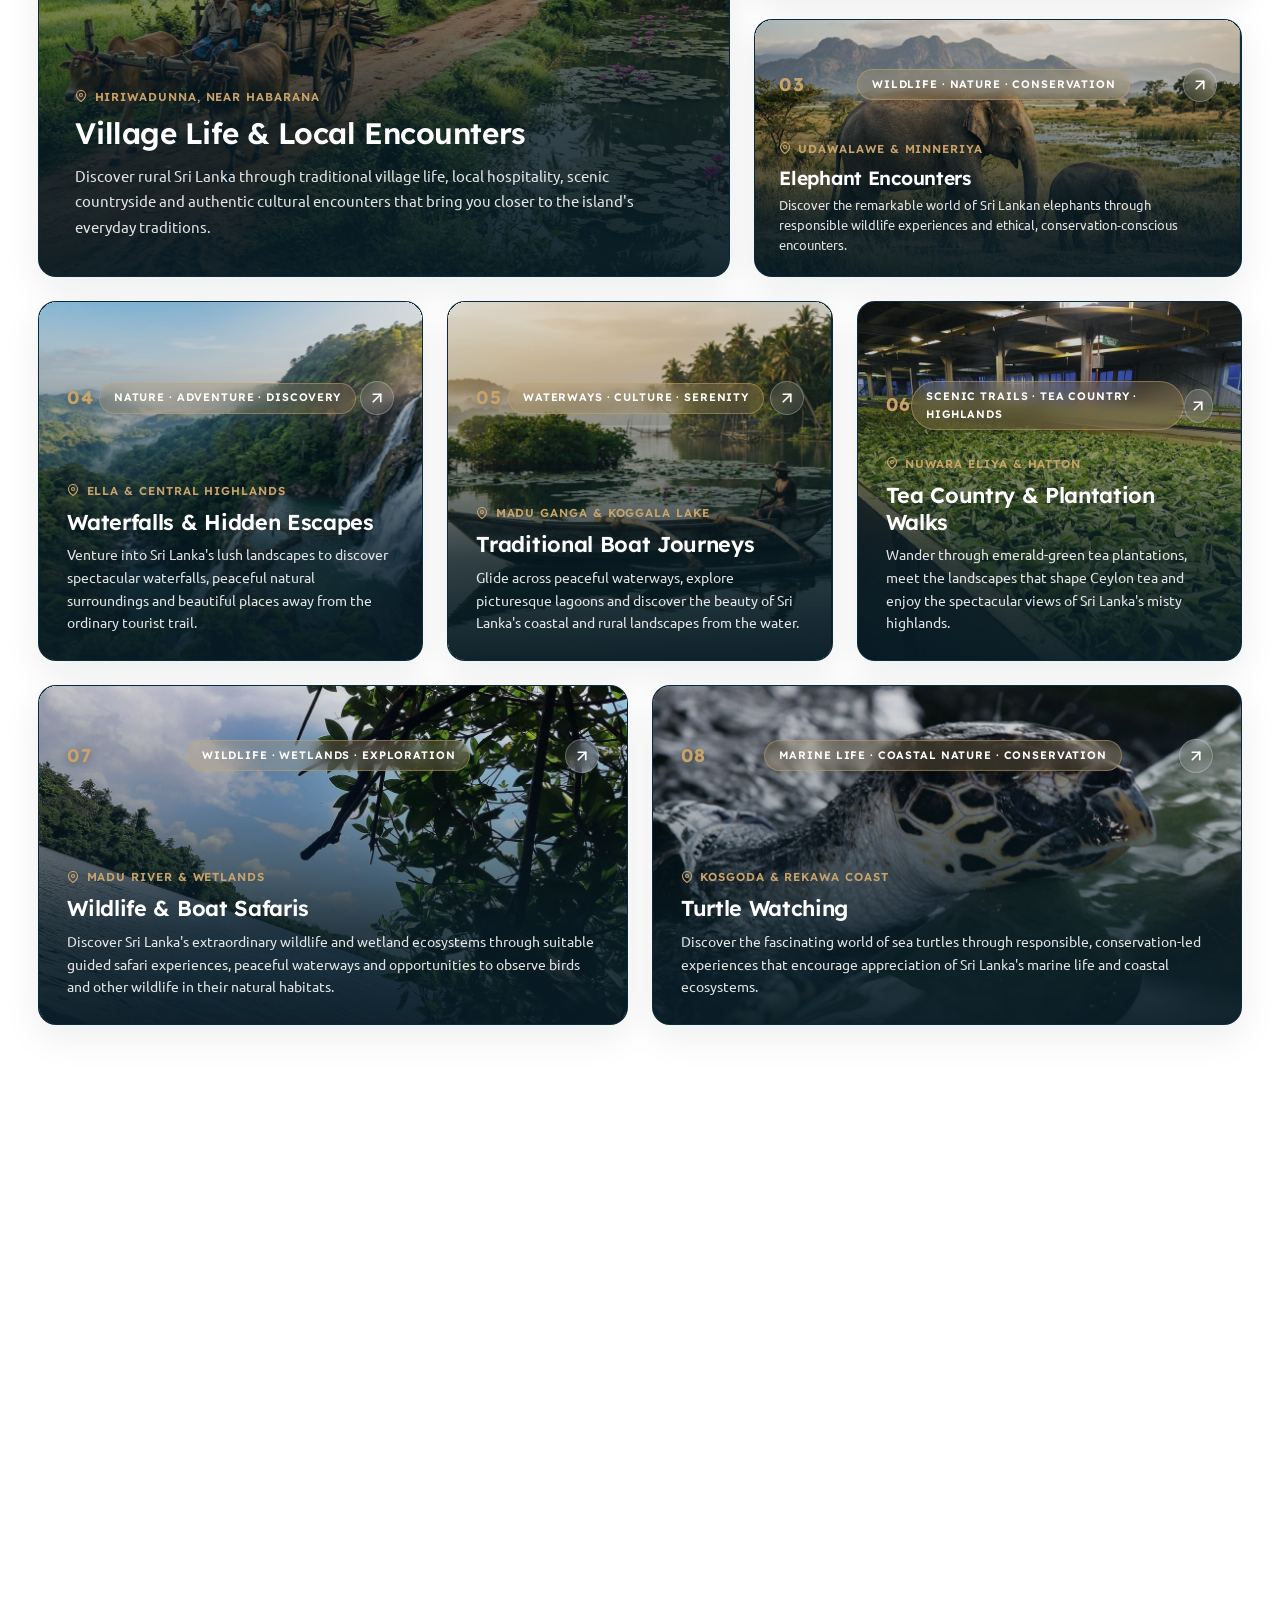
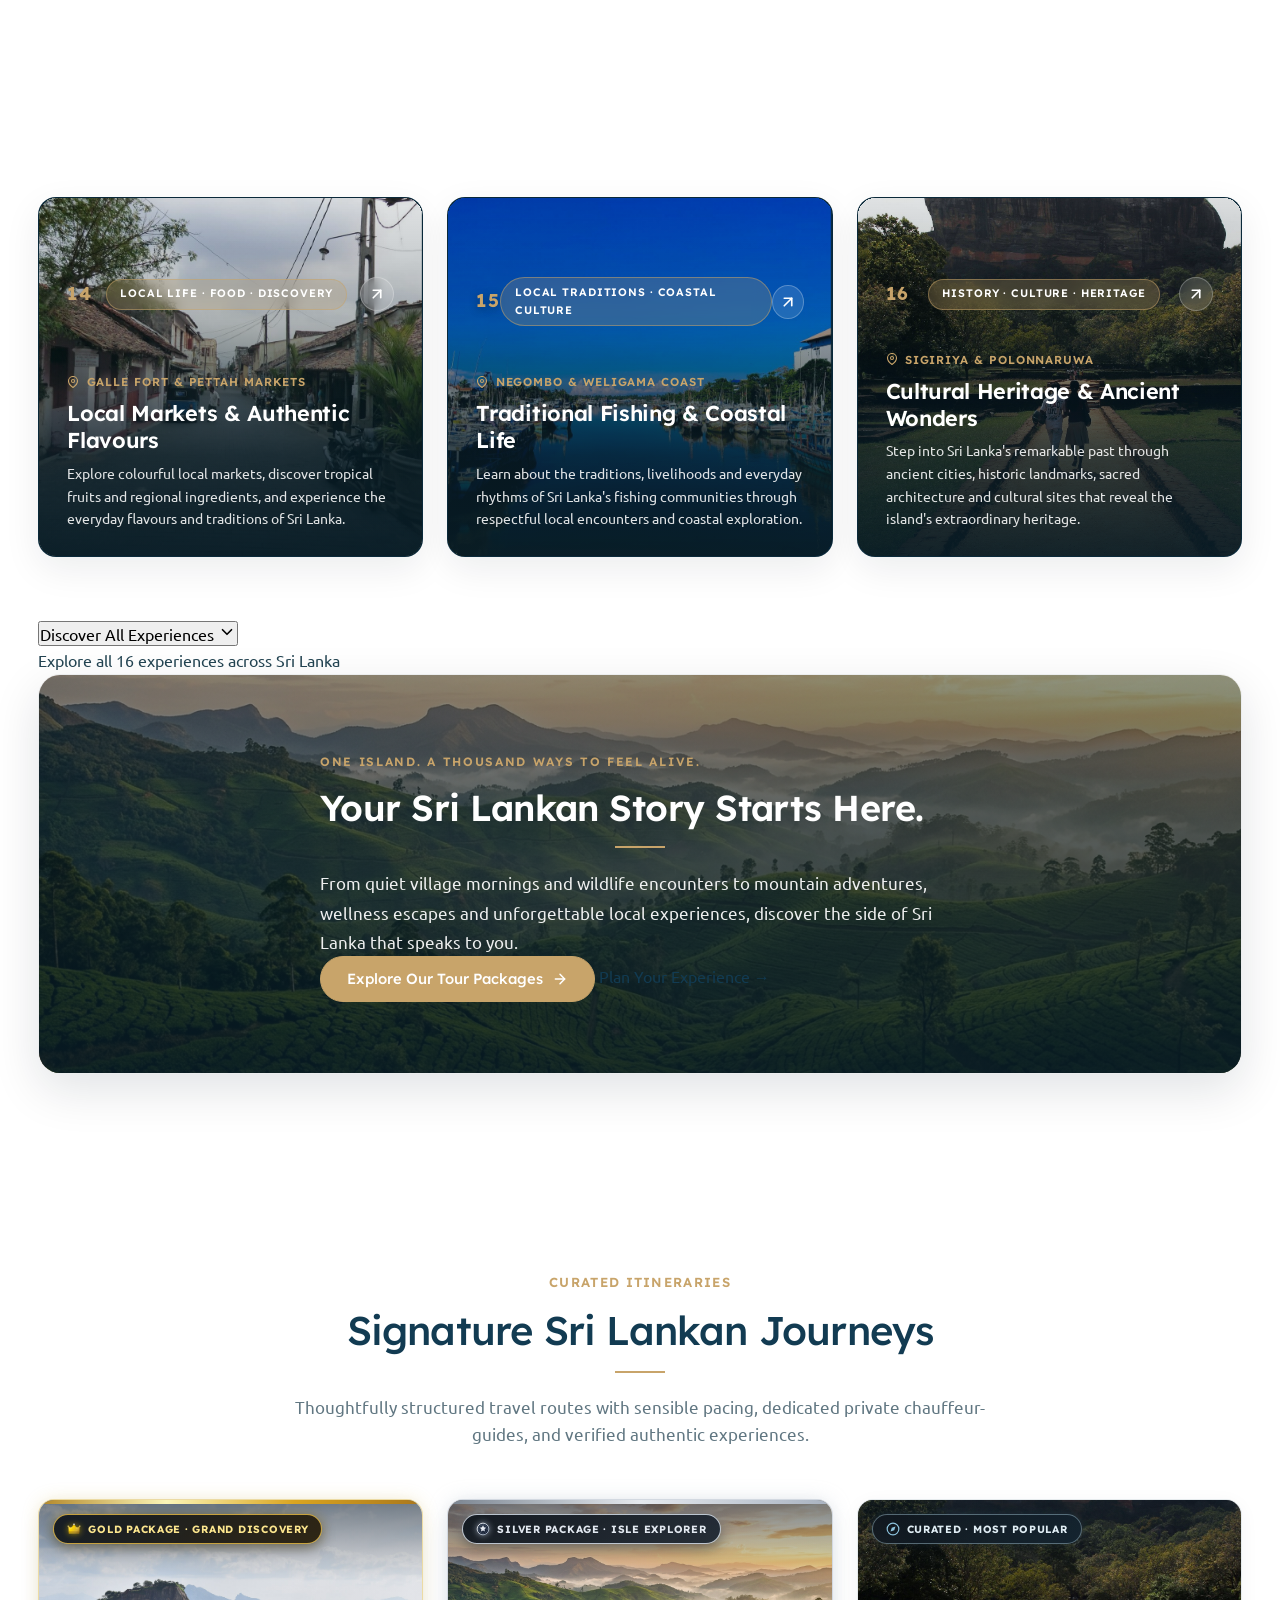
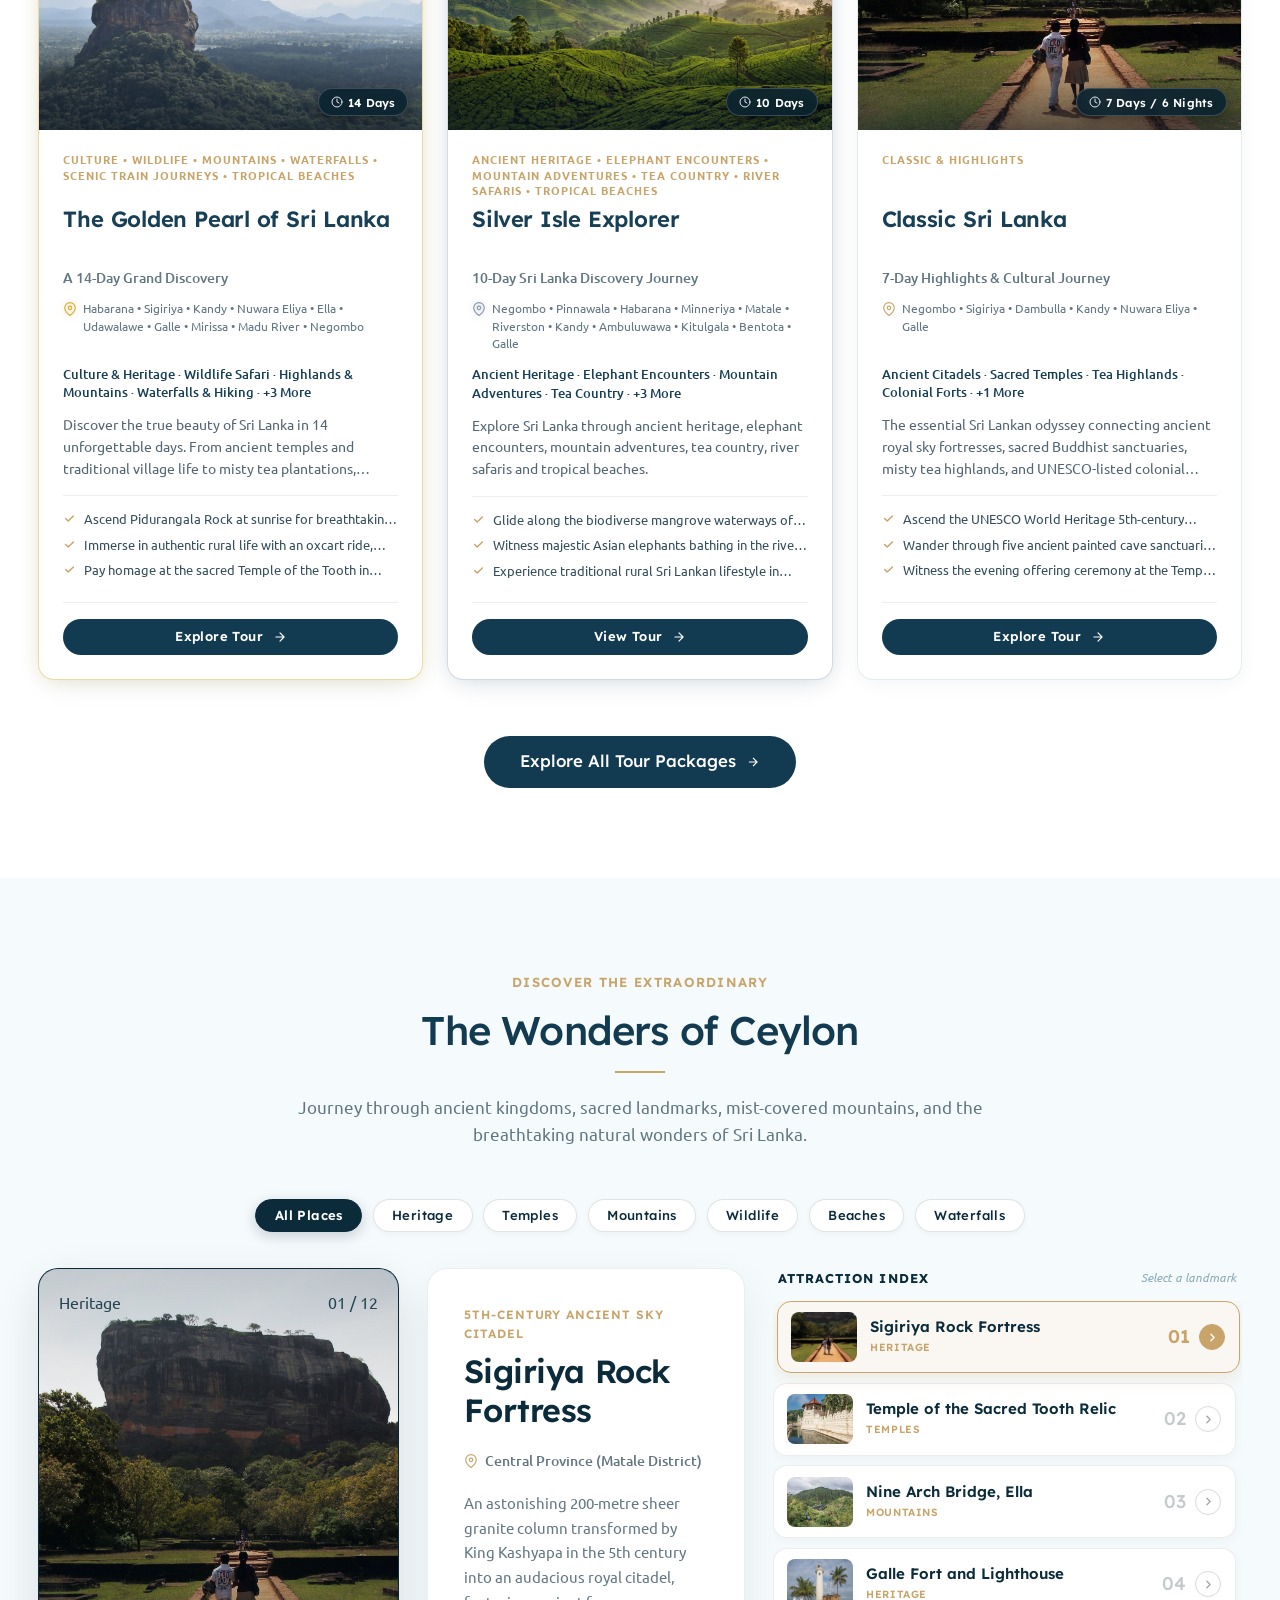
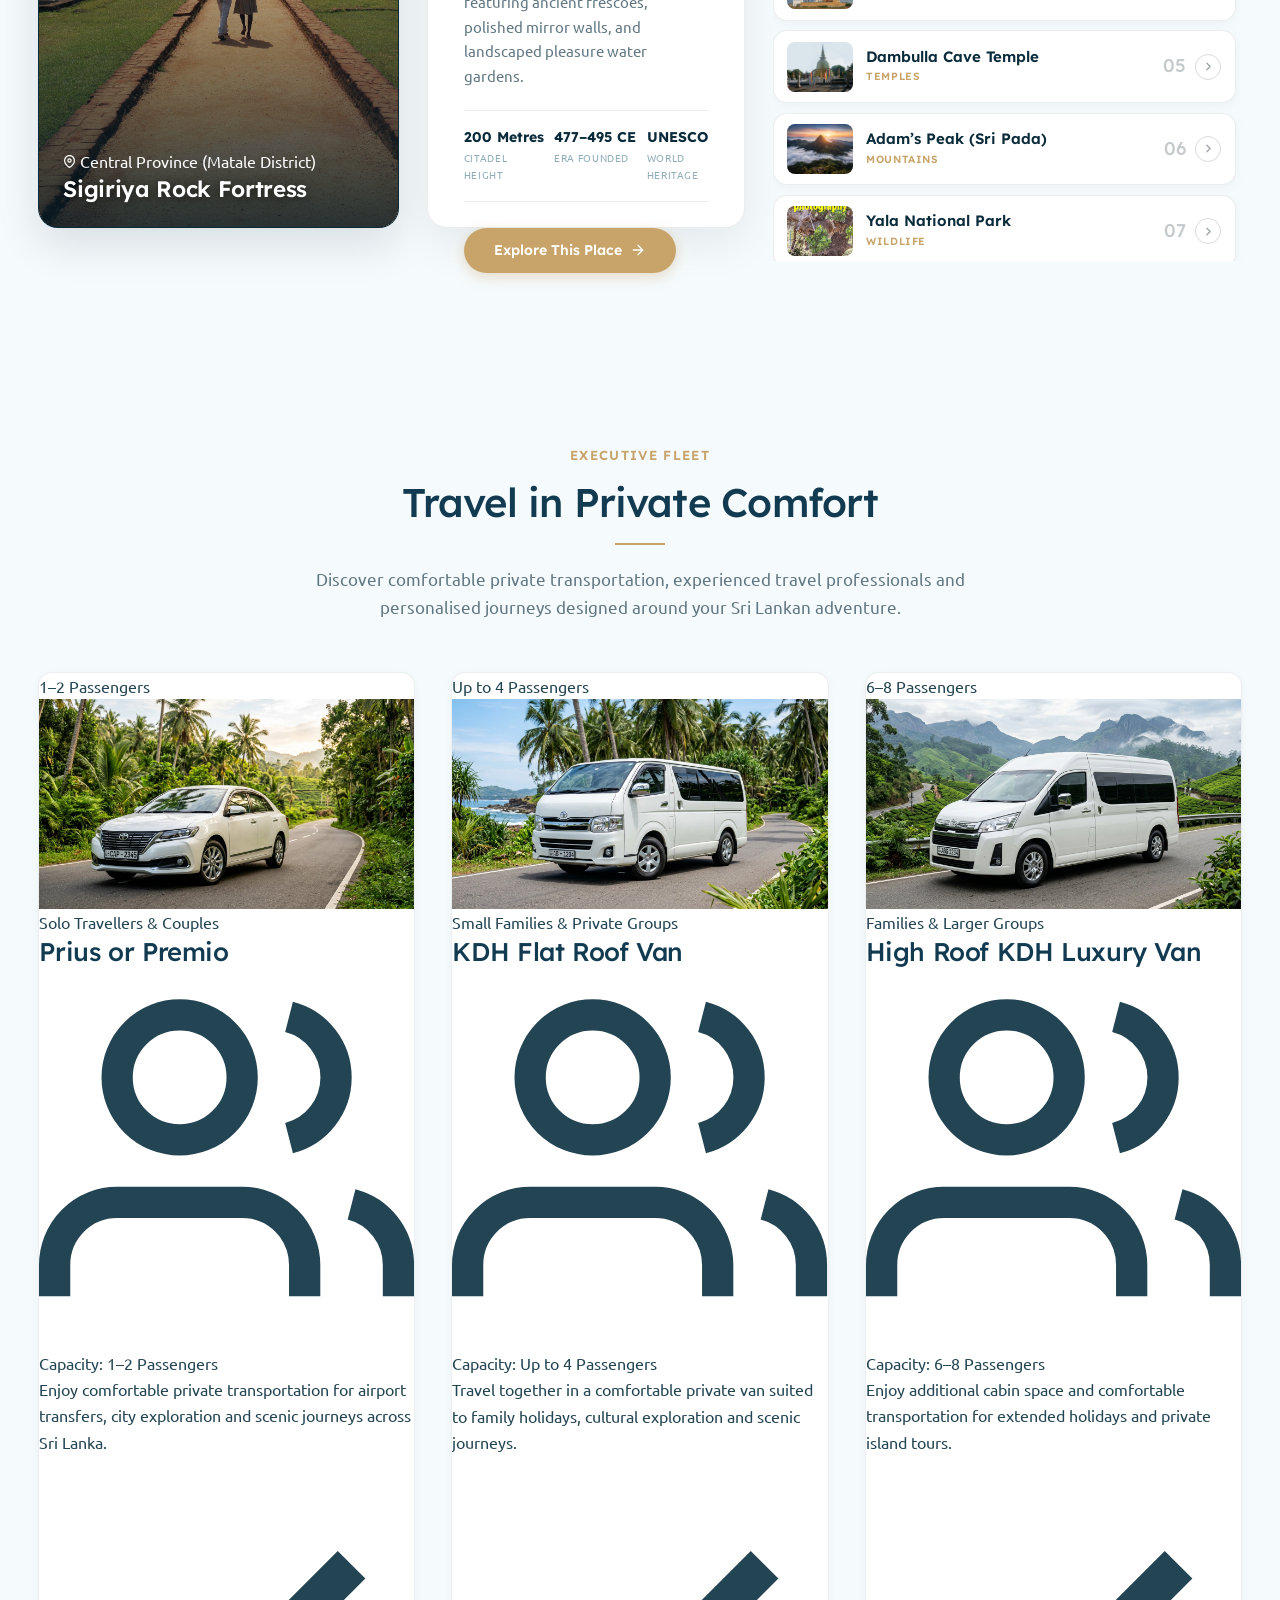
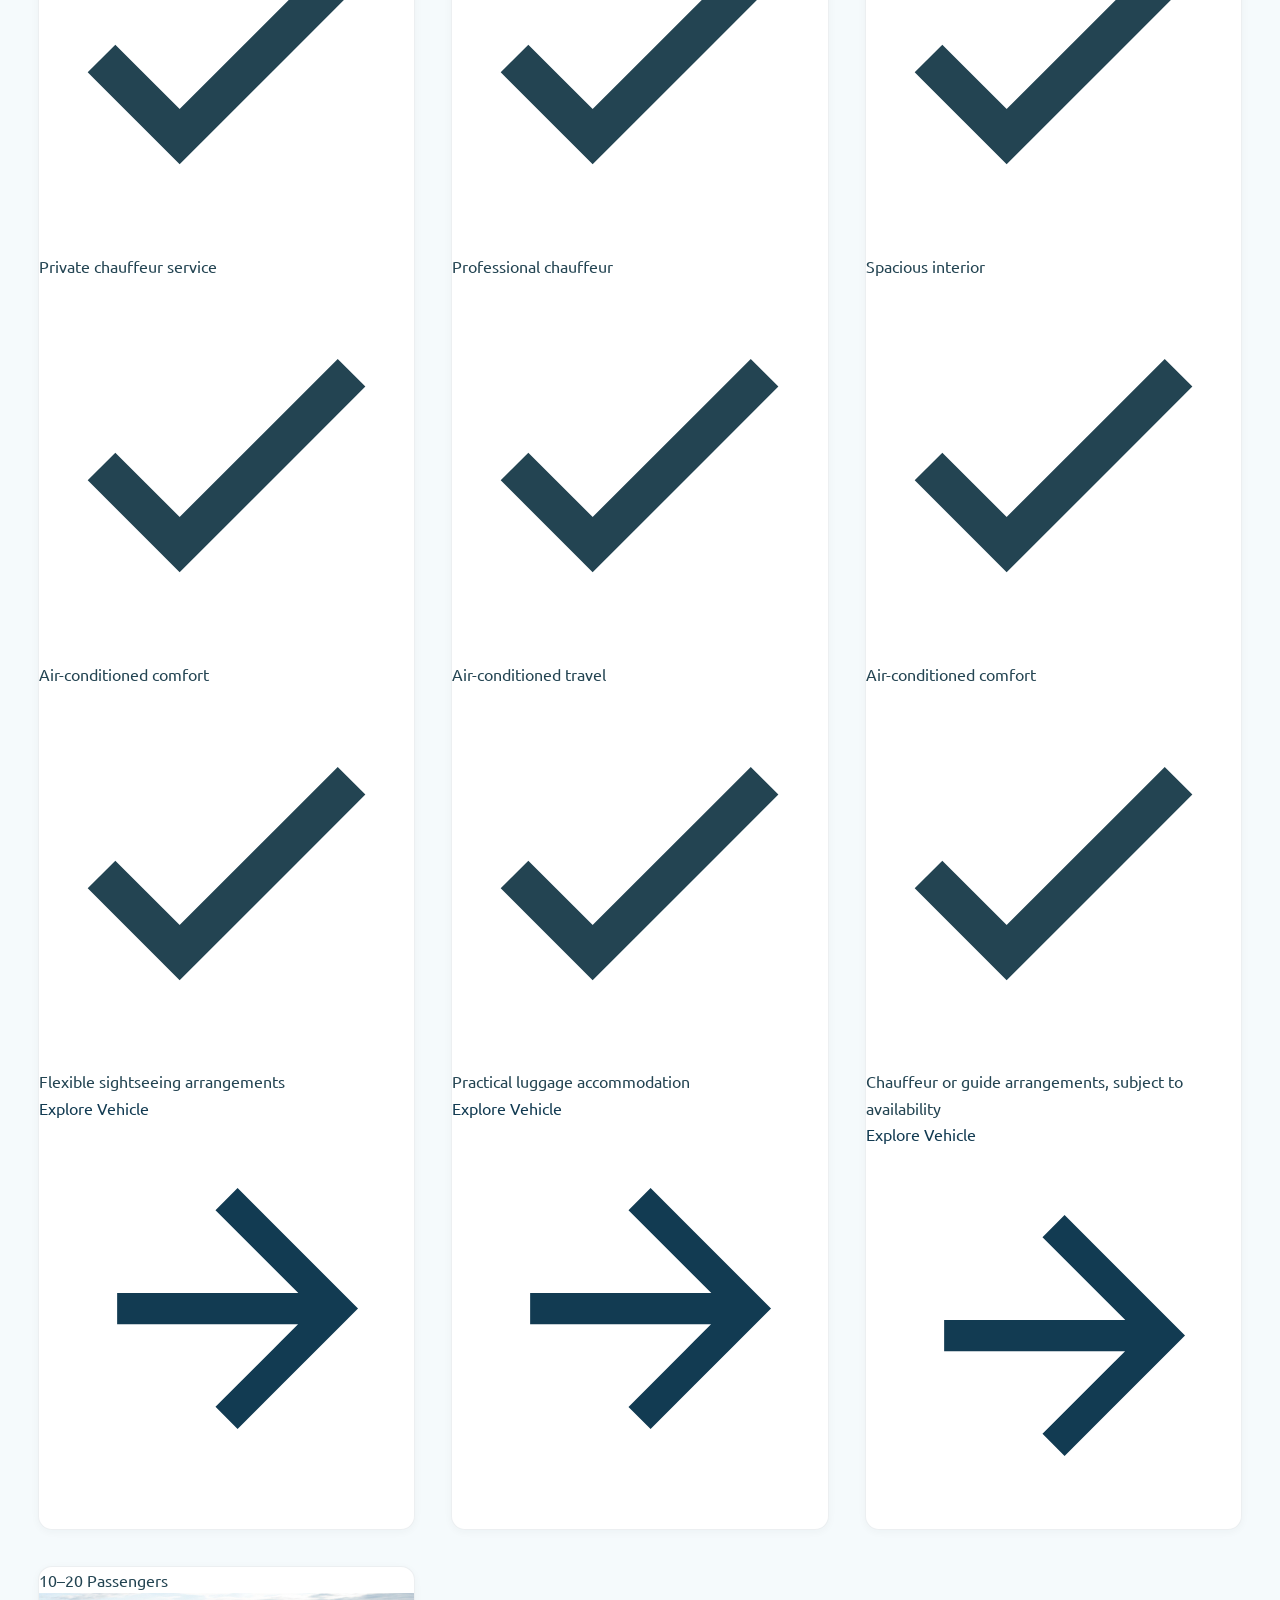
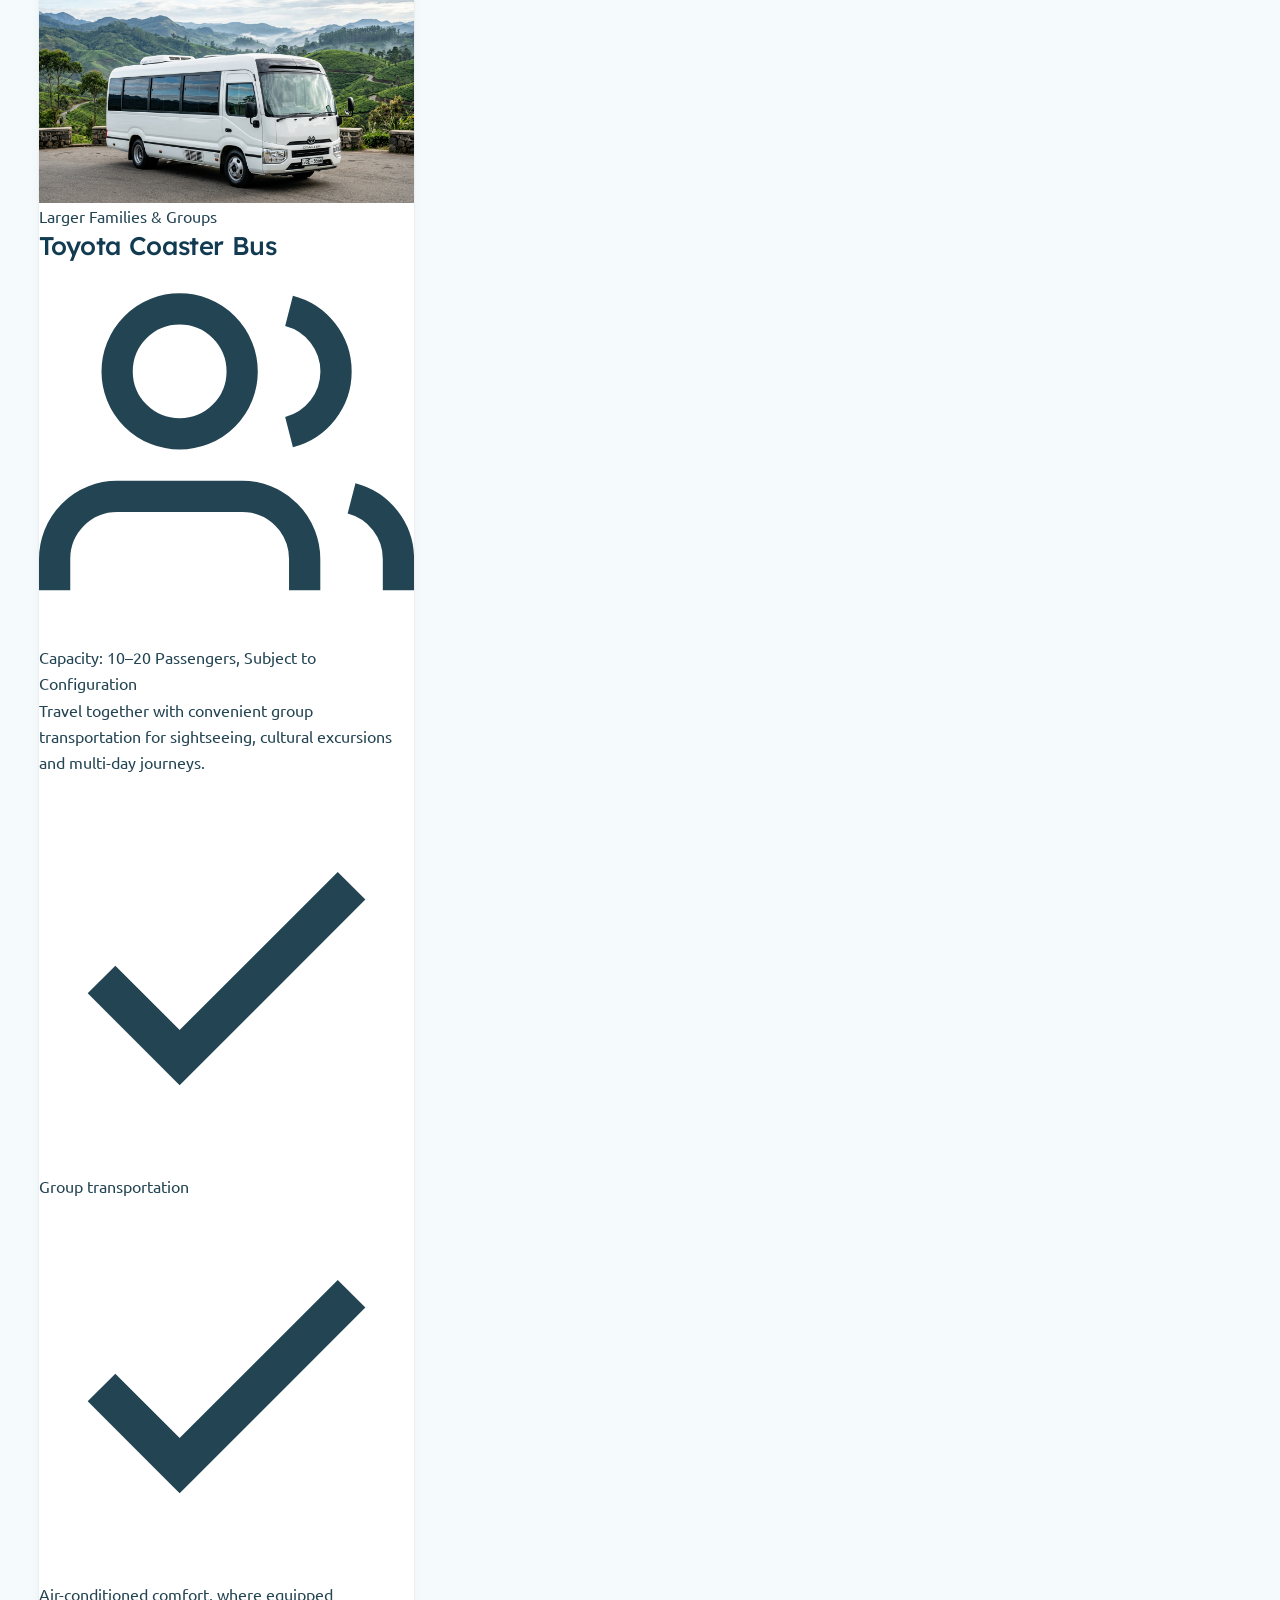
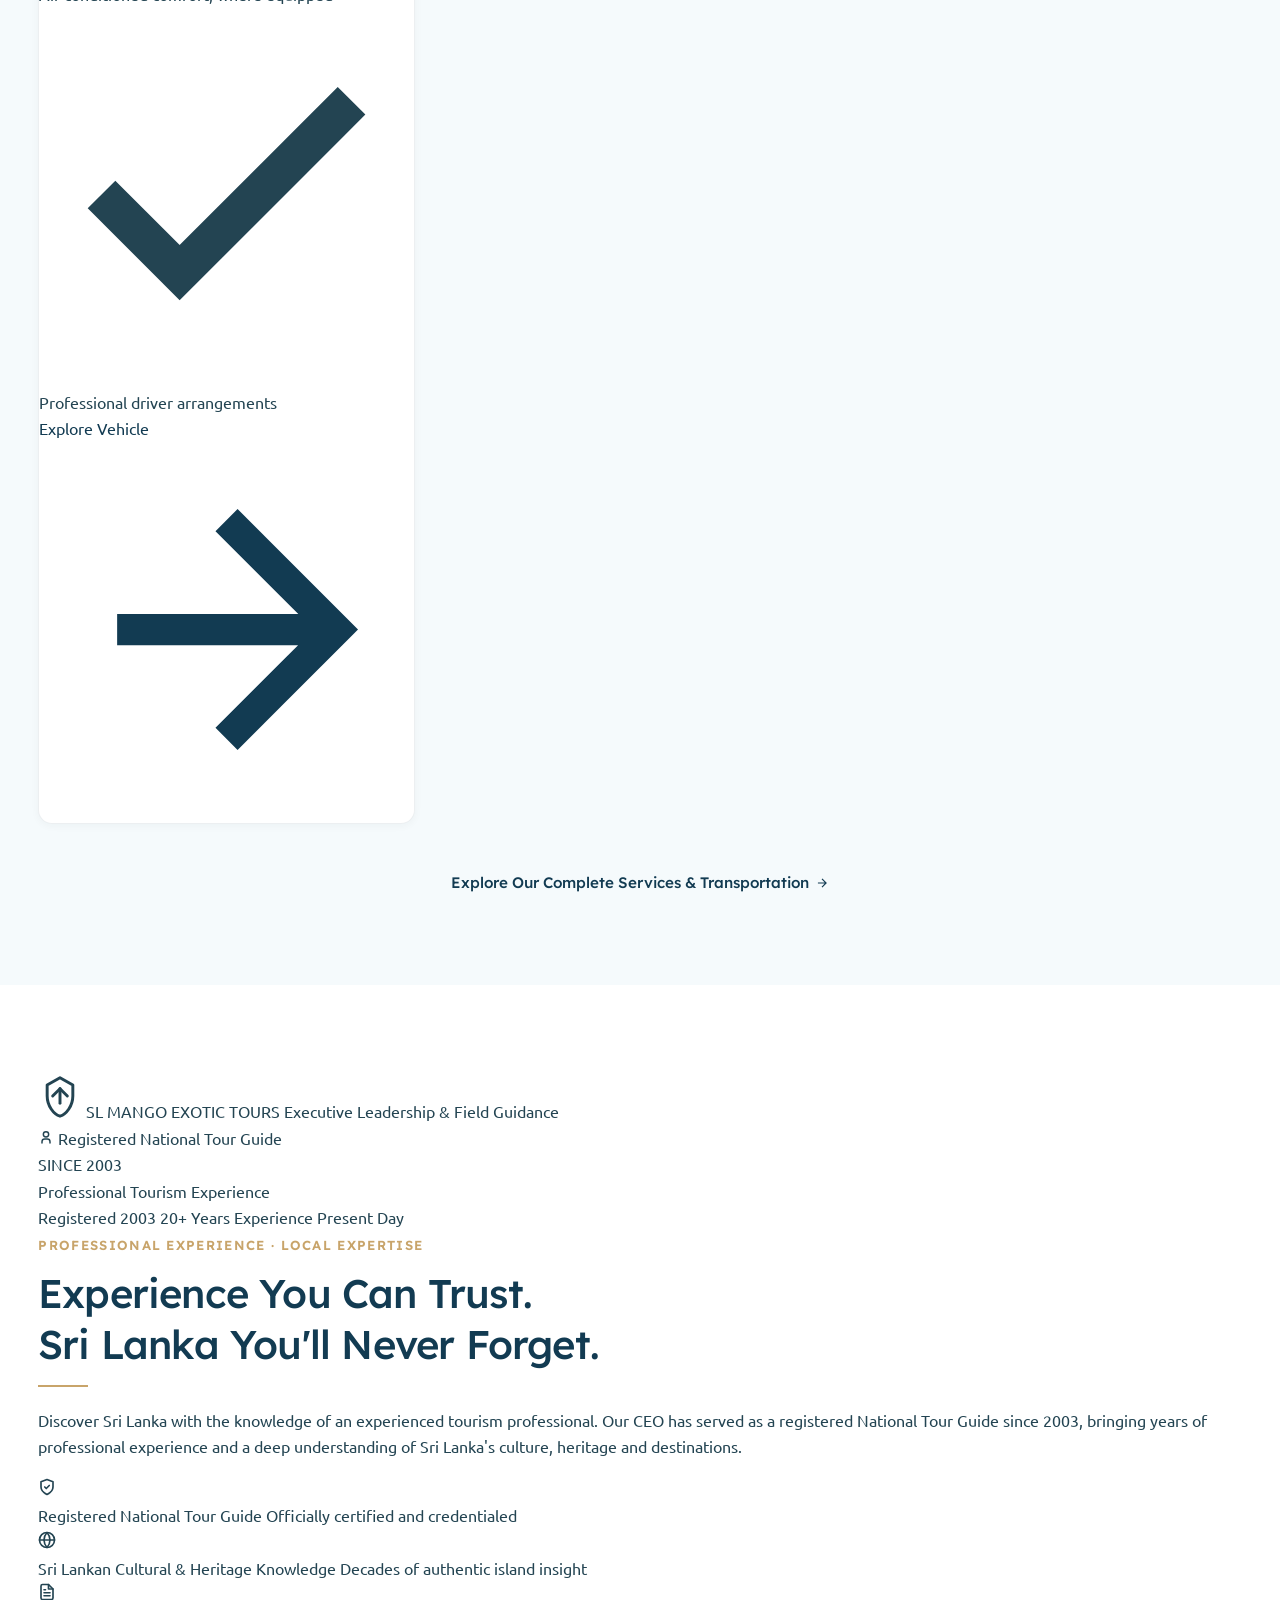
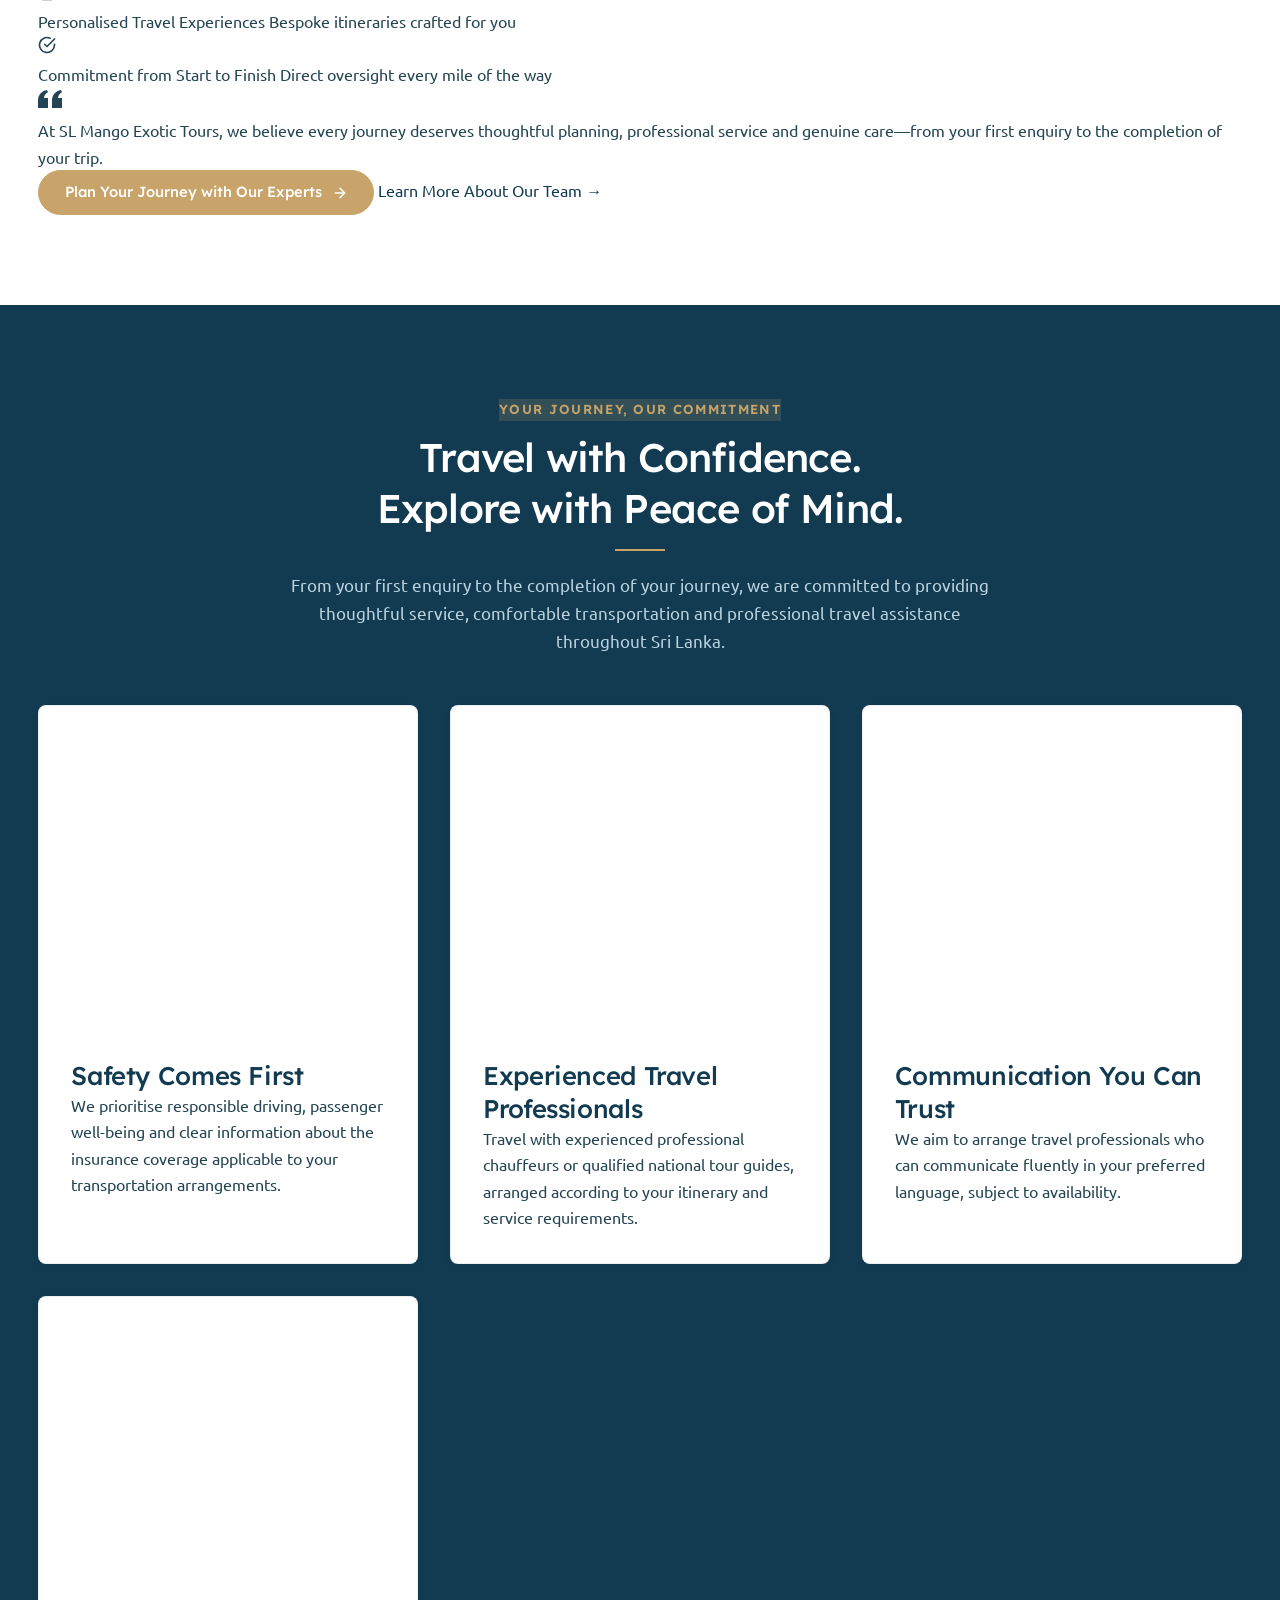
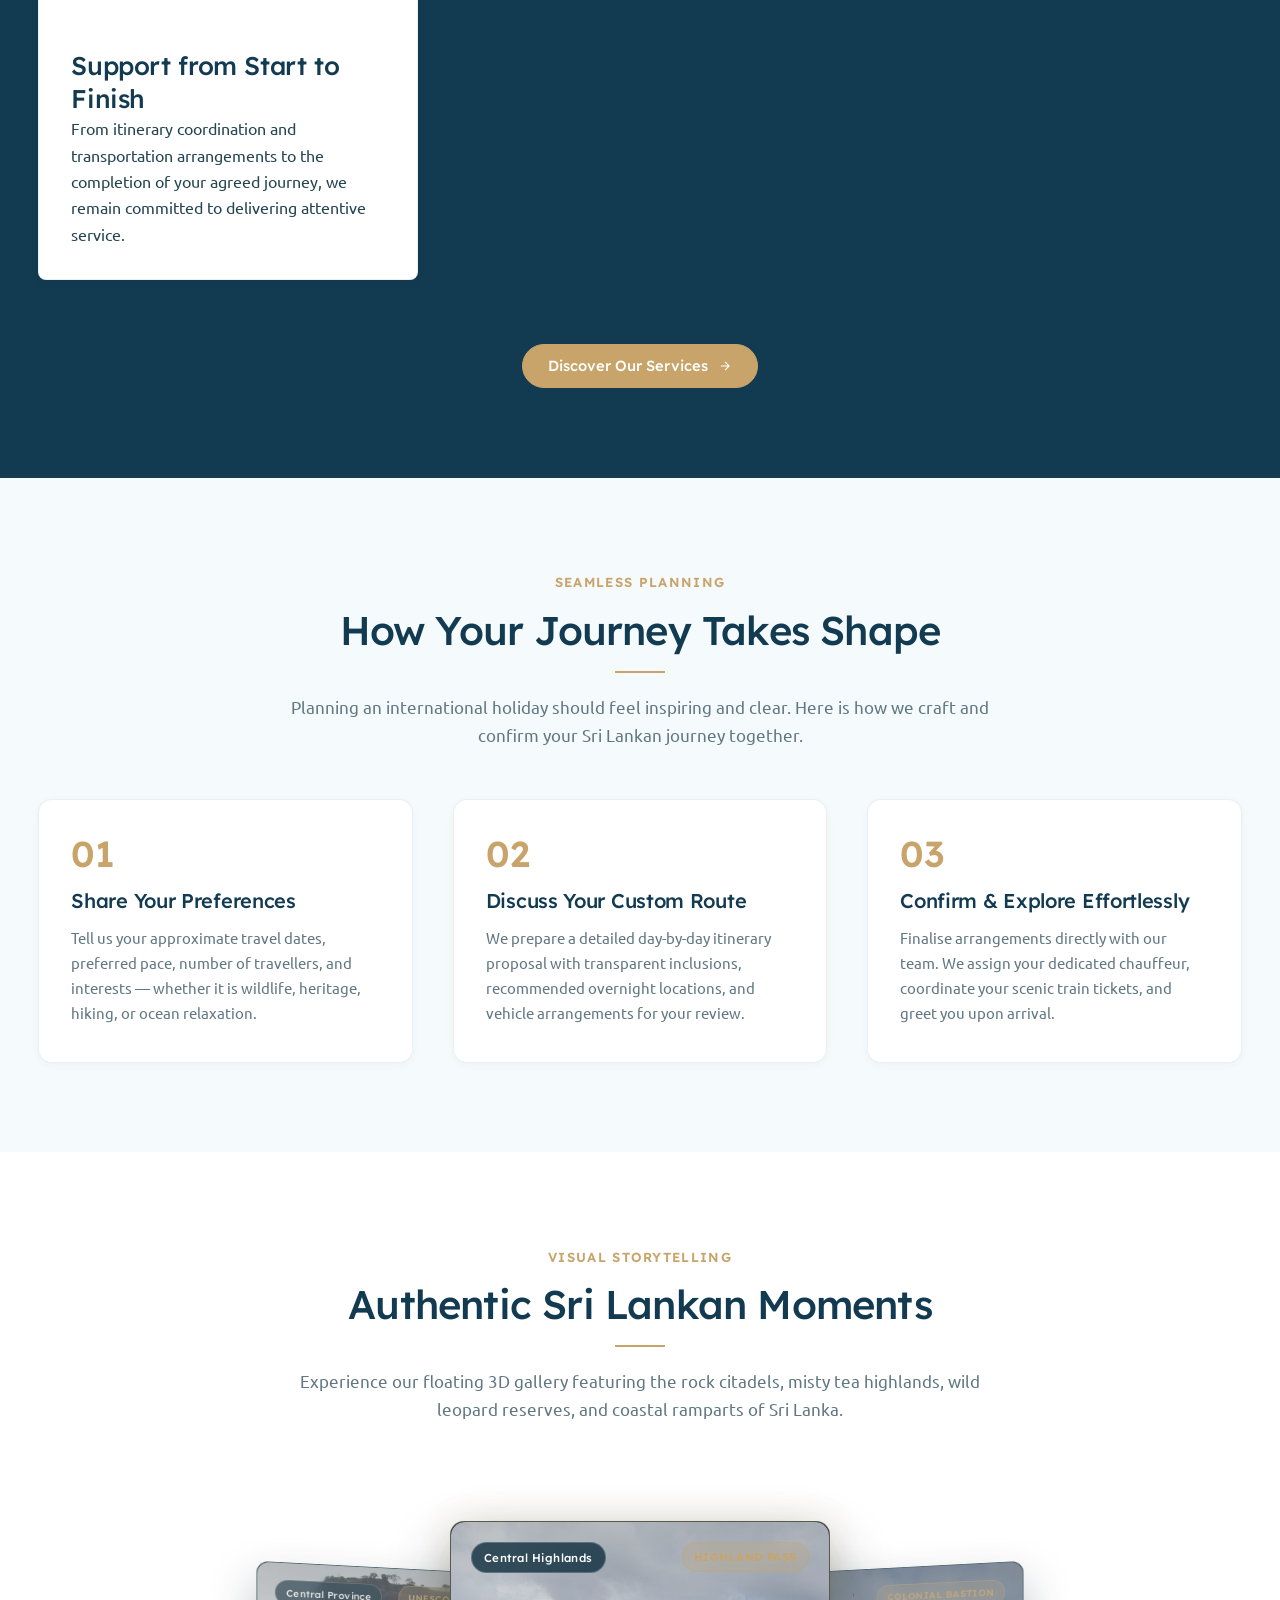
==== commit 2812276b: "Update website design and Silver Isle Explorer package" ====
--- a/index.html
+++ b/index.html
@@ -57,7 +57,7 @@
   <!-- ======================================================================
        GLOBAL HEADER & NAVIGATION
        ====================================================================== -->
-  <header class="site-header" role="banner">
+  <header class="site-header" role="banner" id="site-header">
     <div class="container header-container">
       <a href="index.html" class="brand-link" aria-label="SL Mango Exotic Tours Home">
         <img src="assets/images/logo.png" alt="SL Mango Exotic Tours Logo" class="brand-logo-img" width="54" height="54">
@@ -1538,6 +1538,7 @@
           <h4 class="footer-col-title">Popular Itineraries</h4>
           <ul class="footer-nav-list">
             <li><a href="tour-details.html?tour=golden-pearl-of-sri-lanka">The Golden Pearl of Sri Lanka (14D)</a></li>
+            <li><a href="tour-details.html?tour=silver-isle-explorer">Silver Isle Explorer (10D)</a></li>
             <li><a href="tour-details.html?tour=classic-sri-lanka">Classic Sri Lanka (7D)</a></li>
             <li><a href="tour-details.html?tour=tea-hills-ella">Tea Hills &amp; Ella (5D)</a></li>
             <li><a href="tour-details.html?tour=wildlife-safari">Wildlife Safari (6D)</a></li>
--- a/assets/css/styles.css
+++ b/assets/css/styles.css
@@ -200,7 +200,8 @@
 }
 
 /* --------------------------------------------------------------------------
-   03. HEADER & NAVIGATION
+   03. HEADER & NAVIGATION — MASTER GLOBAL LUXURY NAVBAR
+   Exact master navbar design from homepage preserved across all pages
    -------------------------------------------------------------------------- */
 .site-header {
   position: fixed;
@@ -209,35 +210,27 @@
   width: 100%;
   height: var(--header-height);
   z-index: 1050;
-  background-color: transparent;
-  transition: background var(--transition-medium), background-color var(--transition-medium), height var(--transition-medium), box-shadow var(--transition-medium), backdrop-filter var(--transition-medium);
-}
-
-.site-header:not(.scrolled):not(.header-solid) {
   background: linear-gradient(
     180deg,
-    rgba(8, 28, 38, 0.82) 0%,
-    rgba(11, 43, 59, 0.60) 50%,
-    rgba(11, 43, 59, 0.20) 85%,
+    rgba(8, 28, 38, 0.85) 0%,
+    rgba(11, 43, 59, 0.65) 50%,
+    rgba(11, 43, 59, 0.25) 85%,
     transparent 100%
   );
-  backdrop-filter: blur(6px);
-  -webkit-backdrop-filter: blur(6px);
+  backdrop-filter: blur(8px);
+  -webkit-backdrop-filter: blur(8px);
   border-bottom: 1px solid rgba(255, 255, 255, 0.08);
-}
-
+  transition: background var(--transition-medium), background-color var(--transition-medium), box-shadow var(--transition-medium), backdrop-filter var(--transition-medium);
+}
+
+/* Scrolled state: Preserves dark transparent navy and identical navbar height */
 .site-header.scrolled {
-  height: var(--header-height-scrolled);
-  background-color: rgba(255, 255, 255, 0.94);
-  backdrop-filter: blur(12px);
-  -webkit-backdrop-filter: blur(12px);
-  box-shadow: 0 4px 20px rgba(11, 43, 59, 0.06);
-  border-bottom: var(--border-subtle);
-}
-
-.site-header.header-solid {
-  background-color: #FFFFFF;
-  border-bottom: var(--border-subtle);
+  height: var(--header-height);
+  background: rgba(8, 28, 38, 0.92);
+  backdrop-filter: blur(14px);
+  -webkit-backdrop-filter: blur(14px);
+  box-shadow: 0 4px 20px rgba(0, 0, 0, 0.35);
+  border-bottom: 1px solid rgba(255, 255, 255, 0.1);
 }
 
 .header-container {
@@ -247,7 +240,7 @@
   height: 100%;
 }
 
-/* Brand Logo */
+/* Brand Logo & Typography */
 .brand-link {
   display: flex;
   align-items: center;
@@ -272,17 +265,6 @@
   filter: drop-shadow(0 4px 14px rgba(200, 164, 106, 0.5));
 }
 
-.brand-emblem {
-  width: 44px;
-  height: 44px;
-  flex-shrink: 0;
-  transition: transform var(--transition-fast);
-}
-
-.brand-link:hover .brand-emblem {
-  transform: scale(1.05) rotate(3deg);
-}
-
 .brand-text-block {
   display: flex;
   flex-direction: column;
@@ -293,24 +275,9 @@
   font-size: 1.15rem;
   font-weight: 600;
   letter-spacing: -0.01em;
-  color: var(--color-deep-navy);
+  color: #FFFFFF;
   line-height: 1.1;
-  
-}
-
-.site-header:not(.scrolled):not(.header-solid) .brand-name {
-  color: #FFFFFF;
   text-shadow: 0 2px 10px rgba(0, 0, 0, 0.5), 0 1px 3px rgba(0, 0, 0, 0.7);
-}
-
-.site-header:not(.scrolled):not(.header-solid) .brand-tagline {
-  color: var(--color-ceylon-gold);
-  text-shadow: 0 1px 6px rgba(0, 0, 0, 0.6);
-}
-
-.site-header:not(.scrolled):not(.header-solid) .nav-link {
-  color: rgba(255, 255, 255, 0.95);
-  text-shadow: 0 1px 6px rgba(0, 0, 0, 0.45);
 }
 
 .brand-tagline {
@@ -320,7 +287,7 @@
   letter-spacing: 0.08em;
   text-transform: uppercase;
   color: var(--color-ceylon-gold);
-
+  text-shadow: 0 1px 6px rgba(0, 0, 0, 0.6);
 }
 
 /* Nav Links */
@@ -334,15 +301,12 @@
   font-family: var(--font-heading);
   font-size: 0.92rem;
   font-weight: 500;
-  color: var(--color-ocean-navy);
+  color: rgba(255, 255, 255, 0.9);
   text-decoration: none;
   position: relative;
   padding: 0.4rem 0;
+  text-shadow: 0 1px 6px rgba(0, 0, 0, 0.45);
   transition: color var(--transition-fast);
-}
-
-.site-header:not(.scrolled):not(.header-solid) .nav-link {
-  color: rgba(255, 255, 255, 0.9);
 }
 
 .nav-link::after {
@@ -356,12 +320,8 @@
   transition: width var(--transition-fast);
 }
 
-.nav-link:hover, .nav-link.active {
-  color: var(--color-ceylon-gold);
-}
-
-.site-header:not(.scrolled):not(.header-solid) .nav-link:hover,
-.site-header:not(.scrolled):not(.header-solid) .nav-link.active {
+.nav-link:hover,
+.nav-link.active {
   color: #FFFFFF;
 }
 
@@ -375,6 +335,20 @@
   display: flex;
   align-items: center;
   gap: 1rem;
+}
+
+.header-cta-btn {
+  background-color: var(--color-ceylon-gold);
+  color: #FFFFFF;
+  border-color: var(--color-ceylon-gold);
+}
+
+.header-cta-btn:hover {
+  background-color: var(--color-ceylon-gold-hover);
+  border-color: var(--color-ceylon-gold-hover);
+  color: #FFFFFF;
+  transform: translateY(-2px);
+  box-shadow: 0 6px 16px rgba(200, 164, 106, 0.35);
 }
 
 /* Mobile Toggle */
@@ -399,23 +373,16 @@
   display: block;
   width: 24px;
   height: 2px;
-  background-color: var(--color-ocean-navy);
+  background-color: #FFFFFF;
   transition: transform var(--transition-fast), opacity var(--transition-fast), background-color var(--transition-fast);
 }
 
-.site-header:not(.scrolled):not(.header-solid) .mobile-menu-toggle span {
-  background-color: #FFFFFF;
-}
-
-.mobile-menu-toggle.is-active,
-.site-header .mobile-menu-toggle.is-active {
-  background-color: rgba(18, 59, 82, 0.08);
-}
-
-.mobile-menu-toggle.is-active span,
-.site-header .mobile-menu-toggle.is-active span,
-.site-header:not(.scrolled):not(.header-solid) .mobile-menu-toggle.is-active span {
-  background-color: var(--color-ocean-navy) !important;
+.mobile-menu-toggle.is-active {
+  background-color: rgba(255, 255, 255, 0.12);
+}
+
+.mobile-menu-toggle.is-active span {
+  background-color: #FFFFFF !important;
 }
 
 .mobile-menu-toggle.is-active span:nth-child(1) {
@@ -1110,149 +1077,340 @@
 }
 
 /* --------------------------------------------------------------------------
-   09. TOUR PACKAGES & TOUR CARDS
+   09. TOUR PACKAGES & TOUR CARDS — STANDARDIZED LUXURY DESIGN SYSTEM
    -------------------------------------------------------------------------- */
 .tours-grid {
   display: grid;
-  grid-template-columns: repeat(auto-fill, minmax(340px, 1fr));
-  gap: 2rem;
+  grid-template-columns: repeat(3, 1fr);
+  gap: 24px;
+  align-items: stretch;
 }
 
 .tour-card {
   background-color: #FFFFFF;
-  border-radius: var(--radius-lg);
+  border-radius: 16px;
   overflow: hidden;
-  border: var(--border-subtle);
-  box-shadow: var(--shadow-sm);
+  border: 1px solid rgba(18, 59, 82, 0.1);
+  box-shadow: 0 4px 20px -2px rgba(18, 59, 82, 0.06);
   display: flex;
   flex-direction: column;
-  transition: all var(--transition-medium);
+  height: 100%;
   position: relative;
+  transition: transform 300ms cubic-bezier(0.16, 1, 0.3, 1),
+              box-shadow 300ms ease,
+              border-color 300ms ease;
 }
 
 .tour-card:hover {
-  transform: translateY(-8px);
-  box-shadow: var(--shadow-hover);
+  transform: translateY(-5px);
+  box-shadow: 0 16px 36px -6px rgba(18, 59, 82, 0.16);
   border-color: rgba(200, 164, 106, 0.4);
 }
 
+/* 1. Destination Image Section */
 .tour-card-media {
   position: relative;
-  aspect-ratio: 16/10;
+  height: 230px;
+  min-height: 230px;
+  max-height: 230px;
   overflow: hidden;
-  background-color: var(--color-mist-grey);
+  background-color: #0F1E28;
 }
 
 .tour-card-media img {
   width: 100%;
   height: 100%;
   object-fit: cover;
-  transition: transform var(--transition-smooth);
+  display: block;
+  transition: transform 350ms cubic-bezier(0.16, 1, 0.3, 1);
 }
 
 .tour-card:hover .tour-card-media img {
   transform: scale(1.06);
 }
 
+.tour-card-media::after {
+  content: '';
+  position: absolute;
+  inset: 0;
+  background: linear-gradient(180deg, rgba(11, 25, 38, 0.55) 0%, rgba(11, 25, 38, 0.05) 35%, rgba(11, 25, 38, 0.05) 60%, rgba(11, 25, 38, 0.65) 100%);
+  pointer-events: none;
+  z-index: 1;
+}
+
+/* 2. Package Category Badge (Top-Left 14px) */
 .tour-card-badge {
   position: absolute;
-  top: 1rem;
-  left: 1rem;
-  z-index: 2;
-}
-
+  top: 14px;
+  left: 14px;
+  z-index: 3;
+  display: inline-flex;
+  align-items: center;
+  gap: 7px;
+  padding: 6px 13px;
+  height: 30px;
+  box-sizing: border-box;
+  border-radius: 9999px;
+  background: rgba(15, 23, 32, 0.92);
+  backdrop-filter: blur(8px);
+  -webkit-backdrop-filter: blur(8px);
+  font-family: var(--font-heading);
+  font-size: 10.5px;
+  font-weight: 700;
+  letter-spacing: 0.07em;
+  text-transform: uppercase;
+  white-space: nowrap;
+  line-height: 1;
+  pointer-events: auto;
+  transition: transform 250ms ease, box-shadow 250ms ease;
+}
+
+.tour-card-badge:hover {
+  transform: translateY(-1px);
+}
+
+.tour-card-badge .tour-badge-icon {
+  width: 14px;
+  height: 14px;
+  flex-shrink: 0;
+  display: block;
+}
+
+.tour-card-badge .tour-badge-text {
+  line-height: 1;
+}
+
+/* Gold Badge Variant */
+.tour-card-badge.tour-badge-gold {
+  background: linear-gradient(135deg, rgba(16, 23, 31, 0.95) 0%, rgba(42, 33, 14, 0.96) 100%);
+  border: 1.5px solid rgba(228, 185, 68, 0.85);
+  color: #FCE68E;
+  box-shadow: 0 4px 14px rgba(0, 0, 0, 0.45), 0 0 12px rgba(212, 175, 55, 0.35);
+}
+
+.tour-card-badge.tour-badge-gold .tour-badge-icon {
+  filter: drop-shadow(0 0 3px rgba(255, 215, 0, 0.6));
+}
+
+/* Silver Badge Variant */
+.tour-card-badge.tour-badge-silver {
+  background: linear-gradient(135deg, rgba(16, 23, 31, 0.95) 0%, rgba(32, 41, 52, 0.96) 100%);
+  border: 1.5px solid rgba(215, 225, 235, 0.85);
+  color: #E2E8F0;
+  box-shadow: 0 4px 14px rgba(0, 0, 0, 0.45), 0 0 12px rgba(200, 215, 230, 0.35);
+}
+
+.tour-card-badge.tour-badge-silver .tour-badge-icon {
+  filter: drop-shadow(0 0 3px rgba(220, 235, 255, 0.6));
+}
+
+/* Standard / Curated Packages Badge Variant */
+.tour-card-badge.tour-badge-standard {
+  background: linear-gradient(135deg, rgba(16, 23, 31, 0.92) 0%, rgba(20, 36, 48, 0.94) 100%);
+  border: 1.5px solid rgba(142, 172, 185, 0.55);
+  color: #E0EDF4;
+  box-shadow: 0 4px 14px rgba(0, 0, 0, 0.38), 0 0 8px rgba(100, 160, 200, 0.2);
+}
+
+.tour-card-badge.tour-badge-standard .tour-badge-icon {
+  color: #8EC4DE;
+}
+
+/* 3. Duration Badge (Bottom-Right 14px) */
 .tour-card-duration {
   position: absolute;
-  bottom: 1rem;
-  right: 1rem;
-  background-color: rgba(11, 43, 59, 0.85);
+  bottom: 14px;
+  right: 14px;
+  z-index: 3;
+  display: inline-flex;
+  align-items: center;
+  gap: 5px;
+  padding: 5px 12px;
+  height: 28px;
+  box-sizing: border-box;
+  border-radius: 9999px;
+  background: rgba(11, 35, 48, 0.9);
   backdrop-filter: blur(6px);
-  color: #FFFFFF;
-  padding: 0.35rem 0.85rem;
-  border-radius: var(--radius-full);
-  font-family: var(--font-heading);
-  font-size: 0.78rem;
+  -webkit-backdrop-filter: blur(6px);
+  border: 1px solid rgba(255, 255, 255, 0.18);
+  color: #FFFFFF;
+  font-family: var(--font-heading);
+  font-size: 11.5px;
+  font-weight: 600;
+  letter-spacing: 0.02em;
+  line-height: 1;
+  box-shadow: 0 4px 12px rgba(0, 0, 0, 0.35);
+}
+
+.tour-card-duration .tour-duration-icon {
+  width: 12px;
+  height: 12px;
+  color: #E2E8F0;
+  flex-shrink: 0;
+}
+
+/* Card Body & Internal Section Alignment */
+.tour-card-body {
+  padding: 22px 24px 24px;
+  display: flex;
+  flex-direction: column;
+  flex: 1 1 auto;
+}
+
+/* 4. Experience Category Labels */
+.tour-card-category {
+  font-size: 10.5px;
+  font-weight: 700;
+  text-transform: uppercase;
+  letter-spacing: 1px;
+  line-height: 1.45;
+  color: #C8A46A;
+  min-height: 48px;
+  display: flex;
+  align-items: flex-start;
+  margin-bottom: 6px;
+}
+
+/* 5. Main Tour Package Title */
+.tour-card-title {
+  font-size: 22px;
+  font-weight: 600;
+  color: #173F55;
+  line-height: 1.25;
+  min-height: 56px;
+  display: flex;
+  align-items: flex-start;
+  margin-bottom: 4px;
+  letter-spacing: -0.01em;
+}
+
+/* 6. Tour Subtitle */
+.tour-card-subtitle {
+  font-size: 14px;
   font-weight: 500;
-  z-index: 2;
-}
-
-.tour-card-body {
-  padding: 1.75rem;
-  display: flex;
-  flex-direction: column;
-  flex-grow: 1;
-}
-
-.tour-card-category {
-  font-size: 0.78rem;
-  font-weight: 600;
-  text-transform: uppercase;
-  letter-spacing: 0.08em;
-  color: var(--color-ceylon-gold);
-  margin-bottom: 0.45rem;
-}
-
-.tour-card-title {
-  font-size: 1.38rem;
-  font-weight: 500;
-  color: var(--color-ocean-navy);
-  margin-bottom: 0.65rem;
-  line-height: 1.3;
-}
-
+  color: #617782;
+  line-height: 1.4;
+  min-height: 22px;
+  display: flex;
+  align-items: center;
+  margin-bottom: 12px;
+}
+
+/* 7. Destination Itinerary (Route) */
 .tour-card-route {
-  font-size: 0.84rem;
-  color: var(--color-text-light);
-  margin-bottom: 0.85rem;
-  display: flex;
-  align-items: center;
-  gap: 0.4rem;
-}
-
-.tour-card-route svg {
-  flex-shrink: 0;
+  font-size: 12px;
+  color: #617782;
+  line-height: 1.45;
+  min-height: 52px;
+  display: flex;
+  align-items: flex-start;
+  gap: 6px;
+  margin-bottom: 12px;
+}
+
+.tour-card-route .tour-route-icon {
   width: 14px;
   height: 14px;
-  color: var(--color-ceylon-gold);
-}
-
+  flex-shrink: 0;
+  margin-top: 2px;
+  color: #C8A46A;
+}
+
+.tour-card-route .tour-route-text {
+  flex: 1;
+}
+
+/* 8. Tour Experience Highlights */
+.tour-card-experience-highlights {
+  font-size: 13px;
+  font-weight: 500;
+  color: #173F55;
+  line-height: 1.45;
+  min-height: 38px;
+  display: flex;
+  align-items: center;
+  margin-bottom: 12px;
+}
+
+.tour-card-experience-highlights .experience-highlights-text {
+  display: -webkit-box;
+  -webkit-line-clamp: 2;
+  -webkit-box-orient: vertical;
+  overflow: hidden;
+}
+
+/* 9. Short Tour Description */
 .tour-card-desc {
-  font-size: 0.92rem;
-  color: var(--color-text-muted);
+  font-size: 13.5px;
+  color: #526672;
   line-height: 1.6;
-  margin-bottom: 1.25rem;
-  flex-grow: 1;
-}
-
-.tour-card-highlights {
-  border-top: var(--border-subtle);
-  padding-top: 1rem;
-  margin-bottom: 1.25rem;
-}
-
-.tour-highlight-item {
-  font-size: 0.85rem;
-  color: var(--color-text-main);
-  margin-bottom: 0.4rem;
+  min-height: 65px;
+  margin-bottom: 16px;
+  display: -webkit-box;
+  -webkit-line-clamp: 3;
+  -webkit-box-orient: vertical;
+  overflow: hidden;
+}
+
+/* 10. Existing Inclusions or Package Features */
+.tour-card-features {
+  border-top: 1px solid rgba(18, 59, 82, 0.08);
+  padding-top: 14px;
+  margin-bottom: 18px;
+  display: flex;
+  flex-direction: column;
+  gap: 8px;
+  min-height: 88px;
+}
+
+.tour-card-feature-item {
+  font-size: 12.5px;
+  color: #334E5C;
+  line-height: 1.4;
   display: flex;
   align-items: flex-start;
-  gap: 0.5rem;
-  line-height: 1.45;
-}
-
-.tour-highlight-item::before {
-  content: '•';
-  color: var(--color-ceylon-gold);
-  font-weight: bold;
-}
-
+  gap: 8px;
+}
+
+.tour-card-feature-item .feature-bullet-icon {
+  width: 13px;
+  height: 13px;
+  flex-shrink: 0;
+  margin-top: 2px;
+  color: #C8A46A;
+}
+
+.tour-card-feature-item .feature-bullet-text {
+  display: -webkit-box;
+  -webkit-line-clamp: 1;
+  -webkit-box-orient: vertical;
+  overflow: hidden;
+}
+
+/* 11. Existing Call-to-Action Buttons */
 .tour-card-footer {
-  display: flex;
-  align-items: center;
-  justify-content: space-between;
-  border-top: var(--border-subtle);
-  padding-top: 1.15rem;
   margin-top: auto;
+  padding-top: 16px;
+  border-top: 1px solid rgba(18, 59, 82, 0.08);
+}
+
+.tour-card-footer .tour-explore-btn {
+  width: 100%;
+  display: flex;
+  align-items: center;
+  justify-content: center;
+  padding: 10px 18px;
+  border-radius: 9999px;
+  font-family: var(--font-heading);
+  font-size: 13px;
+  font-weight: 600;
+  letter-spacing: 0.03em;
+  transition: all 250ms ease;
+}
+
+.tour-card-footer .tour-explore-btn:hover {
+  transform: translateY(-2px);
+  box-shadow: 0 6px 18px rgba(18, 59, 82, 0.25);
 }
 
 /* Category Filter Tabs */
@@ -4028,10 +4186,15 @@
   }
 }
 
-/* Gold Tour Package Luxury Styling */
+/* Gold Tour Package Luxury Card Styling */
 .tour-card.tour-card-gold-package {
   border: 1.5px solid rgba(212, 175, 55, 0.45);
   box-shadow: 0 10px 30px -10px rgba(18, 59, 82, 0.12), 0 0 18px -2px rgba(212, 175, 55, 0.25);
+}
+
+.tour-card.tour-card-gold-package:hover {
+  border-color: rgba(228, 185, 68, 0.85);
+  box-shadow: 0 18px 42px -10px rgba(18, 59, 82, 0.18), 0 0 26px 2px rgba(212, 175, 55, 0.35);
 }
 
 .tour-card.tour-card-gold-package::before {
@@ -4042,53 +4205,330 @@
   right: 0;
   height: 4px;
   background: linear-gradient(90deg, #B38728, #FBF5B7, #DAA520, #AA771C);
-  z-index: 3;
-}
-
-.tour-card.tour-card-gold-package .tour-card-route svg {
+  z-index: 4;
+}
+
+.tour-card.tour-card-gold-package .tour-card-route .tour-route-icon {
   color: #D4AF37;
   filter: drop-shadow(0 0 3px rgba(212, 175, 55, 0.5));
 }
 
-.badge.tour-card-badge-gold {
+/* Silver Tour Package Luxury Card Styling */
+.tour-card.tour-card-silver-package {
+  border: 1.5px solid rgba(175, 186, 201, 0.55);
+  box-shadow: 0 10px 30px -10px rgba(18, 59, 82, 0.12), 0 0 20px -2px rgba(176, 190, 204, 0.38);
+}
+
+.tour-card.tour-card-silver-package:hover {
+  border-color: rgba(210, 220, 235, 0.85);
+  box-shadow: 0 18px 42px -10px rgba(18, 59, 82, 0.18), 0 0 26px 2px rgba(195, 208, 222, 0.5);
+}
+
+.tour-card.tour-card-silver-package::before {
+  content: '';
+  position: absolute;
+  top: 0;
+  left: 0;
+  right: 0;
+  height: 4px;
+  background: linear-gradient(90deg, #7A8490, #E5E9EE, #A8B2C0, #FFFFFF, #6C7682);
+  background-size: 200% 100%;
+  animation: silverGlintBar 6s linear infinite;
+  z-index: 4;
+}
+
+.tour-card.tour-card-silver-package .tour-card-route .tour-route-icon {
+  color: #8C99A8;
+  filter: drop-shadow(0 0 3px rgba(168, 178, 193, 0.65));
+}
+
+@keyframes silverGlintBar {
+  0% { background-position: 100% 0; }
+  100% { background-position: -100% 0; }
+}
+
+/* Dedicated Silver Hero Coin Emblem */
+.silver-hero-coin-container {
   display: inline-flex;
   align-items: center;
-  gap: 0.45rem;
-  background: linear-gradient(135deg, rgba(14, 25, 36, 0.92) 0%, rgba(42, 32, 14, 0.94) 100%);
-  color: #FFE680;
-  border: 1.5px solid rgba(255, 215, 0, 0.75);
-  box-shadow: 0 4px 15px rgba(0, 0, 0, 0.4), 0 0 14px rgba(212, 175, 55, 0.45);
+  gap: 0.85rem;
+  margin-bottom: 0.85rem;
+  background: rgba(14, 25, 36, 0.6);
+  padding: 0.45rem 1.15rem 0.45rem 0.55rem;
+  border-radius: var(--radius-full);
+  border: 1px solid rgba(210, 220, 235, 0.35);
   backdrop-filter: blur(8px);
   -webkit-backdrop-filter: blur(8px);
-  padding: 0.38rem 0.85rem;
+  box-shadow: 0 4px 18px rgba(0, 0, 0, 0.3), 0 0 15px rgba(180, 195, 215, 0.25);
+}
+
+.silver-hero-coin-img {
+  width: 52px;
+  height: 52px;
+  flex-shrink: 0;
+  border-radius: 50%;
+  filter: drop-shadow(0 4px 10px rgba(0, 0, 0, 0.5)) drop-shadow(0 0 8px rgba(230, 240, 255, 0.6));
+  animation: silverCoinGlint 4.5s ease-in-out infinite;
+  transition: transform 0.3s ease;
+}
+
+.silver-hero-coin-img:hover {
+  transform: scale(1.12) rotate(6deg);
+}
+
+.silver-hero-coin-text {
+  display: flex;
+  flex-direction: column;
+}
+
+.silver-hero-coin-collection {
+  font-family: var(--font-heading);
+  font-size: 0.72rem;
+  font-weight: 700;
+  color: #E2E8F0;
+  text-transform: uppercase;
+  letter-spacing: 0.1em;
+}
+
+.silver-hero-coin-title {
+  font-family: var(--font-heading);
+  font-size: 0.92rem;
+  font-weight: 600;
+  color: #FFFFFF;
+  letter-spacing: 0.02em;
+}
+
+/* Guide Selection Section */
+.guide-selection-section {
+  margin-top: 2.5rem;
+  margin-bottom: 2rem;
+  padding: 2.25rem 2rem;
+  background: #FFFFFF;
+  border-radius: var(--radius-lg);
+  border: var(--border-subtle);
+  border-left: 4px solid #8C99A8;
+  box-shadow: var(--shadow-sm);
+}
+
+.guide-options-grid {
+  display: grid;
+  grid-template-columns: repeat(auto-fit, minmax(280px, 1fr));
+  gap: 1.5rem;
+  margin-top: 1.5rem;
+}
+
+.guide-option-card {
+  background: var(--color-cloud-white);
+  border: 1.5px solid rgba(18, 59, 82, 0.08);
+  border-radius: var(--radius-md);
+  padding: 1.5rem;
+  display: flex;
+  flex-direction: column;
+  transition: transform var(--transition-fast), border-color var(--transition-fast), box-shadow var(--transition-fast);
+  position: relative;
+}
+
+.guide-option-card:hover {
+  transform: translateY(-3px);
+  border-color: #8C99A8;
+  box-shadow: var(--shadow-md);
+}
+
+.guide-option-header {
+  display: flex;
+  align-items: center;
+  gap: 0.85rem;
+  margin-bottom: 1rem;
+}
+
+.guide-option-icon {
+  width: 44px;
+  height: 44px;
+  border-radius: 50%;
+  background: linear-gradient(135deg, #123B52 0%, #2A333E 100%);
+  color: #FFFFFF;
+  display: flex;
+  align-items: center;
+  justify-content: center;
+  flex-shrink: 0;
+  box-shadow: 0 4px 10px rgba(18, 59, 82, 0.2);
+}
+
+.guide-option-title {
+  font-family: var(--font-heading);
+  font-size: 1.05rem;
+  font-weight: 600;
+  color: var(--color-ocean-navy);
+  margin: 0;
+}
+
+.guide-option-badge {
+  font-size: 0.72rem;
+  font-weight: 600;
+  text-transform: uppercase;
+  letter-spacing: 0.05em;
+  color: #6C7A89;
+}
+
+.guide-option-list {
+  list-style: none;
+  padding: 0;
+  margin: 0 0 1rem 0;
+  flex-grow: 1;
+}
+
+.guide-option-list li {
+  position: relative;
+  padding-left: 1.35rem;
+  margin-bottom: 0.65rem;
+  font-size: 0.9rem;
+  line-height: 1.5;
+  color: var(--color-text-main);
+}
+
+.guide-option-list li::before {
+  content: "✓";
+  position: absolute;
+  left: 0;
+  color: var(--color-jungle-green);
+  font-weight: bold;
+}
+
+.guide-option-notice {
+  font-size: 0.82rem;
+  color: var(--color-text-muted);
+  font-style: italic;
+  margin-top: 1rem;
+  padding-top: 0.75rem;
+  border-top: 1px dashed rgba(18, 59, 82, 0.14);
+}
+
+/* Accommodation Section */
+.accommodation-section-box {
+  margin-top: 2.5rem;
+  margin-bottom: 2rem;
+  padding: 2.25rem 2rem;
+  background: #FFFFFF;
+  border-radius: var(--radius-lg);
+  border: var(--border-subtle);
+  border-left: 4px solid #8C99A8;
+  box-shadow: var(--shadow-sm);
+}
+
+.accommodation-tier-grid {
+  display: grid;
+  grid-template-columns: repeat(auto-fit, minmax(220px, 1fr));
+  gap: 1.25rem;
+  margin-top: 1.5rem;
+}
+
+.accommodation-tier-card {
+  background: var(--color-cloud-white);
+  border-radius: var(--radius-md);
+  padding: 1.25rem;
+  border: 1px solid rgba(18, 59, 82, 0.08);
+  display: flex;
+  flex-direction: column;
+  transition: transform var(--transition-fast), border-color var(--transition-fast);
+}
+
+.accommodation-tier-card.included {
+  border-color: #8C99A8;
+  background: linear-gradient(135deg, #F8FAFC 0%, #EEF2F7 100%);
+  box-shadow: 0 4px 12px rgba(140, 153, 168, 0.16);
+}
+
+.accommodation-tier-card:hover {
+  transform: translateY(-2px);
+  border-color: #8C99A8;
+}
+
+.accommodation-tier-tag {
+  font-size: 0.72rem;
+  font-weight: 700;
+  text-transform: uppercase;
+  letter-spacing: 0.05em;
+  padding: 0.25rem 0.65rem;
   border-radius: var(--radius-full);
+  display: inline-block;
+  align-self: flex-start;
+  margin-bottom: 0.5rem;
+}
+
+.accommodation-tier-tag.included-tag {
+  background: #123B52;
+  color: #FFFFFF;
+}
+
+.accommodation-tier-tag.upgrade-tag {
+  background: rgba(200, 164, 106, 0.18);
+  color: #8A6828;
+}
+
+.accommodation-tier-title {
+  font-family: var(--font-heading);
+  font-size: 0.98rem;
   font-weight: 600;
-  letter-spacing: 0.05em;
-  font-size: 0.76rem;
-  text-transform: uppercase;
-  transition: transform var(--transition-fast), box-shadow var(--transition-fast);
-}
-
-.badge.tour-card-badge-gold:hover {
-  transform: scale(1.05);
-  box-shadow: 0 6px 20px rgba(0, 0, 0, 0.45), 0 0 18px rgba(255, 215, 0, 0.65);
-}
-
-.gold-badge-crown-icon {
-  width: 17px;
-  height: 17px;
+  color: var(--color-ocean-navy);
+  margin-bottom: 0.35rem;
+}
+
+.accommodation-tier-desc {
+  font-size: 0.84rem;
+  color: var(--color-text-muted);
+  line-height: 1.45;
+  margin: 0;
+}
+
+/* Pricing Guidance Callout Box */
+.pricing-guidance-box {
+  background: #FDF9F2;
+  border: 1px solid rgba(200, 164, 106, 0.45);
+  border-left: 4px solid var(--color-ceylon-gold);
+  border-radius: var(--radius-md);
+  padding: 1.25rem 1.5rem;
+  margin-top: 1.5rem;
+  display: flex;
+  gap: 1rem;
+  align-items: flex-start;
+}
+
+.pricing-guidance-box svg {
+  color: var(--color-ceylon-gold);
   flex-shrink: 0;
-  filter: drop-shadow(0 1px 2px rgba(0, 0, 0, 0.4)) drop-shadow(0 0 4px rgba(255, 215, 0, 0.55));
-  animation: goldCrownGlint 4s ease-in-out infinite;
-}
-
-@keyframes goldCrownGlint {
-  0%, 100% {
-    transform: rotate(0deg) scale(1);
-    filter: drop-shadow(0 1px 2px rgba(0, 0, 0, 0.4)) drop-shadow(0 0 3px rgba(255, 215, 0, 0.4));
+  margin-top: 0.15rem;
+}
+
+.pricing-guidance-content {
+  font-size: 0.88rem;
+  color: var(--color-text-main);
+  line-height: 1.55;
+}
+
+.pricing-guidance-content strong {
+  color: var(--color-ocean-navy);
+}
+
+/* Two-column sub-grid inside enquiry form */
+.form-row-2col {
+  display: grid;
+  grid-template-columns: 1fr 1fr;
+  gap: 1rem;
+}
+
+@media (max-width: 640px) {
+  .form-row-2col {
+    grid-template-columns: 1fr;
   }
-  50% {
-    transform: rotate(-3deg) scale(1.08);
-    filter: drop-shadow(0 1px 2px rgba(0, 0, 0, 0.5)) drop-shadow(0 0 8px rgba(255, 220, 100, 0.85));
+  .silver-hero-coin-container {
+    padding: 0.35rem 0.85rem 0.35rem 0.45rem;
   }
-}
+  .silver-hero-coin-img {
+    width: 42px;
+    height: 42px;
+  }
+  .guide-options-grid,
+  .accommodation-tier-grid {
+    grid-template-columns: 1fr;
+  }
+}
--- a/assets/css/responsive.css
+++ b/assets/css/responsive.css
@@ -2,6 +2,16 @@
    SL MANGO EXOTIC TOURS — RESPONSIVE & PRINT STYLESHEET
    Mobile, Tablet, Desktop fluid breakpoints, reduced motion, and print
    ========================================================================== */
+
+/* --------------------------------------------------------------------------
+   00. TABLET & LAPTOP GRID SYSTEM (<= 1199px)
+   -------------------------------------------------------------------------- */
+@media (max-width: 1199px) {
+  .tours-grid {
+    grid-template-columns: repeat(2, 1fr);
+    gap: 20px;
+  }
+}
 
 /* --------------------------------------------------------------------------
    01. TABLET BREAKPOINTS (<= 1024px)
@@ -153,8 +163,11 @@
     width: min(85vw, 360px);
     height: 100vh;
     height: 100dvh;
-    background-color: #FFFFFF;
-    box-shadow: -10px 0 35px rgba(11, 43, 59, 0.22);
+    background: rgba(11, 43, 59, 0.96);
+    backdrop-filter: blur(16px);
+    -webkit-backdrop-filter: blur(16px);
+    border-left: 1px solid rgba(255, 255, 255, 0.1);
+    box-shadow: -10px 0 35px rgba(0, 0, 0, 0.5);
     flex-direction: column;
     align-items: flex-start;
     padding: calc(var(--header-height) + 1.5rem) 2rem 2.5rem;
@@ -171,11 +184,11 @@
   }
 
   .nav-link {
-    color: var(--color-ocean-navy) !important;
+    color: #FFFFFF !important;
     font-size: 1.15rem;
     width: 100%;
     padding: 0.6rem 0;
-    border-bottom: 1px solid rgba(18, 59, 82, 0.06);
+    border-bottom: 1px solid rgba(255, 255, 255, 0.08);
   }
 
   .nav-link::after {
@@ -185,6 +198,7 @@
   .nav-link.active {
     color: var(--color-ceylon-gold) !important;
     font-weight: 600;
+    border-bottom: 2px solid var(--color-ceylon-gold);
   }
 
   .mobile-drawer-cta {
@@ -197,6 +211,9 @@
     padding: 0.85rem 1.5rem;
     font-size: 0.95rem;
     font-weight: 600;
+    background-color: var(--color-ceylon-gold);
+    color: #FFFFFF;
+    border-color: var(--color-ceylon-gold);
   }
 
   /* Nav Backdrop */
@@ -343,6 +360,17 @@
 
   .tours-grid {
     grid-template-columns: 1fr;
+    gap: 20px;
+  }
+
+  .tour-card-media {
+    height: 210px;
+    min-height: 210px;
+    max-height: 210px;
+  }
+
+  .tour-card-body {
+    padding: 20px;
   }
 
   .shared-gallery-preview {
@@ -552,8 +580,33 @@
     font-size: 1rem;
   }
 
-  .tour-card-body, .destination-body, .form-card {
+  .destination-body, .form-card {
     padding: 1.25rem;
+  }
+
+  .tour-card-body {
+    padding: 16px 18px 20px;
+  }
+
+  .tour-card-title {
+    font-size: 20px;
+    min-height: 50px;
+  }
+
+  .tour-card-badge {
+    top: 10px;
+    left: 10px;
+    padding: 5px 10px;
+    font-size: 9.5px;
+    height: 26px;
+  }
+
+  .tour-card-duration {
+    bottom: 10px;
+    right: 10px;
+    padding: 4px 10px;
+    font-size: 10.5px;
+    height: 26px;
   }
 
   .toast-notification {
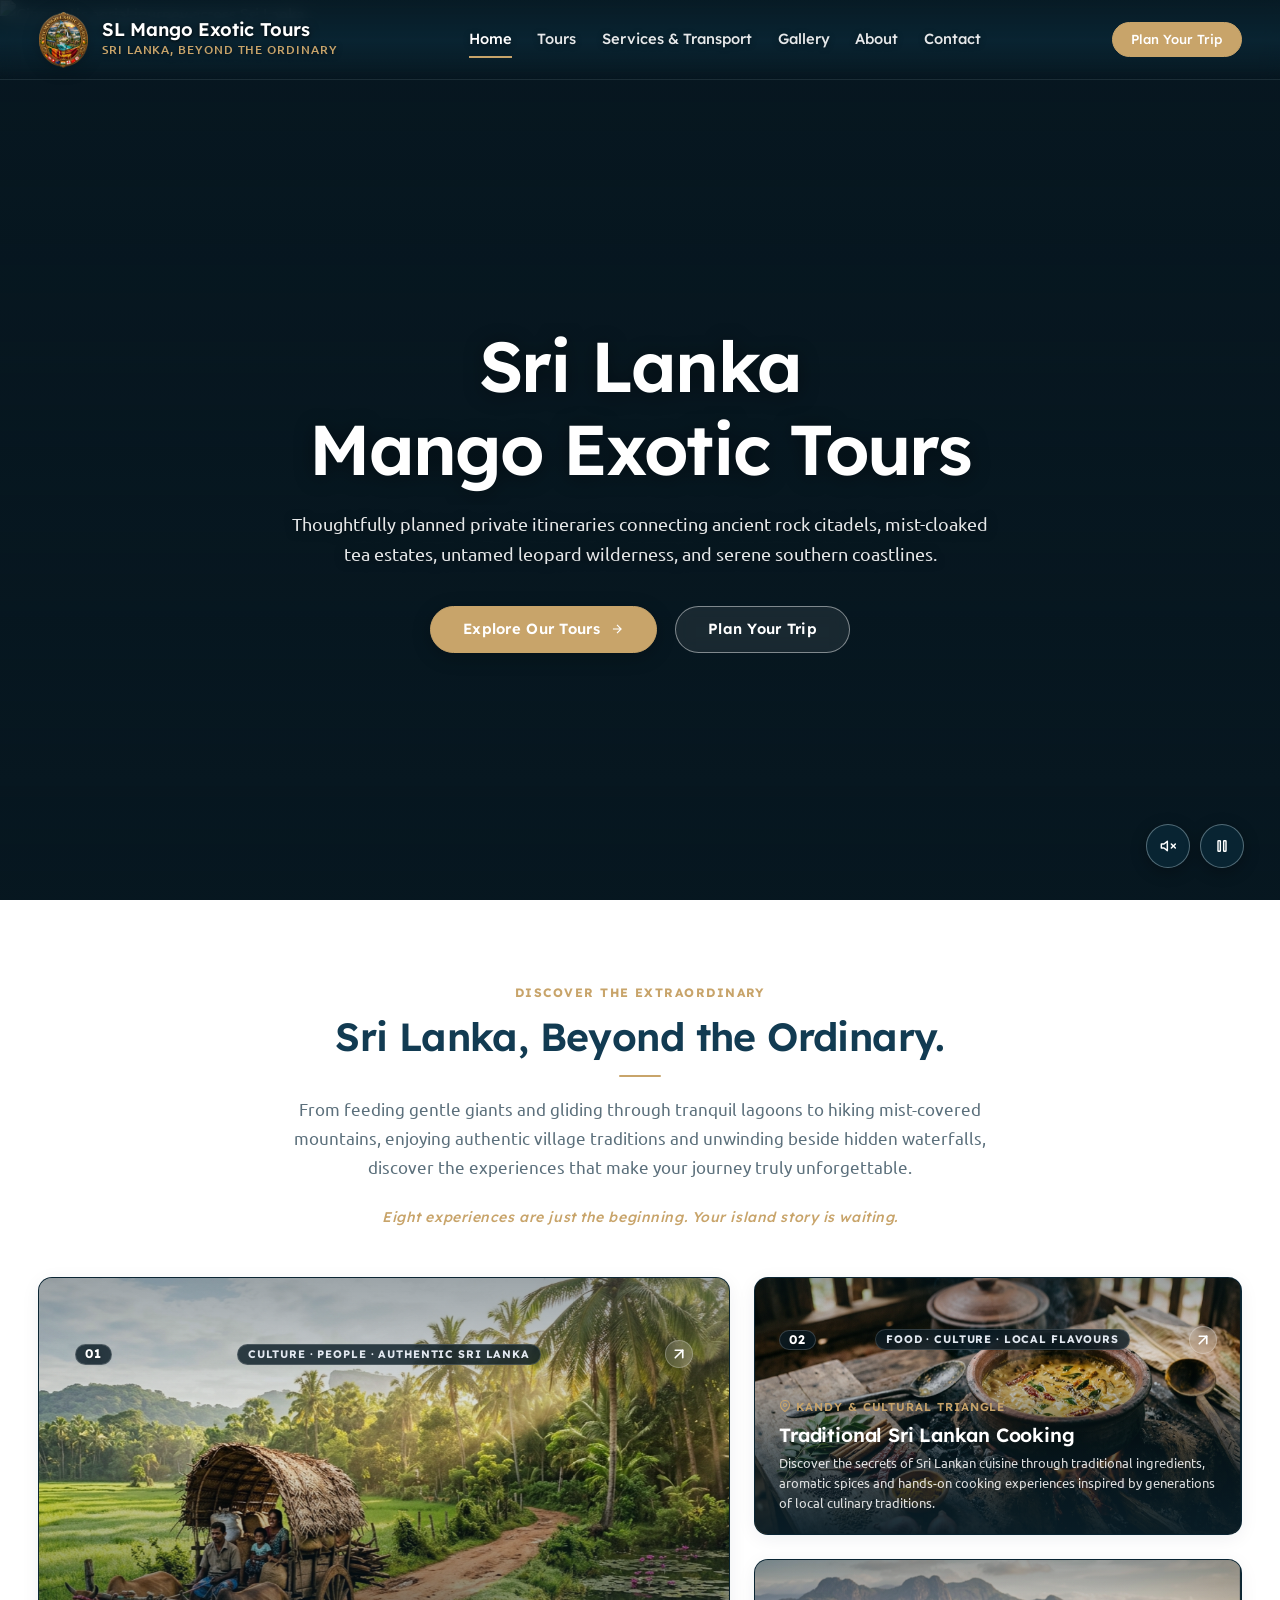
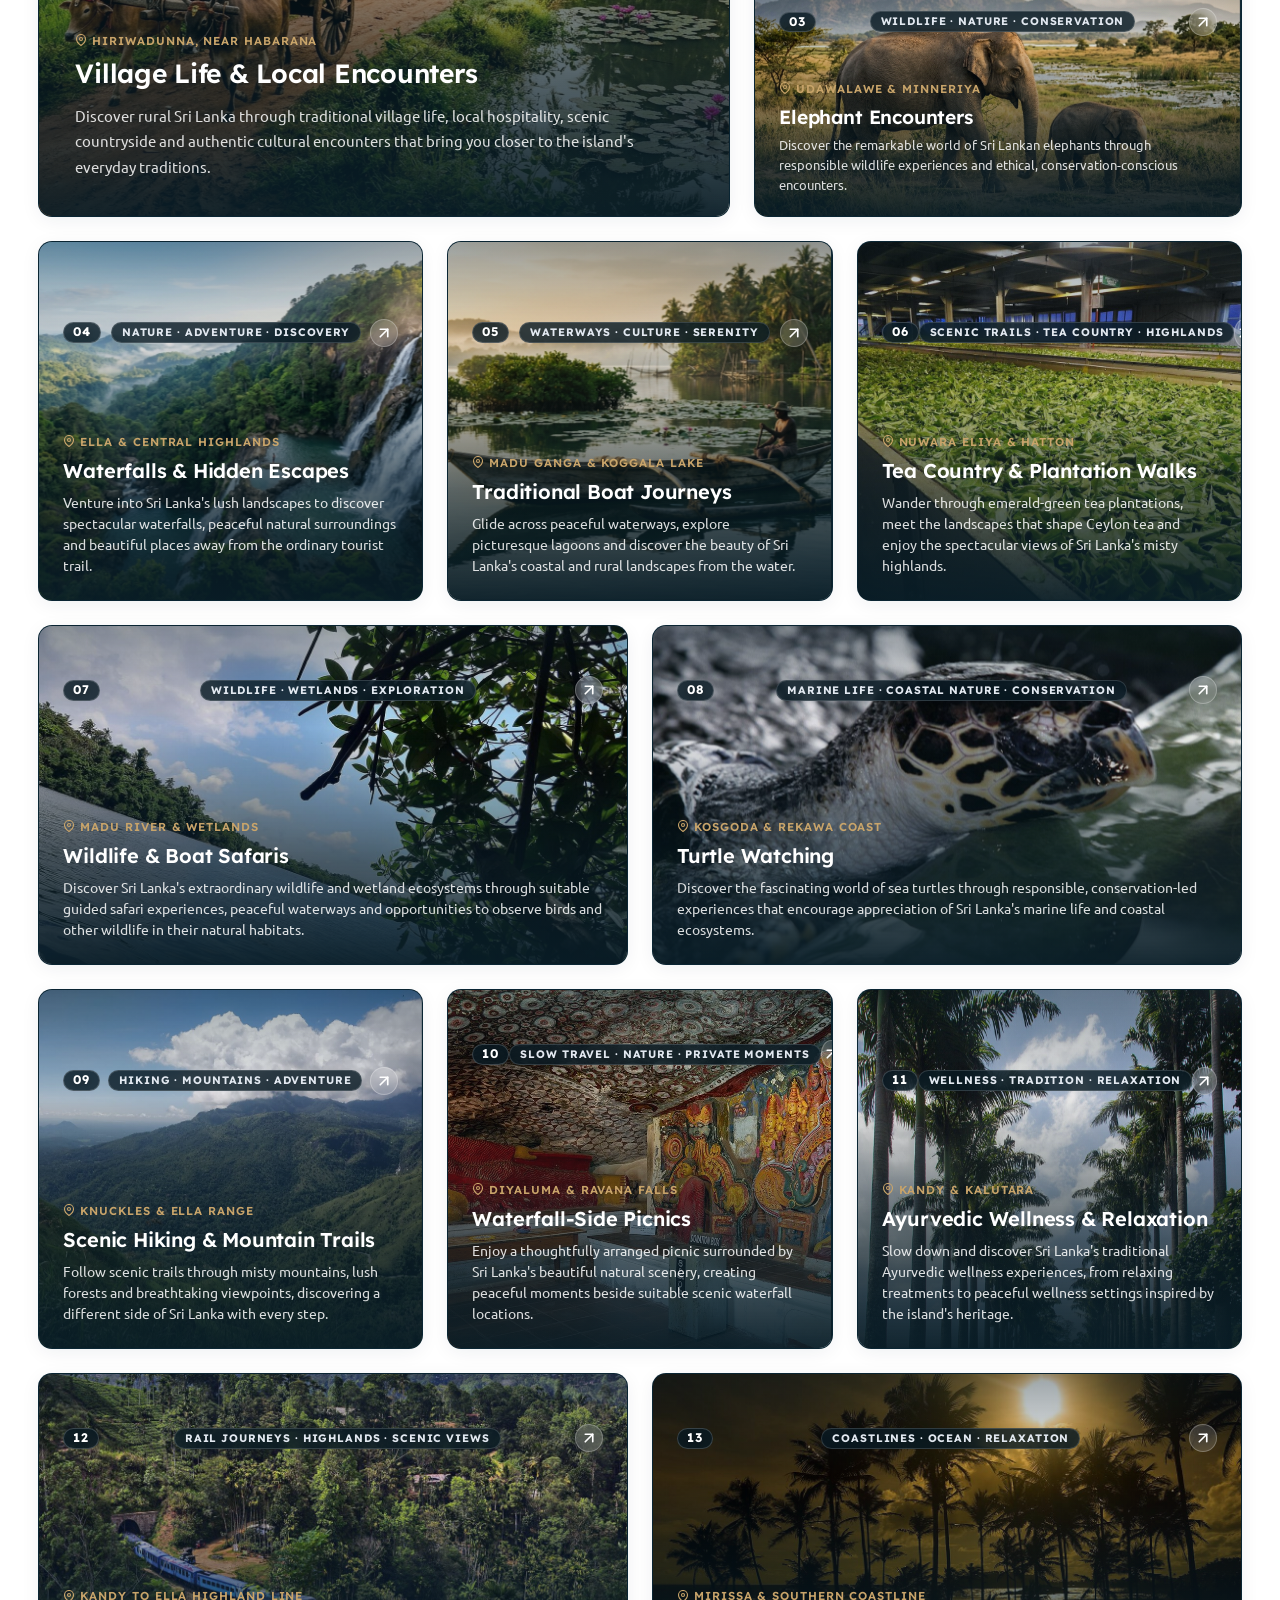
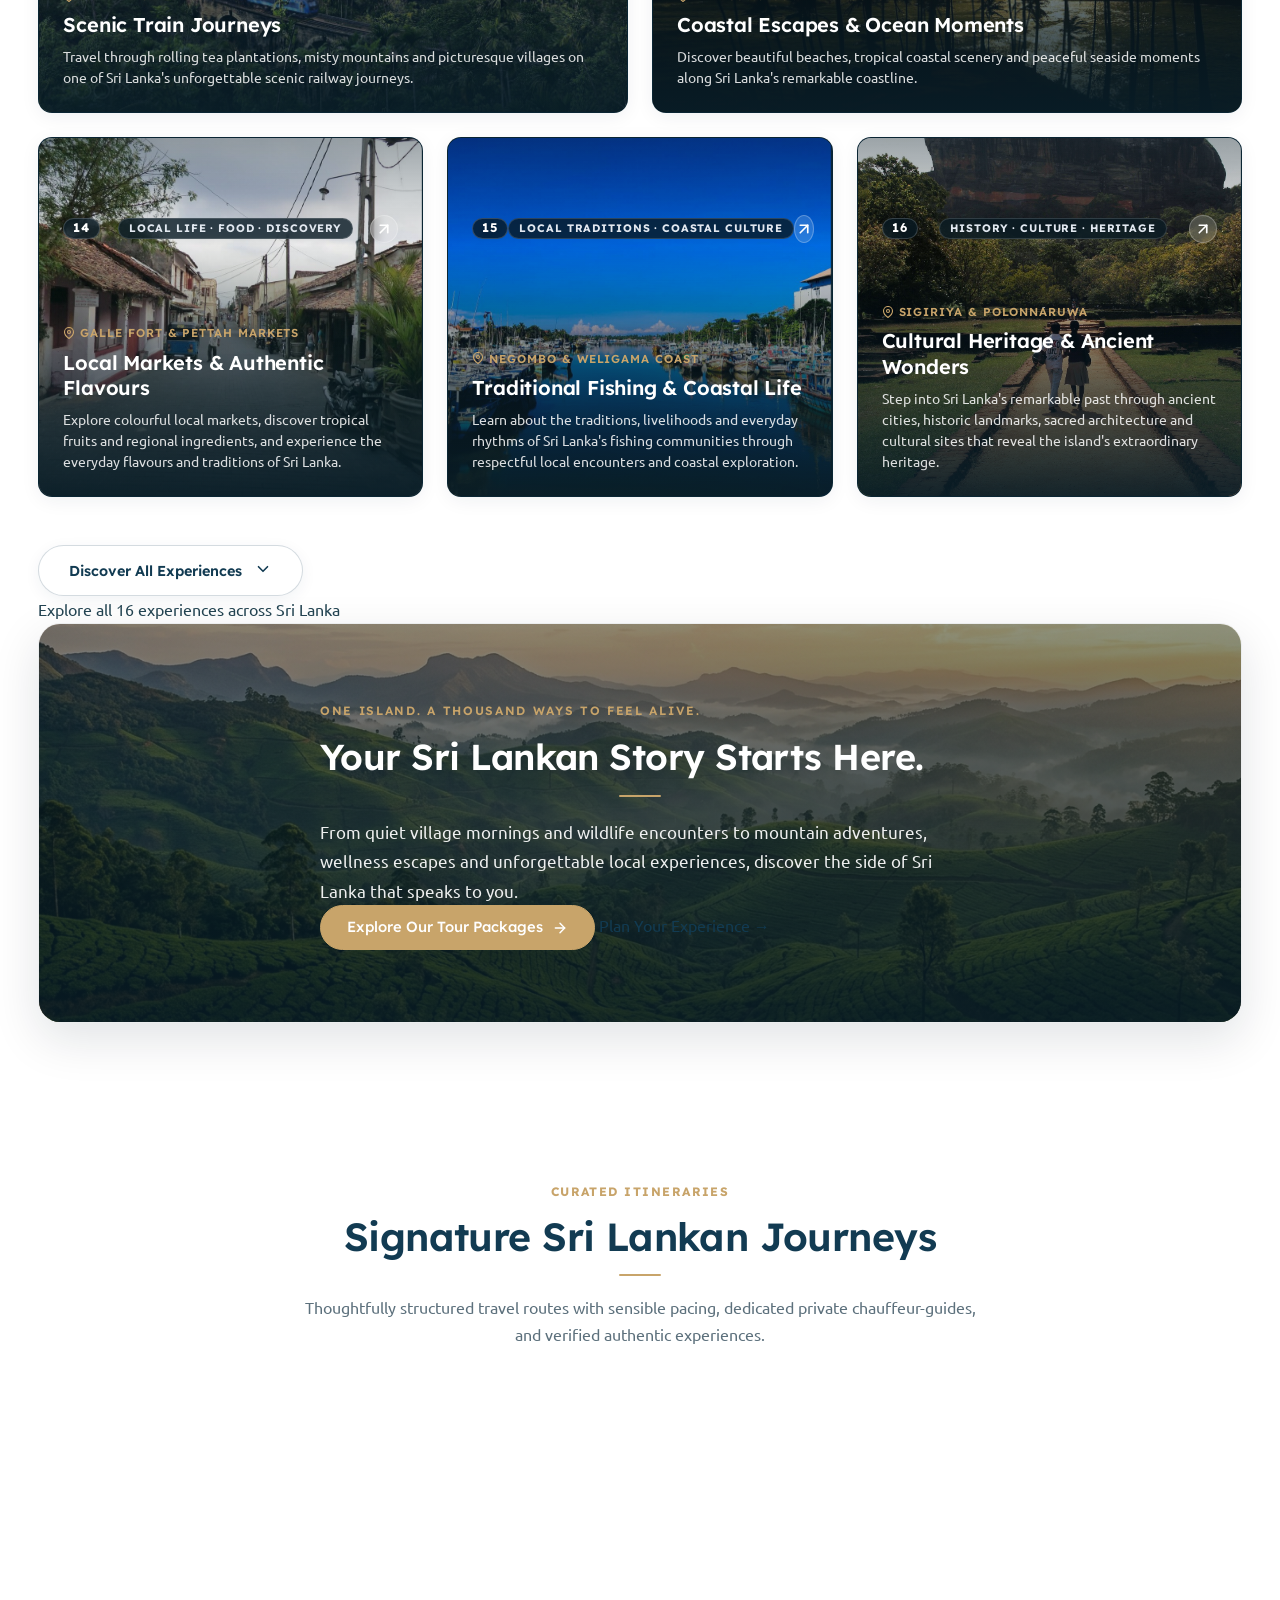
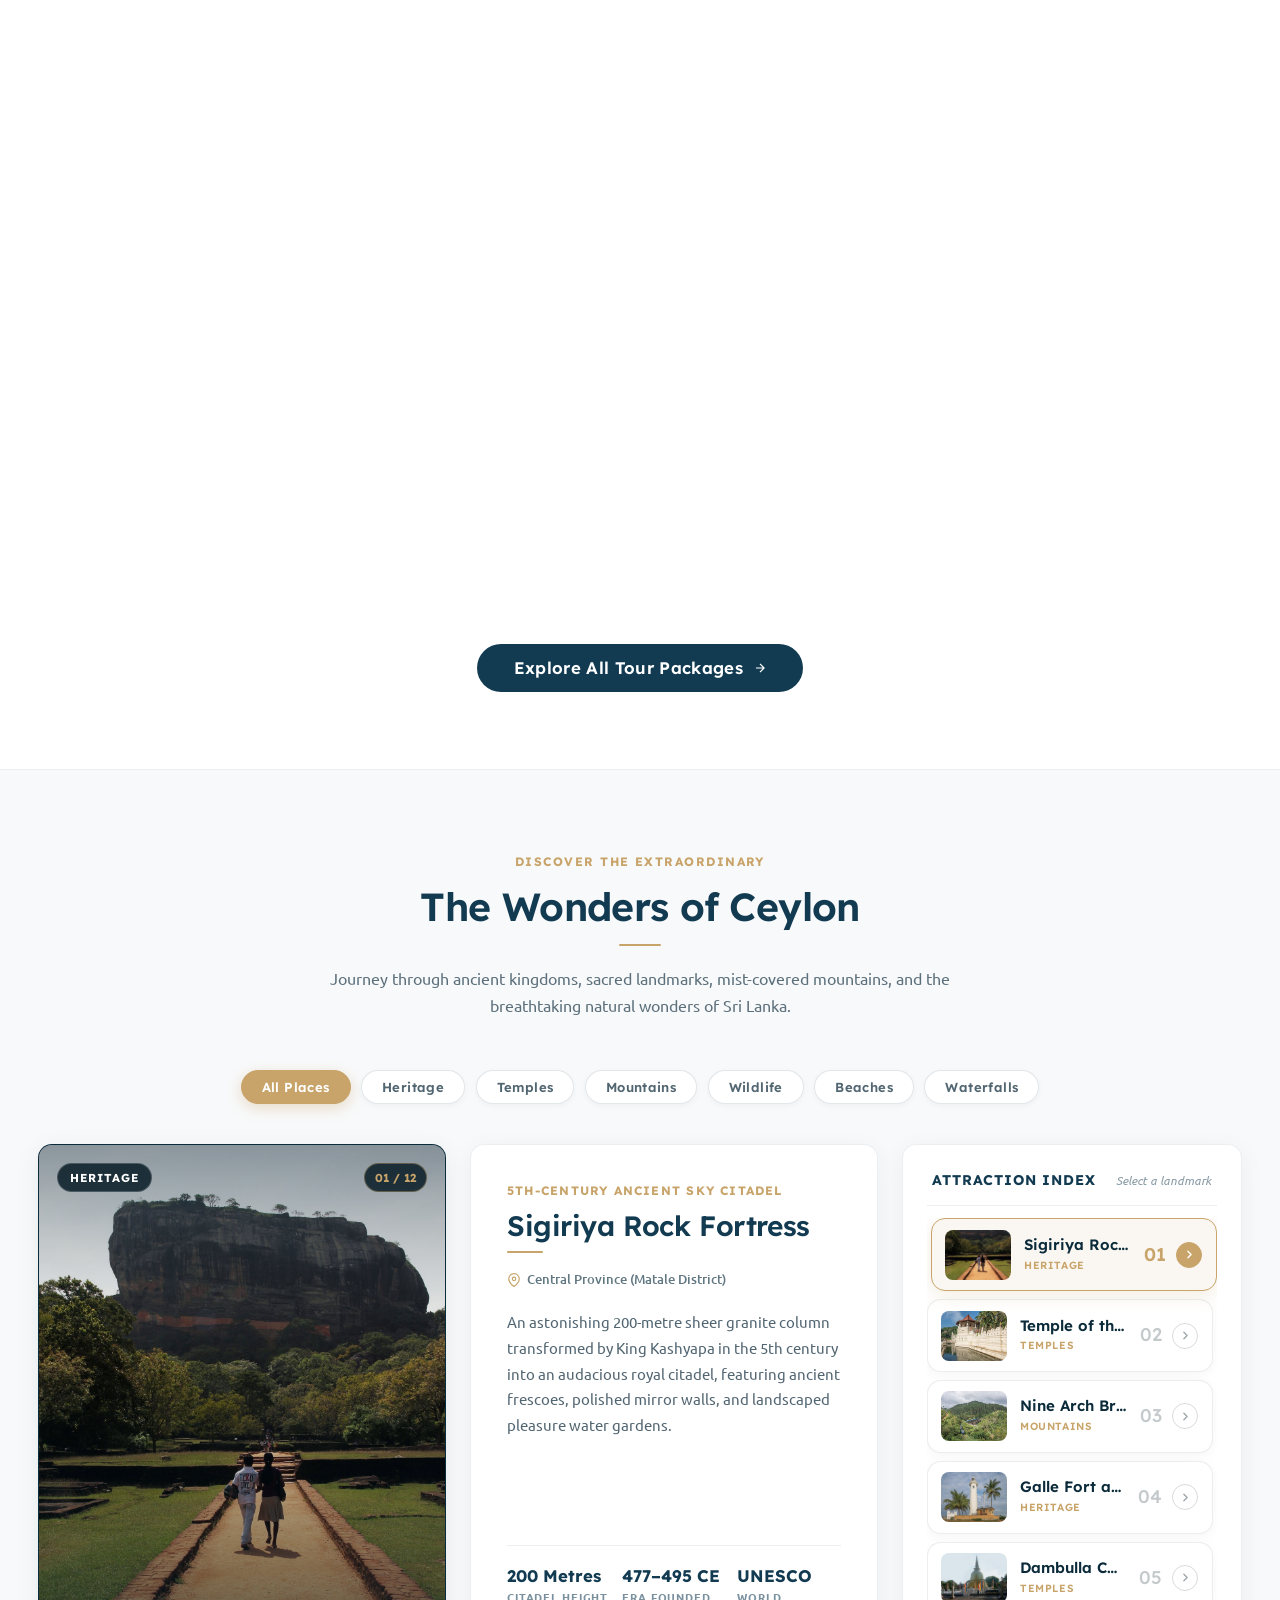
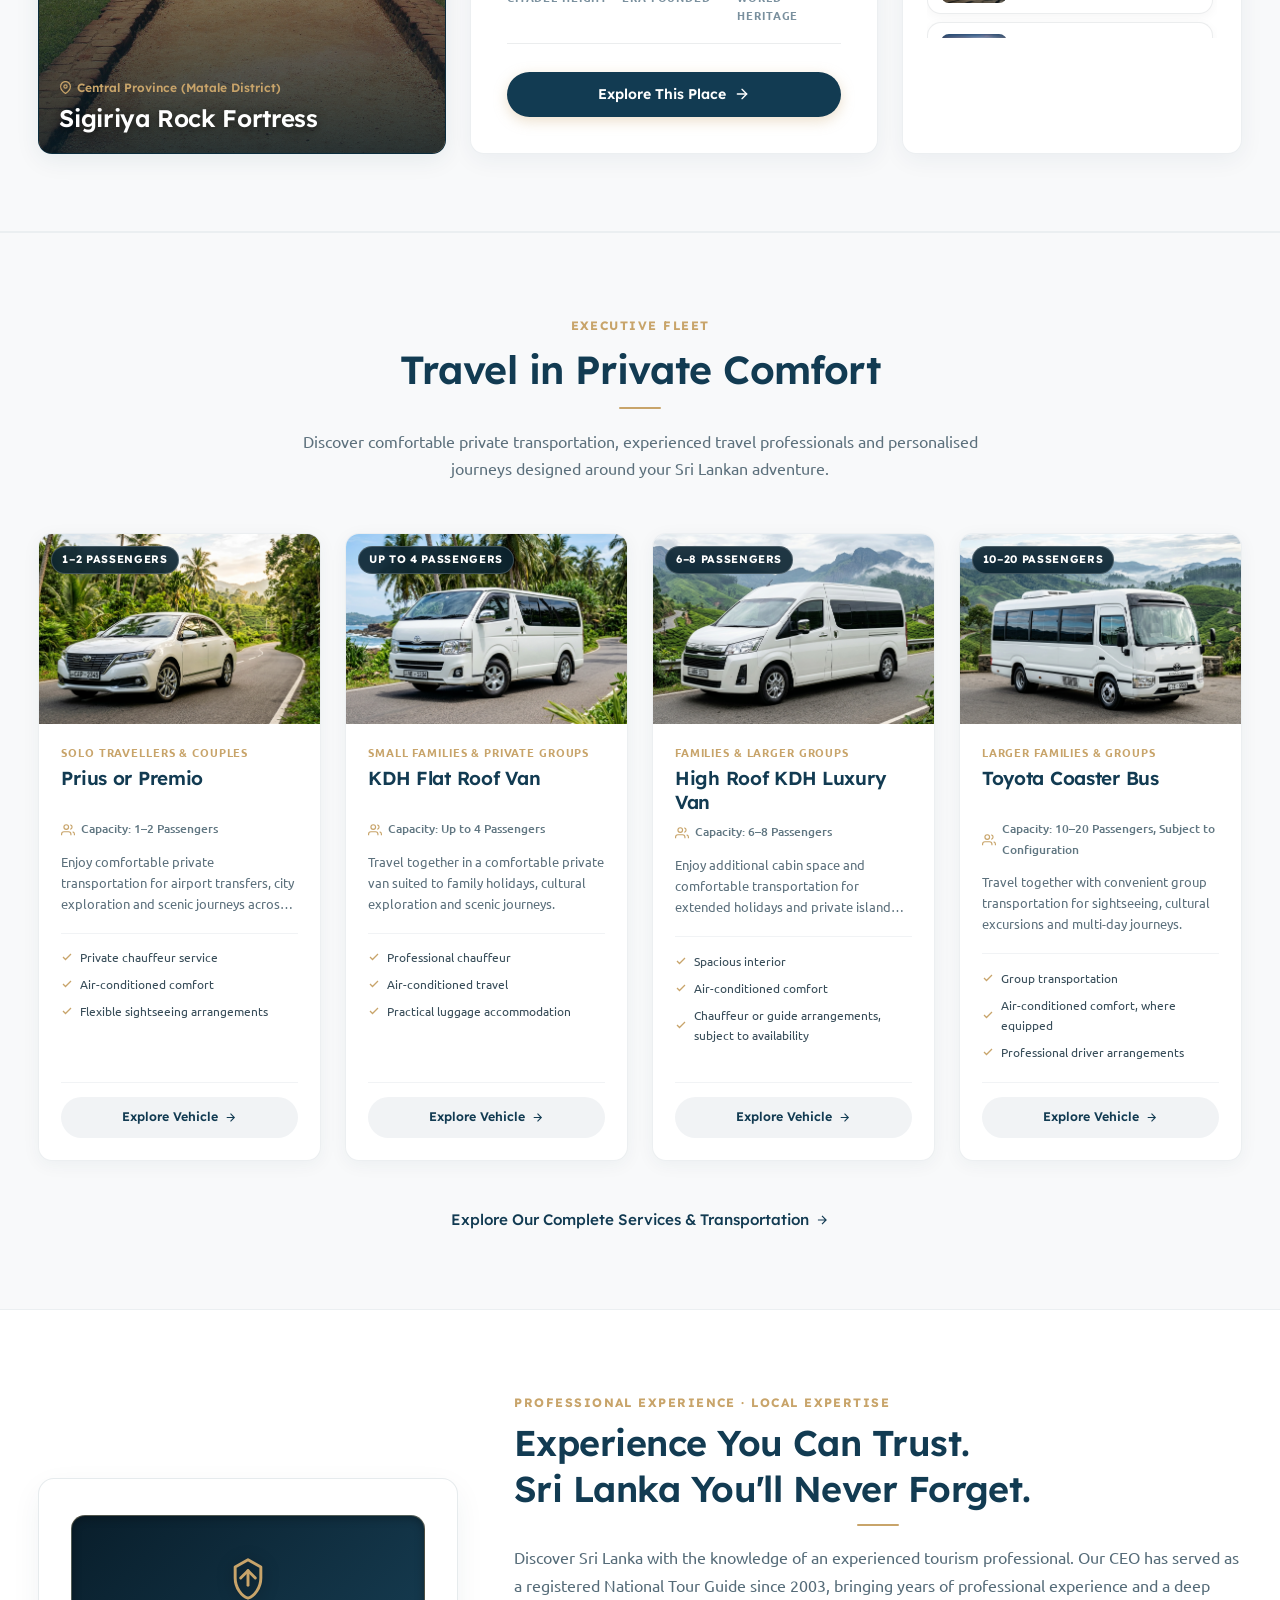
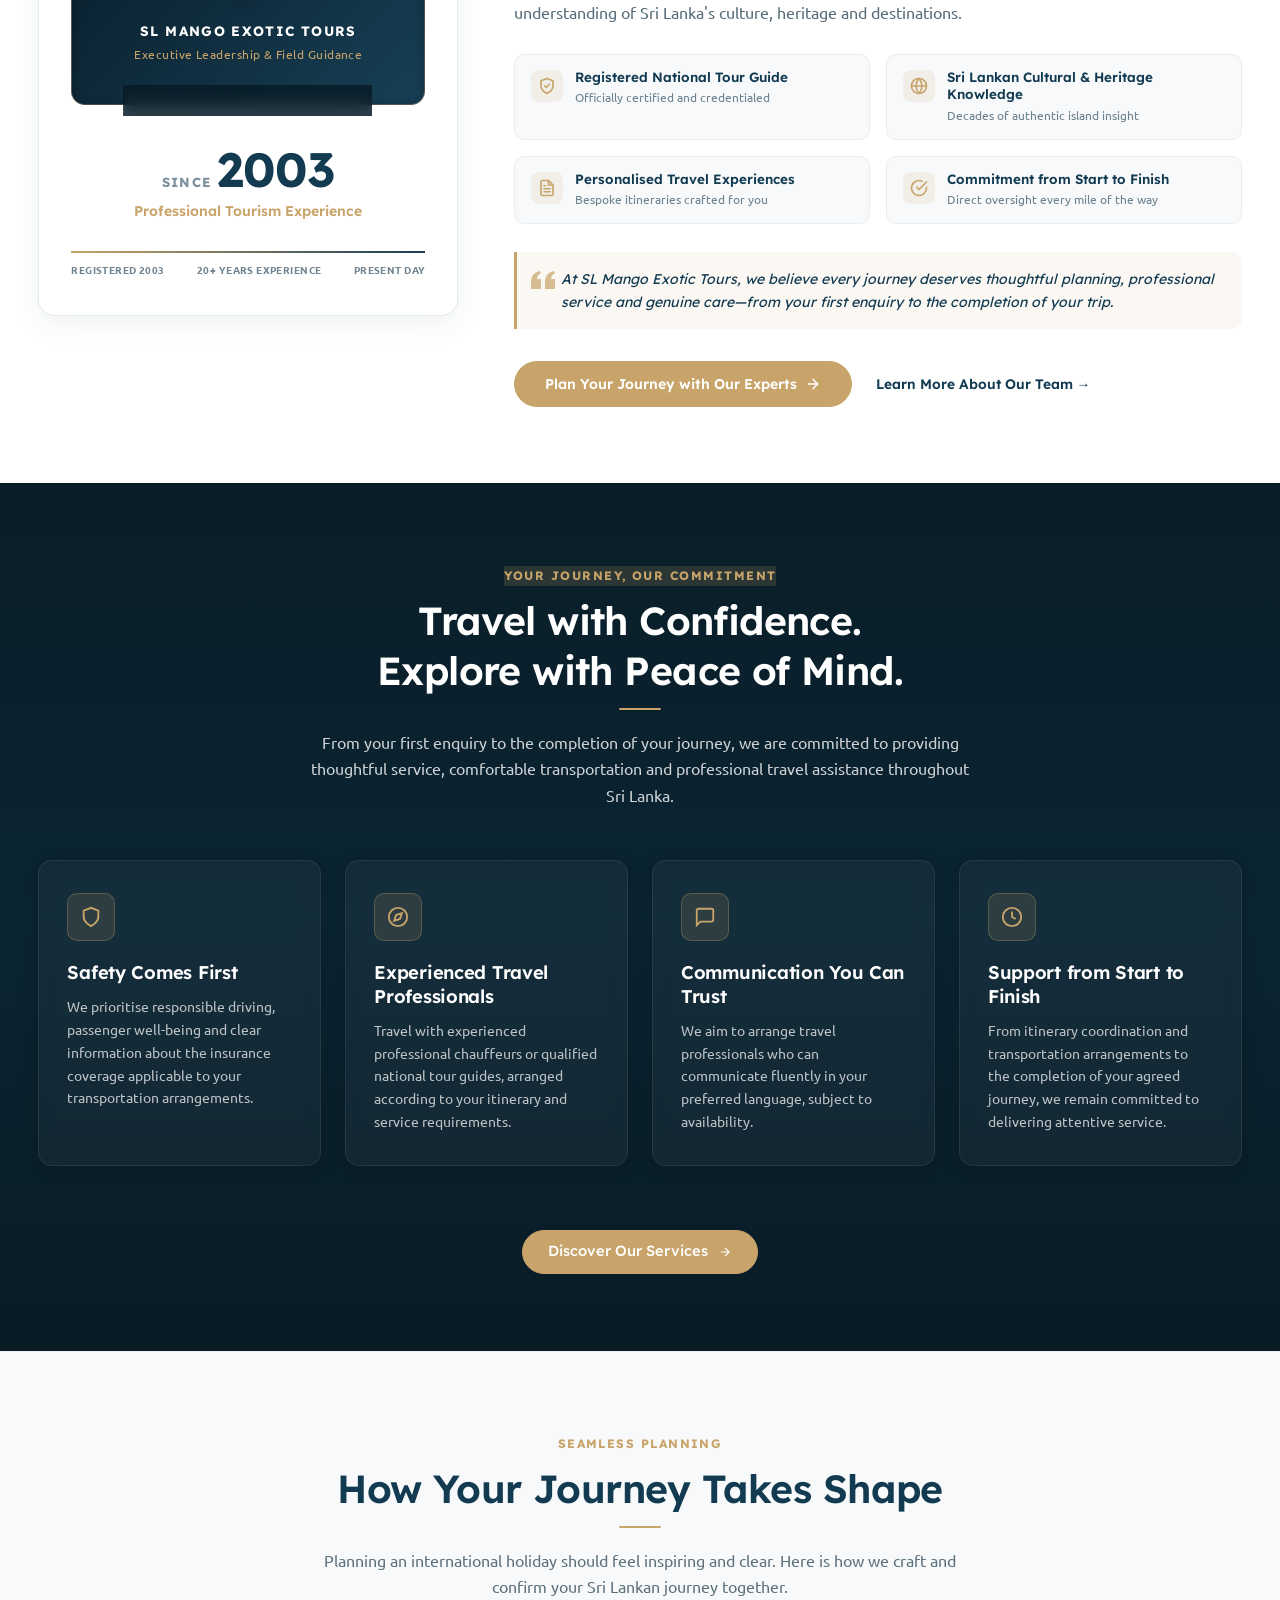
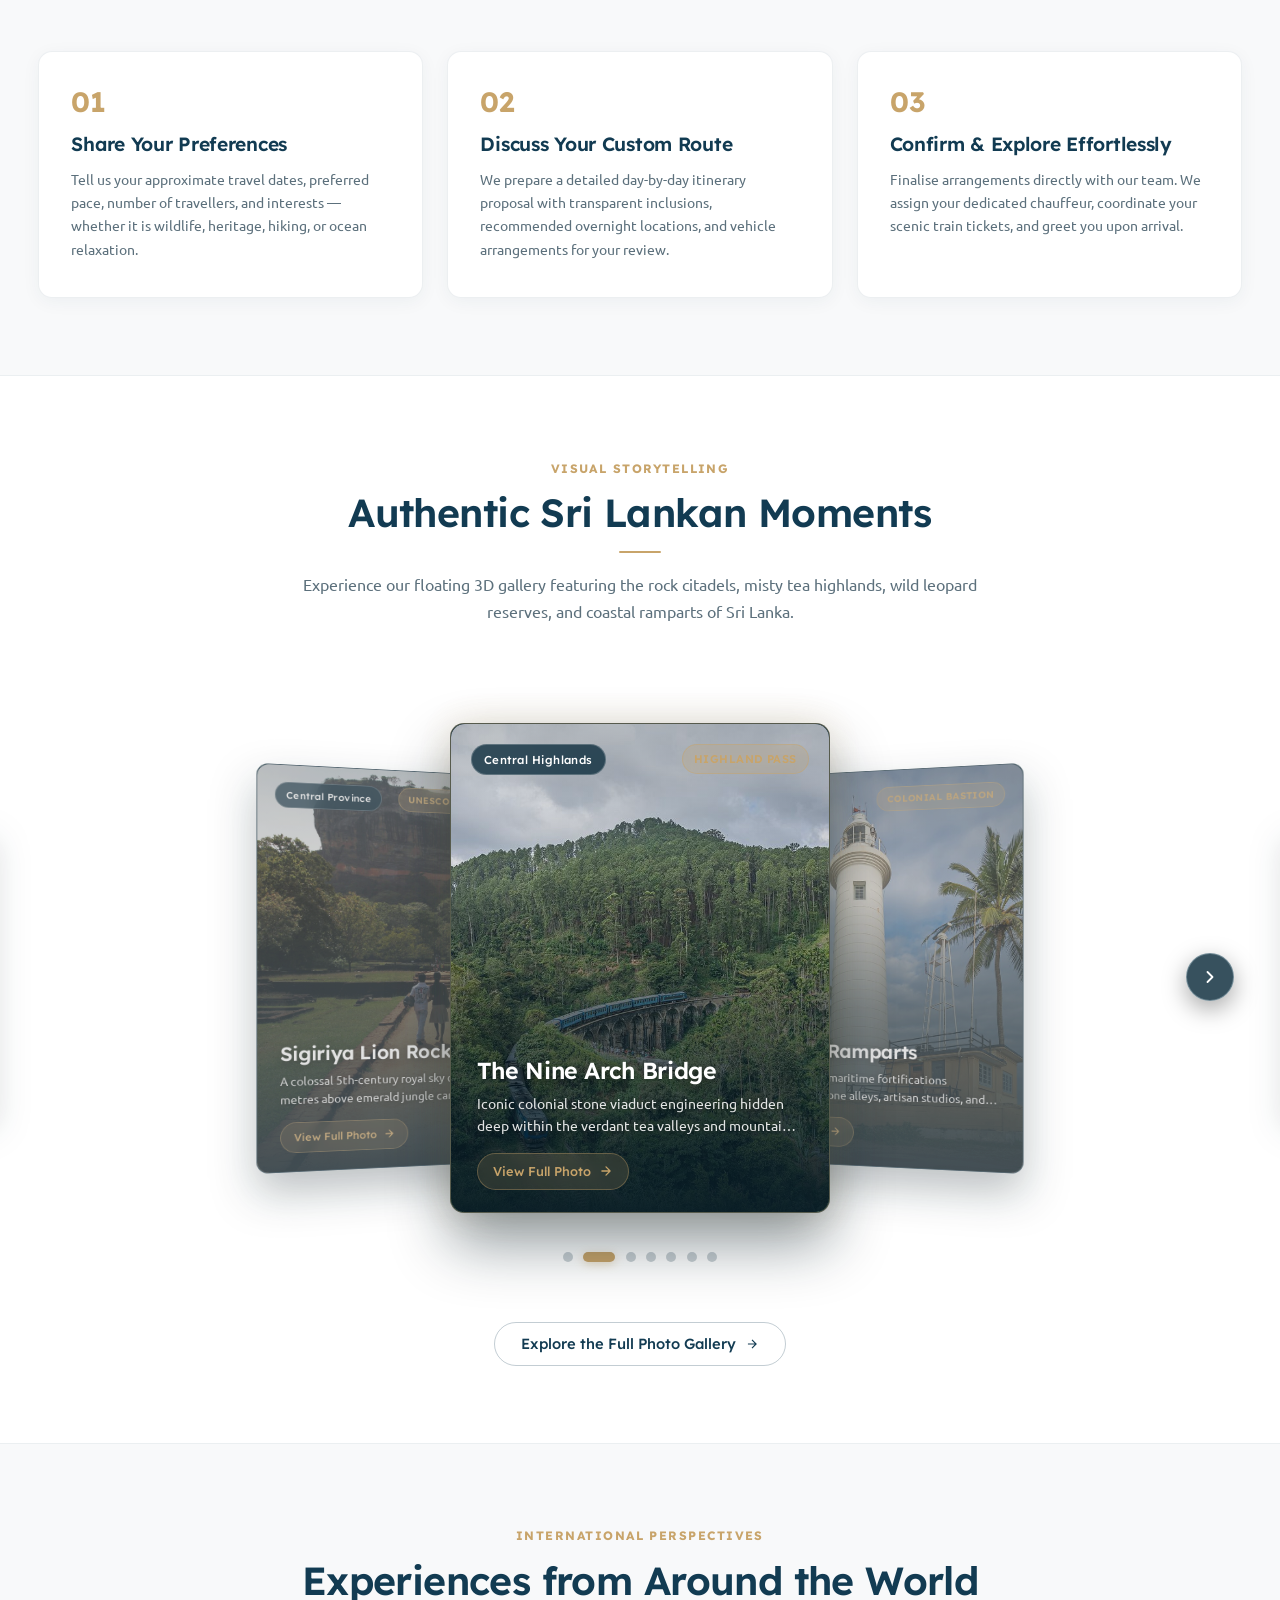
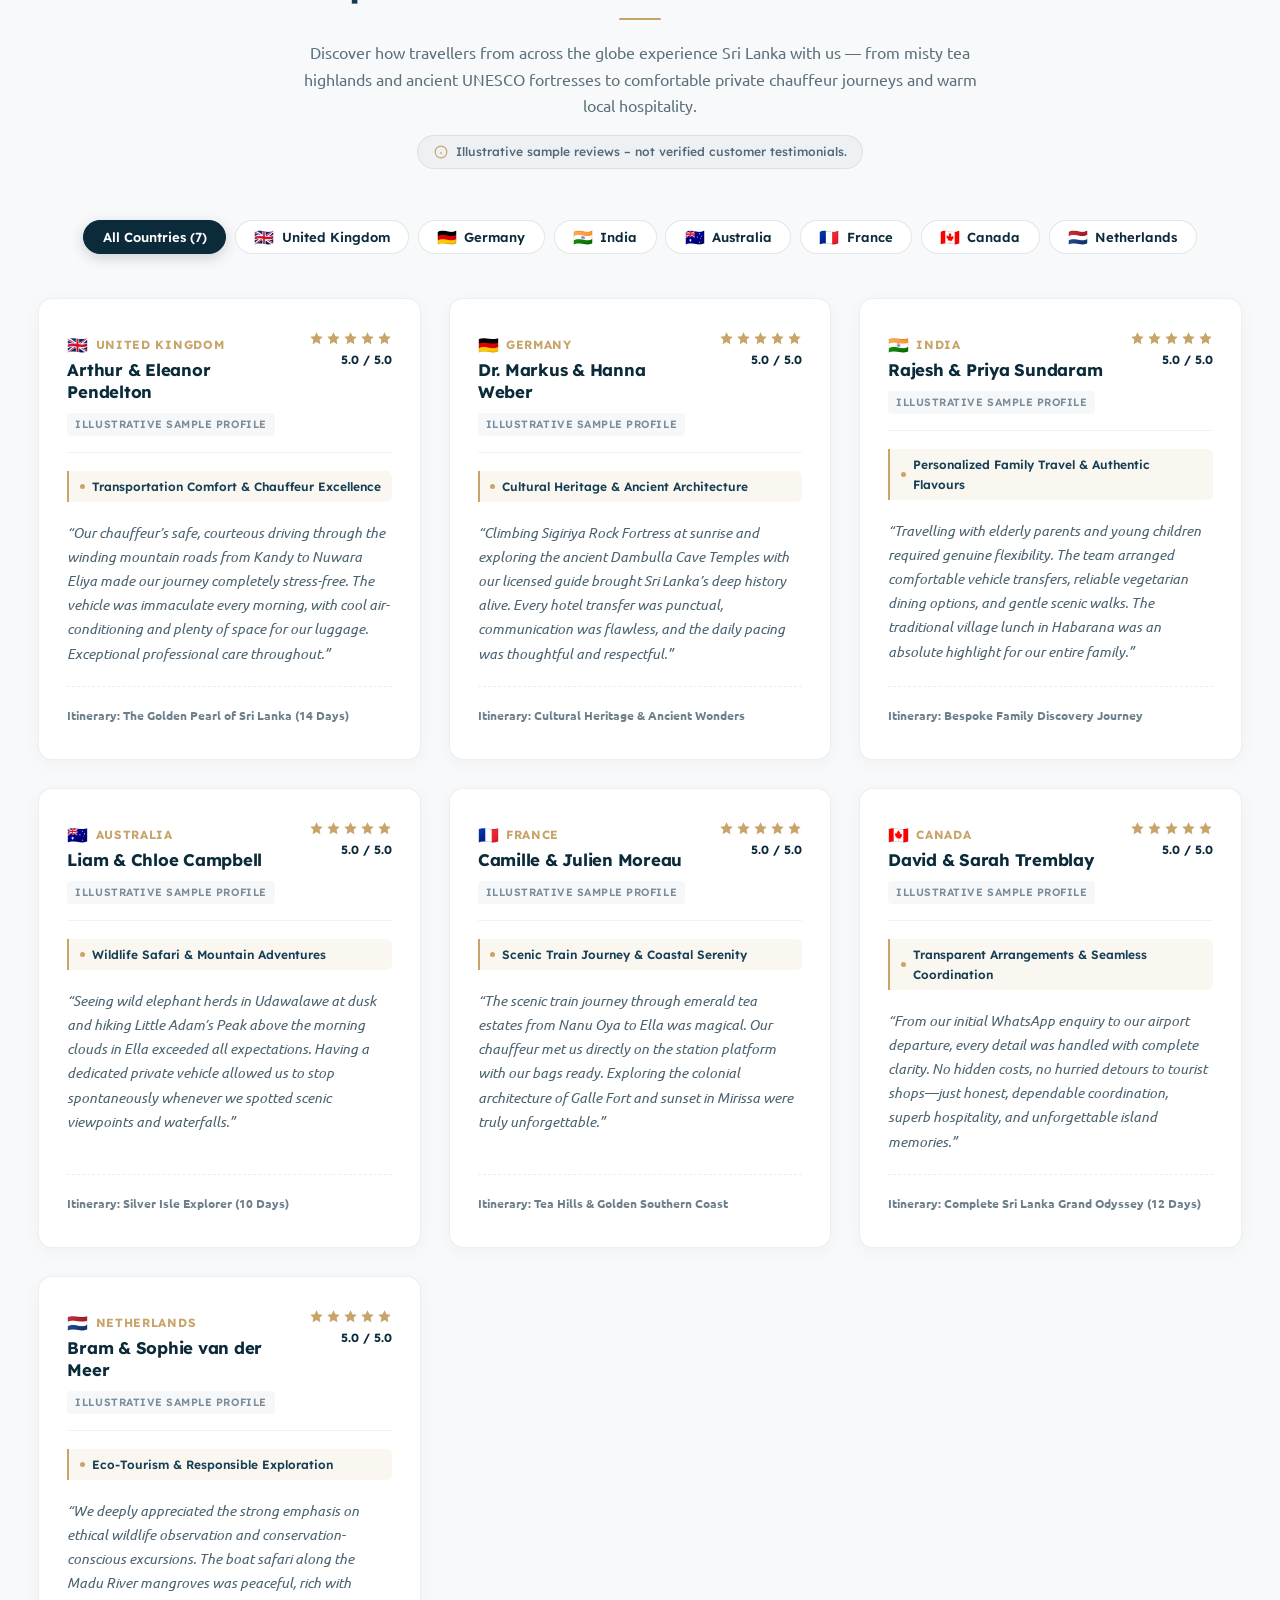
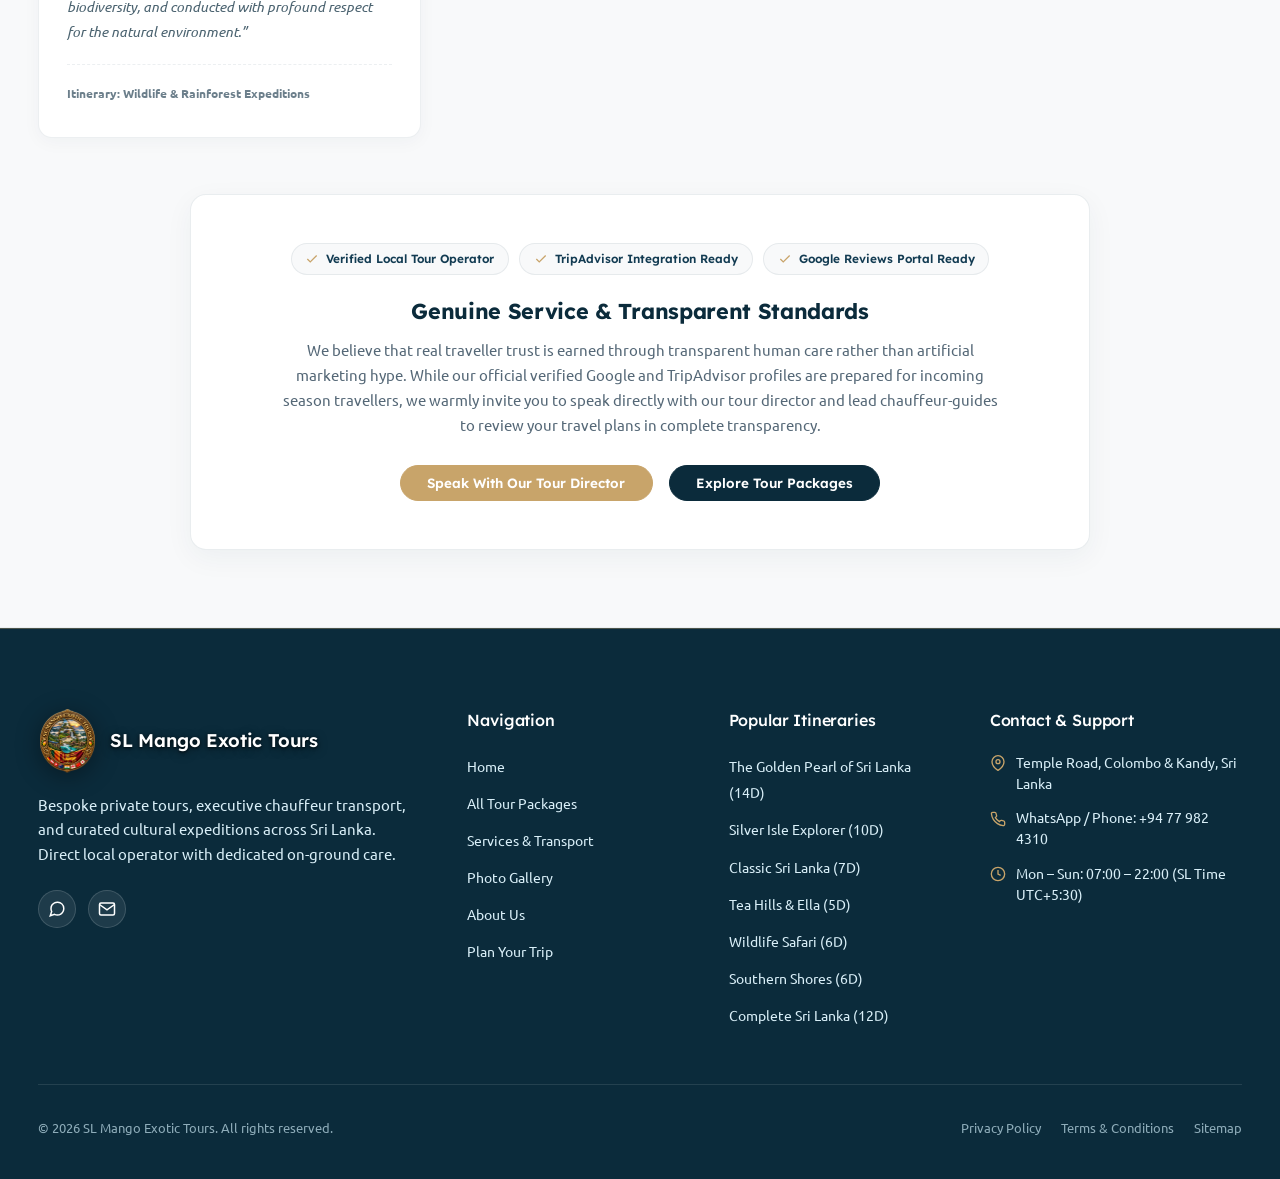
==== commit b8218fa9: "Updated tour visual highlights" ====
--- a/index.html
+++ b/index.html
@@ -29,6 +29,7 @@
   <!-- Stylesheets -->
   <link rel="stylesheet" href="assets/css/styles.css">
   <link rel="stylesheet" href="assets/css/responsive.css">
+  <link rel="stylesheet" href="assets/css/home.css">
 
   <!-- Structured Data JSON-LD -->
   <script type="application/ld+json">
@@ -1460,36 +1461,414 @@
     </section>
 
     <!-- ======================================================================
-         10.9 HONEST REVIEWS & TRUST PLACEHOLDER
+         10.9 INTERNATIONAL GUEST REVIEWS SECTION
          ====================================================================== -->
     <section class="section section-bg-cloud" id="reviews">
       <div class="container">
-        <div class="reviews-placeholder-card">
-          <div class="trust-badge-row">
-            <span class="trust-pill">
-              <svg viewBox="0 0 24 24" fill="none" stroke="currentColor" stroke-width="2"><polyline points="20 6 9 17 4 12"/></svg>
-              <span>Verified Operator</span>
+        <!-- Section Header -->
+        <div class="section-header text-center">
+          <span class="section-tag">International Perspectives</span>
+          <h2 class="section-title" aria-label="Experiences from Around the World">
+            <span class="mask-line" aria-hidden="true"><span class="mask-line-inner">Experiences from Around the World</span></span>
+          </h2>
+          <span class="accent-line"></span>
+          <p class="section-description">
+            Discover how travellers from across the globe experience Sri Lanka with us — from misty tea highlands and ancient UNESCO fortresses to comfortable private chauffeur journeys and warm local hospitality.
+          </p>
+
+          <!-- Subtle Compliance & Transparency Notice -->
+          <div class="reviews-disclaimer-pill" role="note" aria-label="Demonstration Notice">
+            <svg class="reviews-disclaimer-icon" viewBox="0 0 24 24" width="14" height="14" fill="none" stroke="currentColor" stroke-width="2" aria-hidden="true">
+              <circle cx="12" cy="12" r="10"></circle>
+              <line x1="12" y1="16" x2="12" y2="12"></line>
+              <line x1="12" y1="8" x2="12.01" y2="8"></line>
+            </svg>
+            <span>Illustrative sample reviews – not verified customer testimonials.</span>
+          </div>
+        </div>
+
+        <!-- Interactive Country / Market Filter Toolbar -->
+        <div class="reviews-filter-bar" role="tablist" aria-label="Filter reviews by country of origin">
+          <button type="button" class="reviews-filter-btn is-active" data-country-filter="all" role="tab" aria-selected="true">
+            All Countries (7)
+          </button>
+          <button type="button" class="reviews-filter-btn" data-country-filter="uk" role="tab" aria-selected="false">
+            <span class="flag-icon" aria-hidden="true">🇬🇧</span> United Kingdom
+          </button>
+          <button type="button" class="reviews-filter-btn" data-country-filter="de" role="tab" aria-selected="false">
+            <span class="flag-icon" aria-hidden="true">🇩🇪</span> Germany
+          </button>
+          <button type="button" class="reviews-filter-btn" data-country-filter="in" role="tab" aria-selected="false">
+            <span class="flag-icon" aria-hidden="true">🇮🇳</span> India
+          </button>
+          <button type="button" class="reviews-filter-btn" data-country-filter="au" role="tab" aria-selected="false">
+            <span class="flag-icon" aria-hidden="true">🇦🇺</span> Australia
+          </button>
+          <button type="button" class="reviews-filter-btn" data-country-filter="fr" role="tab" aria-selected="false">
+            <span class="flag-icon" aria-hidden="true">🇫🇷</span> France
+          </button>
+          <button type="button" class="reviews-filter-btn" data-country-filter="ca" role="tab" aria-selected="false">
+            <span class="flag-icon" aria-hidden="true">🇨🇦</span> Canada
+          </button>
+          <button type="button" class="reviews-filter-btn" data-country-filter="nl" role="tab" aria-selected="false">
+            <span class="flag-icon" aria-hidden="true">🇳🇱</span> Netherlands
+          </button>
+        </div>
+
+        <!-- Reviews Grid -->
+        <div class="reviews-grid" id="reviews-grid">
+          <!-- 1. UNITED KINGDOM -->
+          <article class="review-card" data-country="uk">
+            <div class="review-card-header">
+              <div class="review-guest-meta">
+                <div class="review-country-badge">
+                  <span class="review-flag" aria-hidden="true">🇬🇧</span>
+                  <span class="review-country-name">United Kingdom</span>
+                </div>
+                <h3 class="review-guest-name">Arthur &amp; Eleanor Pendelton</h3>
+                <span class="review-sample-tag">Illustrative Sample Profile</span>
+              </div>
+              <div class="review-rating-block" aria-label="Rated 5 out of 5 stars (Demonstration)">
+                <div class="review-stars" aria-hidden="true">
+                  <svg viewBox="0 0 24 24" width="15" height="15" fill="currentColor"><polygon points="12 2 15.09 8.26 22 9.27 17 14.14 18.18 21.02 12 17.77 5.82 21.02 7 14.14 2 9.27 8.91 8.26 12 2"/></svg>
+                  <svg viewBox="0 0 24 24" width="15" height="15" fill="currentColor"><polygon points="12 2 15.09 8.26 22 9.27 17 14.14 18.18 21.02 12 17.77 5.82 21.02 7 14.14 2 9.27 8.91 8.26 12 2"/></svg>
+                  <svg viewBox="0 0 24 24" width="15" height="15" fill="currentColor"><polygon points="12 2 15.09 8.26 22 9.27 17 14.14 18.18 21.02 12 17.77 5.82 21.02 7 14.14 2 9.27 8.91 8.26 12 2"/></svg>
+                  <svg viewBox="0 0 24 24" width="15" height="15" fill="currentColor"><polygon points="12 2 15.09 8.26 22 9.27 17 14.14 18.18 21.02 12 17.77 5.82 21.02 7 14.14 2 9.27 8.91 8.26 12 2"/></svg>
+                  <svg viewBox="0 0 24 24" width="15" height="15" fill="currentColor"><polygon points="12 2 15.09 8.26 22 9.27 17 14.14 18.18 21.02 12 17.77 5.82 21.02 7 14.14 2 9.27 8.91 8.26 12 2"/></svg>
+                </div>
+                <span class="review-rating-label">5.0 / 5.0</span>
+              </div>
+            </div>
+
+            <div class="review-aspect-badge">
+              <span class="review-aspect-dot"></span>
+              <span>Transportation Comfort &amp; Chauffeur Excellence</span>
+            </div>
+
+            <blockquote class="review-quote">
+              <p>
+                &ldquo;Our chauffeur&rsquo;s safe, courteous driving through the winding mountain roads from Kandy to Nuwara Eliya made our journey completely stress-free. The vehicle was immaculate every morning, with cool air-conditioning and plenty of space for our luggage. Exceptional professional care throughout.&rdquo;
+              </p>
+            </blockquote>
+
+            <div class="review-card-footer">
+              <span class="review-tour-route">Itinerary: The Golden Pearl of Sri Lanka (14 Days)</span>
+            </div>
+          </article>
+
+          <!-- 2. GERMANY -->
+          <article class="review-card" data-country="de">
+            <div class="review-card-header">
+              <div class="review-guest-meta">
+                <div class="review-country-badge">
+                  <span class="review-flag" aria-hidden="true">🇩🇪</span>
+                  <span class="review-country-name">Germany</span>
+                </div>
+                <h3 class="review-guest-name">Dr. Markus &amp; Hanna Weber</h3>
+                <span class="review-sample-tag">Illustrative Sample Profile</span>
+              </div>
+              <div class="review-rating-block" aria-label="Rated 5 out of 5 stars (Demonstration)">
+                <div class="review-stars" aria-hidden="true">
+                  <svg viewBox="0 0 24 24" width="15" height="15" fill="currentColor"><polygon points="12 2 15.09 8.26 22 9.27 17 14.14 18.18 21.02 12 17.77 5.82 21.02 7 14.14 2 9.27 8.91 8.26 12 2"/></svg>
+                  <svg viewBox="0 0 24 24" width="15" height="15" fill="currentColor"><polygon points="12 2 15.09 8.26 22 9.27 17 14.14 18.18 21.02 12 17.77 5.82 21.02 7 14.14 2 9.27 8.91 8.26 12 2"/></svg>
+                  <svg viewBox="0 0 24 24" width="15" height="15" fill="currentColor"><polygon points="12 2 15.09 8.26 22 9.27 17 14.14 18.18 21.02 12 17.77 5.82 21.02 7 14.14 2 9.27 8.91 8.26 12 2"/></svg>
+                  <svg viewBox="0 0 24 24" width="15" height="15" fill="currentColor"><polygon points="12 2 15.09 8.26 22 9.27 17 14.14 18.18 21.02 12 17.77 5.82 21.02 7 14.14 2 9.27 8.91 8.26 12 2"/></svg>
+                  <svg viewBox="0 0 24 24" width="15" height="15" fill="currentColor"><polygon points="12 2 15.09 8.26 22 9.27 17 14.14 18.18 21.02 12 17.77 5.82 21.02 7 14.14 2 9.27 8.91 8.26 12 2"/></svg>
+                </div>
+                <span class="review-rating-label">5.0 / 5.0</span>
+              </div>
+            </div>
+
+            <div class="review-aspect-badge">
+              <span class="review-aspect-dot"></span>
+              <span>Cultural Heritage &amp; Ancient Architecture</span>
+            </div>
+
+            <blockquote class="review-quote">
+              <p>
+                &ldquo;Climbing Sigiriya Rock Fortress at sunrise and exploring the ancient Dambulla Cave Temples with our licensed guide brought Sri Lanka&rsquo;s deep history alive. Every hotel transfer was punctual, communication was flawless, and the daily pacing was thoughtful and respectful.&rdquo;
+              </p>
+            </blockquote>
+
+            <div class="review-card-footer">
+              <span class="review-tour-route">Itinerary: Cultural Heritage &amp; Ancient Wonders</span>
+            </div>
+          </article>
+
+          <!-- 3. INDIA -->
+          <article class="review-card" data-country="in">
+            <div class="review-card-header">
+              <div class="review-guest-meta">
+                <div class="review-country-badge">
+                  <span class="review-flag" aria-hidden="true">🇮🇳</span>
+                  <span class="review-country-name">India</span>
+                </div>
+                <h3 class="review-guest-name">Rajesh &amp; Priya Sundaram</h3>
+                <span class="review-sample-tag">Illustrative Sample Profile</span>
+              </div>
+              <div class="review-rating-block" aria-label="Rated 5 out of 5 stars (Demonstration)">
+                <div class="review-stars" aria-hidden="true">
+                  <svg viewBox="0 0 24 24" width="15" height="15" fill="currentColor"><polygon points="12 2 15.09 8.26 22 9.27 17 14.14 18.18 21.02 12 17.77 5.82 21.02 7 14.14 2 9.27 8.91 8.26 12 2"/></svg>
+                  <svg viewBox="0 0 24 24" width="15" height="15" fill="currentColor"><polygon points="12 2 15.09 8.26 22 9.27 17 14.14 18.18 21.02 12 17.77 5.82 21.02 7 14.14 2 9.27 8.91 8.26 12 2"/></svg>
+                  <svg viewBox="0 0 24 24" width="15" height="15" fill="currentColor"><polygon points="12 2 15.09 8.26 22 9.27 17 14.14 18.18 21.02 12 17.77 5.82 21.02 7 14.14 2 9.27 8.91 8.26 12 2"/></svg>
+                  <svg viewBox="0 0 24 24" width="15" height="15" fill="currentColor"><polygon points="12 2 15.09 8.26 22 9.27 17 14.14 18.18 21.02 12 17.77 5.82 21.02 7 14.14 2 9.27 8.91 8.26 12 2"/></svg>
+                  <svg viewBox="0 0 24 24" width="15" height="15" fill="currentColor"><polygon points="12 2 15.09 8.26 22 9.27 17 14.14 18.18 21.02 12 17.77 5.82 21.02 7 14.14 2 9.27 8.91 8.26 12 2"/></svg>
+                </div>
+                <span class="review-rating-label">5.0 / 5.0</span>
+              </div>
+            </div>
+
+            <div class="review-aspect-badge">
+              <span class="review-aspect-dot"></span>
+              <span>Personalized Family Travel &amp; Authentic Flavours</span>
+            </div>
+
+            <blockquote class="review-quote">
+              <p>
+                &ldquo;Travelling with elderly parents and young children required genuine flexibility. The team arranged comfortable vehicle transfers, reliable vegetarian dining options, and gentle scenic walks. The traditional village lunch in Habarana was an absolute highlight for our entire family.&rdquo;
+              </p>
+            </blockquote>
+
+            <div class="review-card-footer">
+              <span class="review-tour-route">Itinerary: Bespoke Family Discovery Journey</span>
+            </div>
+          </article>
+
+          <!-- 4. AUSTRALIA -->
+          <article class="review-card" data-country="au">
+            <div class="review-card-header">
+              <div class="review-guest-meta">
+                <div class="review-country-badge">
+                  <span class="review-flag" aria-hidden="true">🇦🇺</span>
+                  <span class="review-country-name">Australia</span>
+                </div>
+                <h3 class="review-guest-name">Liam &amp; Chloe Campbell</h3>
+                <span class="review-sample-tag">Illustrative Sample Profile</span>
+              </div>
+              <div class="review-rating-block" aria-label="Rated 5 out of 5 stars (Demonstration)">
+                <div class="review-stars" aria-hidden="true">
+                  <svg viewBox="0 0 24 24" width="15" height="15" fill="currentColor"><polygon points="12 2 15.09 8.26 22 9.27 17 14.14 18.18 21.02 12 17.77 5.82 21.02 7 14.14 2 9.27 8.91 8.26 12 2"/></svg>
+                  <svg viewBox="0 0 24 24" width="15" height="15" fill="currentColor"><polygon points="12 2 15.09 8.26 22 9.27 17 14.14 18.18 21.02 12 17.77 5.82 21.02 7 14.14 2 9.27 8.91 8.26 12 2"/></svg>
+                  <svg viewBox="0 0 24 24" width="15" height="15" fill="currentColor"><polygon points="12 2 15.09 8.26 22 9.27 17 14.14 18.18 21.02 12 17.77 5.82 21.02 7 14.14 2 9.27 8.91 8.26 12 2"/></svg>
+                  <svg viewBox="0 0 24 24" width="15" height="15" fill="currentColor"><polygon points="12 2 15.09 8.26 22 9.27 17 14.14 18.18 21.02 12 17.77 5.82 21.02 7 14.14 2 9.27 8.91 8.26 12 2"/></svg>
+                  <svg viewBox="0 0 24 24" width="15" height="15" fill="currentColor"><polygon points="12 2 15.09 8.26 22 9.27 17 14.14 18.18 21.02 12 17.77 5.82 21.02 7 14.14 2 9.27 8.91 8.26 12 2"/></svg>
+                </div>
+                <span class="review-rating-label">5.0 / 5.0</span>
+              </div>
+            </div>
+
+            <div class="review-aspect-badge">
+              <span class="review-aspect-dot"></span>
+              <span>Wildlife Safari &amp; Mountain Adventures</span>
+            </div>
+
+            <blockquote class="review-quote">
+              <p>
+                &ldquo;Seeing wild elephant herds in Udawalawe at dusk and hiking Little Adam&rsquo;s Peak above the morning clouds in Ella exceeded all expectations. Having a dedicated private vehicle allowed us to stop spontaneously whenever we spotted scenic viewpoints and waterfalls.&rdquo;
+              </p>
+            </blockquote>
+
+            <div class="review-card-footer">
+              <span class="review-tour-route">Itinerary: Silver Isle Explorer (10 Days)</span>
+            </div>
+          </article>
+
+          <!-- 5. FRANCE -->
+          <article class="review-card" data-country="fr">
+            <div class="review-card-header">
+              <div class="review-guest-meta">
+                <div class="review-country-badge">
+                  <span class="review-flag" aria-hidden="true">🇫🇷</span>
+                  <span class="review-country-name">France</span>
+                </div>
+                <h3 class="review-guest-name">Camille &amp; Julien Moreau</h3>
+                <span class="review-sample-tag">Illustrative Sample Profile</span>
+              </div>
+              <div class="review-rating-block" aria-label="Rated 5 out of 5 stars (Demonstration)">
+                <div class="review-stars" aria-hidden="true">
+                  <svg viewBox="0 0 24 24" width="15" height="15" fill="currentColor"><polygon points="12 2 15.09 8.26 22 9.27 17 14.14 18.18 21.02 12 17.77 5.82 21.02 7 14.14 2 9.27 8.91 8.26 12 2"/></svg>
+                  <svg viewBox="0 0 24 24" width="15" height="15" fill="currentColor"><polygon points="12 2 15.09 8.26 22 9.27 17 14.14 18.18 21.02 12 17.77 5.82 21.02 7 14.14 2 9.27 8.91 8.26 12 2"/></svg>
+                  <svg viewBox="0 0 24 24" width="15" height="15" fill="currentColor"><polygon points="12 2 15.09 8.26 22 9.27 17 14.14 18.18 21.02 12 17.77 5.82 21.02 7 14.14 2 9.27 8.91 8.26 12 2"/></svg>
+                  <svg viewBox="0 0 24 24" width="15" height="15" fill="currentColor"><polygon points="12 2 15.09 8.26 22 9.27 17 14.14 18.18 21.02 12 17.77 5.82 21.02 7 14.14 2 9.27 8.91 8.26 12 2"/></svg>
+                  <svg viewBox="0 0 24 24" width="15" height="15" fill="currentColor"><polygon points="12 2 15.09 8.26 22 9.27 17 14.14 18.18 21.02 12 17.77 5.82 21.02 7 14.14 2 9.27 8.91 8.26 12 2"/></svg>
+                </div>
+                <span class="review-rating-label">5.0 / 5.0</span>
+              </div>
+            </div>
+
+            <div class="review-aspect-badge">
+              <span class="review-aspect-dot"></span>
+              <span>Scenic Train Journey &amp; Coastal Serenity</span>
+            </div>
+
+            <blockquote class="review-quote">
+              <p>
+                &ldquo;The scenic train journey through emerald tea estates from Nanu Oya to Ella was magical. Our chauffeur met us directly on the station platform with our bags ready. Exploring the colonial architecture of Galle Fort and sunset in Mirissa were truly unforgettable.&rdquo;
+              </p>
+            </blockquote>
+
+            <div class="review-card-footer">
+              <span class="review-tour-route">Itinerary: Tea Hills &amp; Golden Southern Coast</span>
+            </div>
+          </article>
+
+          <!-- 6. CANADA -->
+          <article class="review-card" data-country="ca">
+            <div class="review-card-header">
+              <div class="review-guest-meta">
+                <div class="review-country-badge">
+                  <span class="review-flag" aria-hidden="true">🇨🇦</span>
+                  <span class="review-country-name">Canada</span>
+                </div>
+                <h3 class="review-guest-name">David &amp; Sarah Tremblay</h3>
+                <span class="review-sample-tag">Illustrative Sample Profile</span>
+              </div>
+              <div class="review-rating-block" aria-label="Rated 5 out of 5 stars (Demonstration)">
+                <div class="review-stars" aria-hidden="true">
+                  <svg viewBox="0 0 24 24" width="15" height="15" fill="currentColor"><polygon points="12 2 15.09 8.26 22 9.27 17 14.14 18.18 21.02 12 17.77 5.82 21.02 7 14.14 2 9.27 8.91 8.26 12 2"/></svg>
+                  <svg viewBox="0 0 24 24" width="15" height="15" fill="currentColor"><polygon points="12 2 15.09 8.26 22 9.27 17 14.14 18.18 21.02 12 17.77 5.82 21.02 7 14.14 2 9.27 8.91 8.26 12 2"/></svg>
+                  <svg viewBox="0 0 24 24" width="15" height="15" fill="currentColor"><polygon points="12 2 15.09 8.26 22 9.27 17 14.14 18.18 21.02 12 17.77 5.82 21.02 7 14.14 2 9.27 8.91 8.26 12 2"/></svg>
+                  <svg viewBox="0 0 24 24" width="15" height="15" fill="currentColor"><polygon points="12 2 15.09 8.26 22 9.27 17 14.14 18.18 21.02 12 17.77 5.82 21.02 7 14.14 2 9.27 8.91 8.26 12 2"/></svg>
+                  <svg viewBox="0 0 24 24" width="15" height="15" fill="currentColor"><polygon points="12 2 15.09 8.26 22 9.27 17 14.14 18.18 21.02 12 17.77 5.82 21.02 7 14.14 2 9.27 8.91 8.26 12 2"/></svg>
+                </div>
+                <span class="review-rating-label">5.0 / 5.0</span>
+              </div>
+            </div>
+
+            <div class="review-aspect-badge">
+              <span class="review-aspect-dot"></span>
+              <span>Transparent Arrangements &amp; Seamless Coordination</span>
+            </div>
+
+            <blockquote class="review-quote">
+              <p>
+                &ldquo;From our initial WhatsApp enquiry to our airport departure, every detail was handled with complete clarity. No hidden costs, no hurried detours to tourist shops&mdash;just honest, dependable coordination, superb hospitality, and unforgettable island memories.&rdquo;
+              </p>
+            </blockquote>
+
+            <div class="review-card-footer">
+              <span class="review-tour-route">Itinerary: Complete Sri Lanka Grand Odyssey (12 Days)</span>
+            </div>
+          </article>
+
+          <!-- 7. NETHERLANDS -->
+          <article class="review-card" data-country="nl">
+            <div class="review-card-header">
+              <div class="review-guest-meta">
+                <div class="review-country-badge">
+                  <span class="review-flag" aria-hidden="true">🇳🇱</span>
+                  <span class="review-country-name">Netherlands</span>
+                </div>
+                <h3 class="review-guest-name">Bram &amp; Sophie van der Meer</h3>
+                <span class="review-sample-tag">Illustrative Sample Profile</span>
+              </div>
+              <div class="review-rating-block" aria-label="Rated 5 out of 5 stars (Demonstration)">
+                <div class="review-stars" aria-hidden="true">
+                  <svg viewBox="0 0 24 24" width="15" height="15" fill="currentColor"><polygon points="12 2 15.09 8.26 22 9.27 17 14.14 18.18 21.02 12 17.77 5.82 21.02 7 14.14 2 9.27 8.91 8.26 12 2"/></svg>
+                  <svg viewBox="0 0 24 24" width="15" height="15" fill="currentColor"><polygon points="12 2 15.09 8.26 22 9.27 17 14.14 18.18 21.02 12 17.77 5.82 21.02 7 14.14 2 9.27 8.91 8.26 12 2"/></svg>
+                  <svg viewBox="0 0 24 24" width="15" height="15" fill="currentColor"><polygon points="12 2 15.09 8.26 22 9.27 17 14.14 18.18 21.02 12 17.77 5.82 21.02 7 14.14 2 9.27 8.91 8.26 12 2"/></svg>
+                  <svg viewBox="0 0 24 24" width="15" height="15" fill="currentColor"><polygon points="12 2 15.09 8.26 22 9.27 17 14.14 18.18 21.02 12 17.77 5.82 21.02 7 14.14 2 9.27 8.91 8.26 12 2"/></svg>
+                  <svg viewBox="0 0 24 24" width="15" height="15" fill="currentColor"><polygon points="12 2 15.09 8.26 22 9.27 17 14.14 18.18 21.02 12 17.77 5.82 21.02 7 14.14 2 9.27 8.91 8.26 12 2"/></svg>
+                </div>
+                <span class="review-rating-label">5.0 / 5.0</span>
+              </div>
+            </div>
+
+            <div class="review-aspect-badge">
+              <span class="review-aspect-dot"></span>
+              <span>Eco-Tourism &amp; Responsible Exploration</span>
+            </div>
+
+            <blockquote class="review-quote">
+              <p>
+                &ldquo;We deeply appreciated the strong emphasis on ethical wildlife observation and conservation-conscious excursions. The boat safari along the Madu River mangroves was peaceful, rich with biodiversity, and conducted with profound respect for the natural environment.&rdquo;
+              </p>
+            </blockquote>
+
+            <div class="review-card-footer">
+              <span class="review-tour-route">Itinerary: Wildlife &amp; Rainforest Expeditions</span>
+            </div>
+          </article>
+        </div>
+
+        <!-- Trust & Future Review Verification Portal Card -->
+        <div class="reviews-trust-portal-card">
+          <div class="trust-portal-badges">
+            <span class="trust-portal-pill">
+              <svg viewBox="0 0 24 24" width="14" height="14" fill="none" stroke="currentColor" stroke-width="2.2" aria-hidden="true"><polyline points="20 6 9 17 4 12"/></svg>
+              <span>Verified Local Tour Operator</span>
             </span>
-            <span class="trust-pill">
-              <svg viewBox="0 0 24 24" fill="none" stroke="currentColor" stroke-width="2"><polyline points="20 6 9 17 4 12"/></svg>
-              <span>TripAdvisor Integration Pending</span>
+            <span class="trust-portal-pill">
+              <svg viewBox="0 0 24 24" width="14" height="14" fill="none" stroke="currentColor" stroke-width="2.2" aria-hidden="true"><polyline points="20 6 9 17 4 12"/></svg>
+              <span>TripAdvisor Integration Ready</span>
             </span>
-            <span class="trust-pill">
-              <svg viewBox="0 0 24 24" fill="none" stroke="currentColor" stroke-width="2"><polyline points="20 6 9 17 4 12"/></svg>
+            <span class="trust-portal-pill">
+              <svg viewBox="0 0 24 24" width="14" height="14" fill="none" stroke="currentColor" stroke-width="2.2" aria-hidden="true"><polyline points="20 6 9 17 4 12"/></svg>
               <span>Google Reviews Portal Ready</span>
             </span>
           </div>
-
-          <h3 class="h3" style="margin-bottom: 0.85rem;">Honest, Genuine Service Above All</h3>
-          
-          <p style="color:var(--color-text-muted); font-size:0.95rem; line-height:1.7; max-width:640px; margin-left:auto; margin-right:auto; margin-bottom:1.5rem;">
-            We believe that trust is earned through transparent human service rather than fabricated internet badges or generic marketing hype. We are preparing our official Google and TripAdvisor traveller review listings. In the meantime, we are delighted to introduce you directly to our lead chauffeur-guides and discuss your plans in full transparency.
-          </p>
-
-          <a href="contact.html" class="btn btn-primary btn-sm">Speak With Our Tour Director</a>
+          <div class="trust-portal-body">
+            <h3 class="trust-portal-title">Genuine Service &amp; Transparent Standards</h3>
+            <p class="trust-portal-text">
+              We believe that real traveller trust is earned through transparent human care rather than artificial marketing hype. While our official verified Google and TripAdvisor profiles are prepared for incoming season travellers, we warmly invite you to speak directly with our tour director and lead chauffeur-guides to review your travel plans in complete transparency.
+            </p>
+            <div class="trust-portal-actions">
+              <a href="contact.html" class="btn btn-primary btn-sm">Speak With Our Tour Director</a>
+              <a href="tours.html" class="btn btn-navy btn-sm">Explore Tour Packages</a>
+            </div>
+          </div>
         </div>
       </div>
     </section>
+    <script>
+      (function () {
+        function initGuestReviews() {
+          var filterBtns = document.querySelectorAll('.reviews-filter-btn');
+          var reviewCards = document.querySelectorAll('#reviews-grid .review-card');
+          if (!filterBtns.length || !reviewCards.length) return;
+
+          filterBtns.forEach(function (btn) {
+            btn.addEventListener('click', function () {
+              var target = btn.getAttribute('data-country-filter');
+              filterBtns.forEach(function (b) {
+                b.classList.remove('is-active');
+                b.setAttribute('aria-selected', 'false');
+              });
+              btn.classList.add('is-active');
+              btn.setAttribute('aria-selected', 'true');
+
+              reviewCards.forEach(function (card) {
+                var country = card.getAttribute('data-country');
+                if (target === 'all' || country === target) {
+                  card.classList.remove('is-hidden');
+                  card.style.opacity = '0';
+                  card.style.display = 'flex';
+                  setTimeout(function () { card.style.opacity = '1'; }, 30);
+                } else {
+                  card.classList.add('is-hidden');
+                  card.style.display = 'none';
+                }
+              });
+
+              var grid = document.getElementById('reviews-grid');
+              if (grid) {
+                if (target === 'all') {
+                  grid.classList.remove('is-filtered-single');
+                } else {
+                  grid.classList.add('is-filtered-single');
+                }
+              }
+            });
+          });
+        }
+        if (document.readyState === 'loading') {
+          document.addEventListener('DOMContentLoaded', initGuestReviews);
+        } else {
+          initGuestReviews();
+        }
+      })();
+    </script>
+
 
    
 
--- a/assets/css/styles.css
+++ b/assets/css/styles.css
@@ -1797,23 +1797,6 @@
   transform: scale(1.04);
 }
 
-.day-gallery-overlay {
-  position: absolute;
-  inset: 0;
-  background: linear-gradient(180deg, transparent 60%, rgba(11, 43, 59, 0.75) 100%);
-  display: flex;
-  align-items: flex-end;
-  padding: 0.75rem 1rem;
-  opacity: 0.9;
-  transition: opacity var(--transition-fast);
-}
-
-.day-gallery-caption {
-  font-size: 0.8rem;
-  color: #FFFFFF;
-  line-height: 1.3;
-}
-
 /* Day Practical Footer Notes */
 .day-practical-footer {
   display: grid;
--- a/assets/css/home.css
+++ b/assets/css/home.css
@@ -0,0 +1,1864 @@
+/* ==========================================================================
+   SL MANGO EXOTIC TOURS — HOME PAGE REFINED LUXURY STYLESHEET
+   Page-specific stylesheet for Home/Landing page only (index.html).
+   Removes AI-generated/generic template tropes and introduces handcrafted,
+   sophisticated, editorial travel aesthetics while preserving all content.
+   ========================================================================== */
+
+/* --------------------------------------------------------------------------
+   01. SECTION FOUNDATIONS & NATURAL RHYTHM
+   -------------------------------------------------------------------------- */
+.home-page .section,
+body > #main-content > .section {
+  padding-top: clamp(4.5rem, 6vw, 6rem);
+  padding-bottom: clamp(4.5rem, 6vw, 6rem);
+}
+
+/* Subtle, natural background palette transitions */
+.section-bg-white {
+  background-color: #FFFFFF;
+}
+
+.section-bg-cloud {
+  background-color: #F8F9FA;
+  border-top: 1px solid rgba(18, 59, 82, 0.05);
+  border-bottom: 1px solid rgba(18, 59, 82, 0.05);
+}
+
+.section-bg-navy {
+  background: linear-gradient(180deg, #091D27 0%, #0B2533 50%, #081B24 100%);
+  position: relative;
+  overflow: hidden;
+}
+
+/* Section Headers: Elegant editorial proportions */
+.section-header {
+  margin-bottom: clamp(2.5rem, 4vw, 3.5rem);
+}
+
+.section-tag {
+  display: inline-block;
+  font-family: var(--font-heading);
+  font-size: 0.76rem;
+  font-weight: 700;
+  text-transform: uppercase;
+  letter-spacing: 0.12em;
+  color: var(--color-ceylon-gold, #C8A46A);
+  margin-bottom: 0.65rem;
+}
+
+.section-title {
+  font-family: var(--font-heading);
+  font-size: clamp(1.85rem, 3.2vw, 2.45rem);
+  font-weight: 600;
+  letter-spacing: -0.015em;
+  color: var(--color-ocean-navy, #173F55);
+  line-height: 1.22;
+  margin-bottom: 0.65rem;
+}
+
+.section-bg-navy .section-title {
+  color: #FFFFFF;
+}
+
+.accent-line {
+  display: block;
+  width: 42px;
+  height: 2px;
+  background: var(--color-ceylon-gold, #C8A46A);
+  margin: 0.85rem auto 1.15rem auto;
+  border-radius: 1px;
+}
+
+.section-description {
+  font-family: var(--font-body);
+  font-size: 1rem;
+  color: #5C707C;
+  line-height: 1.68;
+  max-width: 680px;
+  margin: 0 auto;
+}
+
+.section-bg-navy .section-description {
+  color: rgba(255, 255, 255, 0.8);
+}
+
+/* --------------------------------------------------------------------------
+   02. CINEMATIC HERO SECTION
+   -------------------------------------------------------------------------- */
+.hero {
+  min-height: 100vh;
+  min-height: 100dvh;
+  display: flex;
+  align-items: center;
+  justify-content: center;
+  position: relative;
+  overflow: hidden;
+  background-color: #071720;
+}
+
+.hero-overlay {
+  position: absolute;
+  inset: 0;
+  background: linear-gradient(
+    180deg,
+    rgba(7, 23, 32, 0.45) 0%,
+    rgba(7, 23, 32, 0.25) 40%,
+    rgba(7, 23, 32, 0.65) 100%
+  );
+  z-index: 1;
+  pointer-events: none;
+}
+
+.hero-content {
+  position: relative;
+  z-index: 2;
+  max-width: 900px;
+  text-align: center;
+  padding: 0 1.5rem;
+  margin: 0 auto;
+}
+
+.hero-title {
+  font-family: var(--font-heading);
+  font-size: clamp(2.6rem, 5.5vw, 4.4rem);
+  font-weight: 600;
+  letter-spacing: -0.025em;
+  line-height: 1.12;
+  color: #FFFFFF;
+  margin-bottom: 1.25rem;
+  text-shadow: 0 2px 20px rgba(0, 0, 0, 0.45);
+}
+
+.hero-lead {
+  font-family: var(--font-body);
+  font-size: clamp(1rem, 1.4vw, 1.15rem);
+  color: rgba(255, 255, 255, 0.9);
+  line-height: 1.68;
+  max-width: 720px;
+  margin: 0 auto 2.25rem auto;
+  text-shadow: 0 1px 10px rgba(0, 0, 0, 0.5);
+}
+
+.hero-actions {
+  display: flex;
+  align-items: center;
+  justify-content: center;
+  gap: 1.15rem;
+}
+
+.hero-actions .btn {
+  padding: 0.95rem 2rem;
+  font-size: 0.92rem;
+  font-weight: 600;
+  letter-spacing: 0.02em;
+  border-radius: 9999px;
+  transition: transform 250ms cubic-bezier(0.16, 1, 0.3, 1), box-shadow 250ms ease;
+}
+
+.hero-actions .btn:hover {
+  transform: translateY(-2px);
+}
+
+.hero-actions .btn-primary {
+  background-color: var(--color-ceylon-gold, #C8A46A);
+  color: #FFFFFF;
+  border: 1px solid var(--color-ceylon-gold, #C8A46A);
+  box-shadow: 0 4px 18px rgba(0, 0, 0, 0.25);
+}
+
+.hero-actions .btn-primary:hover {
+  background-color: #b89358;
+  box-shadow: 0 8px 24px rgba(200, 164, 106, 0.35);
+}
+
+.hero-actions .btn-outline-white {
+  background: rgba(255, 255, 255, 0.08);
+  backdrop-filter: blur(8px);
+  -webkit-backdrop-filter: blur(8px);
+  border: 1.5px solid rgba(255, 255, 255, 0.45);
+  color: #FFFFFF;
+}
+
+.hero-actions .btn-outline-white:hover {
+  background: #FFFFFF;
+  color: var(--color-ocean-navy, #173F55);
+  border-color: #FFFFFF;
+  box-shadow: 0 8px 24px rgba(0, 0, 0, 0.2);
+}
+
+/* --------------------------------------------------------------------------
+   03. EXPERIENCES SHOWCASE — EDITORIAL TRAVEL GALLERY (#experiences)
+   -------------------------------------------------------------------------- */
+.experiences-header {
+  max-width: 820px;
+  margin: 0 auto 3rem auto;
+}
+
+.experiences-lead {
+  font-size: 1.05rem;
+  line-height: 1.72;
+  color: #5C707C;
+  max-width: 720px;
+  margin: 1rem auto 1.25rem auto;
+}
+
+.experiences-tagline {
+  display: block;
+  margin-top: 0.75rem;
+}
+
+.experiences-tagline-text {
+  font-family: var(--font-heading);
+  font-size: 0.88rem;
+  font-weight: 500;
+  font-style: italic;
+  letter-spacing: 0.04em;
+  color: var(--color-ceylon-gold, #C8A46A);
+}
+
+.experiences-tagline-ornament {
+  display: none; /* Remove artificial decorative line */
+}
+
+/* Grid & Cards */
+.experiences-editorial-grid {
+  display: grid;
+  grid-template-columns: repeat(12, 1fr);
+  gap: 1.5rem;
+  margin-bottom: 3rem;
+}
+
+.experience-card {
+  position: relative;
+  border-radius: 14px;
+  overflow: hidden;
+  box-shadow: 0 4px 20px -2px rgba(11, 43, 59, 0.08);
+  border: 1px solid rgba(11, 43, 59, 0.08);
+  background-color: #0B2533;
+  display: flex;
+  flex-direction: column;
+  justify-content: flex-end;
+  transition: transform 300ms cubic-bezier(0.16, 1, 0.3, 1), box-shadow 300ms ease, border-color 300ms ease;
+}
+
+.experience-card:hover {
+  transform: translateY(-4px);
+  box-shadow: 0 16px 36px -4px rgba(11, 43, 59, 0.16);
+  border-color: rgba(200, 164, 106, 0.4);
+}
+
+.experience-media {
+  position: absolute;
+  inset: 0;
+  width: 100%;
+  height: 100%;
+  z-index: 1;
+}
+
+.experience-img {
+  width: 100%;
+  height: 100%;
+  object-fit: cover;
+  transition: transform 450ms cubic-bezier(0.16, 1, 0.3, 1);
+}
+
+.experience-card:hover .experience-img {
+  transform: scale(1.05);
+}
+
+/* Subtle, natural gradient overlay */
+.experience-gradient-overlay {
+  position: absolute;
+  inset: 0;
+  background: linear-gradient(
+    180deg,
+    rgba(9, 29, 39, 0.4) 0%,
+    rgba(9, 29, 39, 0.05) 30%,
+    rgba(9, 29, 39, 0.65) 70%,
+    rgba(9, 29, 39, 0.95) 100%
+  );
+  z-index: 2;
+  pointer-events: none;
+}
+
+/* Content Container */
+.experience-content {
+  position: relative;
+  z-index: 3;
+  padding: 1.5rem;
+  display: flex;
+  flex-direction: column;
+  justify-content: space-between;
+  height: 100%;
+  box-sizing: border-box;
+  pointer-events: none;
+}
+
+/* Top Meta: Refined, elegant micro-details */
+.experience-top-meta {
+  display: flex;
+  align-items: center;
+  justify-content: space-between;
+  width: 100%;
+}
+
+.experience-number {
+  font-family: var(--font-heading);
+  font-size: 0.78rem;
+  font-weight: 700;
+  letter-spacing: 0.08em;
+  color: #FFFFFF;
+  background: rgba(8, 26, 36, 0.8);
+  backdrop-filter: blur(6px);
+  -webkit-backdrop-filter: blur(6px);
+  border: 1px solid rgba(255, 255, 255, 0.18);
+  padding: 3px 9px;
+  border-radius: 9999px;
+  line-height: 1;
+}
+
+.experience-badge {
+  font-family: var(--font-heading);
+  font-size: 0.68rem;
+  font-weight: 700;
+  text-transform: uppercase;
+  letter-spacing: 0.08em;
+  color: #E2E8F0;
+  background: rgba(8, 26, 36, 0.8);
+  backdrop-filter: blur(6px);
+  -webkit-backdrop-filter: blur(6px);
+  border: 1px solid rgba(255, 255, 255, 0.15);
+  padding: 4px 10px;
+  border-radius: 9999px;
+  line-height: 1;
+  white-space: nowrap;
+}
+
+.experience-arrow {
+  width: 28px;
+  height: 28px;
+  border-radius: 50%;
+  background: rgba(255, 255, 255, 0.15);
+  backdrop-filter: blur(6px);
+  border: 1px solid rgba(255, 255, 255, 0.25);
+  display: flex;
+  align-items: center;
+  justify-content: center;
+  color: #FFFFFF;
+  transition: transform 250ms ease, background 250ms ease;
+}
+
+.experience-card:hover .experience-arrow {
+  transform: translate(2px, -2px);
+  background: var(--color-ceylon-gold, #C8A46A);
+  border-color: var(--color-ceylon-gold, #C8A46A);
+}
+
+/* Bottom Content */
+.experience-bottom-info {
+  margin-top: auto;
+}
+
+.experience-location-pill {
+  display: inline-flex;
+  align-items: center;
+  gap: 5px;
+  font-family: var(--font-heading);
+  font-size: 0.72rem;
+  font-weight: 600;
+  color: var(--color-ceylon-gold, #C8A46A);
+  margin-bottom: 0.45rem;
+}
+
+.experience-location-pill svg {
+  color: var(--color-ceylon-gold, #C8A46A);
+}
+
+.experience-title {
+  font-family: var(--font-heading);
+  font-size: 1.25rem;
+  font-weight: 600;
+  color: #FFFFFF;
+  line-height: 1.28;
+  margin-bottom: 0.5rem;
+  letter-spacing: -0.01em;
+}
+
+.experience-card--standout .experience-title {
+  font-size: 1.65rem;
+}
+
+.experience-desc {
+  font-family: var(--font-body);
+  font-size: 0.85rem;
+  color: rgba(255, 255, 255, 0.85);
+  line-height: 1.55;
+  margin: 0;
+}
+
+/* Toggle Expand Button */
+.experiences-toggle-btn {
+  display: inline-flex;
+  align-items: center;
+  gap: 0.75rem;
+  background: #FFFFFF;
+  color: var(--color-ocean-navy, #173F55);
+  border: 1.5px solid rgba(18, 59, 82, 0.18);
+  box-shadow: 0 4px 16px rgba(18, 59, 82, 0.06);
+  padding: 0.85rem 1.85rem;
+  border-radius: 9999px;
+  font-family: var(--font-heading);
+  font-size: 0.9rem;
+  font-weight: 600;
+  cursor: pointer;
+  transition: all 250ms ease;
+}
+
+.experiences-toggle-btn:hover {
+  border-color: var(--color-ceylon-gold, #C8A46A);
+  color: var(--color-ceylon-gold, #C8A46A);
+  transform: translateY(-2px);
+  box-shadow: 0 8px 24px rgba(18, 59, 82, 0.12);
+}
+
+/* --------------------------------------------------------------------------
+   04. FEATURED TOUR PACKAGES SECTION (#featured-tours)
+   -------------------------------------------------------------------------- */
+#featured-tours .tours-grid {
+  margin-bottom: 3rem;
+}
+
+#featured-tours .btn-navy {
+  background-color: var(--color-ocean-navy, #173F55);
+  color: #FFFFFF;
+  padding: 0.9rem 2.2rem;
+  border-radius: 9999px;
+  font-weight: 600;
+  letter-spacing: 0.02em;
+}
+
+/* --------------------------------------------------------------------------
+   05. THE WONDERS OF CEYLON — EDITORIAL TRAVEL JOURNAL (#destinations)
+   -------------------------------------------------------------------------- */
+.wonders-section {
+  position: relative;
+}
+
+/* Category Filter Tags */
+.wonders-category-filters {
+  display: flex;
+  justify-content: center;
+  flex-wrap: wrap;
+  gap: 0.65rem;
+  margin-bottom: 2.5rem;
+}
+
+.wonders-cat-btn {
+  background: #FFFFFF;
+  border: 1px solid rgba(18, 59, 82, 0.12);
+  color: #526672;
+  padding: 0.5rem 1.25rem;
+  border-radius: 9999px;
+  font-family: var(--font-heading);
+  font-size: 0.82rem;
+  font-weight: 600;
+  cursor: pointer;
+  transition: all 250ms ease;
+}
+
+.wonders-cat-btn:hover {
+  border-color: var(--color-ceylon-gold, #C8A46A);
+  color: var(--color-ocean-navy, #173F55);
+}
+
+.wonders-cat-btn.is-active {
+  background: var(--color-ceylon-gold, #C8A46A);
+  border-color: var(--color-ceylon-gold, #C8A46A);
+  color: #FFFFFF;
+  box-shadow: 0 4px 14px rgba(200, 164, 106, 0.35);
+}
+
+/* 3-Column Editorial Grid */
+.wonders-journal-layout {
+  display: grid;
+  grid-template-columns: 1fr 1fr 340px;
+  gap: 24px;
+  align-items: stretch;
+}
+
+/* Column 1: Featured Photo */
+.wonders-hero-frame {
+  position: relative;
+  border-radius: 14px;
+  overflow: hidden;
+  height: 100%;
+  min-height: 480px;
+  box-shadow: 0 6px 24px rgba(18, 59, 82, 0.08);
+  border: 1px solid rgba(18, 59, 82, 0.08);
+}
+
+.wonders-hero-img {
+  width: 100%;
+  height: 100%;
+  object-fit: cover;
+  display: block;
+}
+
+.wonders-hero-gradient {
+  position: absolute;
+  inset: 0;
+  background: linear-gradient(
+    180deg,
+    rgba(8, 28, 38, 0.45) 0%,
+    transparent 35%,
+    rgba(8, 28, 38, 0.85) 100%
+  );
+  pointer-events: none;
+}
+
+.wonders-hero-meta-top {
+  position: absolute;
+  top: 18px;
+  left: 18px;
+  right: 18px;
+  display: flex;
+  justify-content: space-between;
+  align-items: center;
+  z-index: 2;
+}
+
+.wonders-hero-cat-pill {
+  background: rgba(8, 28, 38, 0.85);
+  backdrop-filter: blur(6px);
+  color: #FFFFFF;
+  border: 1px solid rgba(255, 255, 255, 0.2);
+  padding: 4px 12px;
+  border-radius: 9999px;
+  font-family: var(--font-heading);
+  font-size: 0.72rem;
+  font-weight: 700;
+  text-transform: uppercase;
+  letter-spacing: 0.08em;
+}
+
+.wonders-hero-counter {
+  background: rgba(8, 28, 38, 0.85);
+  backdrop-filter: blur(6px);
+  color: var(--color-ceylon-gold, #C8A46A);
+  border: 1px solid rgba(200, 164, 106, 0.4);
+  padding: 4px 10px;
+  border-radius: 9999px;
+  font-family: var(--font-heading);
+  font-size: 0.72rem;
+  font-weight: 700;
+}
+
+.wonders-hero-caption {
+  position: absolute;
+  bottom: 20px;
+  left: 20px;
+  right: 20px;
+  z-index: 2;
+}
+
+.wonders-hero-location-pill {
+  display: inline-flex;
+  align-items: center;
+  gap: 5px;
+  color: var(--color-ceylon-gold, #C8A46A);
+  font-family: var(--font-heading);
+  font-size: 0.75rem;
+  font-weight: 600;
+  margin-bottom: 0.35rem;
+}
+
+.wonders-hero-overlay-title {
+  font-family: var(--font-heading);
+  font-size: 1.5rem;
+  font-weight: 600;
+  color: #FFFFFF;
+  line-height: 1.25;
+  margin: 0;
+}
+
+/* Column 2: Story Card */
+.wonders-story-card {
+  background: #FFFFFF;
+  border-radius: 14px;
+  padding: 2.25rem;
+  border: 1px solid rgba(18, 59, 82, 0.08);
+  box-shadow: 0 6px 24px rgba(18, 59, 82, 0.06);
+  height: 100%;
+  box-sizing: border-box;
+  display: flex;
+  flex-direction: column;
+}
+
+.wonders-story-eyebrow {
+  display: block;
+  font-family: var(--font-heading);
+  font-size: 0.76rem;
+  font-weight: 700;
+  text-transform: uppercase;
+  letter-spacing: 0.1em;
+  color: var(--color-ceylon-gold, #C8A46A);
+  margin-bottom: 0.5rem;
+}
+
+.wonders-story-title {
+  font-family: var(--font-heading);
+  font-size: 1.75rem;
+  font-weight: 600;
+  color: var(--color-ocean-navy, #173F55);
+  line-height: 1.22;
+  margin-bottom: 0.5rem;
+  letter-spacing: -0.015em;
+}
+
+.wonders-story-accent {
+  display: block;
+  width: 36px;
+  height: 2px;
+  background: var(--color-ceylon-gold, #C8A46A);
+  margin-bottom: 1rem;
+}
+
+.wonders-story-location-row {
+  display: flex;
+  align-items: center;
+  gap: 6px;
+  font-size: 0.82rem;
+  color: #617782;
+  margin-bottom: 1.15rem;
+}
+
+.wonders-story-location-row svg {
+  color: var(--color-ceylon-gold, #C8A46A);
+  flex-shrink: 0;
+}
+
+.wonders-story-desc {
+  font-size: 0.95rem;
+  color: #526672;
+  line-height: 1.7;
+  margin-bottom: 1.75rem;
+}
+
+.wonders-story-facts {
+  display: grid;
+  grid-template-columns: repeat(3, 1fr);
+  gap: 12px;
+  padding-top: 1.25rem;
+  border-top: 1px solid rgba(18, 59, 82, 0.08);
+  margin-top: auto;
+  margin-bottom: 1.75rem;
+}
+
+.wonders-fact-item {
+  display: flex;
+  flex-direction: column;
+}
+
+.wonders-fact-val {
+  font-family: var(--font-heading);
+  font-size: 1.05rem;
+  font-weight: 700;
+  color: var(--color-ocean-navy, #173F55);
+  line-height: 1.2;
+}
+
+.wonders-fact-lbl {
+  font-size: 0.68rem;
+  font-weight: 600;
+  text-transform: uppercase;
+  letter-spacing: 0.08em;
+  color: #7A909E;
+  margin-top: 3px;
+}
+
+.wonders-explore-btn {
+  display: inline-flex;
+  align-items: center;
+  justify-content: center;
+  gap: 8px;
+  width: 100%;
+  padding: 0.85rem 1.5rem;
+  border-radius: 9999px;
+  background: var(--color-ocean-navy, #173F55);
+  color: #FFFFFF;
+  font-family: var(--font-heading);
+  font-size: 0.88rem;
+  font-weight: 600;
+  text-decoration: none;
+  transition: all 250ms ease;
+}
+
+.wonders-explore-btn:hover {
+  background: #0E2938;
+  transform: translateY(-2px);
+  box-shadow: 0 6px 18px rgba(18, 59, 82, 0.22);
+}
+
+/* Column 3: Landmark Selector List */
+.wonders-col-selector {
+  background: #FFFFFF;
+  border-radius: 14px;
+  padding: 1.5rem;
+  border: 1px solid rgba(18, 59, 82, 0.08);
+  box-shadow: 0 6px 24px rgba(18, 59, 82, 0.06);
+  display: flex;
+  flex-direction: column;
+  height: 100%;
+  box-sizing: border-box;
+}
+
+.wonders-selector-header {
+  display: flex;
+  justify-content: space-between;
+  align-items: baseline;
+  padding-bottom: 0.85rem;
+  border-bottom: 1px solid rgba(18, 59, 82, 0.08);
+  margin-bottom: 0.75rem;
+}
+
+.wonders-selector-title {
+  font-family: var(--font-heading);
+  font-size: 0.88rem;
+  font-weight: 700;
+  color: var(--color-ocean-navy, #173F55);
+  text-transform: uppercase;
+  letter-spacing: 0.06em;
+}
+
+.wonders-selector-hint {
+  font-size: 0.72rem;
+  color: #8C9EA8;
+}
+
+.wonders-selector-scroll {
+  overflow-y: auto;
+  max-height: 420px;
+  padding-right: 4px;
+  display: flex;
+  flex-direction: column;
+  gap: 8px;
+}
+
+.wonders-selector-scroll::-webkit-scrollbar {
+  width: 4px;
+}
+
+.wonders-selector-scroll::-webkit-scrollbar-thumb {
+  background: rgba(18, 59, 82, 0.15);
+  border-radius: 4px;
+}
+
+/* Individual Selector Items */
+.wonders-item {
+  display: flex;
+  align-items: center;
+  gap: 12px;
+  padding: 10px 12px;
+  border-radius: 10px;
+  border: 1px solid transparent;
+  background: transparent;
+  cursor: pointer;
+  text-align: left;
+  transition: all 200ms ease;
+  width: 100%;
+}
+
+.wonders-item:hover {
+  background: rgba(18, 59, 82, 0.04);
+}
+
+.wonders-item.is-selected {
+  background: rgba(200, 164, 106, 0.08);
+  border-color: rgba(200, 164, 106, 0.35);
+  border-left: 3px solid var(--color-ceylon-gold, #C8A46A);
+}
+
+.wonders-item-thumb {
+  width: 48px;
+  height: 48px;
+  border-radius: 8px;
+  object-fit: cover;
+  flex-shrink: 0;
+}
+
+.wonders-item-info {
+  flex: 1;
+  min-width: 0;
+}
+
+.wonders-item-name {
+  font-family: var(--font-heading);
+  font-size: 0.84rem;
+  font-weight: 600;
+  color: var(--color-ocean-navy, #173F55);
+  white-space: nowrap;
+  overflow: hidden;
+  text-overflow: ellipsis;
+}
+
+.wonders-item-meta {
+  font-size: 0.72rem;
+  color: #6C828F;
+  margin-top: 2px;
+  white-space: nowrap;
+  overflow: hidden;
+  text-overflow: ellipsis;
+}
+
+/* --------------------------------------------------------------------------
+   06. EXECUTIVE FLEET SECTION (#transport-preview)
+   Resolves the previous 2,458px tall stretched card bug!
+   -------------------------------------------------------------------------- */
+.fleet-showcase-grid {
+  display: grid;
+  grid-template-columns: repeat(4, 1fr);
+  gap: 24px;
+  align-items: stretch;
+}
+
+.fleet-showcase-card {
+  background-color: #FFFFFF;
+  border-radius: 14px;
+  overflow: hidden;
+  border: 1px solid rgba(18, 59, 82, 0.08);
+  box-shadow: 0 4px 18px rgba(18, 59, 82, 0.05);
+  display: flex;
+  flex-direction: column;
+  height: 100%;
+  transition: transform 300ms cubic-bezier(0.16, 1, 0.3, 1), box-shadow 300ms ease, border-color 300ms ease;
+}
+
+.fleet-showcase-card:hover {
+  transform: translateY(-5px);
+  box-shadow: 0 16px 36px -4px rgba(18, 59, 82, 0.14);
+  border-color: rgba(200, 164, 106, 0.4);
+}
+
+.fleet-showcase-media {
+  position: relative;
+  height: 190px;
+  min-height: 190px;
+  max-height: 190px;
+  overflow: hidden;
+  background-color: #0F202B;
+}
+
+.fleet-showcase-media img {
+  width: 100%;
+  height: 100%;
+  object-fit: cover;
+  display: block;
+  transition: transform 350ms cubic-bezier(0.16, 1, 0.3, 1);
+}
+
+.fleet-showcase-card:hover .fleet-showcase-media img {
+  transform: scale(1.06);
+}
+
+.fleet-showcase-badge {
+  position: absolute;
+  top: 12px;
+  left: 12px;
+  z-index: 2;
+  background: rgba(11, 35, 48, 0.9);
+  backdrop-filter: blur(6px);
+  color: #FFFFFF;
+  font-family: var(--font-heading);
+  font-size: 0.68rem;
+  font-weight: 700;
+  letter-spacing: 0.06em;
+  text-transform: uppercase;
+  padding: 4px 10px;
+  border-radius: 9999px;
+  border: 1px solid rgba(255, 255, 255, 0.2);
+}
+
+.fleet-showcase-body {
+  padding: 20px 22px 22px;
+  display: flex;
+  flex-direction: column;
+  flex: 1 1 auto;
+}
+
+.fleet-showcase-category {
+  font-size: 0.68rem;
+  font-weight: 700;
+  text-transform: uppercase;
+  letter-spacing: 0.08em;
+  color: var(--color-ceylon-gold, #C8A46A);
+  margin-bottom: 0.35rem;
+}
+
+.fleet-showcase-title {
+  font-family: var(--font-heading);
+  font-size: 1.18rem;
+  font-weight: 600;
+  color: var(--color-ocean-navy, #173F55);
+  line-height: 1.25;
+  margin-bottom: 0.5rem;
+  min-height: 44px;
+}
+
+.fleet-showcase-capacity {
+  display: flex;
+  align-items: center;
+  gap: 6px;
+  font-size: 0.78rem;
+  font-weight: 500;
+  color: #617782;
+  margin-bottom: 0.75rem;
+}
+
+.fleet-showcase-capacity svg {
+  width: 14px;
+  height: 14px;
+  color: var(--color-ceylon-gold, #C8A46A);
+  flex-shrink: 0;
+}
+
+.fleet-showcase-desc {
+  font-size: 0.84rem;
+  color: #5C707C;
+  line-height: 1.55;
+  margin-bottom: 1.15rem;
+  min-height: 52px;
+  display: -webkit-box;
+  -webkit-line-clamp: 3;
+  -webkit-box-orient: vertical;
+  overflow: hidden;
+}
+
+.fleet-showcase-highlights {
+  list-style: none;
+  padding: 0;
+  margin: 0 0 1.25rem 0;
+  display: flex;
+  flex-direction: column;
+  gap: 7px;
+  padding-top: 0.85rem;
+  border-top: 1px solid rgba(18, 59, 82, 0.06);
+}
+
+.fleet-showcase-highlight-item {
+  display: flex;
+  align-items: center;
+  gap: 7px;
+  font-size: 0.76rem;
+  color: #384D59;
+}
+
+.fleet-showcase-highlight-item svg {
+  width: 12px;
+  height: 12px;
+  color: var(--color-ceylon-gold, #C8A46A);
+  flex-shrink: 0;
+}
+
+.fleet-showcase-action {
+  margin-top: auto;
+  padding-top: 0.85rem;
+  border-top: 1px solid rgba(18, 59, 82, 0.06);
+}
+
+.fleet-showcase-btn {
+  display: flex;
+  align-items: center;
+  justify-content: center;
+  gap: 6px;
+  width: 100%;
+  padding: 0.65rem 1rem;
+  border-radius: 9999px;
+  background: rgba(18, 59, 82, 0.06);
+  color: var(--color-ocean-navy, #173F55);
+  font-family: var(--font-heading);
+  font-size: 0.78rem;
+  font-weight: 600;
+  text-decoration: none;
+  transition: all 200ms ease;
+}
+
+.fleet-showcase-btn:hover {
+  background: var(--color-ocean-navy, #173F55);
+  color: #FFFFFF;
+}
+
+.fleet-showcase-btn svg {
+  width: 13px;
+  height: 13px;
+  transition: transform 200ms ease;
+}
+
+.fleet-showcase-btn:hover svg {
+  transform: translateX(3px);
+}
+
+/* --------------------------------------------------------------------------
+   07. CEO PROFESSIONAL EXPERIENCE & LEADERSHIP (#ceo-experience)
+   Handcrafted executive prestige styling replacing missing CSS!
+   -------------------------------------------------------------------------- */
+.ceo-experience-section {
+  position: relative;
+}
+
+.ceo-experience-grid {
+  display: grid;
+  grid-template-columns: 420px 1fr;
+  gap: 3.5rem;
+  align-items: center;
+}
+
+/* Left Column Card */
+.ceo-experience-card {
+  background: #FFFFFF;
+  border-radius: 16px;
+  padding: 2.25rem 2rem;
+  border: 1px solid rgba(18, 59, 82, 0.1);
+  box-shadow: 0 10px 32px -4px rgba(18, 59, 82, 0.08);
+  text-align: center;
+  position: relative;
+}
+
+.ceo-experience-portrait-frame {
+  background: linear-gradient(135deg, #091E2B 0%, #173F55 100%);
+  border-radius: 14px;
+  padding: 2.5rem 1.5rem;
+  border: 1px solid rgba(200, 164, 106, 0.35);
+  box-shadow: inset 0 2px 10px rgba(0, 0, 0, 0.3);
+  position: relative;
+  margin-bottom: 1.75rem;
+}
+
+.ceo-experience-monogram-shield svg {
+  color: var(--color-ceylon-gold, #C8A46A);
+  margin-bottom: 0.85rem;
+  filter: drop-shadow(0 2px 8px rgba(0, 0, 0, 0.4));
+}
+
+.ceo-experience-shield-title {
+  display: block;
+  font-family: var(--font-heading);
+  font-size: 0.85rem;
+  font-weight: 700;
+  letter-spacing: 0.1em;
+  color: #FFFFFF;
+}
+
+.ceo-experience-shield-subtitle {
+  display: block;
+  font-size: 0.72rem;
+  color: var(--color-ceylon-gold, #C8A46A);
+  margin-top: 3px;
+  letter-spacing: 0.04em;
+}
+
+.ceo-experience-portrait-badge {
+  display: inline-flex;
+  align-items: center;
+  gap: 6px;
+  background: rgba(8, 28, 38, 0.85);
+  backdrop-filter: blur(8px);
+  border: 1px solid rgba(200, 164, 106, 0.5);
+  color: #F7E7B4;
+  font-family: var(--font-heading);
+  font-size: 0.72rem;
+  font-weight: 600;
+  letter-spacing: 0.04em;
+  padding: 5px 12px;
+  border-radius: 9999px;
+  position: absolute;
+  bottom: -12px;
+  left: 50%;
+  transform: translateX(-50%);
+  white-space: nowrap;
+}
+
+.ceo-experience-portrait-badge svg {
+  color: var(--color-ceylon-gold, #C8A46A);
+}
+
+.ceo-experience-stat-block {
+  padding-top: 0.75rem;
+}
+
+.ceo-experience-stat-header {
+  display: flex;
+  align-items: baseline;
+  justify-content: center;
+  gap: 6px;
+}
+
+.ceo-experience-stat-prefix {
+  font-family: var(--font-heading);
+  font-size: 0.82rem;
+  font-weight: 700;
+  letter-spacing: 0.1em;
+  color: #7B8F9C;
+}
+
+.ceo-experience-stat-year {
+  font-family: var(--font-heading);
+  font-size: 3rem;
+  font-weight: 700;
+  color: var(--color-ocean-navy, #173F55);
+  line-height: 1;
+}
+
+.ceo-experience-stat-label {
+  font-family: var(--font-heading);
+  font-size: 0.88rem;
+  font-weight: 600;
+  color: var(--color-ceylon-gold, #C8A46A);
+  margin-top: 0.4rem;
+  margin-bottom: 1.25rem;
+}
+
+/* Timeline */
+.ceo-experience-timeline {
+  position: relative;
+  padding: 0.5rem 0 0;
+}
+
+.ceo-experience-timeline-track {
+  height: 2px;
+  background: rgba(18, 59, 82, 0.1);
+  margin-bottom: 0.5rem;
+  position: relative;
+}
+
+.ceo-experience-timeline-line {
+  height: 100%;
+  width: 100%;
+  background: linear-gradient(90deg, var(--color-ceylon-gold, #C8A46A), #173F55);
+}
+
+.ceo-experience-timeline-points {
+  display: flex;
+  justify-content: space-between;
+  font-size: 0.65rem;
+  font-weight: 600;
+  color: #708491;
+  text-transform: uppercase;
+  letter-spacing: 0.04em;
+}
+
+/* Right Column Content */
+.ceo-experience-eyebrow {
+  display: inline-block;
+  font-family: var(--font-heading);
+  font-size: 0.76rem;
+  font-weight: 700;
+  text-transform: uppercase;
+  letter-spacing: 0.12em;
+  color: var(--color-ceylon-gold, #C8A46A);
+  margin-bottom: 0.5rem;
+}
+
+.ceo-experience-title {
+  font-family: var(--font-heading);
+  font-size: clamp(1.85rem, 2.8vw, 2.35rem);
+  font-weight: 600;
+  color: var(--color-ocean-navy, #173F55);
+  line-height: 1.22;
+  margin-bottom: 0.75rem;
+}
+
+.ceo-experience-description {
+  font-size: 1rem;
+  color: #556B78;
+  line-height: 1.7;
+  margin-bottom: 1.75rem;
+}
+
+/* 4 Trust Indicators Grid */
+.ceo-experience-indicators-grid {
+  display: grid;
+  grid-template-columns: repeat(2, 1fr);
+  gap: 16px;
+  margin-bottom: 1.75rem;
+}
+
+.ceo-experience-indicator-item {
+  display: flex;
+  align-items: flex-start;
+  gap: 12px;
+  background: #F8F9FA;
+  border-radius: 10px;
+  padding: 14px 16px;
+  border: 1px solid rgba(18, 59, 82, 0.06);
+}
+
+.ceo-experience-indicator-icon {
+  width: 32px;
+  height: 32px;
+  border-radius: 8px;
+  background: rgba(200, 164, 106, 0.12);
+  color: var(--color-ceylon-gold, #C8A46A);
+  display: flex;
+  align-items: center;
+  justify-content: center;
+  flex-shrink: 0;
+  margin-top: 1px;
+}
+
+.ceo-experience-indicator-text {
+  display: flex;
+  flex-direction: column;
+}
+
+.ceo-experience-indicator-title {
+  font-family: var(--font-heading);
+  font-size: 0.84rem;
+  font-weight: 600;
+  color: var(--color-ocean-navy, #173F55);
+  line-height: 1.3;
+}
+
+.ceo-experience-indicator-subtitle {
+  font-size: 0.72rem;
+  color: #6C828F;
+  margin-top: 2px;
+}
+
+/* Supporting Statement Quote Card */
+.ceo-experience-statement-card {
+  position: relative;
+  background: rgba(200, 164, 106, 0.08);
+  border-left: 3px solid var(--color-ceylon-gold, #C8A46A);
+  border-radius: 0 10px 10px 0;
+  padding: 16px 20px 16px 44px;
+  margin-bottom: 2rem;
+}
+
+.ceo-experience-quote-icon {
+  position: absolute;
+  top: 16px;
+  left: 14px;
+  color: var(--color-ceylon-gold, #C8A46A);
+  opacity: 0.7;
+}
+
+.ceo-experience-statement-text {
+  font-family: var(--font-heading);
+  font-size: 0.88rem;
+  font-style: italic;
+  color: var(--color-ocean-navy, #173F55);
+  line-height: 1.6;
+  margin: 0;
+}
+
+.ceo-experience-actions {
+  display: flex;
+  align-items: center;
+  gap: 1.5rem;
+}
+
+.ceo-experience-btn {
+  display: inline-flex;
+  align-items: center;
+  gap: 8px;
+  background: var(--color-ceylon-gold, #C8A46A);
+  color: #FFFFFF;
+  padding: 0.85rem 1.85rem;
+  border-radius: 9999px;
+  font-family: var(--font-heading);
+  font-size: 0.88rem;
+  font-weight: 600;
+  text-decoration: none;
+  transition: all 250ms ease;
+}
+
+.ceo-experience-btn:hover {
+  background: #b89358;
+  transform: translateY(-2px);
+  box-shadow: 0 6px 20px rgba(200, 164, 106, 0.35);
+}
+
+.ceo-experience-secondary-link {
+  font-family: var(--font-heading);
+  font-size: 0.86rem;
+  font-weight: 600;
+  color: var(--color-ocean-navy, #173F55);
+  text-decoration: none;
+  transition: color 200ms ease;
+}
+
+.ceo-experience-secondary-link:hover {
+  color: var(--color-ceylon-gold, #C8A46A);
+}
+
+/* --------------------------------------------------------------------------
+   08. YOUR JOURNEY, OUR COMMITMENT — TRUST SERVICES (#why-us)
+   Handcrafted dark glass cards replacing stark mismatched white boxes!
+   -------------------------------------------------------------------------- */
+.trust-services-grid {
+  display: grid;
+  grid-template-columns: repeat(4, 1fr);
+  gap: 24px;
+}
+
+.trust-services-card {
+  background: rgba(255, 255, 255, 0.04) !important;
+  backdrop-filter: blur(8px);
+  -webkit-backdrop-filter: blur(8px);
+  border: 1px solid rgba(255, 255, 255, 0.08) !important;
+  border-radius: 14px;
+  padding: 2rem 1.75rem;
+  box-shadow: 0 4px 20px rgba(0, 0, 0, 0.2);
+  transition: transform 300ms cubic-bezier(0.16, 1, 0.3, 1), background 300ms ease, border-color 300ms ease;
+}
+
+.trust-services-card:hover {
+  transform: translateY(-5px);
+  background: rgba(255, 255, 255, 0.08) !important;
+  border-color: rgba(200, 164, 106, 0.45) !important;
+  box-shadow: 0 12px 30px rgba(0, 0, 0, 0.3);
+}
+
+.trust-services-icon-box {
+  width: 48px;
+  height: 48px;
+  border-radius: 10px;
+  background: rgba(200, 164, 106, 0.14);
+  border: 1px solid rgba(200, 164, 106, 0.3);
+  display: flex;
+  align-items: center;
+  justify-content: center;
+  color: var(--color-ceylon-gold, #C8A46A);
+  margin-bottom: 1.25rem;
+}
+
+.trust-services-icon-box svg {
+  width: 22px;
+  height: 22px;
+}
+
+.trust-services-title {
+  font-family: var(--font-heading);
+  font-size: 1.15rem;
+  font-weight: 600;
+  color: #FFFFFF;
+  line-height: 1.28;
+  margin-bottom: 0.65rem;
+}
+
+.trust-services-desc {
+  font-size: 0.88rem;
+  color: rgba(255, 255, 255, 0.72);
+  line-height: 1.62;
+  margin: 0;
+}
+
+/* --------------------------------------------------------------------------
+   09. HOW IT WORKS — REFINED 3-STEP TIMELINE (#how-it-works)
+   -------------------------------------------------------------------------- */
+.steps-grid {
+  display: grid;
+  grid-template-columns: repeat(3, 1fr);
+  gap: 24px;
+}
+
+.step-card {
+  background: #FFFFFF;
+  border-radius: 14px;
+  padding: 2.25rem 2rem;
+  border: 1px solid rgba(18, 59, 82, 0.08);
+  box-shadow: 0 4px 18px rgba(18, 59, 82, 0.05);
+  transition: transform 250ms ease, box-shadow 250ms ease, border-color 250ms ease;
+  position: relative;
+}
+
+.step-card:hover {
+  transform: translateY(-4px);
+  box-shadow: 0 12px 28px rgba(18, 59, 82, 0.09);
+  border-color: rgba(200, 164, 106, 0.4);
+}
+
+.step-number-node {
+  font-family: var(--font-heading);
+  font-size: 1.75rem;
+  font-weight: 700;
+  color: var(--color-ceylon-gold, #C8A46A);
+  line-height: 1;
+  margin-bottom: 1rem;
+}
+
+.step-title {
+  font-family: var(--font-heading);
+  font-size: 1.2rem;
+  font-weight: 600;
+  color: var(--color-ocean-navy, #173F55);
+  margin-bottom: 0.65rem;
+}
+
+.step-desc {
+  font-size: 0.9rem;
+  color: #5C707C;
+  line-height: 1.62;
+  margin: 0;
+}
+
+/* --------------------------------------------------------------------------
+   10. GALLERY PREVIEW (#gallery-preview)
+   -------------------------------------------------------------------------- */
+.floating-3d-gallery-mount {
+  margin-top: 1rem;
+}
+
+.shared-gallery-preview {
+  display: grid;
+  grid-template-columns: repeat(5, 1fr);
+  gap: 14px;
+}
+
+.preview-thumb {
+  border-radius: 10px;
+  overflow: hidden;
+  box-shadow: 0 4px 14px rgba(18, 59, 82, 0.08);
+}
+
+/* --------------------------------------------------------------------------
+   11. INTERNATIONAL GUEST REVIEWS SECTION (#reviews)
+   -------------------------------------------------------------------------- */
+#reviews {
+  background-color: #F8F9FA;
+  border-top: 1px solid rgba(18, 59, 82, 0.05);
+  border-bottom: 1px solid rgba(18, 59, 82, 0.05);
+  position: relative;
+  overflow: hidden;
+}
+
+/* Subtle Compliance & Demonstration Disclaimer Pill */
+.reviews-disclaimer-pill {
+  display: inline-flex;
+  align-items: center;
+  gap: 0.5rem;
+  background: rgba(18, 59, 82, 0.04);
+  border: 1px solid rgba(18, 59, 82, 0.09);
+  border-radius: 20px;
+  padding: 0.35rem 0.95rem;
+  font-family: var(--font-heading, 'Lexend', sans-serif);
+  font-size: 0.76rem;
+  font-weight: 500;
+  color: #556877;
+  margin-top: 1rem;
+}
+
+.reviews-disclaimer-icon {
+  width: 14px;
+  height: 14px;
+  color: var(--color-ceylon-gold, #C8A46A);
+  flex-shrink: 0;
+}
+
+/* Country Filter Tabs */
+.reviews-filter-bar {
+  display: flex;
+  justify-content: center;
+  align-items: center;
+  flex-wrap: wrap;
+  gap: 0.55rem;
+  margin-bottom: 2.75rem;
+}
+
+.reviews-filter-btn {
+  background: #FFFFFF;
+  border: 1px solid rgba(18, 59, 82, 0.12);
+  border-radius: 25px;
+  padding: 0.5rem 1.15rem;
+  font-family: var(--font-heading, 'Lexend', sans-serif);
+  font-size: 0.82rem;
+  font-weight: 600;
+  color: var(--color-deep-navy, #0B2533);
+  cursor: pointer;
+  transition: all 0.2s ease;
+  display: inline-flex;
+  align-items: center;
+  gap: 0.45rem;
+  outline: none;
+}
+
+.reviews-filter-btn:hover {
+  border-color: var(--color-ceylon-gold, #C8A46A);
+  color: var(--color-ceylon-gold, #C8A46A);
+  background: #FDFBF7;
+}
+
+.reviews-filter-btn.is-active,
+.reviews-filter-btn[aria-selected="true"] {
+  background: var(--color-deep-navy, #0B2533);
+  color: #FFFFFF;
+  border-color: var(--color-deep-navy, #0B2533);
+  box-shadow: 0 4px 14px rgba(11, 37, 51, 0.18);
+}
+
+.reviews-filter-btn .flag-icon {
+  font-size: 1rem;
+  line-height: 1;
+}
+
+/* Reviews Grid: 3-column luxury editorial cards */
+.reviews-grid {
+  display: grid;
+  grid-template-columns: repeat(3, 1fr);
+  gap: 1.75rem;
+  align-items: stretch;
+  margin-bottom: 3.5rem;
+}
+
+.review-card {
+  background: #FFFFFF;
+  border: 1px solid rgba(18, 59, 82, 0.08);
+  border-radius: 14px;
+  padding: 2rem 1.75rem;
+  box-shadow: 0 4px 18px rgba(18, 59, 82, 0.04);
+  display: flex;
+  flex-direction: column;
+  transition: transform 0.25s ease, box-shadow 0.25s ease, border-color 0.25s ease, opacity 0.25s ease;
+}
+
+.review-card:hover {
+  transform: translateY(-4px);
+  box-shadow: 0 14px 32px rgba(18, 59, 82, 0.08);
+  border-color: rgba(200, 164, 106, 0.45);
+}
+
+.review-card.is-hidden {
+  display: none !important;
+}
+
+.reviews-grid.is-filtered-single {
+  display: flex !important;
+  justify-content: center !important;
+}
+
+.reviews-grid.is-filtered-single .review-card {
+  max-width: 580px;
+  width: 100%;
+}
+
+/* Card Header */
+.review-card-header {
+  display: flex;
+  justify-content: space-between;
+  align-items: flex-start;
+  gap: 1rem;
+  margin-bottom: 1.15rem;
+  padding-bottom: 1rem;
+  border-bottom: 1px solid rgba(18, 59, 82, 0.06);
+}
+
+.review-guest-meta {
+  flex-grow: 1;
+}
+
+.review-country-badge {
+  display: inline-flex;
+  align-items: center;
+  gap: 0.4rem;
+  font-family: var(--font-heading, 'Lexend', sans-serif);
+  font-size: 0.74rem;
+  font-weight: 700;
+  text-transform: uppercase;
+  letter-spacing: 0.06em;
+  color: var(--color-ceylon-gold, #C8A46A);
+  margin-bottom: 0.35rem;
+}
+
+.review-flag {
+  font-size: 1.05rem;
+  line-height: 1;
+}
+
+.review-country-name {
+  line-height: 1;
+}
+
+.review-guest-name {
+  font-family: var(--font-heading, 'Lexend', sans-serif);
+  font-size: 1.05rem;
+  font-weight: 700;
+  color: var(--color-deep-navy, #0B2533);
+  margin: 0 0 0.3rem;
+  line-height: 1.3;
+}
+
+.review-sample-tag {
+  display: inline-block;
+  font-family: var(--font-heading, 'Lexend', sans-serif);
+  font-size: 0.66rem;
+  font-weight: 600;
+  text-transform: uppercase;
+  letter-spacing: 0.05em;
+  color: #7B8D9A;
+  background: rgba(18, 59, 82, 0.04);
+  padding: 0.18rem 0.5rem;
+  border-radius: 4px;
+}
+
+.review-rating-block {
+  display: flex;
+  flex-direction: column;
+  align-items: flex-end;
+  gap: 0.25rem;
+  flex-shrink: 0;
+}
+
+.review-stars {
+  display: flex;
+  gap: 2px;
+  color: var(--color-ceylon-gold, #C8A46A);
+}
+
+.review-rating-label {
+  font-family: var(--font-heading, 'Lexend', sans-serif);
+  font-size: 0.74rem;
+  font-weight: 700;
+  color: var(--color-deep-navy, #0B2533);
+}
+
+/* Aspect Tag */
+.review-aspect-badge {
+  display: inline-flex;
+  align-items: center;
+  gap: 0.45rem;
+  font-family: var(--font-heading, 'Lexend', sans-serif);
+  font-size: 0.75rem;
+  font-weight: 600;
+  color: #173F55;
+  background: rgba(200, 164, 106, 0.09);
+  border-left: 2.5px solid var(--color-ceylon-gold, #C8A46A);
+  padding: 0.35rem 0.65rem;
+  border-radius: 0 6px 6px 0;
+  margin-bottom: 1.15rem;
+}
+
+.review-aspect-dot {
+  width: 5px;
+  height: 5px;
+  border-radius: 50%;
+  background-color: var(--color-ceylon-gold, #C8A46A);
+  flex-shrink: 0;
+}
+
+/* Quote */
+.review-quote {
+  margin: 0 0 1.25rem;
+  padding: 0;
+  flex-grow: 1;
+}
+
+.review-quote p {
+  font-family: var(--font-body, 'Ubuntu', sans-serif);
+  font-size: 0.9rem;
+  line-height: 1.68;
+  color: #4B6370;
+  font-style: italic;
+  margin: 0;
+}
+
+/* Footer / Route */
+.review-card-footer {
+  margin-top: auto;
+  padding-top: 0.85rem;
+  border-top: 1px dashed rgba(18, 59, 82, 0.08);
+}
+
+.review-tour-route {
+  font-family: var(--font-body, 'Ubuntu', sans-serif);
+  font-size: 0.78rem;
+  font-weight: 600;
+  color: #6C7F8B;
+}
+
+/* Trust & Future Verification Portal Card */
+.reviews-trust-portal-card {
+  background: #FFFFFF;
+  border: 1px solid rgba(18, 59, 82, 0.09);
+  border-radius: 16px;
+  padding: clamp(2.25rem, 4vw, 3rem) clamp(1.5rem, 3vw, 2.5rem);
+  box-shadow: 0 8px 28px rgba(18, 59, 82, 0.05);
+  text-align: center;
+  max-width: 900px;
+  margin: 0 auto;
+}
+
+.trust-portal-badges {
+  display: flex;
+  justify-content: center;
+  align-items: center;
+  gap: 0.65rem;
+  flex-wrap: wrap;
+  margin-bottom: 1.35rem;
+}
+
+.trust-portal-pill {
+  display: inline-flex;
+  align-items: center;
+  gap: 0.45rem;
+  background: #F8F9FA;
+  border: 1px solid rgba(18, 59, 82, 0.08);
+  border-radius: 20px;
+  padding: 0.35rem 0.85rem;
+  font-family: var(--font-heading, 'Lexend', sans-serif);
+  font-size: 0.74rem;
+  font-weight: 600;
+  color: var(--color-ocean-navy, #173F55);
+}
+
+.trust-portal-pill svg {
+  width: 14px;
+  height: 14px;
+  color: var(--color-ceylon-gold, #C8A46A);
+  flex-shrink: 0;
+}
+
+.trust-portal-title {
+  font-family: var(--font-heading, 'Lexend', sans-serif);
+  font-size: 1.35rem;
+  font-weight: 700;
+  color: var(--color-deep-navy, #0B2533);
+  margin-bottom: 0.75rem;
+}
+
+.trust-portal-text {
+  font-family: var(--font-body, 'Ubuntu', sans-serif);
+  font-size: 0.92rem;
+  line-height: 1.7;
+  color: #556877;
+  max-width: 720px;
+  margin: 0 auto 1.75rem;
+}
+
+.trust-portal-actions {
+  display: flex;
+  justify-content: center;
+  gap: 1rem;
+  flex-wrap: wrap;
+}
+
+.trust-portal-actions .btn {
+  border-radius: 30px;
+  padding: 0.65rem 1.65rem;
+  font-family: var(--font-heading, 'Lexend', sans-serif);
+  font-size: 0.84rem;
+  font-weight: 600;
+}
+
+.trust-portal-actions .btn-primary {
+  background-color: var(--color-ceylon-gold, #C8A46A);
+  border-color: var(--color-ceylon-gold, #C8A46A);
+  color: #FFFFFF;
+}
+
+.trust-portal-actions .btn-navy {
+  background-color: var(--color-deep-navy, #0B2533);
+  border-color: var(--color-deep-navy, #0B2533);
+  color: #FFFFFF;
+}
+
+@media (max-width: 1024px) {
+  .reviews-grid {
+    grid-template-columns: repeat(2, 1fr);
+    gap: 1.5rem;
+  }
+}
+
+@media (max-width: 768px) {
+  .reviews-grid {
+    grid-template-columns: 1fr;
+    gap: 1.25rem;
+  }
+  .reviews-filter-bar {
+    gap: 0.4rem;
+  }
+  .reviews-filter-btn {
+    padding: 0.4rem 0.85rem;
+    font-size: 0.76rem;
+  }
+  .trust-portal-actions {
+    flex-direction: column;
+    width: 100%;
+  }
+  .trust-portal-actions .btn {
+    width: 100%;
+  }
+}
+
+
+/* --------------------------------------------------------------------------
+   12. RESPONSIVE REFINEMENTS (HOME-SPECIFIC)
+   -------------------------------------------------------------------------- */
+@media (max-width: 1199px) {
+  .wonders-journal-layout {
+    grid-template-columns: 1fr 1fr;
+  }
+  .wonders-col-selector {
+    grid-column: 1 / -1;
+  }
+  .fleet-showcase-grid {
+    grid-template-columns: repeat(2, 1fr);
+  }
+  .ceo-experience-grid {
+    grid-template-columns: 360px 1fr;
+    gap: 2.5rem;
+  }
+  .trust-services-grid {
+    grid-template-columns: repeat(2, 1fr);
+  }
+}
+
+@media (max-width: 991px) {
+  .experiences-editorial-grid {
+    grid-template-columns: repeat(2, 1fr);
+  }
+  .experience-card--standout,
+  .experience-card--companion,
+  .experience-card--triptych,
+  .experience-card--duo {
+    grid-column: span 1 !important;
+    min-height: 320px !important;
+  }
+  .ceo-experience-grid {
+    grid-template-columns: 1fr;
+    gap: 2.5rem;
+  }
+  .ceo-experience-visual-col {
+    max-width: 480px;
+    margin: 0 auto;
+  }
+  .steps-grid {
+    grid-template-columns: 1fr;
+    gap: 1.5rem;
+  }
+}
+
+@media (max-width: 768px) {
+  .experiences-editorial-grid {
+    grid-template-columns: 1fr;
+  }
+  .wonders-journal-layout {
+    grid-template-columns: 1fr;
+  }
+  .fleet-showcase-grid {
+    grid-template-columns: 1fr;
+  }
+  .trust-services-grid {
+    grid-template-columns: 1fr;
+  }
+  .ceo-experience-indicators-grid {
+    grid-template-columns: 1fr;
+  }
+  .hero-actions {
+    flex-direction: column;
+    width: 100%;
+  }
+  .hero-actions .btn {
+    width: 100%;
+  }
+}
